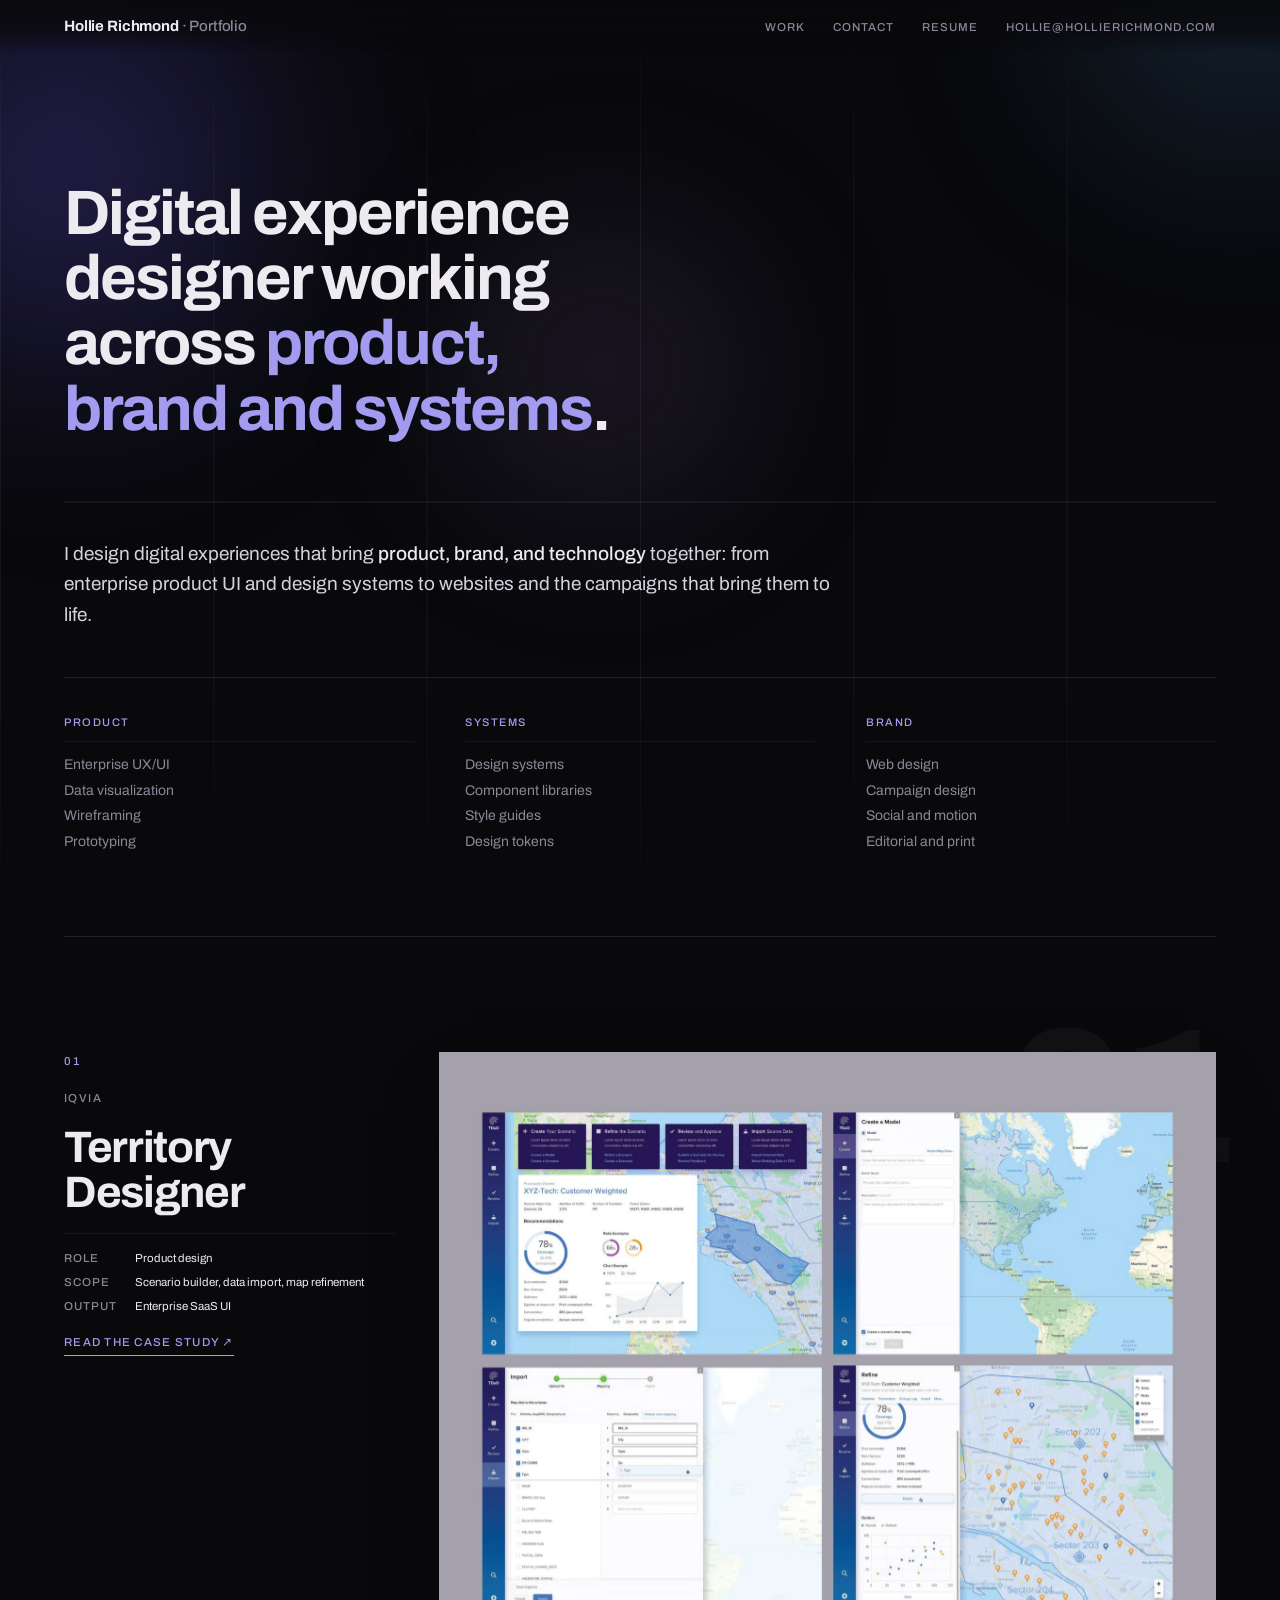
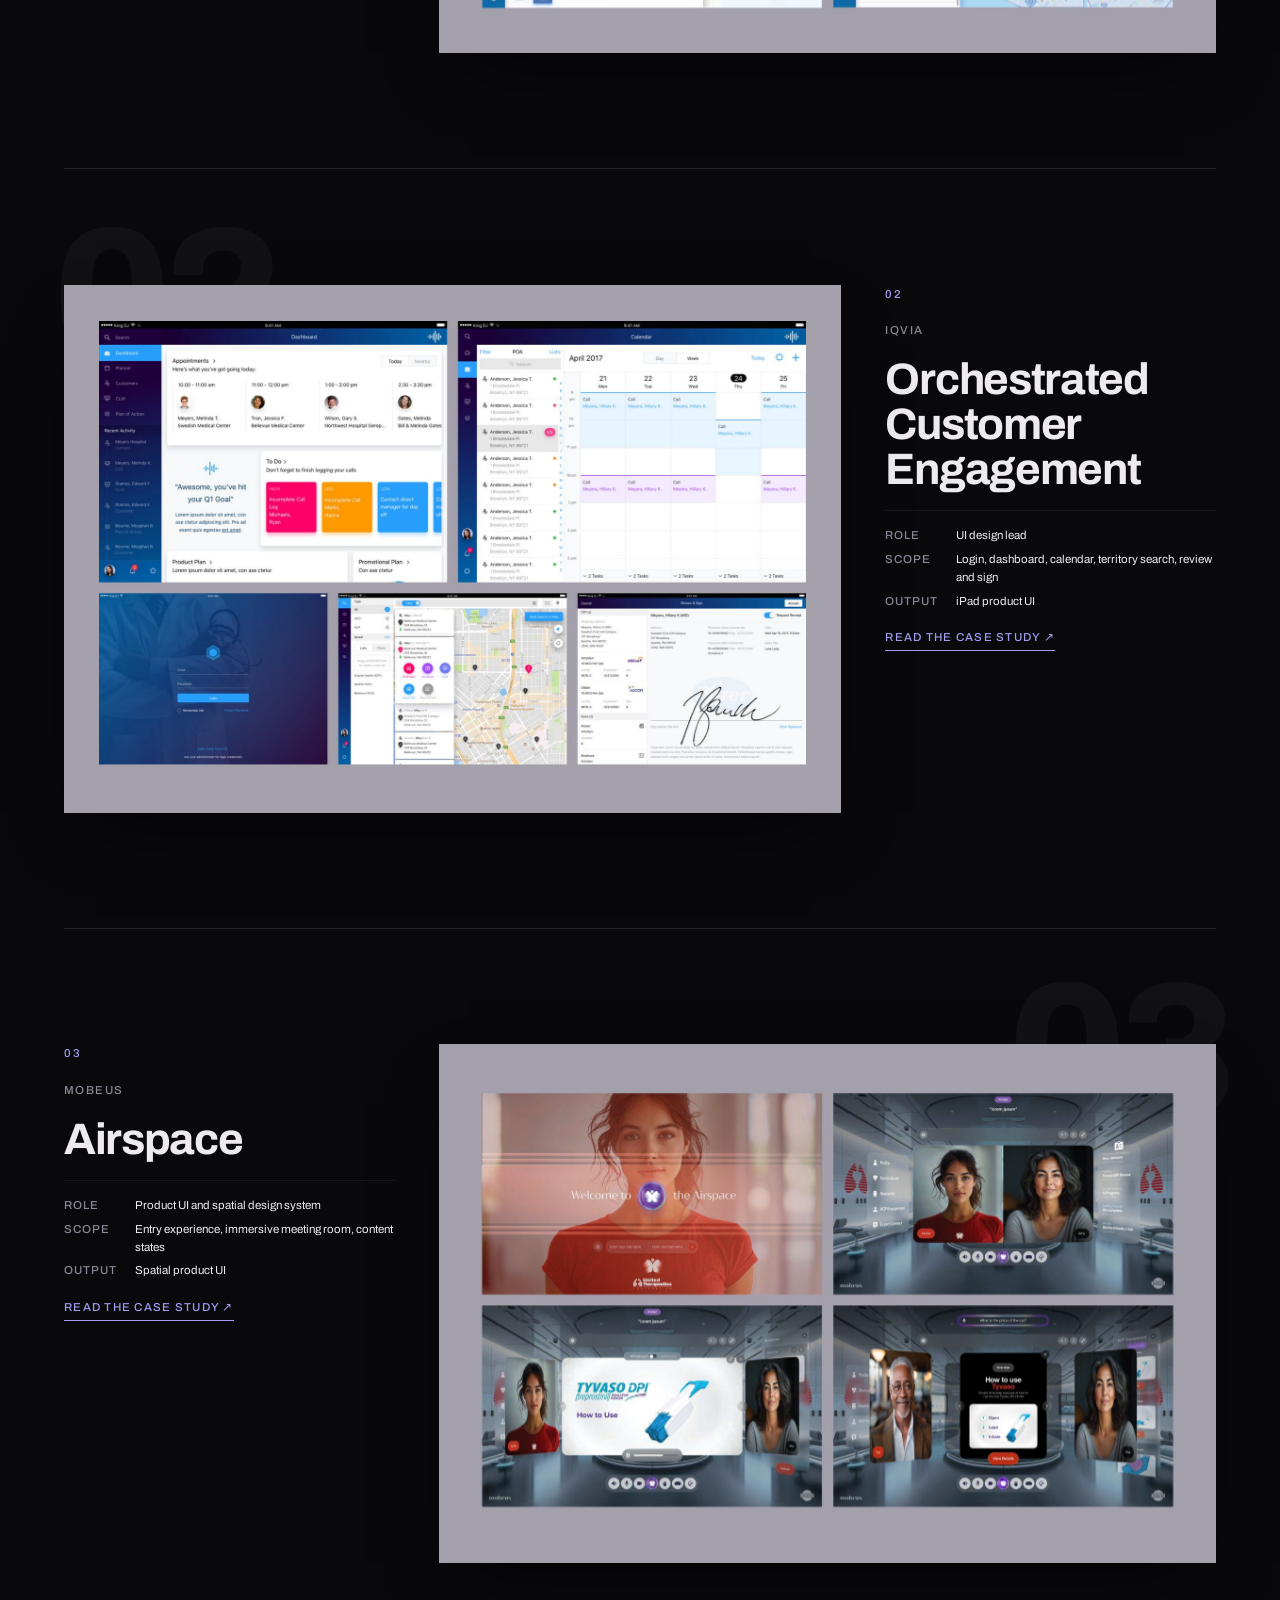
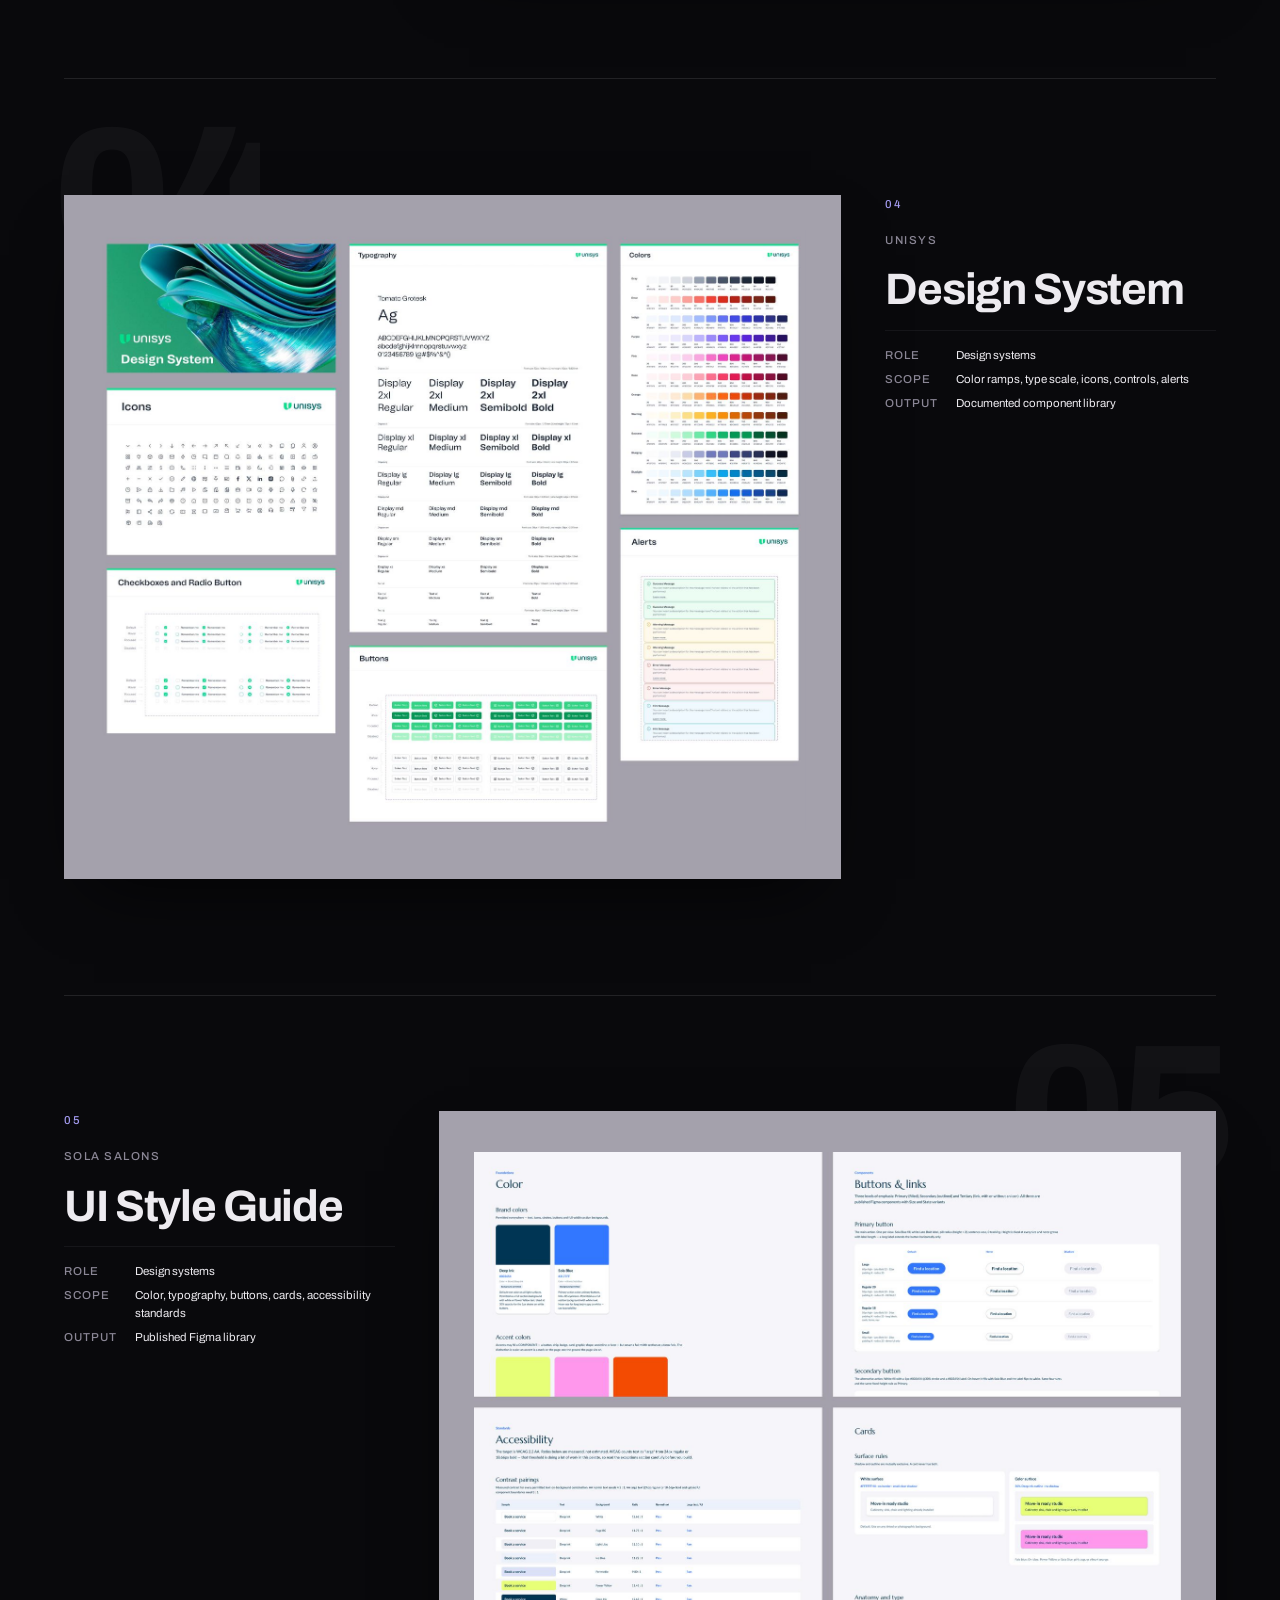
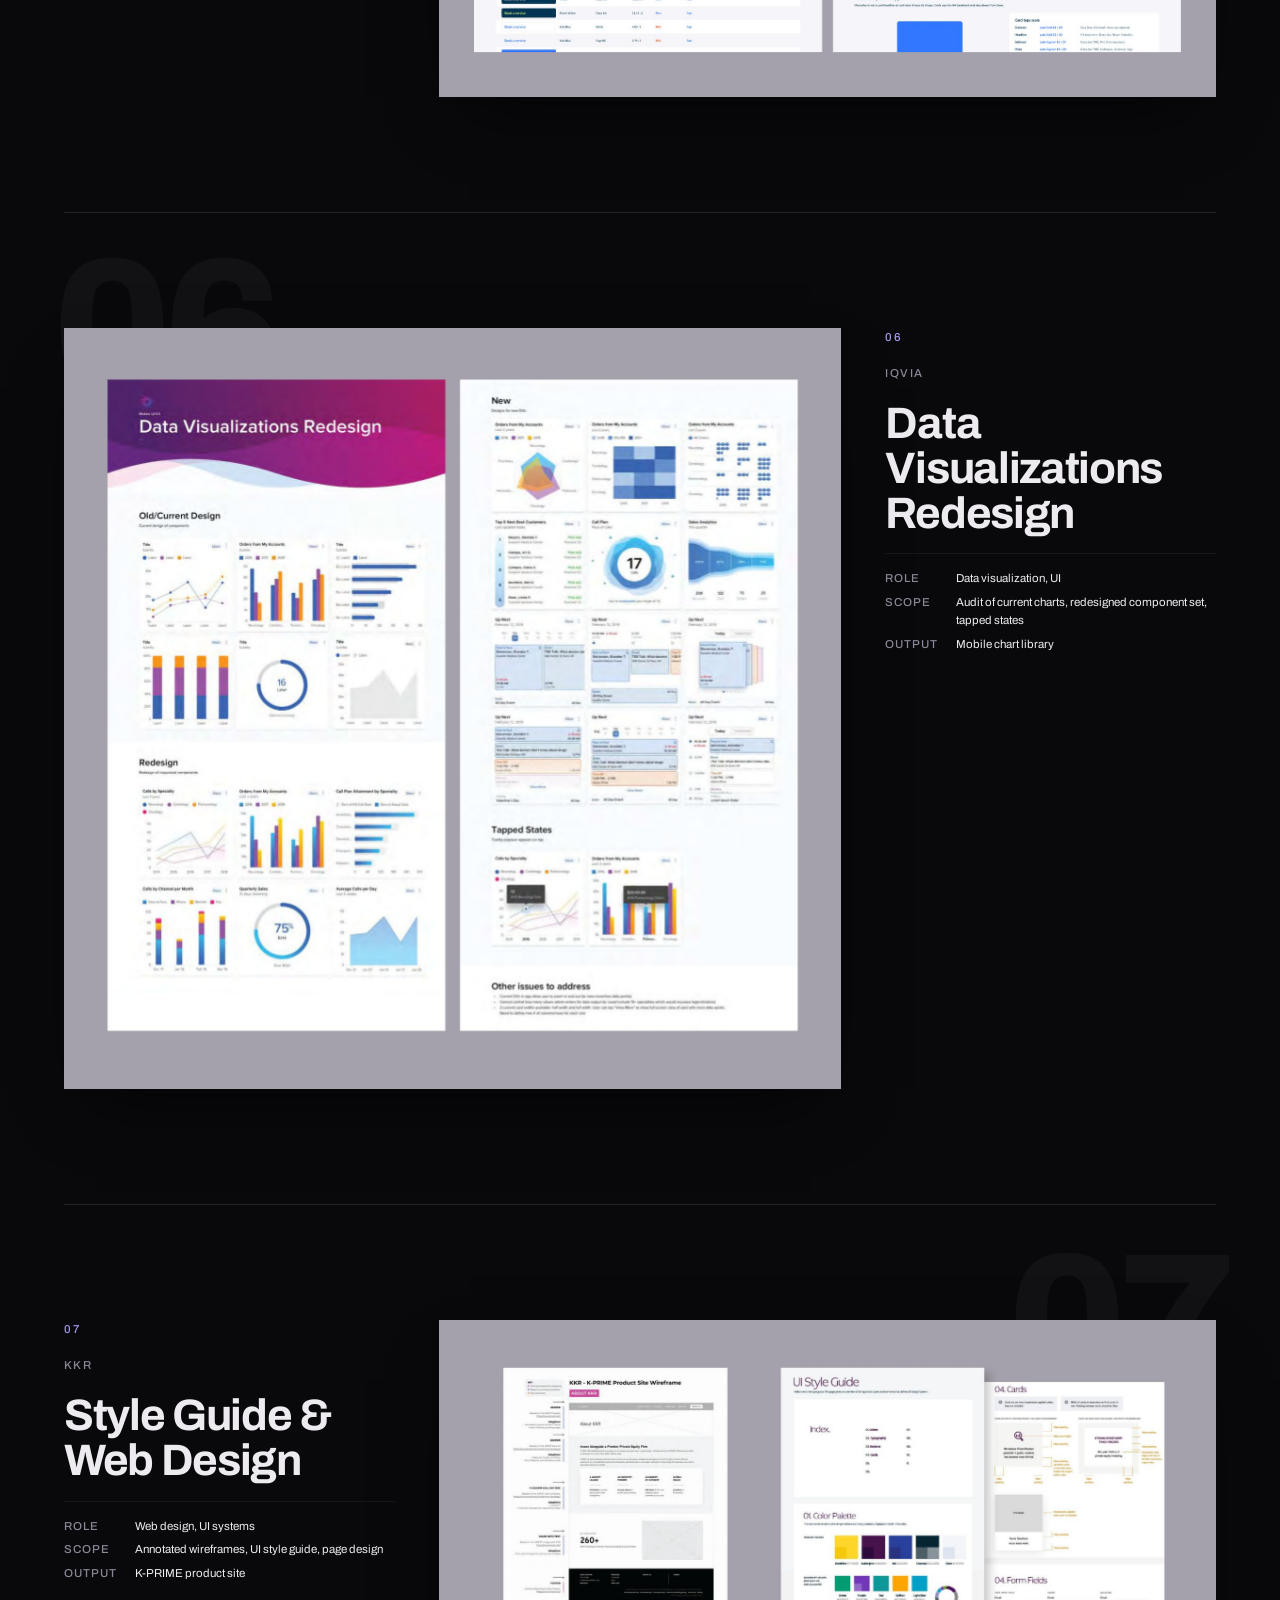
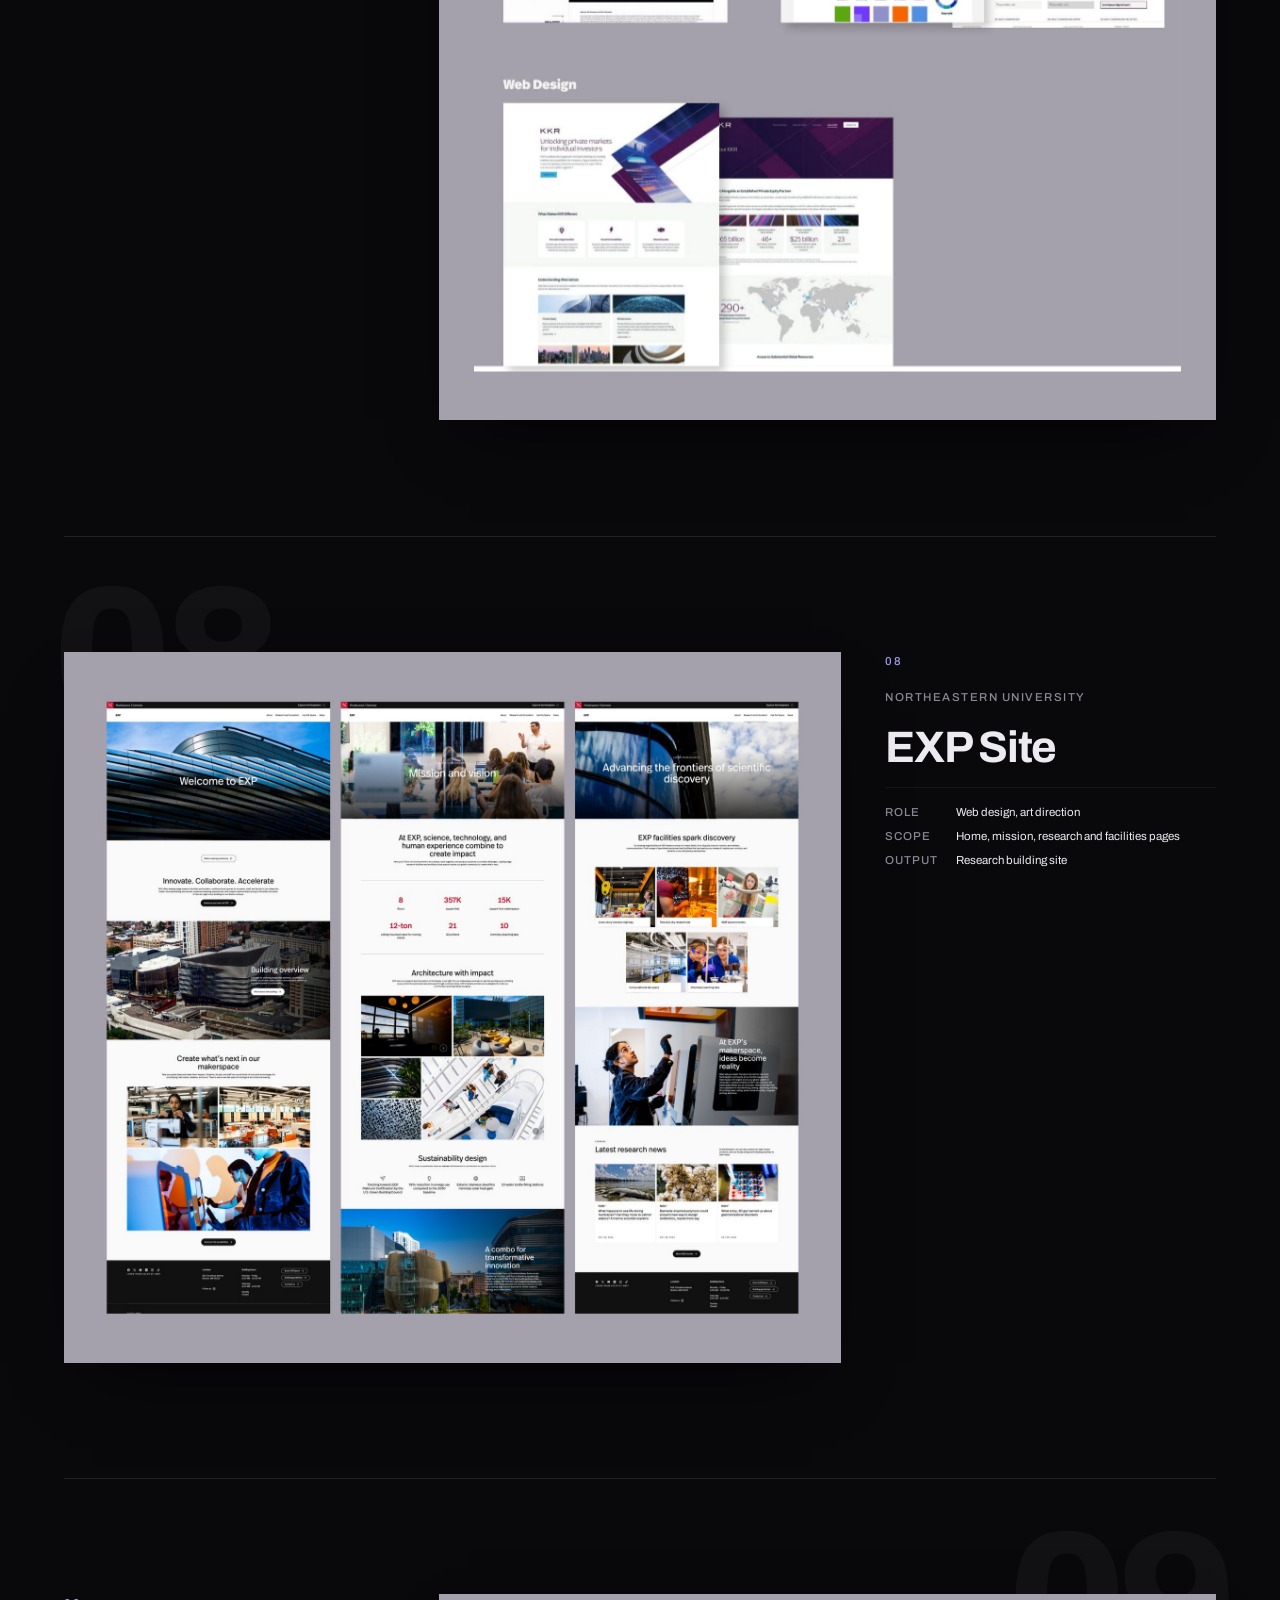
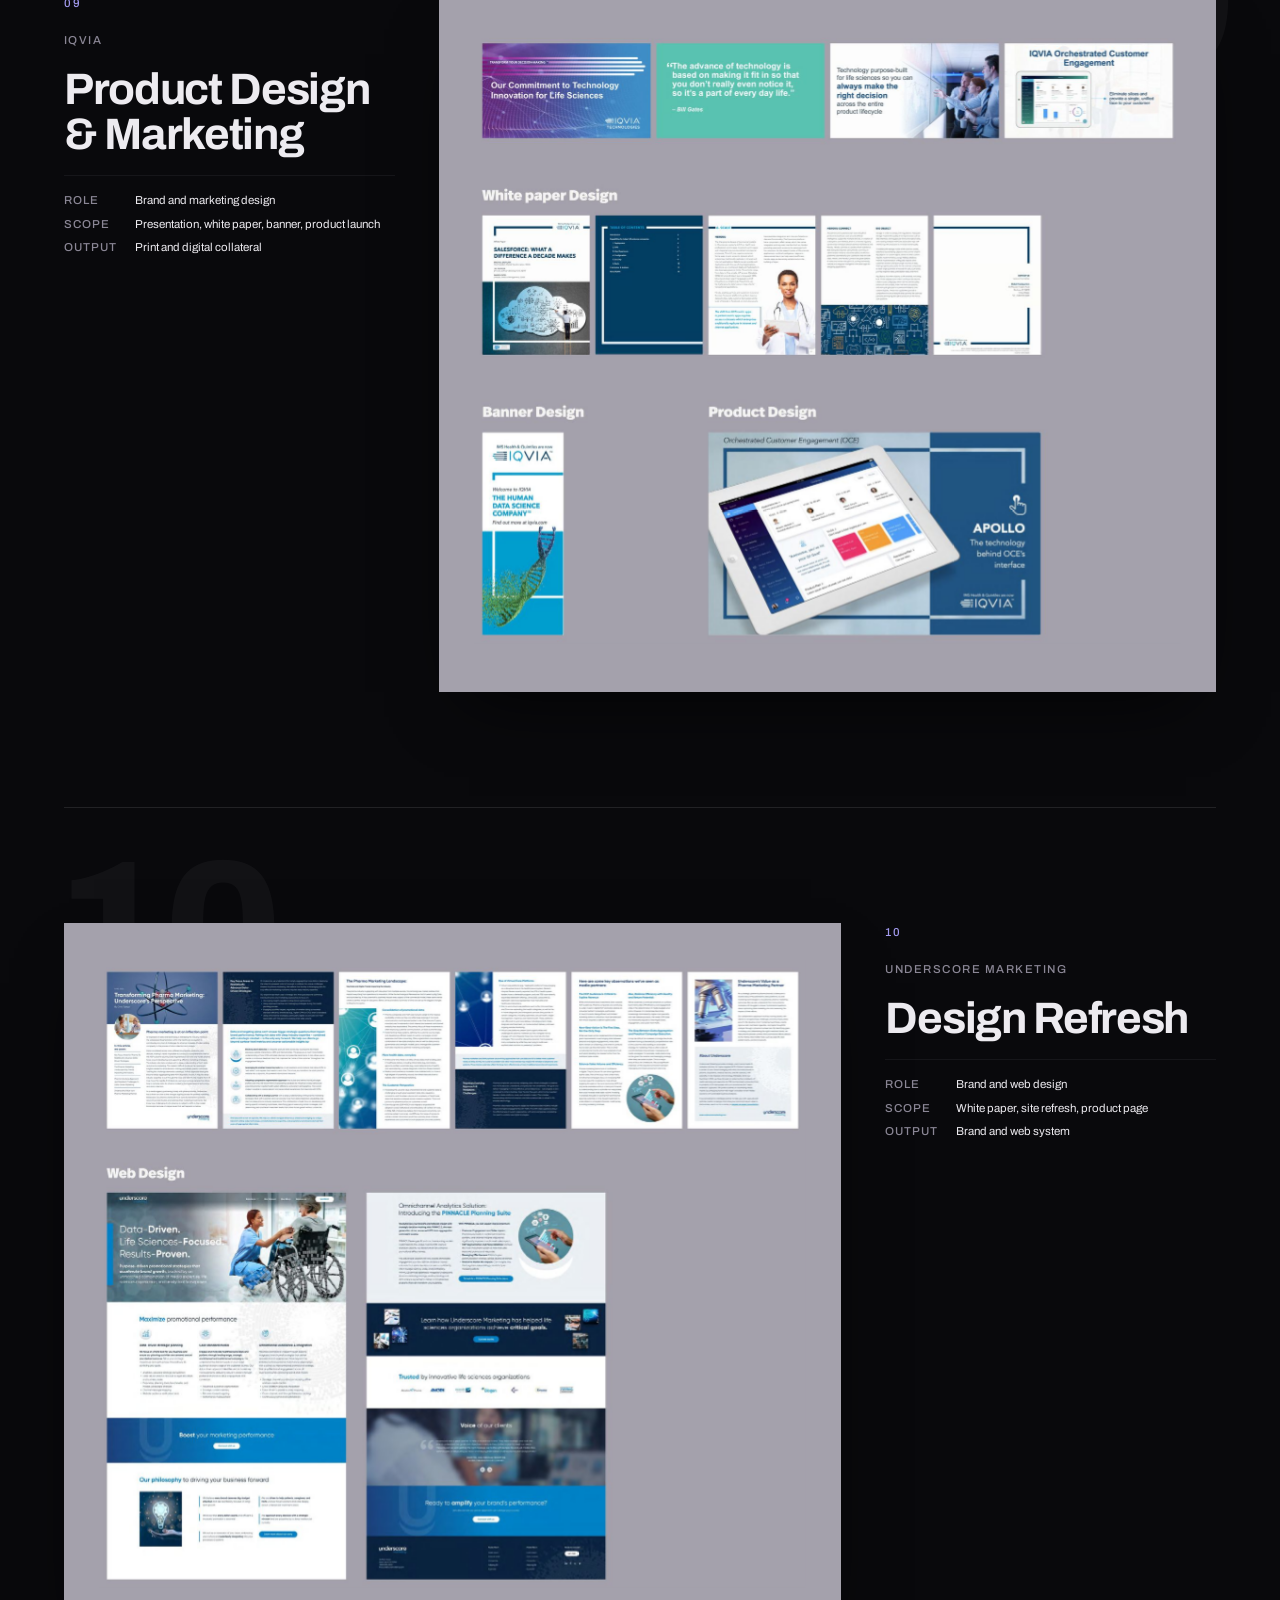
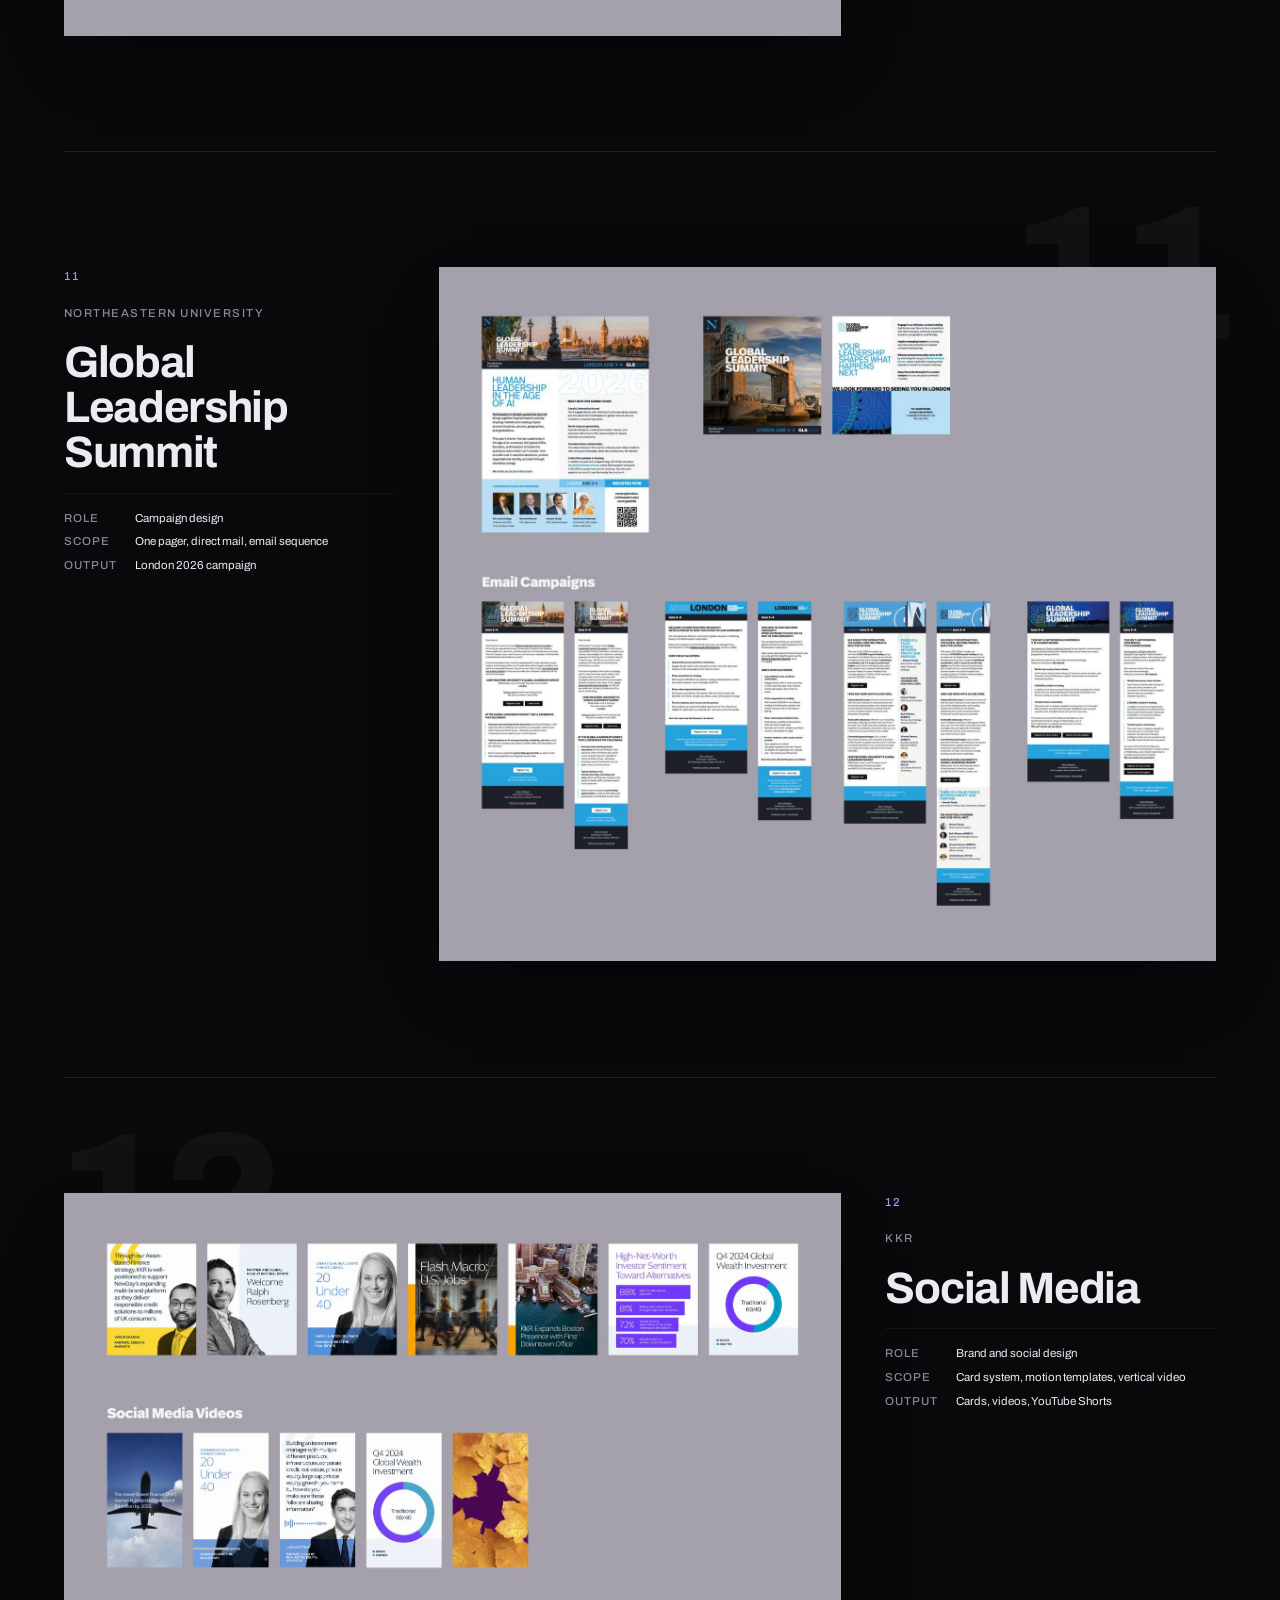
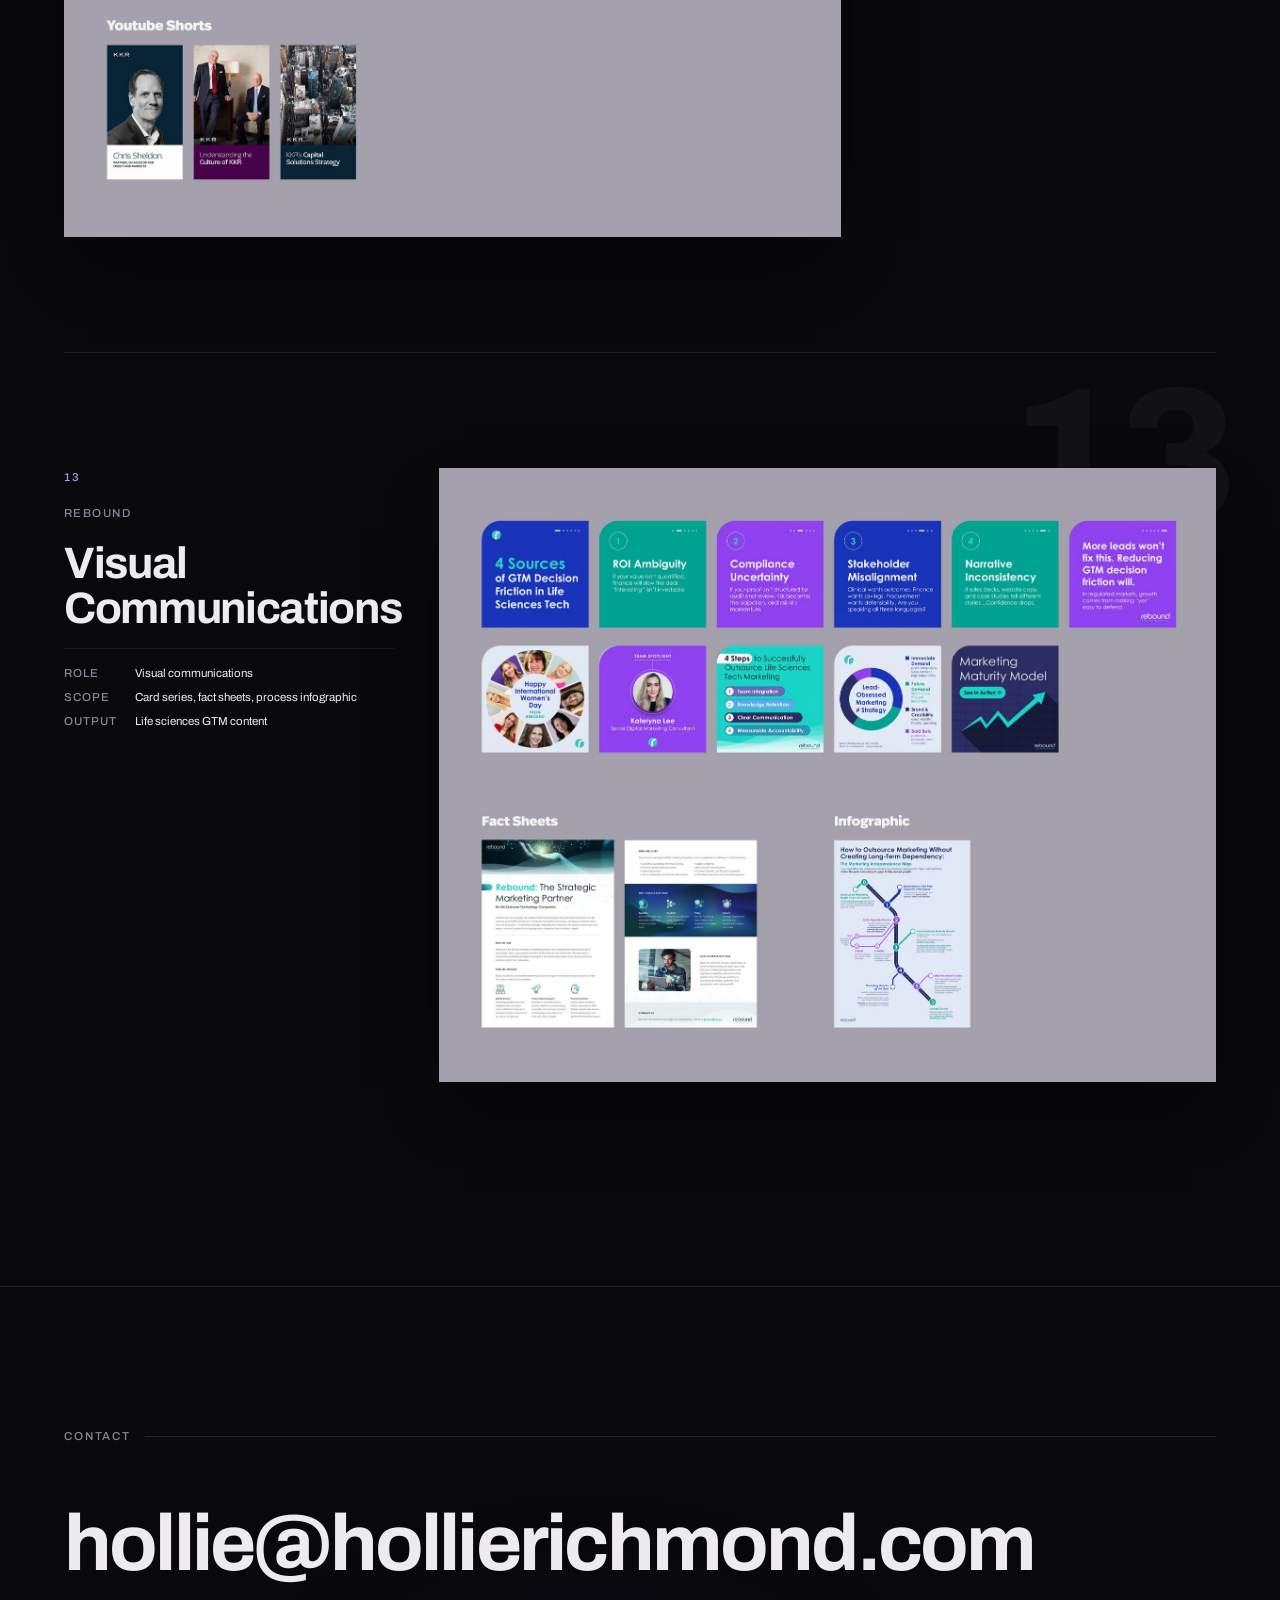
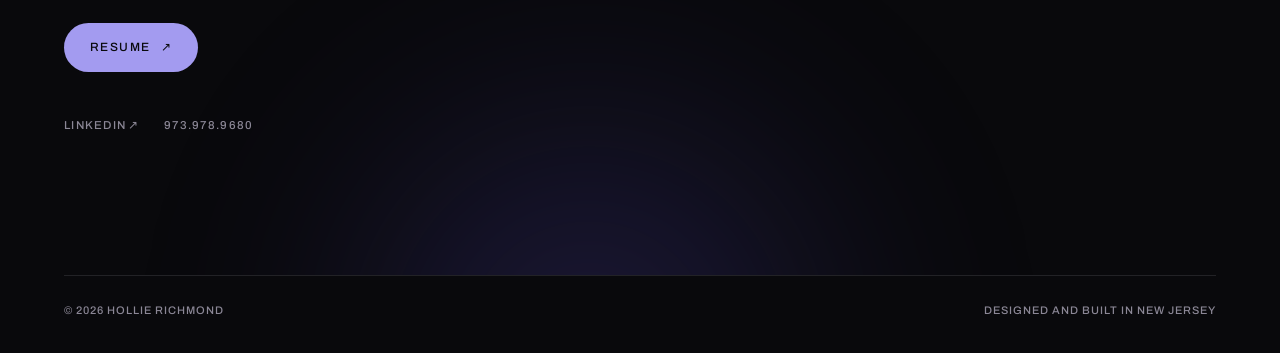
==== index.html @ d4981b5d "commit" ====
<!doctype html>
<html lang="en">
<head>
<meta charset="utf-8">
<meta name="viewport" content="width=device-width, initial-scale=1, viewport-fit=cover">
<meta name="description" content="Hollie Richmond — digital experience designer working across product, brand and systems. Selected work for IQVIA, KKR, Unisys, Mobeus, Northeastern University, Underscore Marketing and Rebound.">
<meta name="theme-color" content="#09090C">
<link rel="canonical" href="https://hollierichmond.com/">
<meta property="og:type" content="website">
<meta property="og:title" content="Hollie Richmond">
<meta property="og:description" content="Digital experience designer working across product, brand and systems.">
<meta property="og:url" content="https://hollierichmond.com/">
<meta property="og:image" content="https://hollierichmond.com/img/w01.jpg">
<meta name="twitter:card" content="summary_large_image">
<link rel="icon" href="favicon.svg" type="image/svg+xml">
<style>
  :root{padding-top:env(safe-area-inset-top,0px);padding-bottom:env(safe-area-inset-bottom,0px)}
  body{margin:0}
  img{max-width:100%}
  [hidden]{display:none!important}
</style>
<title>Hollie Richmond</title>
<link rel="preconnect" href="https://fonts.googleapis.com">
<link rel="preconnect" href="https://fonts.gstatic.com" crossorigin>
<link rel="stylesheet" href="https://fonts.googleapis.com/css2?family=Archivo:wght@300;400;500;600;700;800&display=swap">
<style>
  :root{
    color-scheme: dark;
    --ink:#09090C;
    --ink-raised:#131219;
    --mat:#A4A1AC;
    --paper:#EDEBF0;
    --muted:#8B8796;
    --line:rgba(237,235,240,.11);
    --line-soft:rgba(237,235,240,.06);
    --accent:#A39BF0;
    /* one typeface throughout — Archivo. The three roles differ only by
       weight, size and letter-spacing. --label was formerly a mono face. */
    --display:"Archivo","Helvetica Neue",Helvetica,Arial,sans-serif;
    --body:"Archivo","Helvetica Neue",Helvetica,Arial,sans-serif;
    --mono:"Archivo","Helvetica Neue",Helvetica,Arial,sans-serif;
    --gut:clamp(20px,5vw,72px);
    --rule:1px solid var(--line);
  }

  *{box-sizing:border-box}
  body{
    margin:0;
    background:var(--ink);
    color:var(--paper);
    font-family:var(--body);
    font-weight:400;
    font-size:16px;
    line-height:1.6;
    -webkit-font-smoothing:antialiased;
    overflow-x:hidden;
  }
  img{max-width:100%;display:block}
  a{color:inherit;text-decoration:none}
  ::selection{background:var(--accent);color:#0b0a10}
  :focus-visible{outline:2px solid var(--accent);outline-offset:3px;border-radius:2px}

  .wrap{width:100%;max-width:1440px;margin:0 auto;padding-inline:var(--gut)}

  /* ---------- top bar ---------- */
  .bar{
    position:fixed;top:0;left:0;right:0;z-index:50;
    padding-top:calc(14px + env(safe-area-inset-top,0px));
    padding-bottom:14px;
    background:linear-gradient(to bottom,rgba(9,9,12,.92),rgba(9,9,12,.72) 60%,rgba(9,9,12,0));
    backdrop-filter:blur(10px);
    -webkit-backdrop-filter:blur(10px);
  }
  .bar-in{display:flex;align-items:baseline;justify-content:space-between;gap:10px 16px;flex-wrap:wrap}
  .sig{font-family:var(--display);font-weight:700;font-size:15px;letter-spacing:-.01em;white-space:nowrap}
  .sig span{color:var(--muted);font-weight:500;display:none}
  @media (min-width:520px){.sig span{display:inline}}
  .bar nav{display:flex;flex-wrap:wrap;justify-content:flex-end;gap:8px clamp(13px,2.5vw,28px);font-family:var(--mono);font-size:11.5px;letter-spacing:.09em;text-transform:uppercase;color:var(--muted)}
  .bar nav a{transition:color .25s}
  .bar nav a:hover{color:var(--paper)}
  .bar nav .mail{display:none}
  @media (min-width:720px){.bar nav .mail{display:inline}}

  /* ---------- hero ---------- */
  .hero{
    position:relative;
    padding-block:clamp(130px,20vh,210px) clamp(56px,9vh,104px);
    overflow:hidden;
  }
  .field{position:absolute;inset:-20% -10%;z-index:0;pointer-events:none}
  .orb{position:absolute;border-radius:50%;filter:blur(90px);opacity:.5}
  .orb.a{width:46vw;height:46vw;left:-8vw;top:6vh;background:radial-gradient(circle,#4A3FA8 0%,rgba(74,63,168,0) 70%)}
  .orb.b{width:38vw;height:38vw;right:-6vw;top:-6vh;background:radial-gradient(circle,#2E5C8A 0%,rgba(46,92,138,0) 70%);opacity:.42}
  .orb.c{width:30vw;height:30vw;left:42vw;top:40vh;background:radial-gradient(circle,#7A5F9E 0%,rgba(122,95,158,0) 70%);opacity:.3}
  .grid-lines{
    position:absolute;inset:0;z-index:0;pointer-events:none;
    background-image:linear-gradient(to right,var(--line-soft) 1px,transparent 1px);
    background-size:calc(100% / 6) 100%;
    mask-image:linear-gradient(to bottom,transparent,#000 22%,#000 70%,transparent);
    -webkit-mask-image:linear-gradient(to bottom,transparent,#000 22%,#000 70%,transparent);
  }
  .hero-in{position:relative;z-index:1}
  h1{
    font-family:var(--display);font-weight:700;
    font-size:clamp(30px,4.9vw,66px);
    line-height:1.04;letter-spacing:-.032em;
    margin:0;max-width:17ch;text-wrap:balance;
  }
  h1 em{font-style:normal;color:var(--accent)}
  .hero-lede{
    display:grid;gap:clamp(18px,2.6vw,40px);
    grid-template-columns:1fr;
    margin-top:clamp(32px,5vw,60px);
    padding-top:clamp(24px,3vw,36px);
    border-top:var(--rule);
  }
  .hero-lede p{max-width:70ch}
  .hero-lede p{
    margin:0;color:#D6D2DC;
    font-size:clamp(15.5px,1.5vw,19px);line-height:1.6;
  }
  .hero-lede strong{color:var(--paper);font-weight:500}
  /* the contact line still uses .role */
  .role{
    font-family:var(--display);font-weight:600;
    font-size:clamp(19px,2.3vw,28px);line-height:1.28;letter-spacing:-.015em;margin:0;
  }

  /* ---------- section labels ---------- */
  .sec-label{
    font-family:var(--mono);font-size:11.5px;letter-spacing:.16em;text-transform:uppercase;
    color:var(--muted);margin:0 0 clamp(20px,3vw,32px);
    display:flex;align-items:center;gap:14px;
  }
  .sec-label::after{content:"";flex:1;height:1px;background:var(--line)}

  /* ---------- work ---------- */
  .work{padding-bottom:clamp(40px,7vw,90px)}
  .proj{
    position:relative;
    padding-block:clamp(52px,9vw,120px);
    border-top:var(--rule);
  }
  .proj-in{
    display:grid;gap:clamp(22px,3.5vw,54px);
    grid-template-columns:1fr;
    align-items:start;
  }
  @media (min-width:900px){
    .proj-in{grid-template-columns:minmax(210px,1fr) minmax(0,2.35fr)}
    .proj:nth-child(even) .proj-in{grid-template-columns:minmax(0,2.35fr) minmax(210px,1fr)}
    .proj:nth-child(even) .rail{order:2}
    .proj:nth-child(even) .plate-wrap{order:1}
    .rail{position:sticky;top:calc(96px + env(safe-area-inset-top,0px))}
  }
  .rail{display:flex;flex-direction:column;gap:18px}
  .rail-n{
    font-family:var(--mono);font-size:11.5px;letter-spacing:.14em;color:var(--accent);
  }
  .rail h2{
    font-family:var(--display);font-weight:700;
    font-size:clamp(25px,3.6vw,44px);line-height:1.02;letter-spacing:-.03em;
    margin:0;text-wrap:balance;
  }
  .client{
    font-family:var(--mono);font-size:11.5px;letter-spacing:.13em;text-transform:uppercase;
    color:var(--muted);margin:0;
  }
  .spec{
    margin:0;padding-top:16px;border-top:1px solid var(--line-soft);
    display:grid;grid-template-columns:auto 1fr;gap:6px 18px;
    font-family:var(--mono);font-size:11.5px;line-height:1.55;
  }
  .spec dt{color:var(--muted);letter-spacing:.08em;text-transform:uppercase}
  .spec dd{margin:0;color:var(--paper)}

  .cs-link{
    align-self:start;
    font-family:var(--mono);font-size:11.5px;font-weight:500;
    letter-spacing:.11em;text-transform:uppercase;color:var(--accent);
    padding-bottom:4px;
    background-image:linear-gradient(var(--accent),var(--accent));
    background-size:100% 1px;background-position:0 100%;background-repeat:no-repeat;
    transition:color .25s,background-size .35s cubic-bezier(.2,.7,.3,1);
  }
  .cs-link:hover{color:var(--paper);background-size:0 1px}

  .plate-wrap{position:relative}
  .ghost{
    position:absolute;z-index:0;pointer-events:none;
    font-family:var(--display);font-weight:800;
    font-size:clamp(88px,15vw,210px);line-height:.8;letter-spacing:-.05em;
    color:rgba(237,235,240,.045);
    top:-.28em;right:-.06em;
    user-select:none;
  }
  .proj:nth-child(even) .ghost{right:auto;left:-.06em}
  .plate{
    position:relative;z-index:1;overflow:hidden;display:block;width:100%;
    background:var(--mat);
    padding:5.5% 4.5%;
    border:0;cursor:zoom-in;
    box-shadow:0 30px 70px -30px rgba(0,0,0,.85);
    transition:box-shadow .5s cubic-bezier(.2,.7,.3,1);
  }
  .plate img{width:100%;height:auto;will-change:transform}
  .plate::after{
    content:"";position:absolute;inset:0;
    background:linear-gradient(to top,rgba(9,9,12,.34),rgba(9,9,12,0) 42%);
    opacity:0;transition:opacity .45s ease;pointer-events:none;
  }
  .plate:hover::after,.plate:focus-visible::after{opacity:1}
  .plate:hover{box-shadow:0 40px 90px -30px rgba(0,0,0,.95)}
  .expand{
    position:absolute;z-index:2;right:14px;bottom:14px;
    display:inline-flex;align-items:center;gap:8px;
    padding:8px 13px;
    font-family:var(--mono);font-size:10.5px;letter-spacing:.13em;text-transform:uppercase;
    color:var(--paper);background:rgba(9,9,12,.72);
    backdrop-filter:blur(6px);-webkit-backdrop-filter:blur(6px);
    opacity:0;transform:translateY(6px);
    transition:opacity .4s ease,transform .4s cubic-bezier(.2,.7,.3,1);
    pointer-events:none;
  }
  .plate:hover .expand,.plate:focus-visible .expand{opacity:1;transform:none}
  @media (hover:none){.expand{opacity:1;transform:none}}

  /* ---------- expanded view ---------- */
  .viewer{
    position:fixed;inset:0;z-index:100;
    display:none;
    background:rgba(6,6,9,.97);
    backdrop-filter:blur(14px);-webkit-backdrop-filter:blur(14px);
  }
  .viewer[data-open]{display:grid;grid-template-rows:auto 1fr}
  .viewer-bar{
    display:flex;align-items:baseline;justify-content:space-between;gap:14px;flex-wrap:wrap;
    padding:calc(16px + env(safe-area-inset-top,0px)) var(--gut) 14px;
    border-bottom:var(--rule);
  }
  .viewer-meta{display:flex;align-items:baseline;gap:14px;flex-wrap:wrap;min-width:0}
  .viewer-n{font-family:var(--mono);font-size:11.5px;letter-spacing:.14em;color:var(--accent)}
  .viewer-title{
    font-family:var(--display);font-weight:700;font-size:clamp(15px,2.2vw,22px);
    letter-spacing:-.02em;margin:0;
  }
  .viewer-client{font-family:var(--mono);font-size:11px;letter-spacing:.13em;text-transform:uppercase;color:var(--muted)}
  .viewer-tools{display:flex;align-items:center;gap:6px}
  .vbtn{
    appearance:none;border:1px solid var(--line);background:transparent;color:var(--muted);
    font-family:var(--mono);font-size:11px;letter-spacing:.1em;text-transform:uppercase;
    padding:7px 12px;cursor:pointer;line-height:1;
    transition:color .25s,border-color .25s;
  }
  .vbtn:hover:not(:disabled){color:var(--paper);border-color:var(--paper)}
  .vbtn:disabled{opacity:.3;cursor:default}
  .vbtn.close{color:var(--paper)}
  .viewer-stage{
    overflow:auto;
    padding:clamp(14px,2.5vw,32px) var(--gut) calc(clamp(14px,2.5vw,32px) + env(safe-area-inset-bottom,0px));
    display:grid;place-items:start center;
    -webkit-overflow-scrolling:touch;
  }
  .viewer-stage img{
    background:var(--mat);
    max-width:100%;height:auto;
    cursor:zoom-in;
    box-shadow:0 30px 80px -30px rgba(0,0,0,.9);
  }
  .viewer-stage.zoom{place-items:start}
  .viewer-stage.zoom img{max-width:none;width:2600px;cursor:zoom-out}
  .viewer-hint{
    font-family:var(--mono);font-size:10.5px;letter-spacing:.11em;text-transform:uppercase;
    color:var(--muted);
  }
  @media (max-width:620px){.viewer-hint{display:none}}
  body.locked{overflow:hidden}

  /* ---------- capability columns (in the hero) ---------- */
  .caps{display:grid;gap:26px;grid-template-columns:repeat(auto-fit,minmax(150px,1fr))}
  .hero-caps{
    margin-top:clamp(28px,4vw,48px);
    padding-top:clamp(24px,3vw,36px);
    border-top:var(--rule);
  }
  @media (min-width:640px){.hero-caps{grid-template-columns:repeat(3,1fr);gap:clamp(24px,4vw,56px)}}
  .cap h3{
    font-family:var(--mono);font-size:11px;letter-spacing:.14em;text-transform:uppercase;
    color:var(--accent);margin:0 0 10px;padding-bottom:9px;border-bottom:1px solid var(--line-soft);
  }
  .cap ul{list-style:none;margin:0;padding:0;font-size:14px;color:var(--muted);line-height:1.85}

  /* ---------- contact ---------- */
  .contact{padding-block:clamp(64px,11vw,140px);border-top:var(--rule);position:relative;overflow:hidden}
  .contact .orb.d{width:52vw;height:52vw;left:20vw;bottom:-32vw;background:radial-gradient(circle,#5347B5 0%,rgba(83,71,181,0) 70%);opacity:.34;position:absolute;border-radius:50%;filter:blur(100px);pointer-events:none}
  .contact-in{position:relative;z-index:1}
  .contact .mail-link{
    display:inline-block;
    font-family:var(--display);font-weight:700;
    font-size:clamp(25px,6.2vw,80px);line-height:1;letter-spacing:-.035em;
    margin:clamp(16px,2.5vw,26px) 0 0;
    word-break:break-word;
    background-image:linear-gradient(var(--accent),var(--accent));
    background-size:0 2px;background-position:0 100%;background-repeat:no-repeat;
    transition:background-size .45s cubic-bezier(.2,.7,.3,1),color .3s;
  }
  .contact .mail-link:hover{background-size:100% 2px;color:var(--accent)}
  .resume-row{margin:clamp(26px,3.5vw,40px) 0 0}
  .btn{
    display:inline-flex;align-items:center;gap:10px;
    font-family:var(--mono);font-size:12px;font-weight:500;
    letter-spacing:.12em;text-transform:uppercase;
    color:var(--ink);background:var(--accent);
    padding:15px 26px;border-radius:999px;
    transition:background .25s,transform .25s cubic-bezier(.2,.7,.3,1);
  }
  .btn:hover{background:var(--paper);transform:translateY(-2px)}
  .elsewhere{
    display:flex;flex-wrap:wrap;gap:12px 26px;margin-top:clamp(26px,4vw,44px);
    font-family:var(--mono);font-size:11.5px;letter-spacing:.11em;text-transform:uppercase;color:var(--muted);
  }
  .elsewhere a{transition:color .25s}
  .elsewhere a:hover{color:var(--accent)}
  .elsewhere a[target]::after{content:" ↗";letter-spacing:0}

  footer{
    padding-block:26px 34px;border-top:var(--rule);
    font-family:var(--mono);font-size:11px;letter-spacing:.09em;text-transform:uppercase;color:var(--muted);
    display:flex;flex-wrap:wrap;gap:8px 22px;justify-content:space-between;
  }

  /* Archivo is lighter than the mono face these labels used to be set in —
     medium weight keeps them reading as labels at small sizes. */
  .bar nav, .sec-label, .rail-n, .client, .spec dt, .cap h3,
  .expand, .viewer-n, .viewer-client, .vbtn, .viewer-hint,
  .elsewhere, footer{font-weight:500}

  /* ---------- motion ---------- */
  /* transform only — text stays legible even if the observer never fires */
  .js [data-rise]{transform:translate3d(0,18px,0);transition:transform 1s cubic-bezier(.16,.84,.34,1)}
  .js [data-rise].in{transform:none}
  @media (prefers-reduced-motion:reduce){
    *{animation:none!important;transition-duration:.01ms!important}
    [data-rise]{transform:none!important;opacity:1!important}
    .rail{position:static}
  }
</style>
</head>
<body>
<script>document.documentElement.classList.add('js');</script>

<header class="bar">
  <div class="wrap bar-in">
    <a class="sig" href="#top">Hollie Richmond <span>· Portfolio</span></a>
    <nav>
      <a href="#work">Work</a>
      <a href="#contact">Contact</a>
      <a href="resume.pdf" target="_blank" rel="noopener">Resume</a>
      <a class="mail" href="mailto:hollie@hollierichmond.com">hollie@hollierichmond.com</a>
    </nav>
  </div>
</header>

<main id="top">

  <section class="hero">
    <div class="field" aria-hidden="true">
      <div class="orb a" data-px="-0.14"></div>
      <div class="orb b" data-px="0.18"></div>
      <div class="orb c" data-px="-0.26"></div>
    </div>
    <div class="grid-lines" aria-hidden="true"></div>
    <div class="wrap hero-in">
      <h1 data-px="-0.06">Digital experience designer working across <em>product, brand and systems</em>.</h1>
      <div class="hero-lede" data-px="0.04">
        <p>I design digital experiences that bring <strong>product, brand, and technology</strong> together: from enterprise product UI and design systems to websites and the campaigns that bring them to life.</p>
      </div>
    <div class="caps hero-caps" data-rise>
      <div class="cap">
        <h3>Product</h3>
        <ul>
          <li>Enterprise UX/UI</li>
          <li>Data visualization</li>
          <li>Wireframing</li>
          <li>Prototyping</li>
        </ul>
      </div>
      <div class="cap">
        <h3>Systems</h3>
        <ul>
          <li>Design systems</li>
          <li>Component libraries</li>
          <li>Style guides</li>
          <li>Design tokens</li>
        </ul>
      </div>
      <div class="cap">
        <h3>Brand</h3>
        <ul>
          <li>Web design</li>
          <li>Campaign design</li>
          <li>Social and motion</li>
          <li>Editorial and print</li>
        </ul>
      </div>
    </div>
    </div>
  </section>

  <section class="work wrap" id="work" aria-label="Selected work">

    <article class="proj" id="p1">
      <div class="proj-in">
        <div class="rail" data-rise>
          <span class="rail-n">01</span>
          <p class="client">IQVIA</p>
          <h2>Territory Designer</h2>
          <dl class="spec">
            <dt>Role</dt><dd>Product design</dd>
            <dt>Scope</dt><dd>Scenario builder, data import, map refinement</dd>
            <dt>Output</dt><dd>Enterprise SaaS UI</dd>
          </dl>
          <a class="cs-link" href="td.html">Read the case study <span aria-hidden="true">↗</span></a>
        </div>
        <div class="plate-wrap">
          <span class="ghost" aria-hidden="true" data-px="0.3">01</span>
          <button class="plate" type="button" data-view="01" aria-label="Expand this project's work"><img src="img/w01.jpg" alt="Territory Designer interface screens for IQVIA: a scenario dashboard over a mapped sales territory, a model creation panel, a data import mapping step, and a refinement view with coverage metrics and plotted accounts." width="1500" height="1094" loading="eager" fetchpriority="high" decoding="async" data-px="0.05"><span class="expand" aria-hidden="true">Expand &nbsp;↗</span></button>
        </div>
      </div>
    </article>
    <article class="proj" id="p2">
      <div class="proj-in">
        <div class="rail" data-rise>
          <span class="rail-n">02</span>
          <p class="client">IQVIA</p>
          <h2>Orchestrated Customer Engagement</h2>
          <dl class="spec">
            <dt>Role</dt><dd>UI design lead</dd>
            <dt>Scope</dt><dd>Login, dashboard, calendar, territory search, review and sign</dd>
            <dt>Output</dt><dd>iPad product UI</dd>
          </dl>
          <a class="cs-link" href="oce.html">Read the case study <span aria-hidden="true">↗</span></a>
        </div>
        <div class="plate-wrap">
          <span class="ghost" aria-hidden="true" data-px="0.3">02</span>
          <button class="plate" type="button" data-view="12" aria-label="Expand this project's work"><img src="img/w12.jpg" alt="Five OCE iPad screens: a dashboard of appointments, to-dos and plans; a week calendar of scheduled calls; a branded login; a territory search pairing an HCP list with a map; and a review-and-sign screen capturing a physician signature." width="1500" height="940" loading="eager" decoding="async" data-px="0.05"><span class="expand" aria-hidden="true">Expand &nbsp;↗</span></button>
        </div>
      </div>
    </article>
    <article class="proj" id="p3">
      <div class="proj-in">
        <div class="rail" data-rise>
          <span class="rail-n">03</span>
          <p class="client">Mobeus</p>
          <h2>Airspace</h2>
          <dl class="spec">
            <dt>Role</dt><dd>Product UI and spatial design system</dd>
            <dt>Scope</dt><dd>Entry experience, immersive meeting room, content states</dd>
            <dt>Output</dt><dd>Spatial product UI</dd>
          </dl>
          <a class="cs-link" href="airspace.html">Read the case study <span aria-hidden="true">↗</span></a>
        </div>
        <div class="plate-wrap">
          <span class="ghost" aria-hidden="true" data-px="0.3">03</span>
          <button class="plate" type="button" data-view="07" aria-label="Expand this project's work"><img src="img/w07.jpg" alt="Mobeus Airspace screens: a welcome entry state over live video, an immersive virtual room with participants and an HCP engagement panel, and product training content shared inside the room." width="1500" height="920" loading="lazy" decoding="async" data-px="0.05"><span class="expand" aria-hidden="true">Expand &nbsp;↗</span></button>
        </div>
      </div>
    </article>
    <article class="proj" id="p4">
      <div class="proj-in">
        <div class="rail" data-rise>
          <span class="rail-n">04</span>
          <p class="client">Unisys</p>
          <h2>Design System</h2>
          <dl class="spec">
            <dt>Role</dt><dd>Design systems</dd>
            <dt>Scope</dt><dd>Color ramps, type scale, icons, controls, alerts</dd>
            <dt>Output</dt><dd>Documented component library</dd>
          </dl>
        </div>
        <div class="plate-wrap">
          <span class="ghost" aria-hidden="true" data-px="0.3">04</span>
          <button class="plate" type="button" data-view="04" aria-label="Expand this project's work"><img src="img/w04.jpg" alt="Unisys design system pages: cover, icon grid, checkbox and radio states, a Tomato Grotesk type scale, button states, twelve-step color ramps, and alert message patterns." width="1500" height="1272" loading="lazy" decoding="async" data-px="0.05"><span class="expand" aria-hidden="true">Expand &nbsp;↗</span></button>
        </div>
      </div>
    </article>
    <article class="proj" id="p5">
      <div class="proj-in">
        <div class="rail" data-rise>
          <span class="rail-n">05</span>
          <p class="client">Sola Salons</p>
          <h2>UI Style Guide</h2>
          <dl class="spec">
            <dt>Role</dt><dd>Design systems</dd>
            <dt>Scope</dt><dd>Color, typography, buttons, cards, accessibility standards</dd>
            <dt>Output</dt><dd>Published Figma library</dd>
          </dl>
        </div>
        <div class="plate-wrap">
          <span class="ghost" aria-hidden="true" data-px="0.3">05</span>
          <button class="plate" type="button" data-view="13" aria-label="Expand this project's work"><img src="img/w13.jpg" alt="Four pages of the Sola UI Style Guide: brand and accent colors with usage rules, the primary button matrix across four sizes and three states, a contrast table giving measured ratios and pass or fail for every text-on-background pairing, and card surface rules with the card type scale." width="1500" height="1062" loading="lazy" decoding="async" data-px="0.05"><span class="expand" aria-hidden="true">Expand &nbsp;↗</span></button>
        </div>
      </div>
    </article>
    <article class="proj" id="p6">
      <div class="proj-in">
        <div class="rail" data-rise>
          <span class="rail-n">06</span>
          <p class="client">IQVIA</p>
          <h2>Data Visualizations Redesign</h2>
          <dl class="spec">
            <dt>Role</dt><dd>Data visualization, UI</dd>
            <dt>Scope</dt><dd>Audit of current charts, redesigned component set, tapped states</dd>
            <dt>Output</dt><dd>Mobile chart library</dd>
          </dl>
        </div>
        <div class="plate-wrap">
          <span class="ghost" aria-hidden="true" data-px="0.3">06</span>
          <button class="plate" type="button" data-view="02" aria-label="Expand this project's work"><img src="img/w02.jpg" alt="Before-and-after chart component sheets: the existing IQVIA chart set beside a redesigned library of line, bar, donut, funnel and calendar components with tooltip states." width="1500" height="1433" loading="lazy" decoding="async" data-px="0.05"><span class="expand" aria-hidden="true">Expand &nbsp;↗</span></button>
        </div>
      </div>
    </article>
    <article class="proj" id="p7">
      <div class="proj-in">
        <div class="rail" data-rise>
          <span class="rail-n">07</span>
          <p class="client">KKR</p>
          <h2>Style Guide &amp; Web Design</h2>
          <dl class="spec">
            <dt>Role</dt><dd>Web design, UI systems</dd>
            <dt>Scope</dt><dd>Annotated wireframes, UI style guide, page design</dd>
            <dt>Output</dt><dd>K-PRIME product site</dd>
          </dl>
        </div>
        <div class="plate-wrap">
          <span class="ghost" aria-hidden="true" data-px="0.3">07</span>
          <button class="plate" type="button" data-view="05" aria-label="Expand this project's work"><img src="img/w05.jpg" alt="KKR K-PRIME work: an annotated wireframe of the About page, a UI style guide covering color palette, cards and form fields with redlines, and the finished web pages." width="1500" height="1305" loading="lazy" decoding="async" data-px="0.05"><span class="expand" aria-hidden="true">Expand &nbsp;↗</span></button>
        </div>
      </div>
    </article>
    <article class="proj" id="p8">
      <div class="proj-in">
        <div class="rail" data-rise>
          <span class="rail-n">08</span>
          <p class="client">Northeastern University</p>
          <h2>EXP Site</h2>
          <dl class="spec">
            <dt>Role</dt><dd>Web design, art direction</dd>
            <dt>Scope</dt><dd>Home, mission, research and facilities pages</dd>
            <dt>Output</dt><dd>Research building site</dd>
          </dl>
        </div>
        <div class="plate-wrap">
          <span class="ghost" aria-hidden="true" data-px="0.3">08</span>
          <button class="plate" type="button" data-view="09" aria-label="Expand this project's work"><img src="img/w09.jpg" alt="Three full page designs for Northeastern's EXP research building: a welcome page, a mission page with building statistics, and a research page with facility galleries and news." width="1500" height="1328" loading="lazy" decoding="async" data-px="0.05"><span class="expand" aria-hidden="true">Expand &nbsp;↗</span></button>
        </div>
      </div>
    </article>
    <article class="proj" id="p9">
      <div class="proj-in">
        <div class="rail" data-rise>
          <span class="rail-n">09</span>
          <p class="client">IQVIA</p>
          <h2>Product Design &amp; Marketing</h2>
          <dl class="spec">
            <dt>Role</dt><dd>Brand and marketing design</dd>
            <dt>Scope</dt><dd>Presentation, white paper, banner, product launch</dd>
            <dt>Output</dt><dd>Print and digital collateral</dd>
          </dl>
        </div>
        <div class="plate-wrap">
          <span class="ghost" aria-hidden="true" data-px="0.3">09</span>
          <button class="plate" type="button" data-view="03" aria-label="Expand this project's work"><img src="img/w03.jpg" alt="IQVIA marketing collateral: presentation slides on technology for life sciences, a multi-page Salesforce white paper, a vertical trade banner, and an Apollo product launch graphic." width="1500" height="1299" loading="lazy" decoding="async" data-px="0.05"><span class="expand" aria-hidden="true">Expand &nbsp;↗</span></button>
        </div>
      </div>
    </article>
    <article class="proj" id="p10">
      <div class="proj-in">
        <div class="rail" data-rise>
          <span class="rail-n">10</span>
          <p class="client">Underscore Marketing</p>
          <h2>Design Refresh</h2>
          <dl class="spec">
            <dt>Role</dt><dd>Brand and web design</dd>
            <dt>Scope</dt><dd>White paper, site refresh, product page</dd>
            <dt>Output</dt><dd>Brand and web system</dd>
          </dl>
        </div>
        <div class="plate-wrap">
          <span class="ghost" aria-hidden="true" data-px="0.3">10</span>
          <button class="plate" type="button" data-view="10" aria-label="Expand this project's work"><img src="img/w10.jpg" alt="Underscore Marketing refresh: a pharma marketing white paper spread across six pages, and two web page designs including the PINNACLE Planning Suite product page." width="1500" height="1331" loading="lazy" decoding="async" data-px="0.05"><span class="expand" aria-hidden="true">Expand &nbsp;↗</span></button>
        </div>
      </div>
    </article>
    <article class="proj" id="p11">
      <div class="proj-in">
        <div class="rail" data-rise>
          <span class="rail-n">11</span>
          <p class="client">Northeastern University</p>
          <h2>Global Leadership Summit</h2>
          <dl class="spec">
            <dt>Role</dt><dd>Campaign design</dd>
            <dt>Scope</dt><dd>One pager, direct mail, email sequence</dd>
            <dt>Output</dt><dd>London 2026 campaign</dd>
          </dl>
        </div>
        <div class="plate-wrap">
          <span class="ghost" aria-hidden="true" data-px="0.3">11</span>
          <button class="plate" type="button" data-view="08" aria-label="Expand this project's work"><img src="img/w08.jpg" alt="Global Leadership Summit campaign: a London 2026 one pager with speaker lineup, a two-sided postcard, and a run of eight email designs in the same system." width="1500" height="1292" loading="lazy" decoding="async" data-px="0.05"><span class="expand" aria-hidden="true">Expand &nbsp;↗</span></button>
        </div>
      </div>
    </article>
    <article class="proj" id="p12">
      <div class="proj-in">
        <div class="rail" data-rise>
          <span class="rail-n">12</span>
          <p class="client">KKR</p>
          <h2>Social Media</h2>
          <dl class="spec">
            <dt>Role</dt><dd>Brand and social design</dd>
            <dt>Scope</dt><dd>Card system, motion templates, vertical video</dd>
            <dt>Output</dt><dd>Cards, videos, YouTube Shorts</dd>
          </dl>
        </div>
        <div class="plate-wrap">
          <span class="ghost" aria-hidden="true" data-px="0.3">12</span>
          <button class="plate" type="button" data-view="06" aria-label="Expand this project's work"><img src="img/w06.jpg" alt="KKR social media system: announcement and quote cards, statistic cards on investor sentiment, vertical video frames, and YouTube Shorts covers featuring partners." width="1500" height="1185" loading="lazy" decoding="async" data-px="0.05"><span class="expand" aria-hidden="true">Expand &nbsp;↗</span></button>
        </div>
      </div>
    </article>
    <article class="proj" id="p13">
      <div class="proj-in">
        <div class="rail" data-rise>
          <span class="rail-n">13</span>
          <p class="client">Rebound</p>
          <h2>Visual Communications</h2>
          <dl class="spec">
            <dt>Role</dt><dd>Visual communications</dd>
            <dt>Scope</dt><dd>Card series, fact sheets, process infographic</dd>
            <dt>Output</dt><dd>Life sciences GTM content</dd>
          </dl>
        </div>
        <div class="plate-wrap">
          <span class="ghost" aria-hidden="true" data-px="0.3">13</span>
          <button class="plate" type="button" data-view="11" aria-label="Expand this project's work"><img src="img/w11.jpg" alt="Rebound visual communications: a numbered social card series on GTM decision friction, team spotlight and holiday cards, two fact sheets, and a marketing independence map infographic." width="1500" height="1121" loading="lazy" decoding="async" data-px="0.05"><span class="expand" aria-hidden="true">Expand &nbsp;↗</span></button>
        </div>
      </div>
    </article>

  </section>

  <section class="contact" id="contact">
    <div class="orb d" aria-hidden="true" data-px="-0.12"></div>
    <div class="wrap contact-in">
      <p class="sec-label">Contact</p>
      <div data-rise>
        <a class="mail-link" href="mailto:hollie@hollierichmond.com">hollie@hollierichmond.com</a>
        <p class="resume-row">
          <a class="btn" href="resume.pdf" target="_blank" rel="noopener">Resume <span aria-hidden="true">↗</span></a>
        </p>
        <div class="elsewhere">
          <a href="https://www.linkedin.com/in/holliejrichmond" target="_blank" rel="noopener">LinkedIn</a>
          <a href="tel:+19739789680">973.978.9680</a>
        </div>
      </div>
    </div>
  </section>

  <div class="wrap">
    <footer>
      <span>© 2026 Hollie Richmond</span>
      <span>Designed and built in New Jersey</span>
    </footer>
  </div>

</main>

<div class="viewer" id="viewer" role="dialog" aria-modal="true" aria-labelledby="viewer-title" hidden>
  <div class="viewer-bar">
    <div class="viewer-meta">
      <span class="viewer-n" id="viewer-n">01</span>
      <span class="viewer-client" id="viewer-client">IQVIA</span>
      <h2 class="viewer-title" id="viewer-title">Territory Designer</h2>
    </div>
    <div class="viewer-tools">
      <span class="viewer-hint">Click image to zoom · ← → to browse · Esc to close</span>
      <button class="vbtn" type="button" id="v-prev" aria-label="Previous project">←</button>
      <button class="vbtn" type="button" id="v-next" aria-label="Next project">→</button>
      <button class="vbtn close" type="button" id="v-close" aria-label="Close expanded view">Close ✕</button>
    </div>
  </div>
  <div class="viewer-stage" id="viewer-stage">
    <img id="viewer-img" src="" alt="">
  </div>
</div>

<script>
(function(){
  var reduce = window.matchMedia && window.matchMedia('(prefers-reduced-motion: reduce)').matches;

  /* reveal on enter — elements rest visible if observer is unavailable */
  var rise = Array.prototype.slice.call(document.querySelectorAll('[data-rise]'));
  if (!('IntersectionObserver' in window) || reduce) {
    rise.forEach(function(el){ el.classList.add('in'); });
  } else {
    var io = new IntersectionObserver(function(entries){
      entries.forEach(function(e){
        if (e.isIntersecting) { e.target.classList.add('in'); io.unobserve(e.target); }
      });
    }, { rootMargin: '0px 0px -8% 0px', threshold: 0.08 });
    rise.forEach(function(el){ io.observe(el); });
    /* anything already on screen at load shows immediately */
    requestAnimationFrame(function(){
      rise.forEach(function(el){
        var r = el.getBoundingClientRect();
        if (r.top < window.innerHeight) el.classList.add('in');
      });
    });
  }

  if (reduce) return;

  var layers = Array.prototype.slice.call(document.querySelectorAll('[data-px]')).map(function(el){
    return { el: el, speed: parseFloat(el.getAttribute('data-px')) || 0 };
  });

  var ticking = false;
  function frame(){
    ticking = false;
    var vh = window.innerHeight;
    for (var i = 0; i < layers.length; i++) {
      var l = layers[i];
      var r = l.el.getBoundingClientRect();
      if (r.bottom < -vh * 0.6 || r.top > vh * 1.6) continue;
      var mid = r.top + r.height / 2;
      var p = (mid - vh / 2) / vh;          /* -1 above centre, +1 below */
      if (p > 1.4) p = 1.4; else if (p < -1.4) p = -1.4;
      l.el.style.transform = 'translate3d(0,' + (p * l.speed * 100).toFixed(2) + 'px,0)';
    }
  }
  function onScroll(){
    if (!ticking) { ticking = true; requestAnimationFrame(frame); }
  }
  window.addEventListener('scroll', onScroll, { passive: true });
  window.addEventListener('resize', onScroll);
  frame();

  /* smooth anchor scrolling with a little room under the fixed bar */
  document.addEventListener('click', function(ev){
    var a = ev.target.closest && ev.target.closest('a[href^="#"]');
    if (!a) return;
    var id = a.getAttribute('href');
    if (id === '#' ) return;
    var t = document.querySelector(id);
    if (!t) return;
    ev.preventDefault();
    var y = t.getBoundingClientRect().top + window.pageYOffset - 72;
    window.scrollTo({ top: y, behavior: 'smooth' });
  });
})();

/* ---------- expanded image viewer ---------- */
(function(){
  var plates = Array.prototype.slice.call(document.querySelectorAll('.plate[data-view]'));
  if (!plates.length) return;

  var items = plates.map(function(btn){
    var proj = btn.closest('.proj');
    return {
      btn: btn,
      n: proj.querySelector('.rail-n').textContent.trim(),
      img: btn.getAttribute('data-view'),
      title: proj.querySelector('.rail h2').textContent.trim(),
      client: proj.querySelector('.client').textContent.trim(),
      alt: btn.querySelector('img').getAttribute('alt') || ''
    };
  });

  var viewer  = document.getElementById('viewer');
  var stage   = document.getElementById('viewer-stage');
  var vImg    = document.getElementById('viewer-img');
  var vN      = document.getElementById('viewer-n');
  var vTitle  = document.getElementById('viewer-title');
  var vClient = document.getElementById('viewer-client');
  var bPrev   = document.getElementById('v-prev');
  var bNext   = document.getElementById('v-next');
  var bClose  = document.getElementById('v-close');

  var current = -1;
  var lastFocus = null;

  function show(i){
    if (i < 0 || i >= items.length) return;
    current = i;
    var it = items[i];
    vImg.src = 'img/full/w' + it.img + '.jpg';
    vImg.alt = it.alt;
    vN.textContent = it.n;
    vTitle.textContent = it.title;
    vClient.textContent = it.client;
    bPrev.disabled = (i === 0);
    bNext.disabled = (i === items.length - 1);
    stage.classList.remove('zoom');
    stage.scrollTop = 0;
    stage.scrollLeft = 0;
  }

  function open(i){
    lastFocus = document.activeElement;
    viewer.hidden = false;
    viewer.setAttribute('data-open', '');
    document.body.classList.add('locked');
    show(i);
    bClose.focus();
  }

  function close(){
    viewer.removeAttribute('data-open');
    viewer.hidden = true;
    document.body.classList.remove('locked');
    stage.classList.remove('zoom');
    vImg.removeAttribute('src');
    if (lastFocus && lastFocus.focus) lastFocus.focus();
    current = -1;
  }

  plates.forEach(function(btn, i){
    btn.addEventListener('click', function(){ open(i); });
  });

  bClose.addEventListener('click', close);
  bPrev.addEventListener('click', function(){ show(current - 1); });
  bNext.addEventListener('click', function(){ show(current + 1); });

  /* click the image to toggle full-resolution, click the backdrop to close */
  vImg.addEventListener('click', function(ev){
    ev.stopPropagation();
    stage.classList.toggle('zoom');
  });
  stage.addEventListener('click', function(ev){
    if (ev.target === stage) close();
  });

  document.addEventListener('keydown', function(ev){
    if (current < 0) return;
    if (ev.key === 'Escape') { ev.preventDefault(); close(); }
    else if (ev.key === 'ArrowRight') { ev.preventDefault(); show(current + 1); }
    else if (ev.key === 'ArrowLeft')  { ev.preventDefault(); show(current - 1); }
    else if (ev.key === 'Tab') {
      /* keep focus inside the dialog */
      var f = viewer.querySelectorAll('button:not(:disabled)');
      if (!f.length) return;
      var first = f[0], last = f[f.length - 1];
      if (ev.shiftKey && document.activeElement === first) { ev.preventDefault(); last.focus(); }
      else if (!ev.shiftKey && document.activeElement === last) { ev.preventDefault(); first.focus(); }
    }
  });
})();
</script>
</body>
</html>
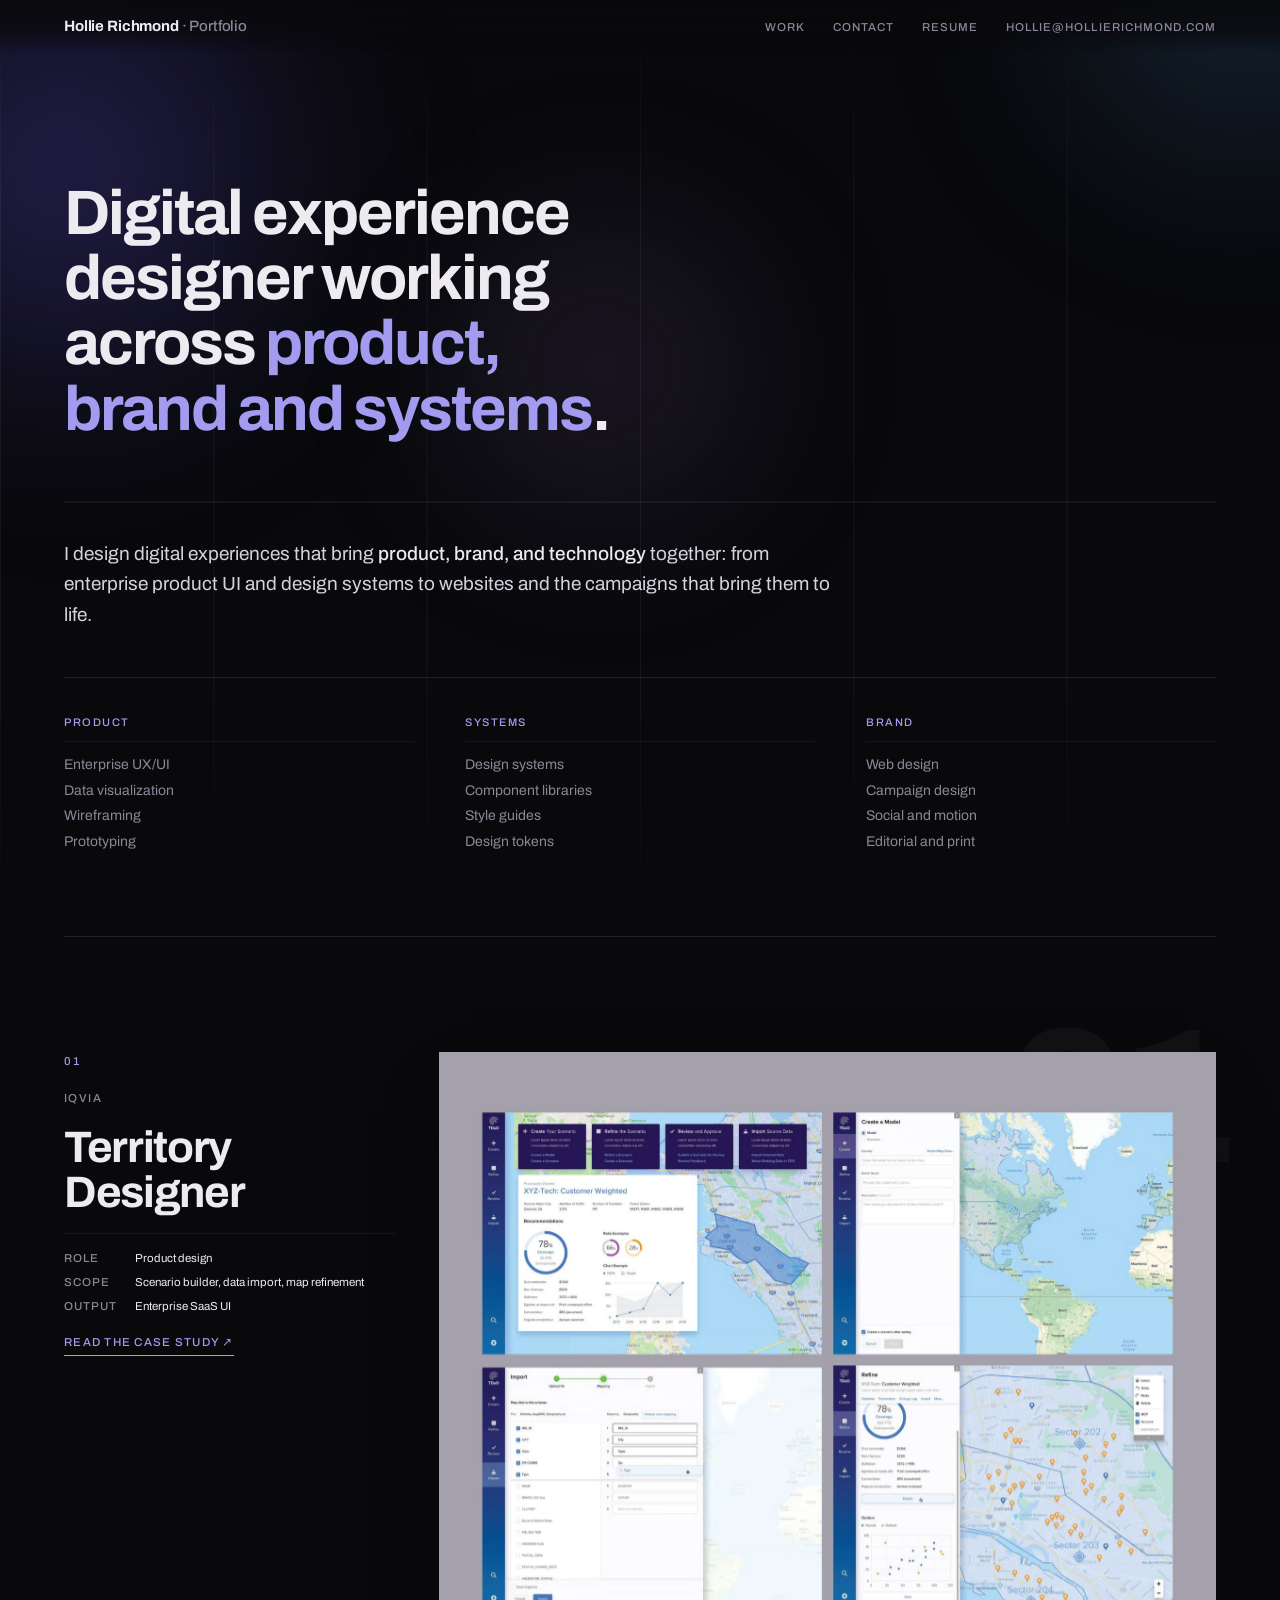
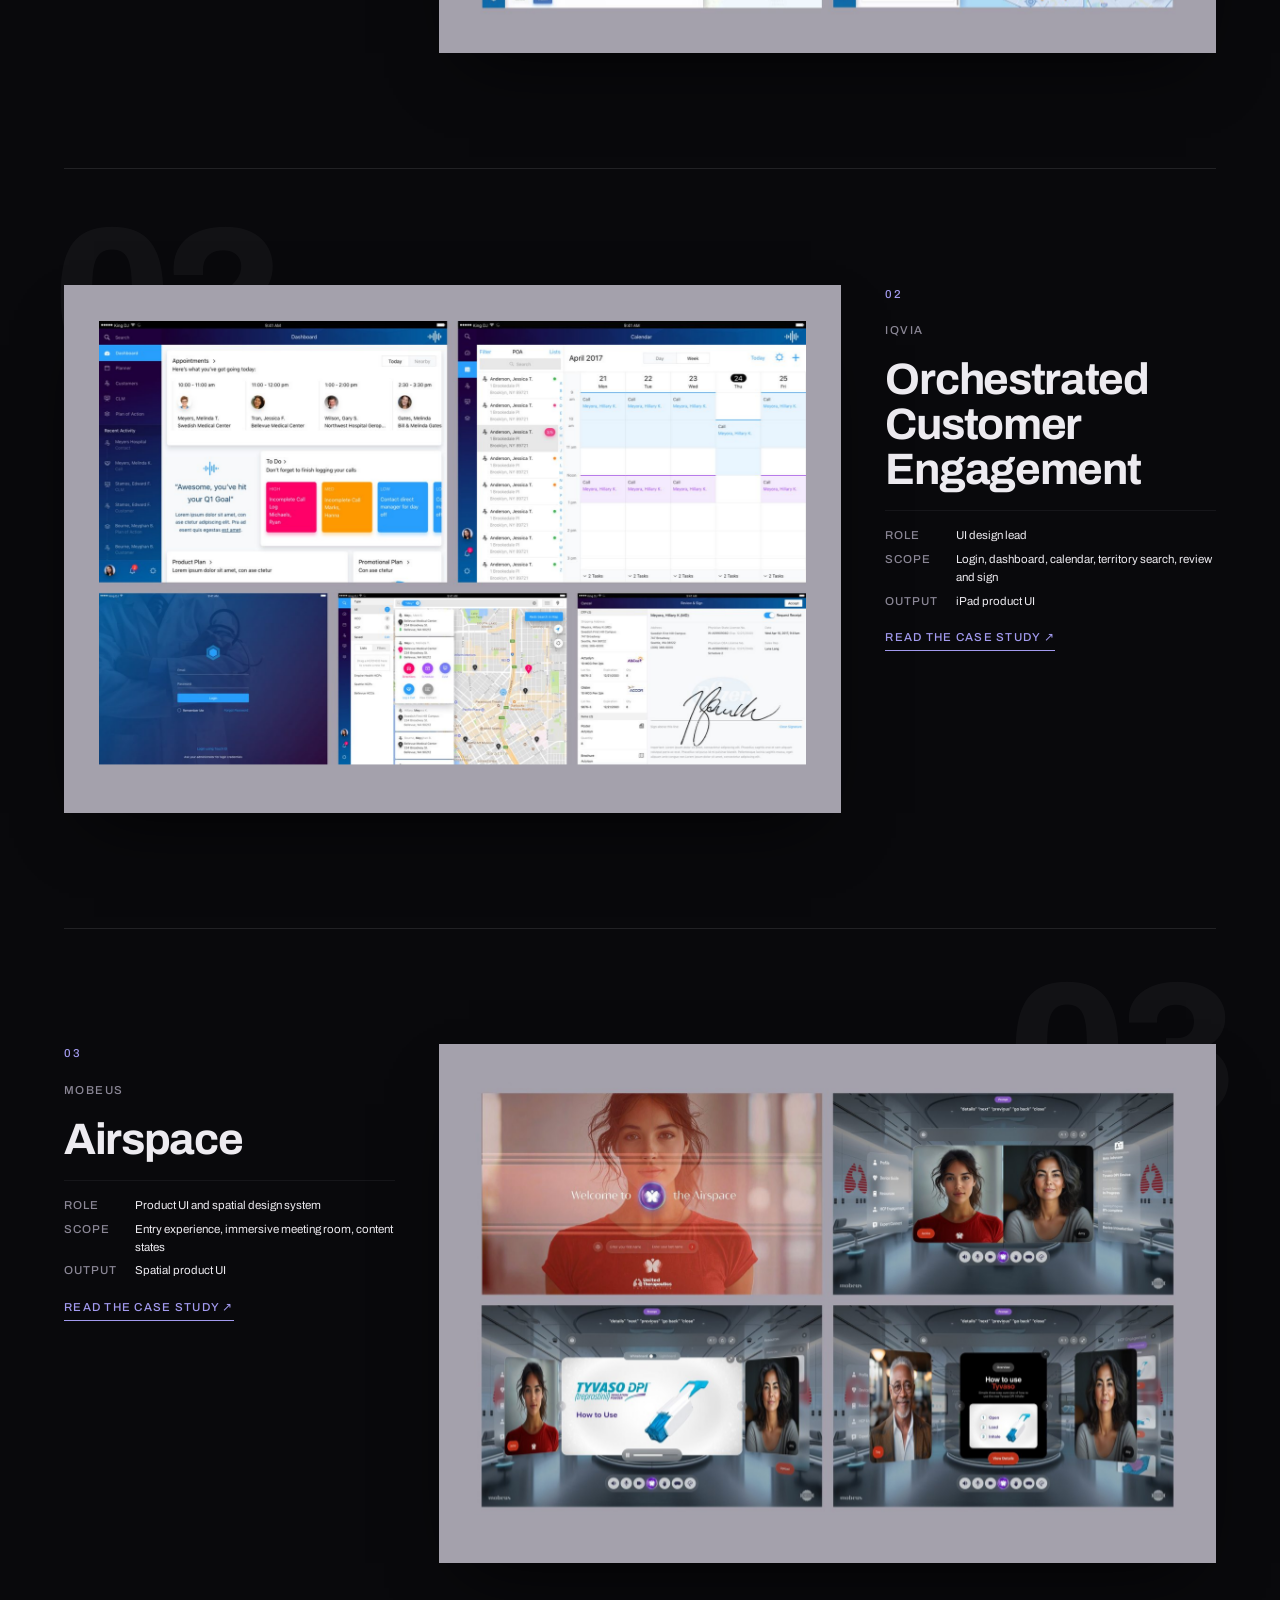
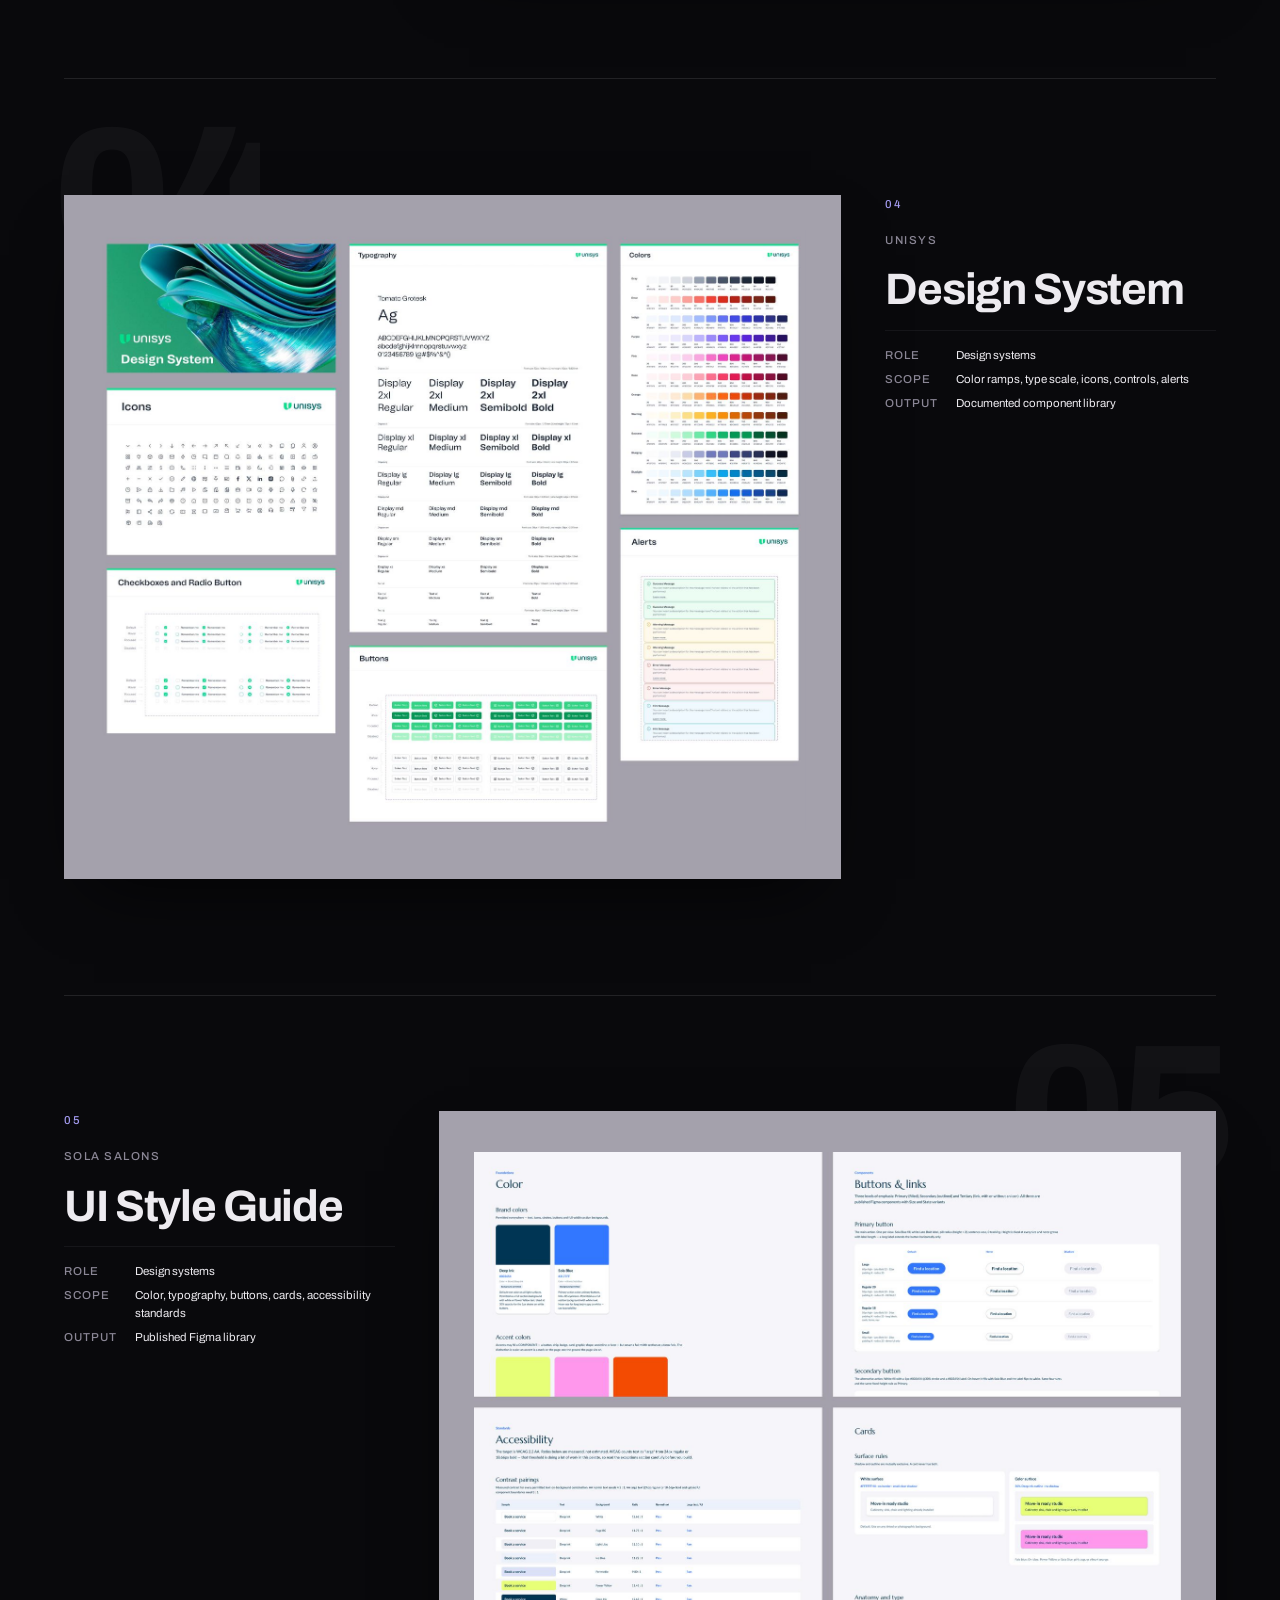
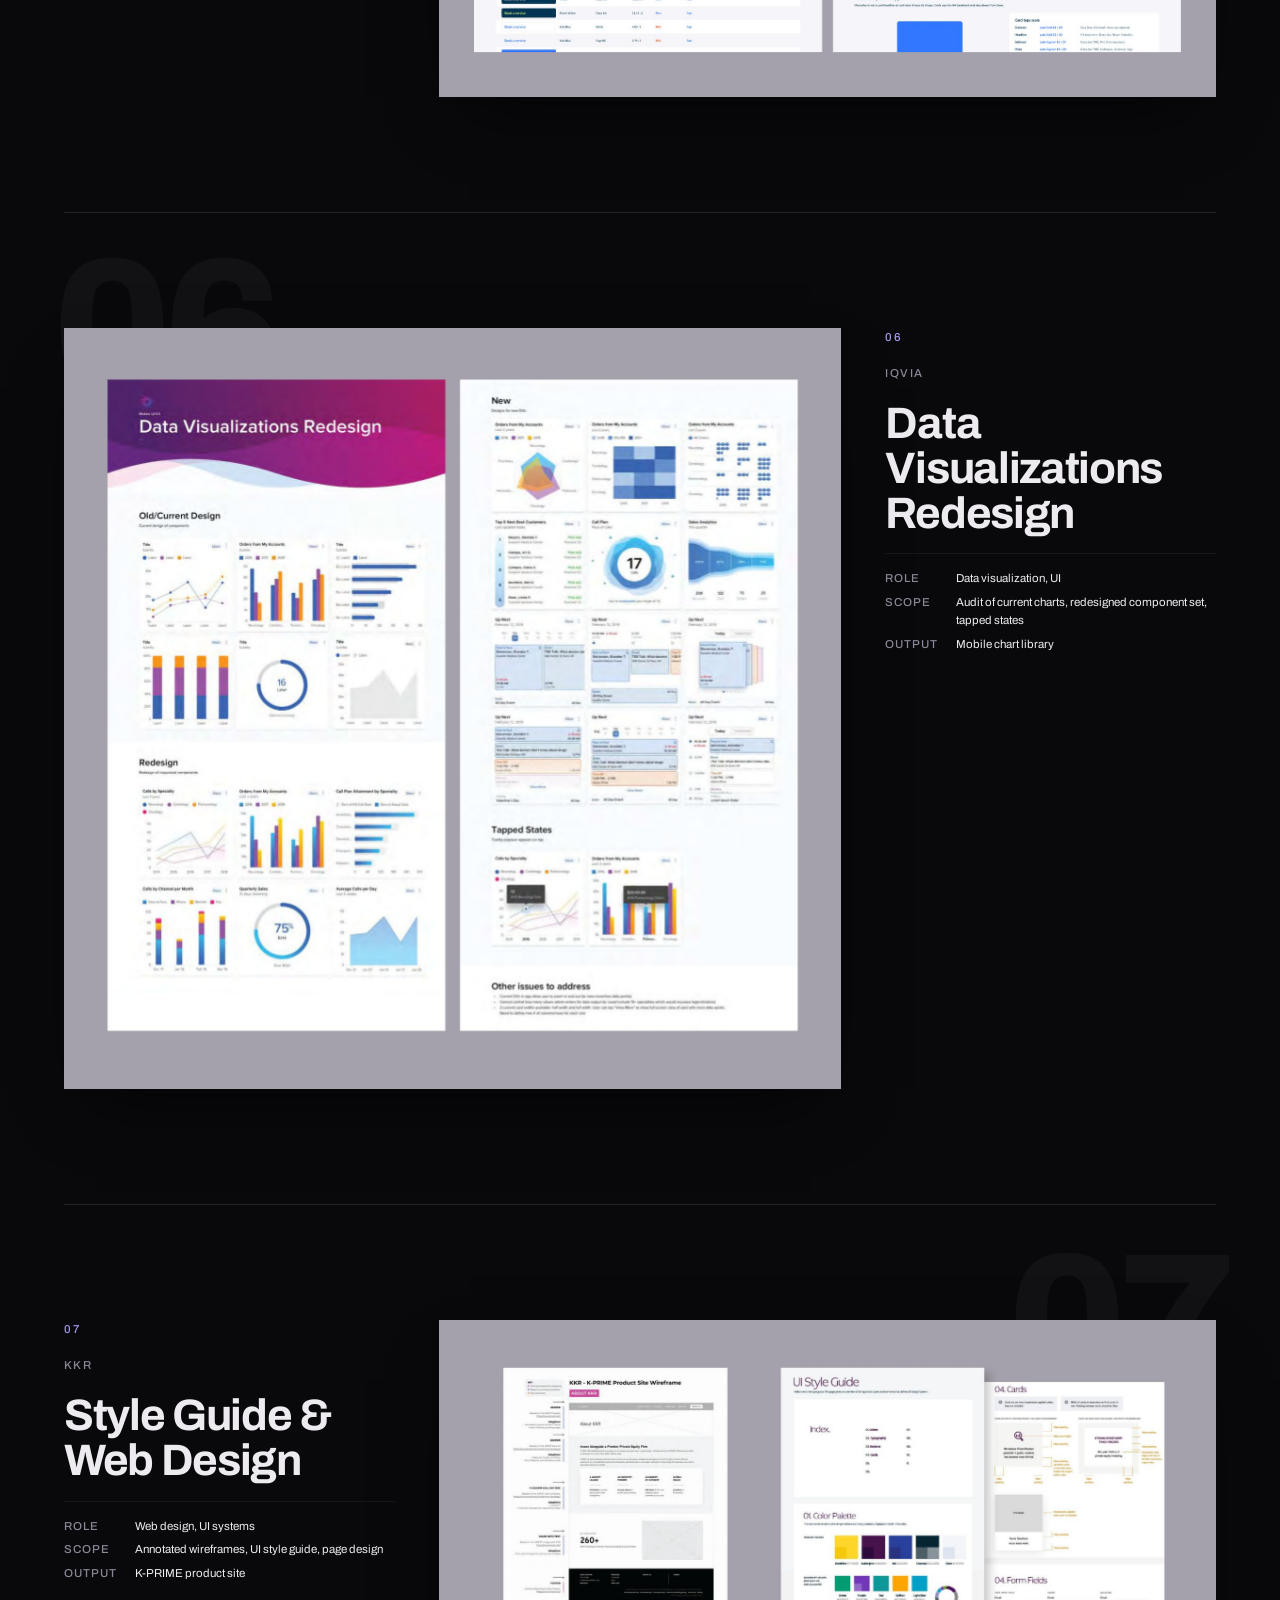
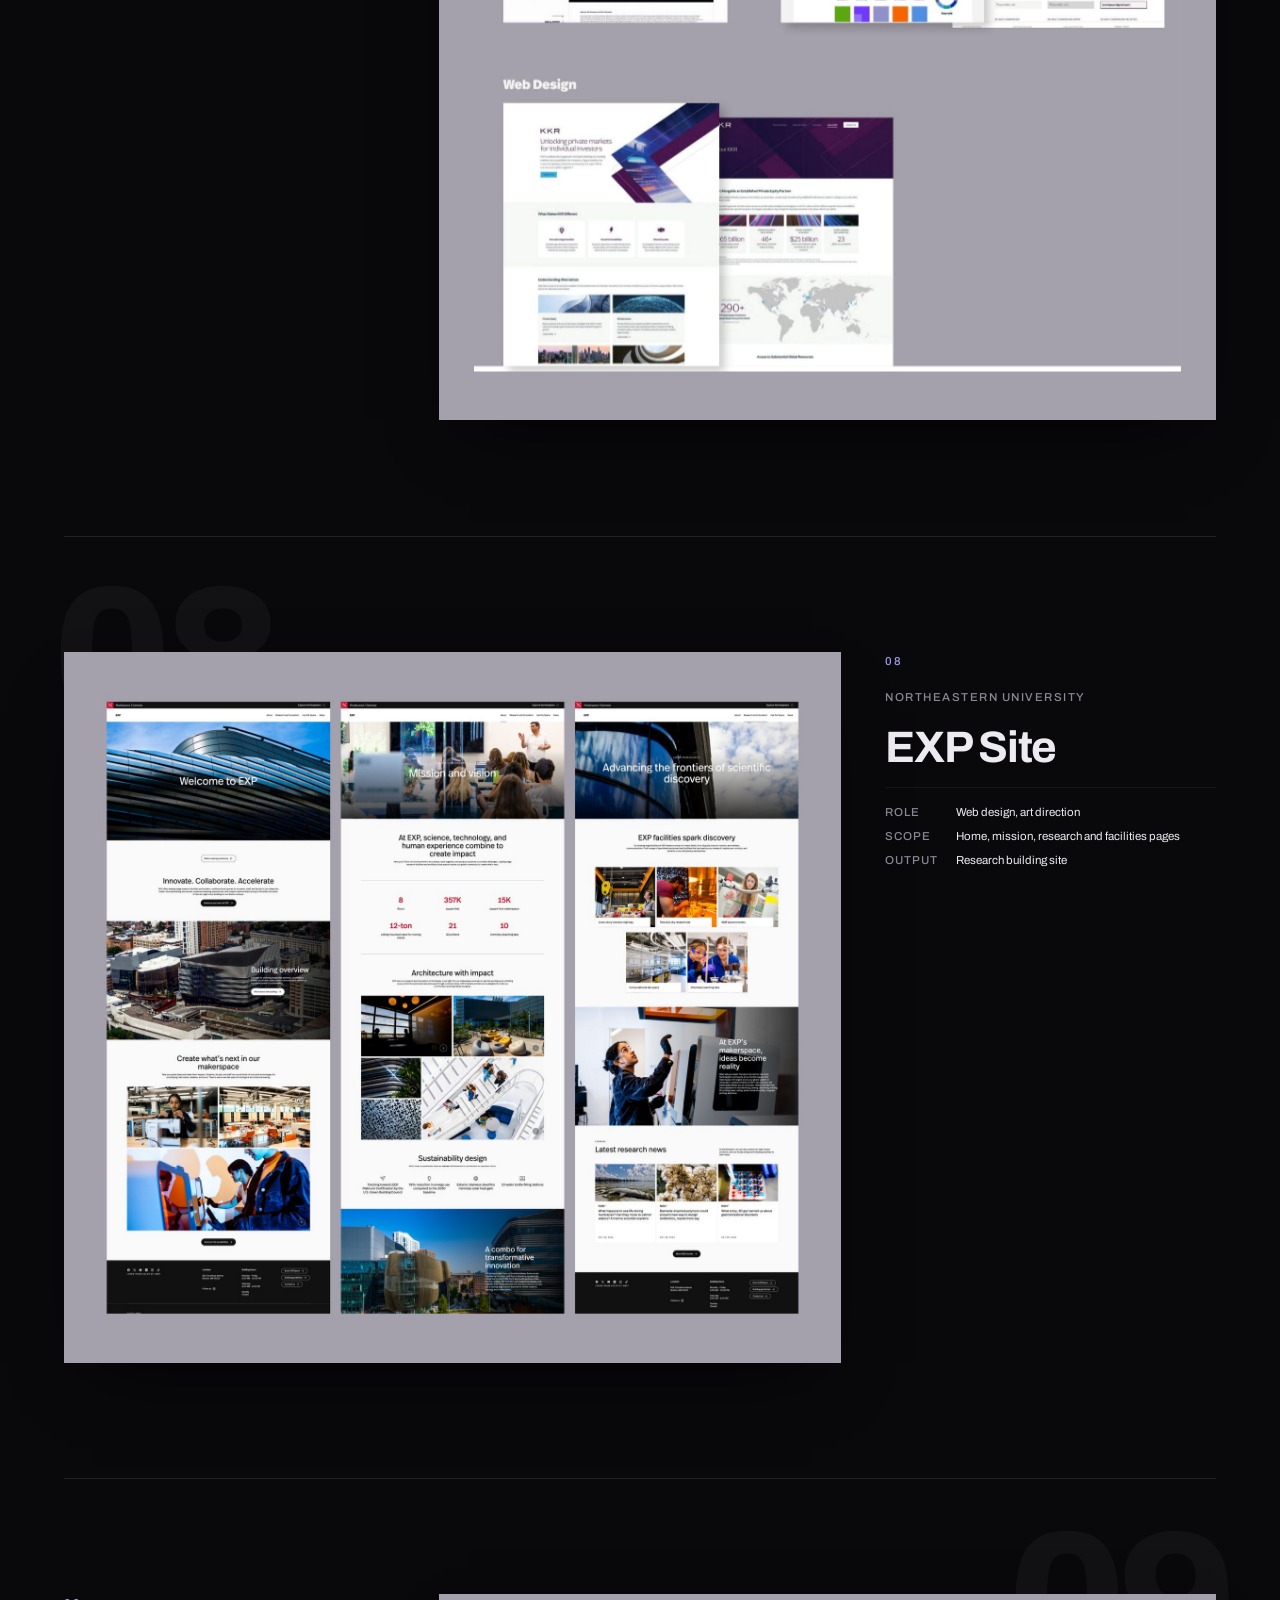
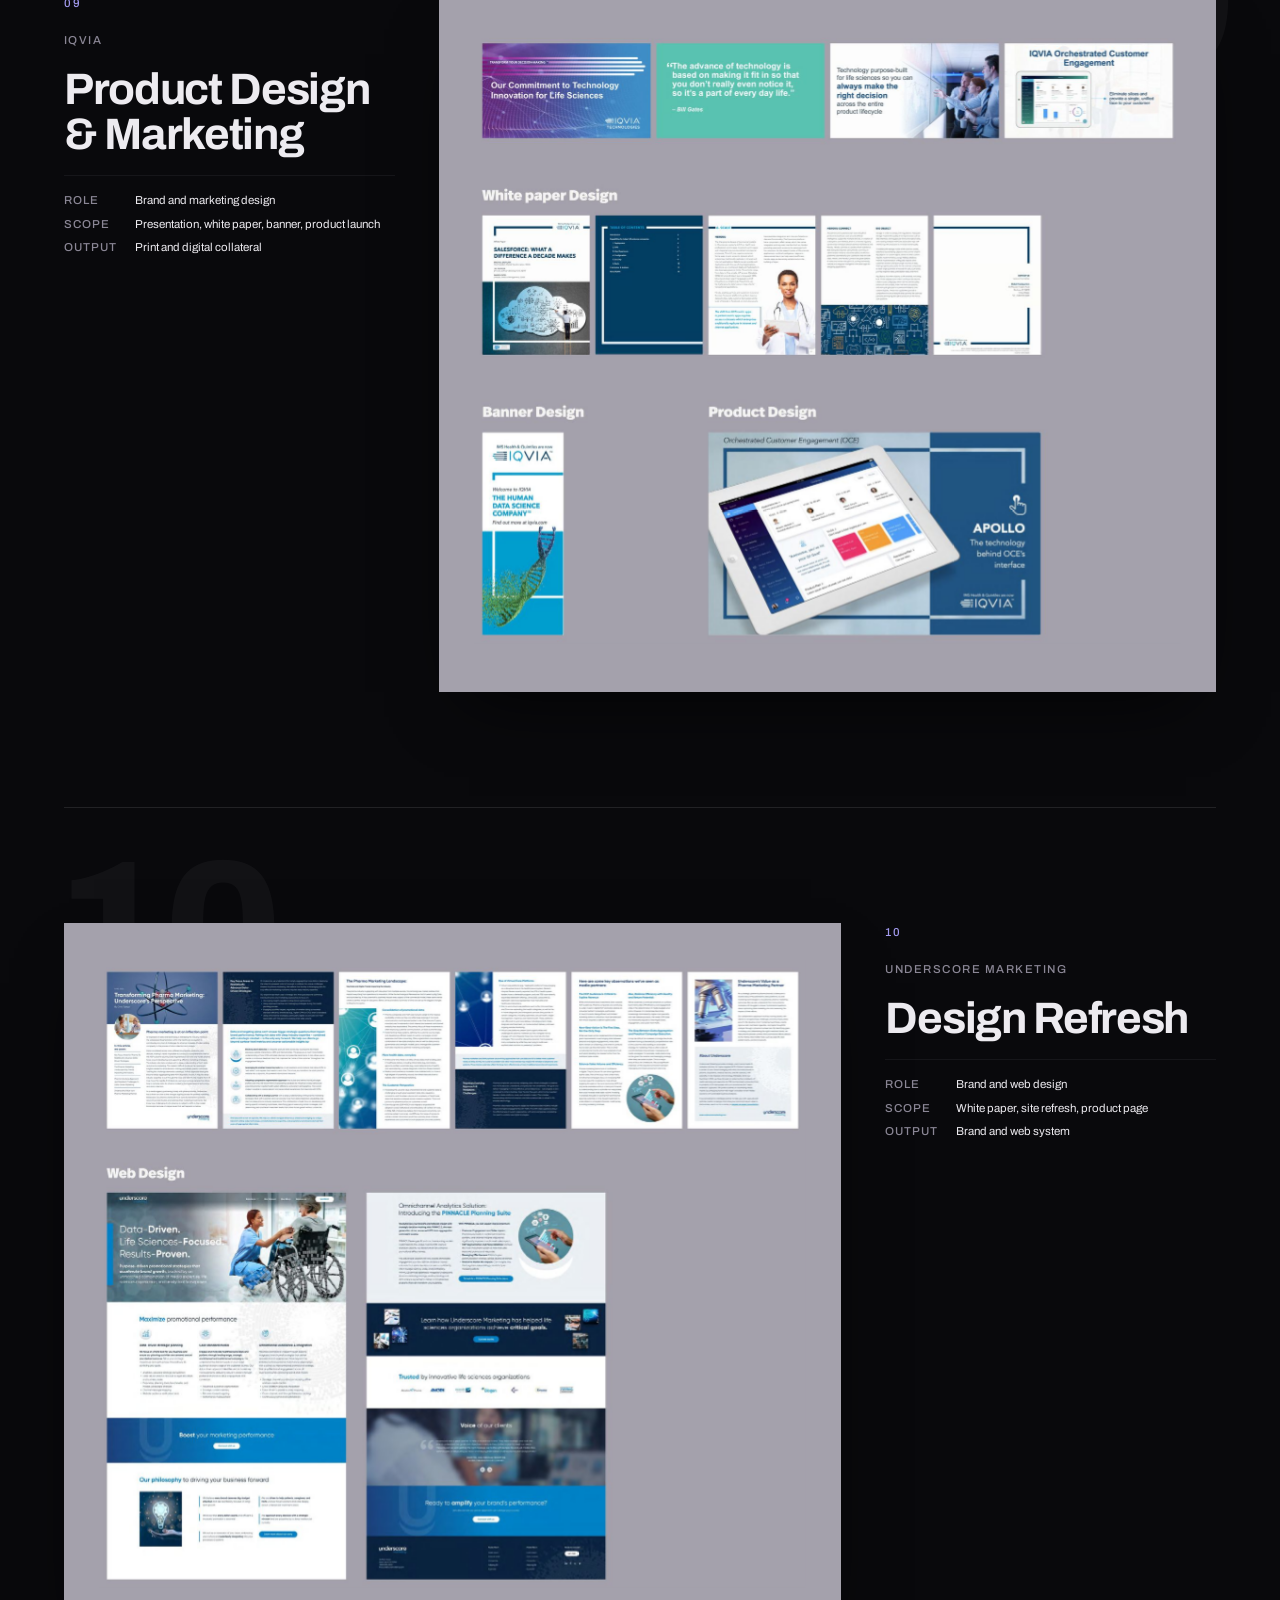
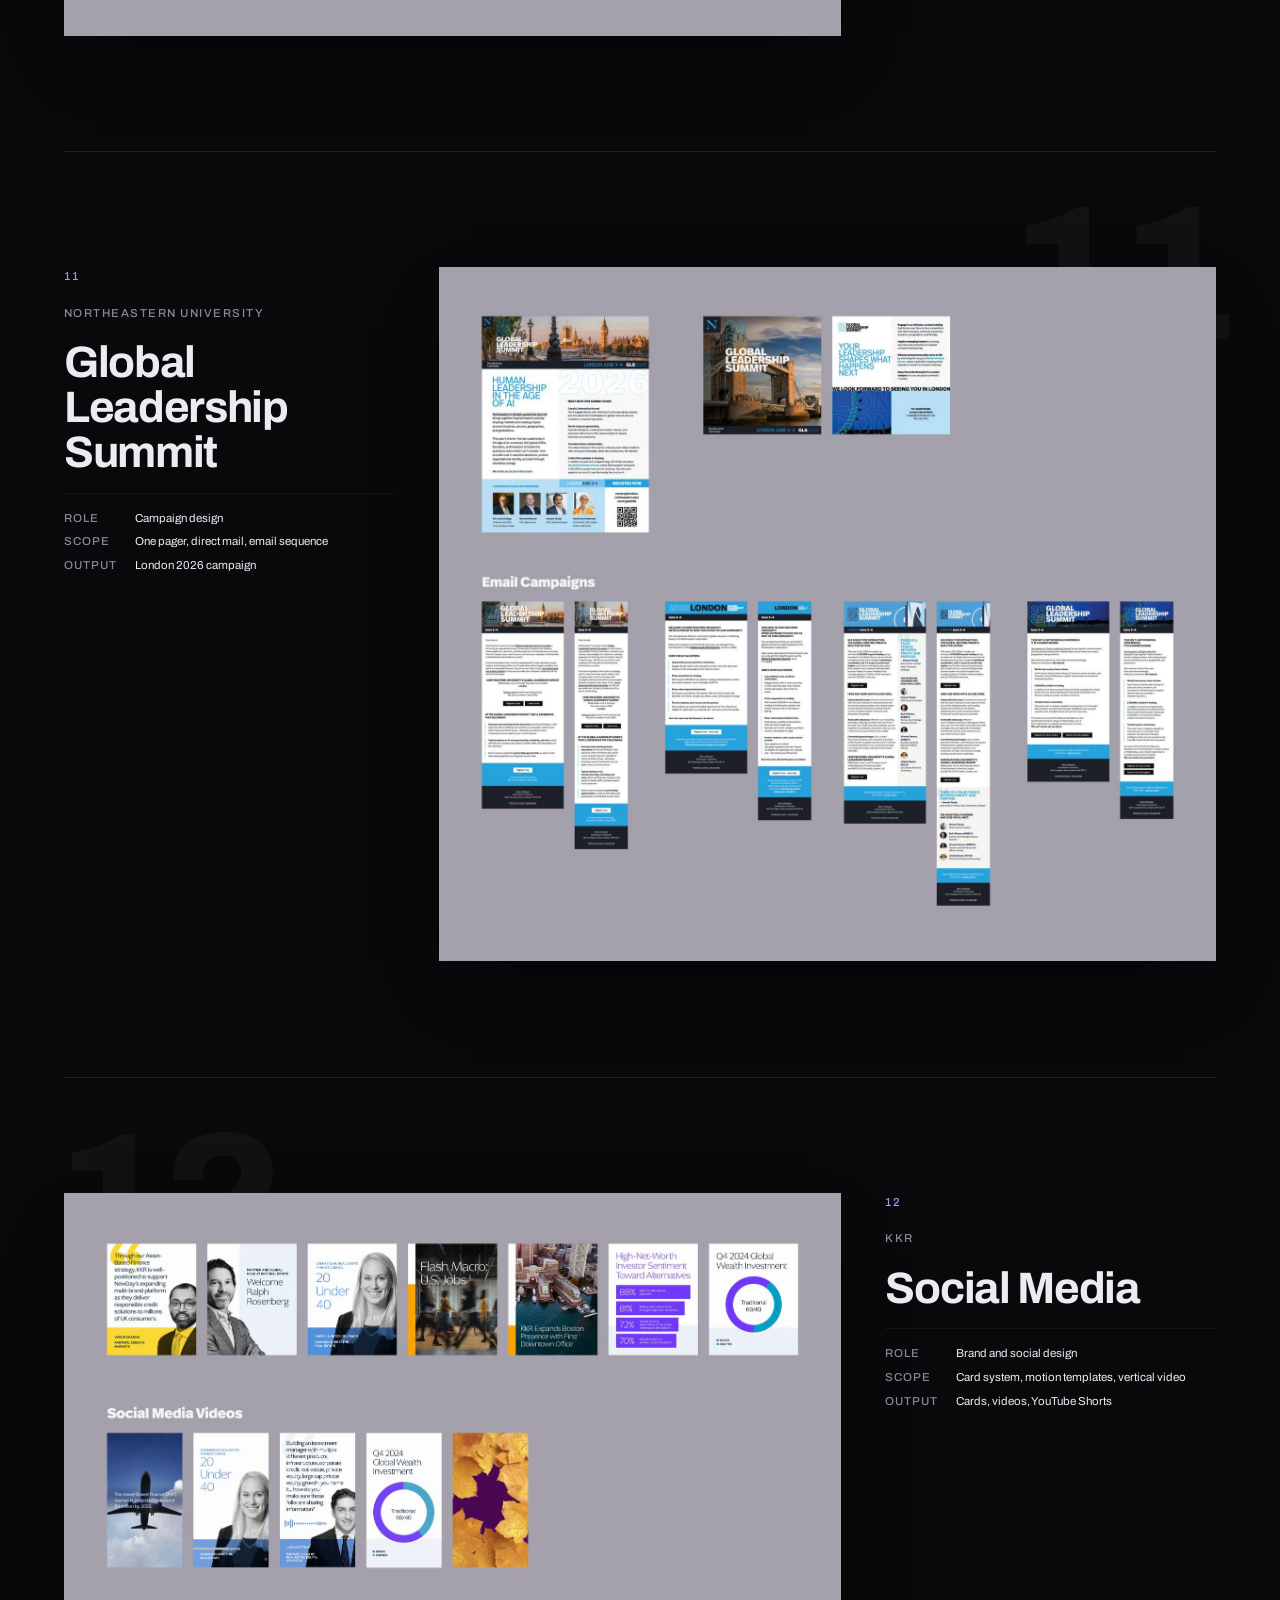
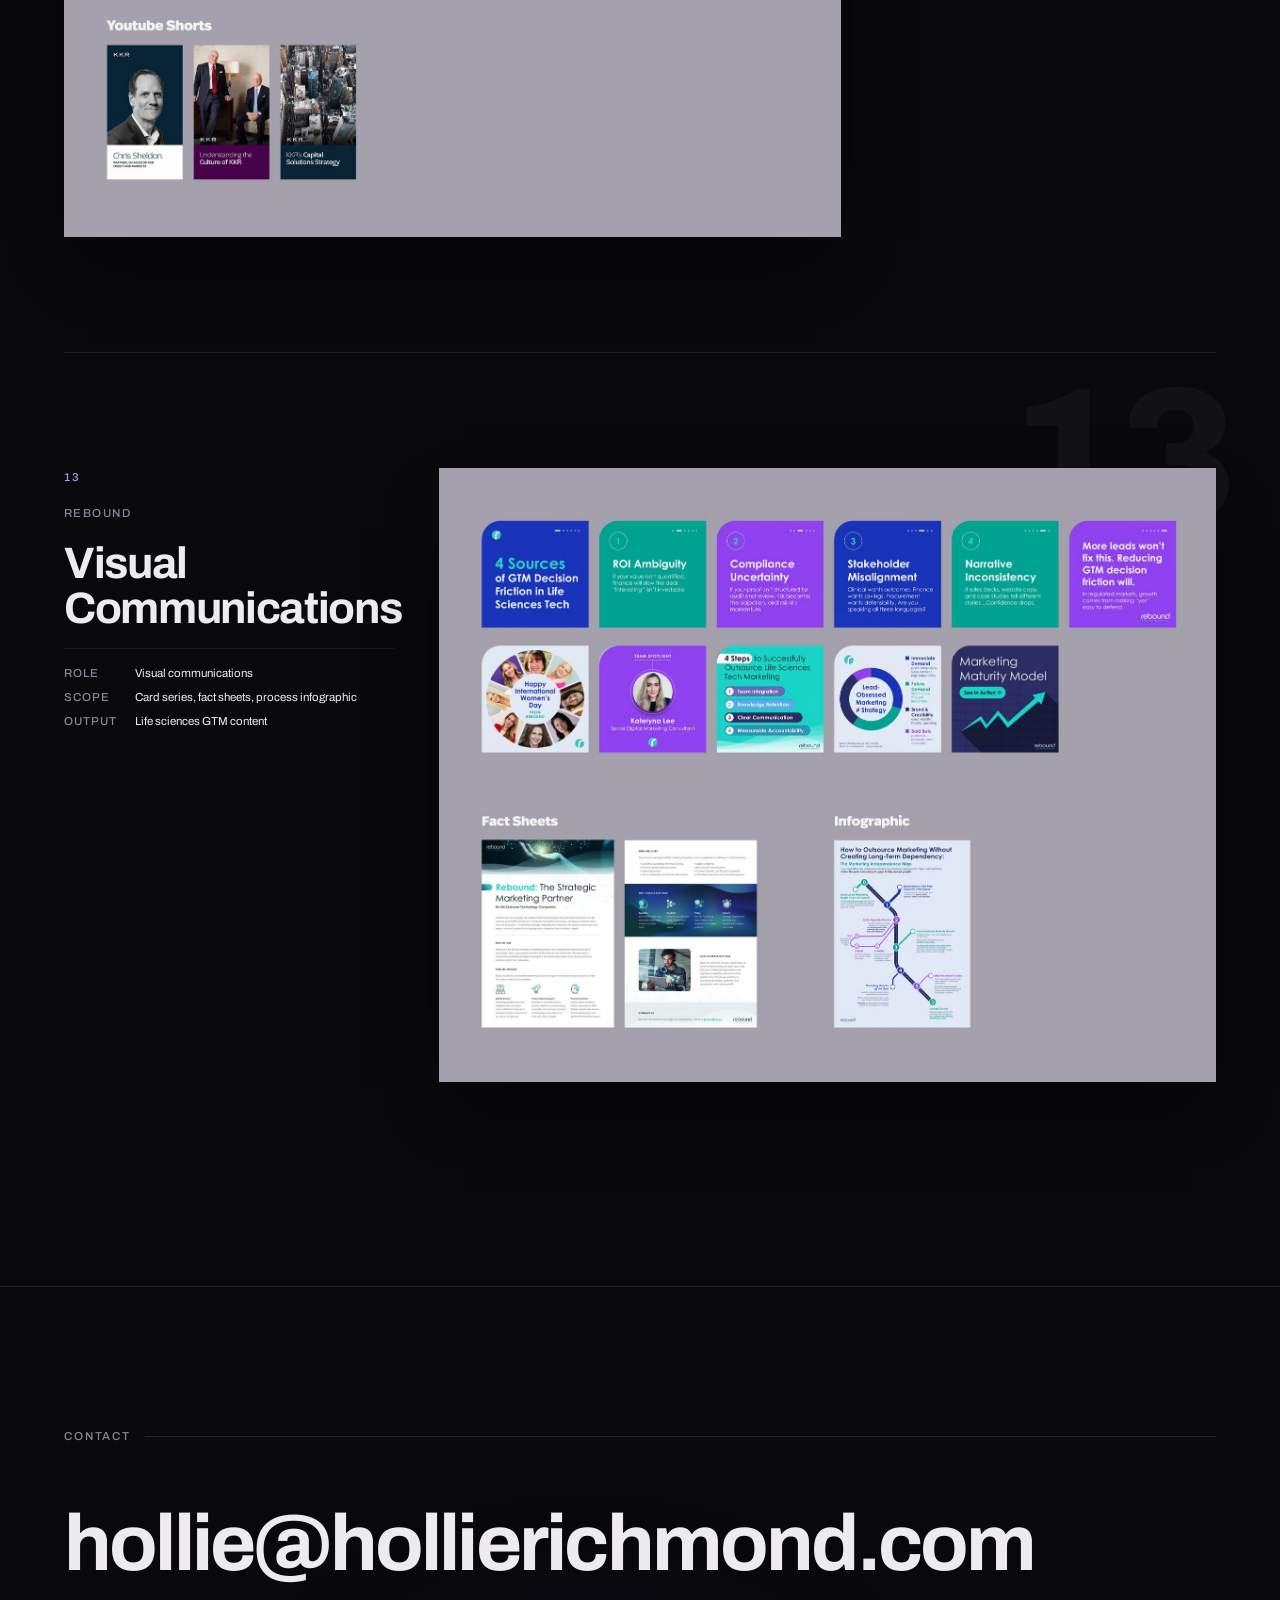
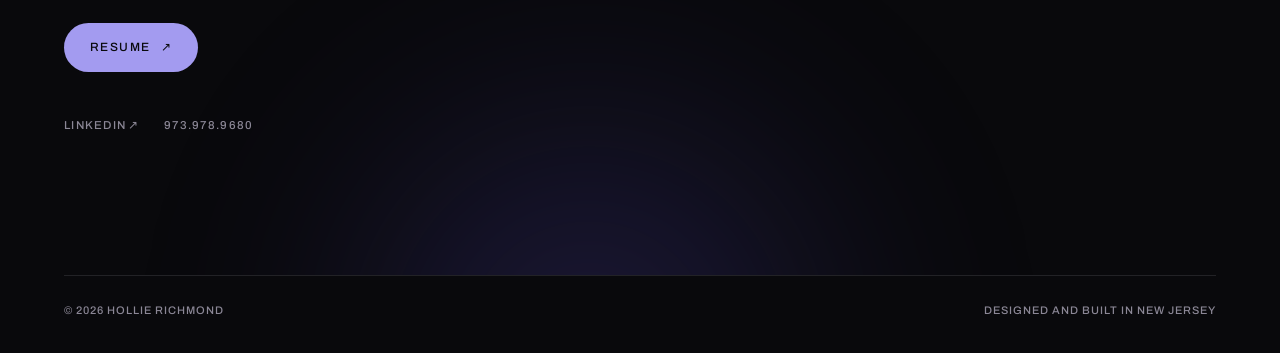
==== commit 41ae9bef: "commit" ====
--- a/index.html
+++ b/index.html
@@ -462,7 +462,7 @@
         </div>
         <div class="plate-wrap">
           <span class="ghost" aria-hidden="true" data-px="0.3">03</span>
-          <button class="plate" type="button" data-view="07" aria-label="Expand this project's work"><img src="img/w07.jpg" alt="Mobeus Airspace screens: a welcome entry state over live video, an immersive virtual room with participants and an HCP engagement panel, and product training content shared inside the room." width="1500" height="920" loading="lazy" decoding="async" data-px="0.05"><span class="expand" aria-hidden="true">Expand &nbsp;↗</span></button>
+          <button class="plate" type="button" data-view="07" aria-label="Expand this project's work"><img src="img/w07.jpg?v=2" alt="Mobeus Airspace screens: a welcome entry state over live video, an immersive virtual room with participants and an HCP engagement panel, and product training content shared inside the room." width="1500" height="920" loading="lazy" decoding="async" data-px="0.05"><span class="expand" aria-hidden="true">Expand &nbsp;↗</span></button>
         </div>
       </div>
     </article>
@@ -793,7 +793,7 @@
     if (i < 0 || i >= items.length) return;
     current = i;
     var it = items[i];
-    vImg.src = 'img/full/w' + it.img + '.jpg';
+    vImg.src = 'img/full/w' + it.img + '.jpg' + (it.img === '07' ? '?v=2' : '');
     vImg.alt = it.alt;
     vN.textContent = it.n;
     vTitle.textContent = it.title;
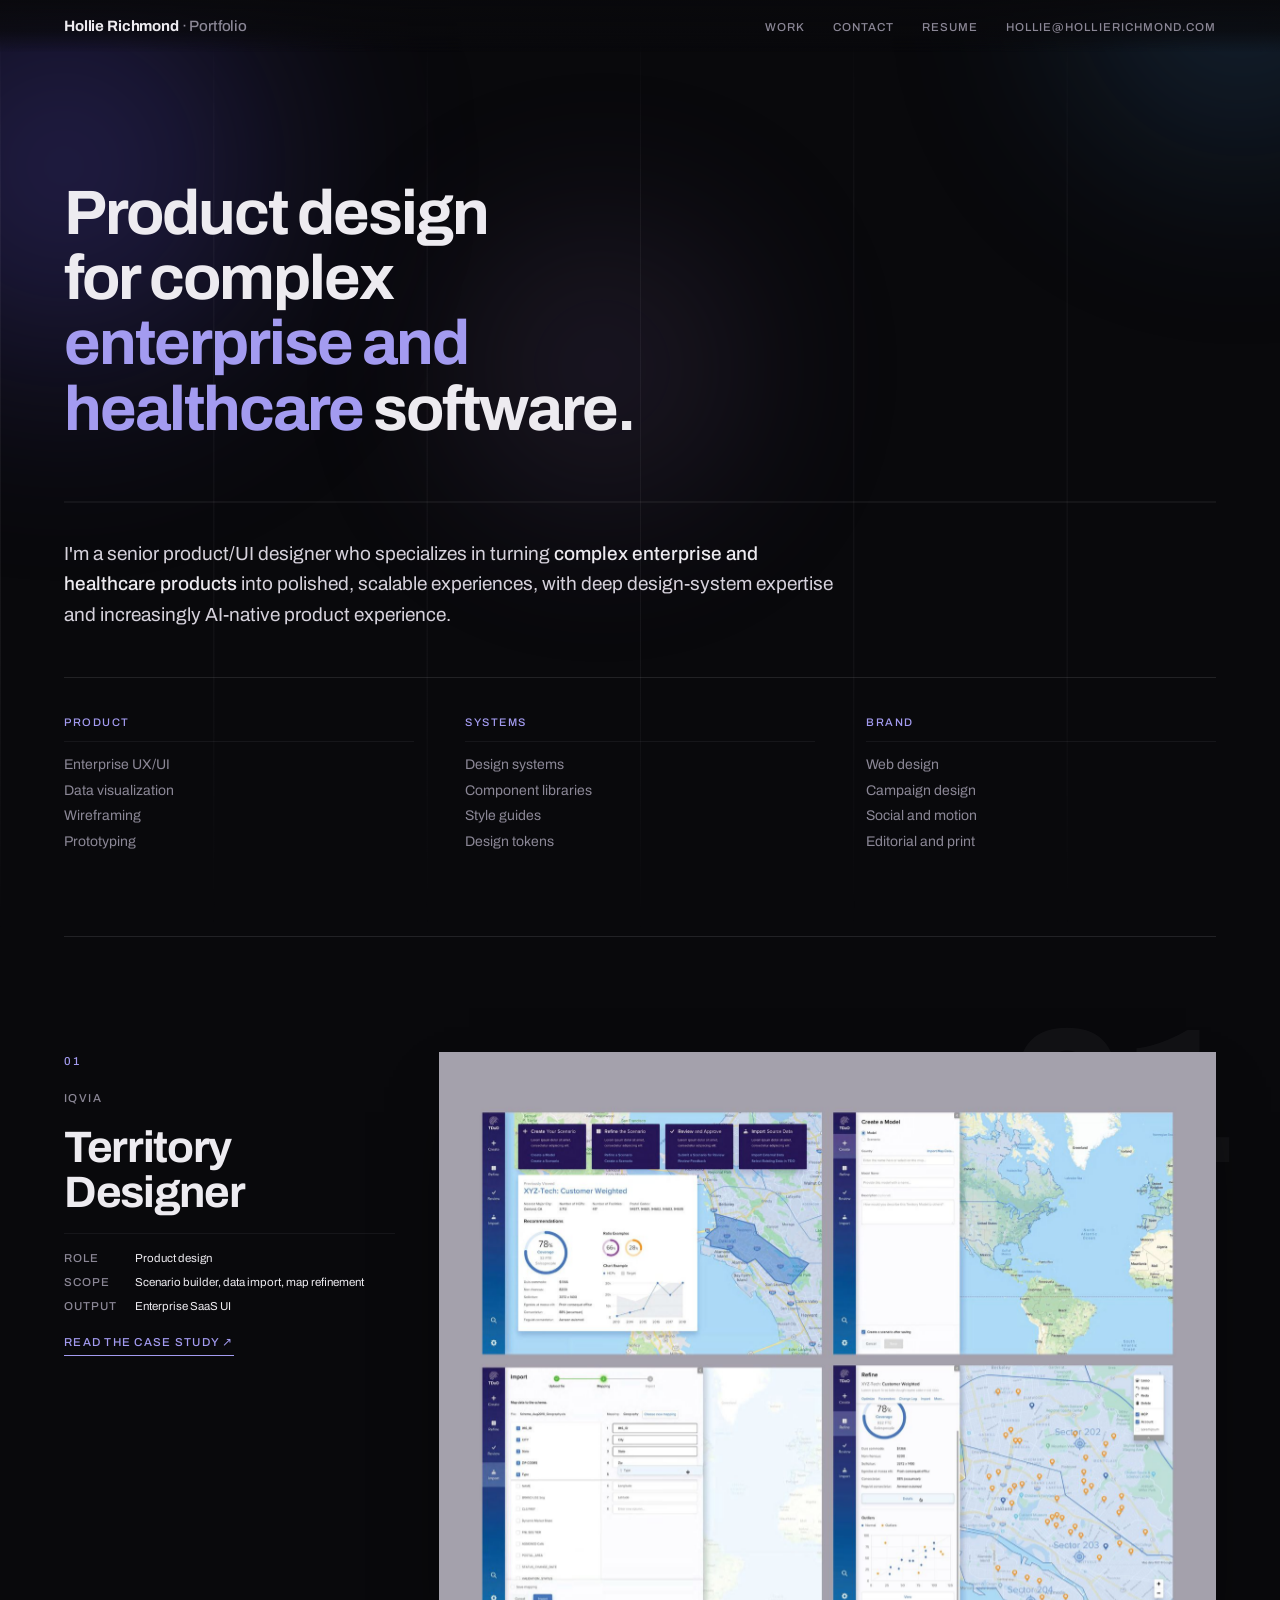
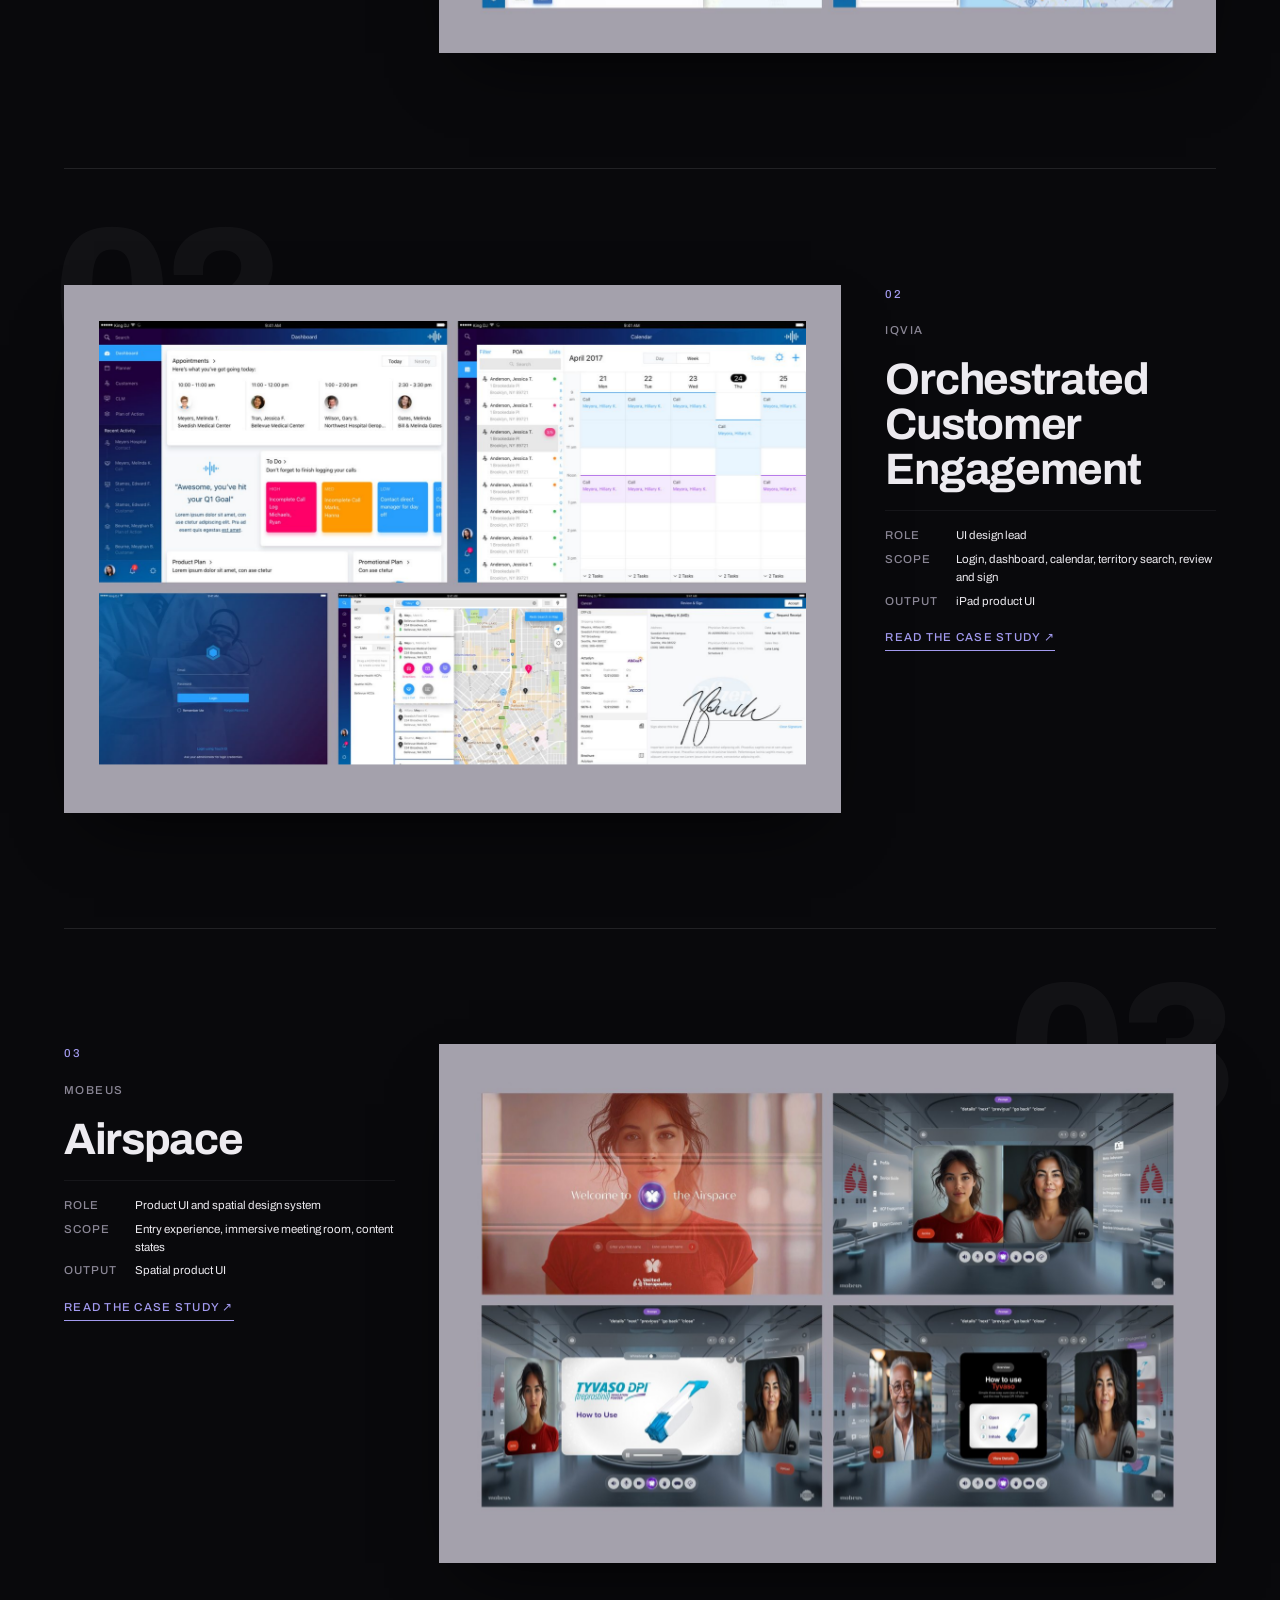
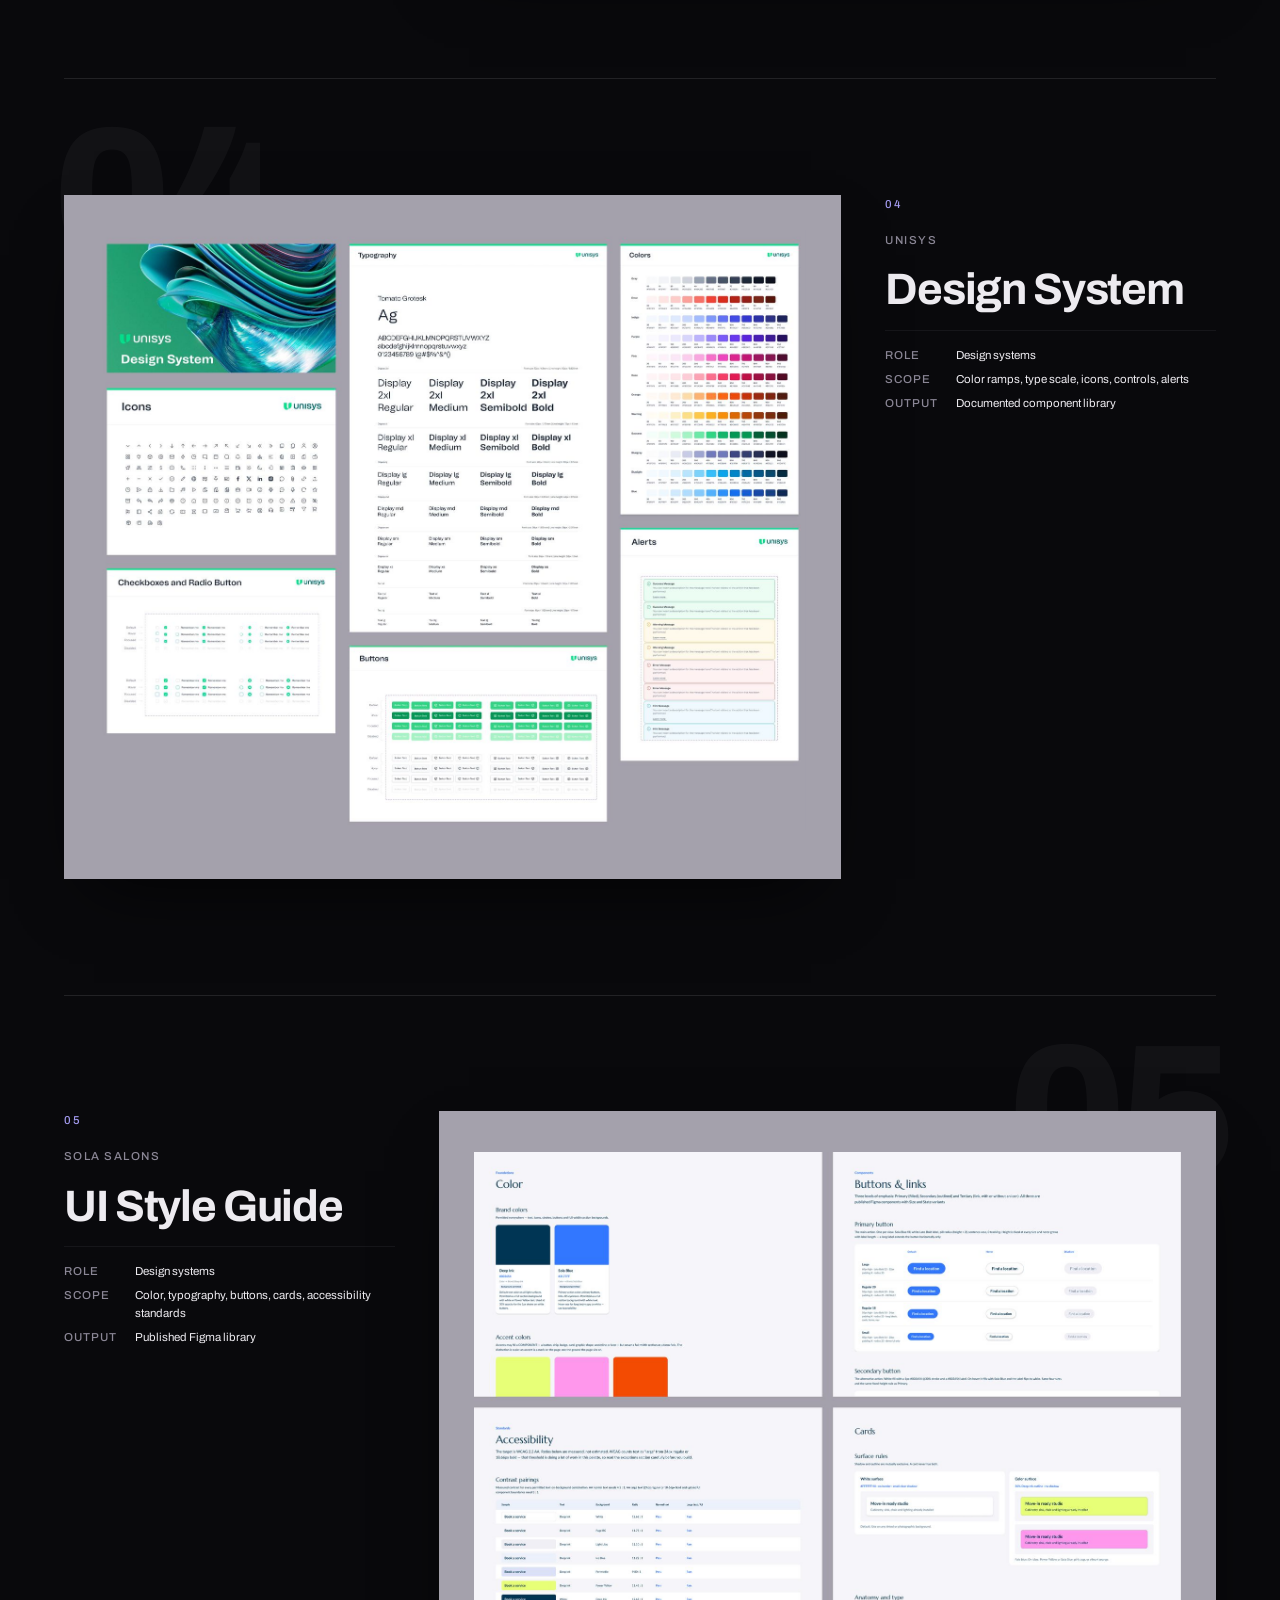
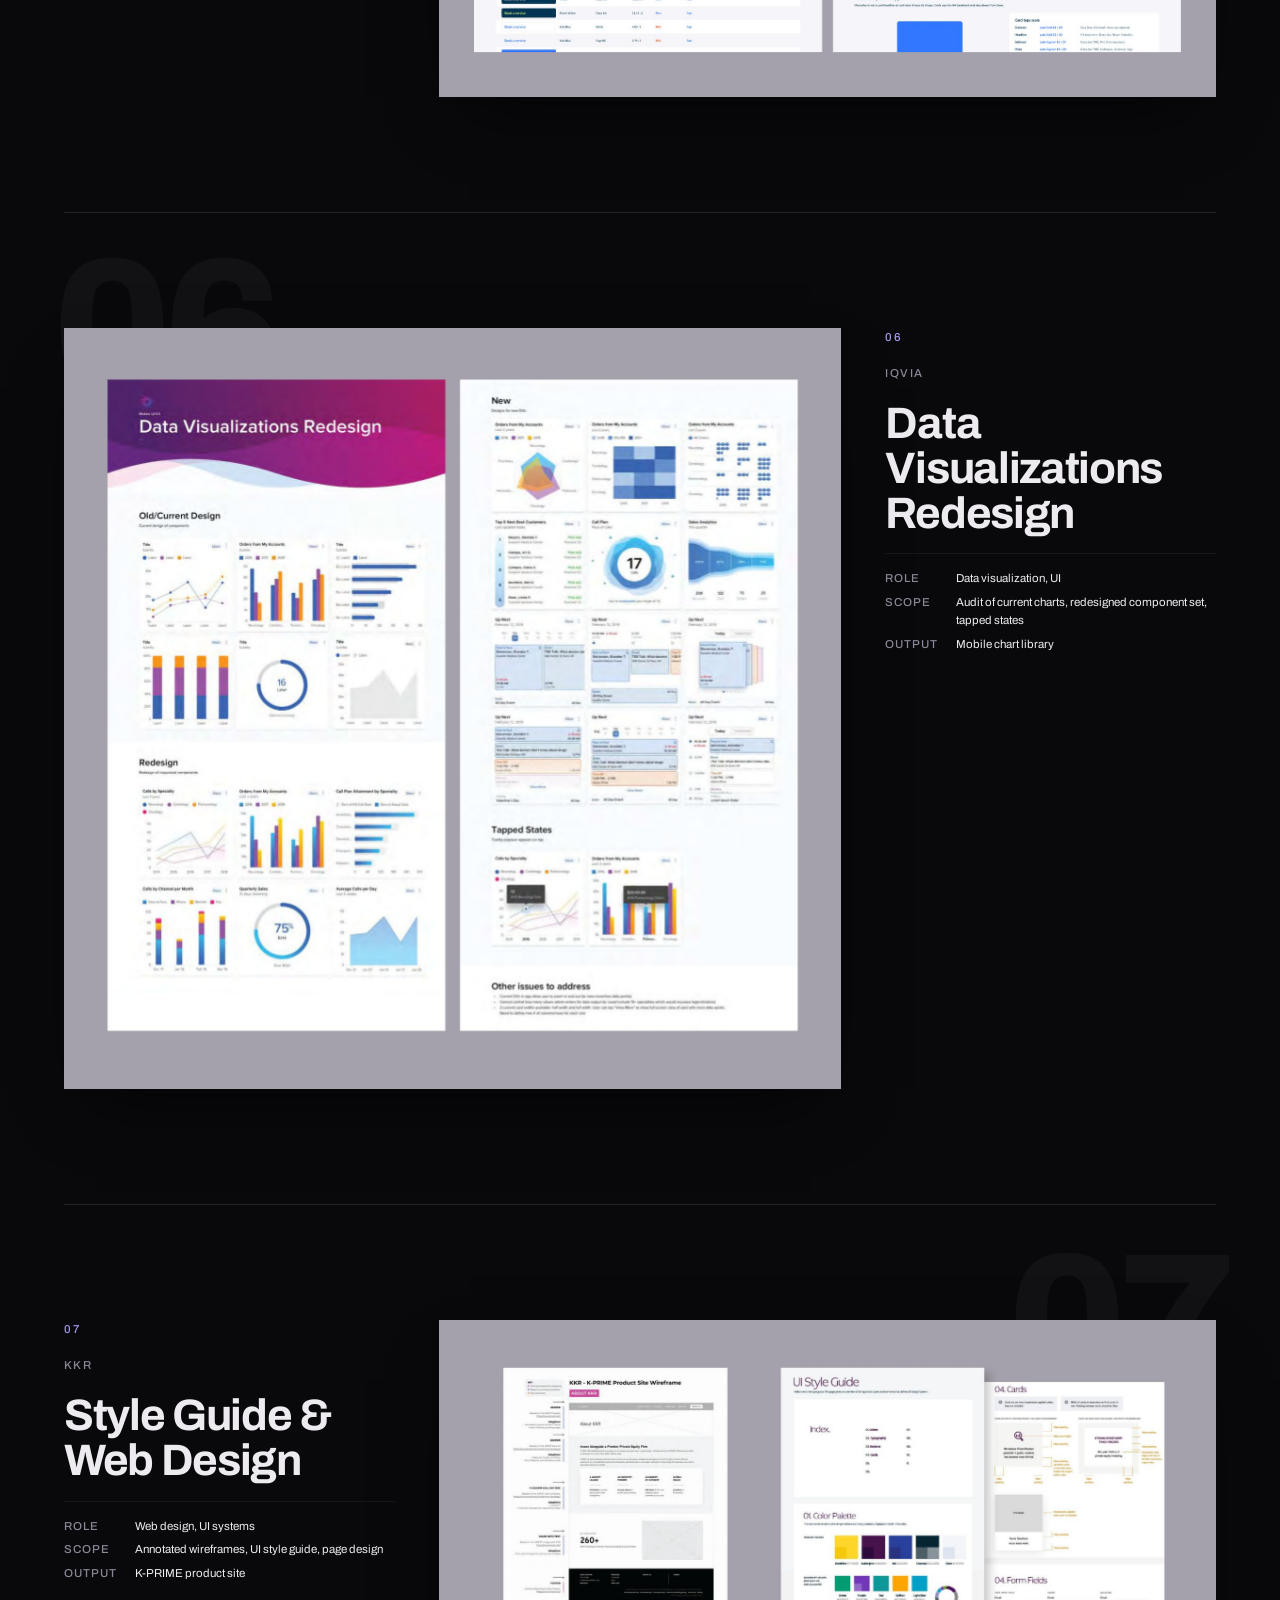
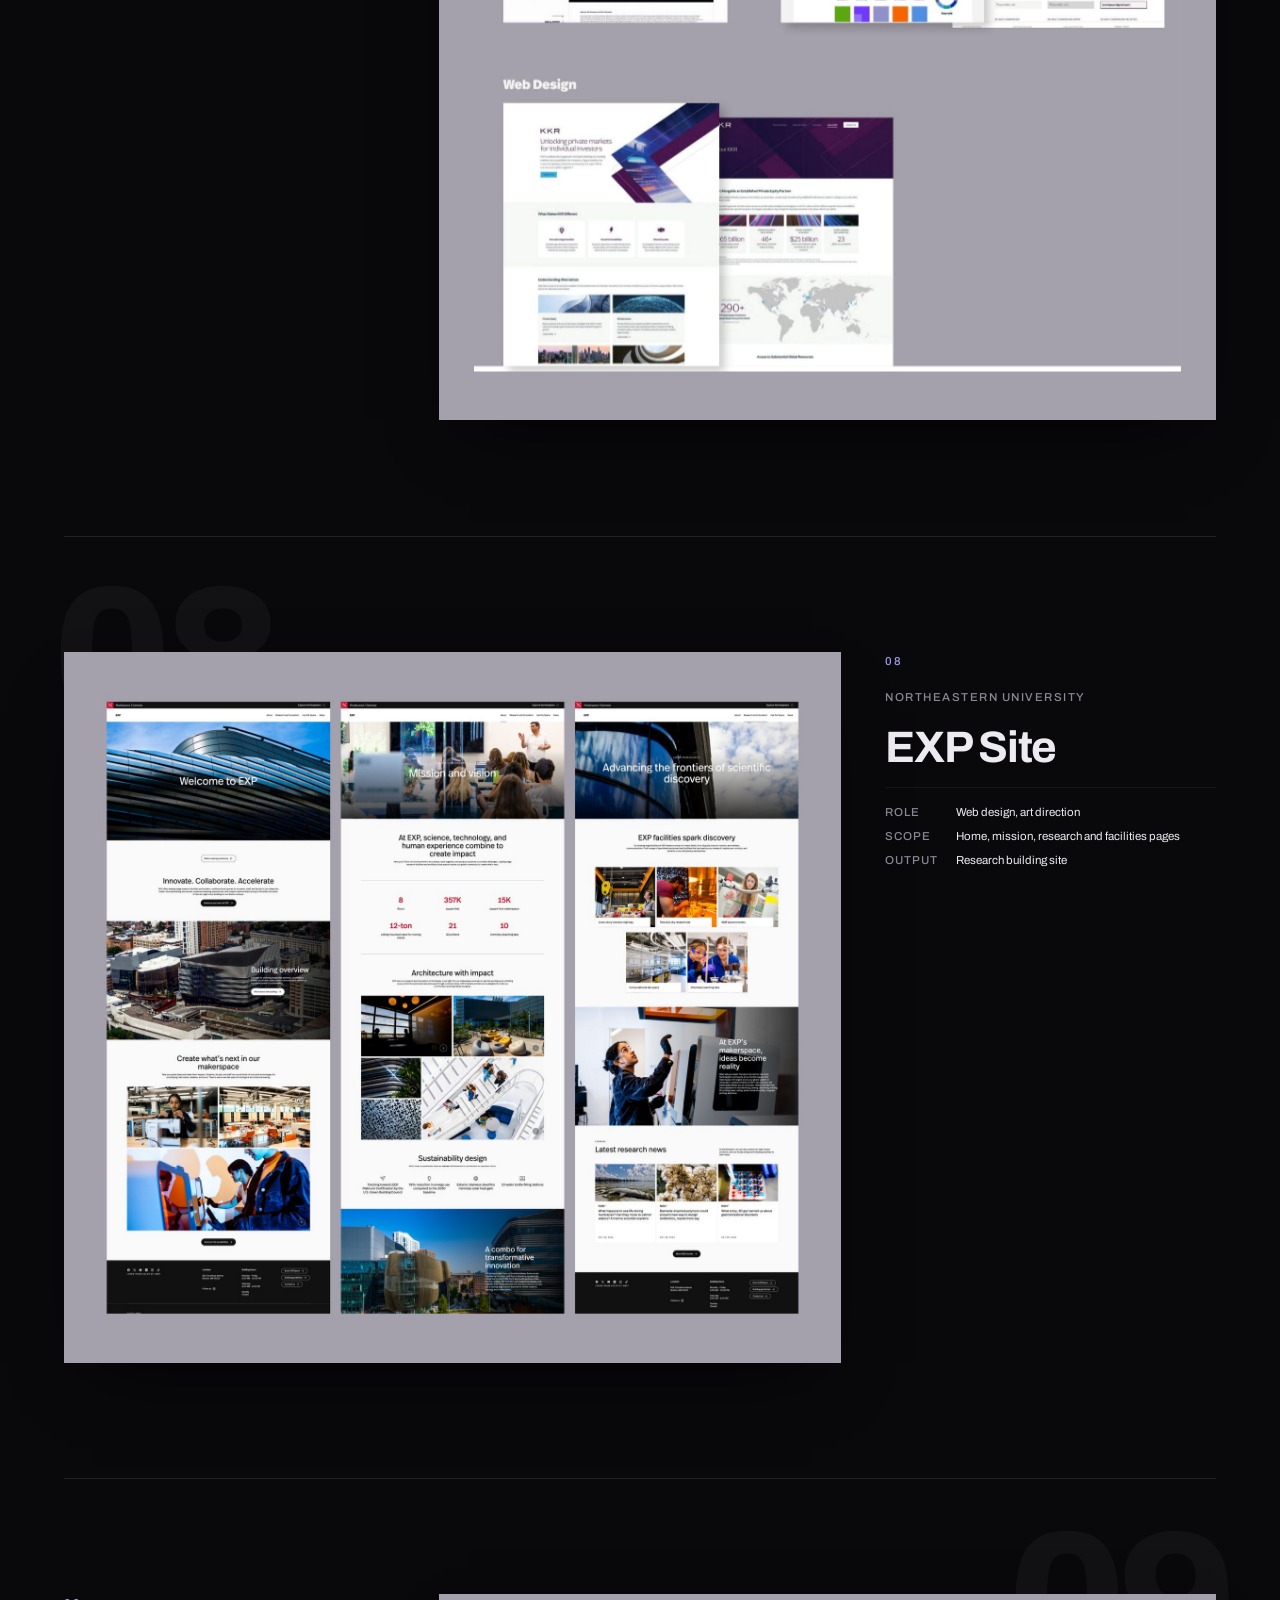
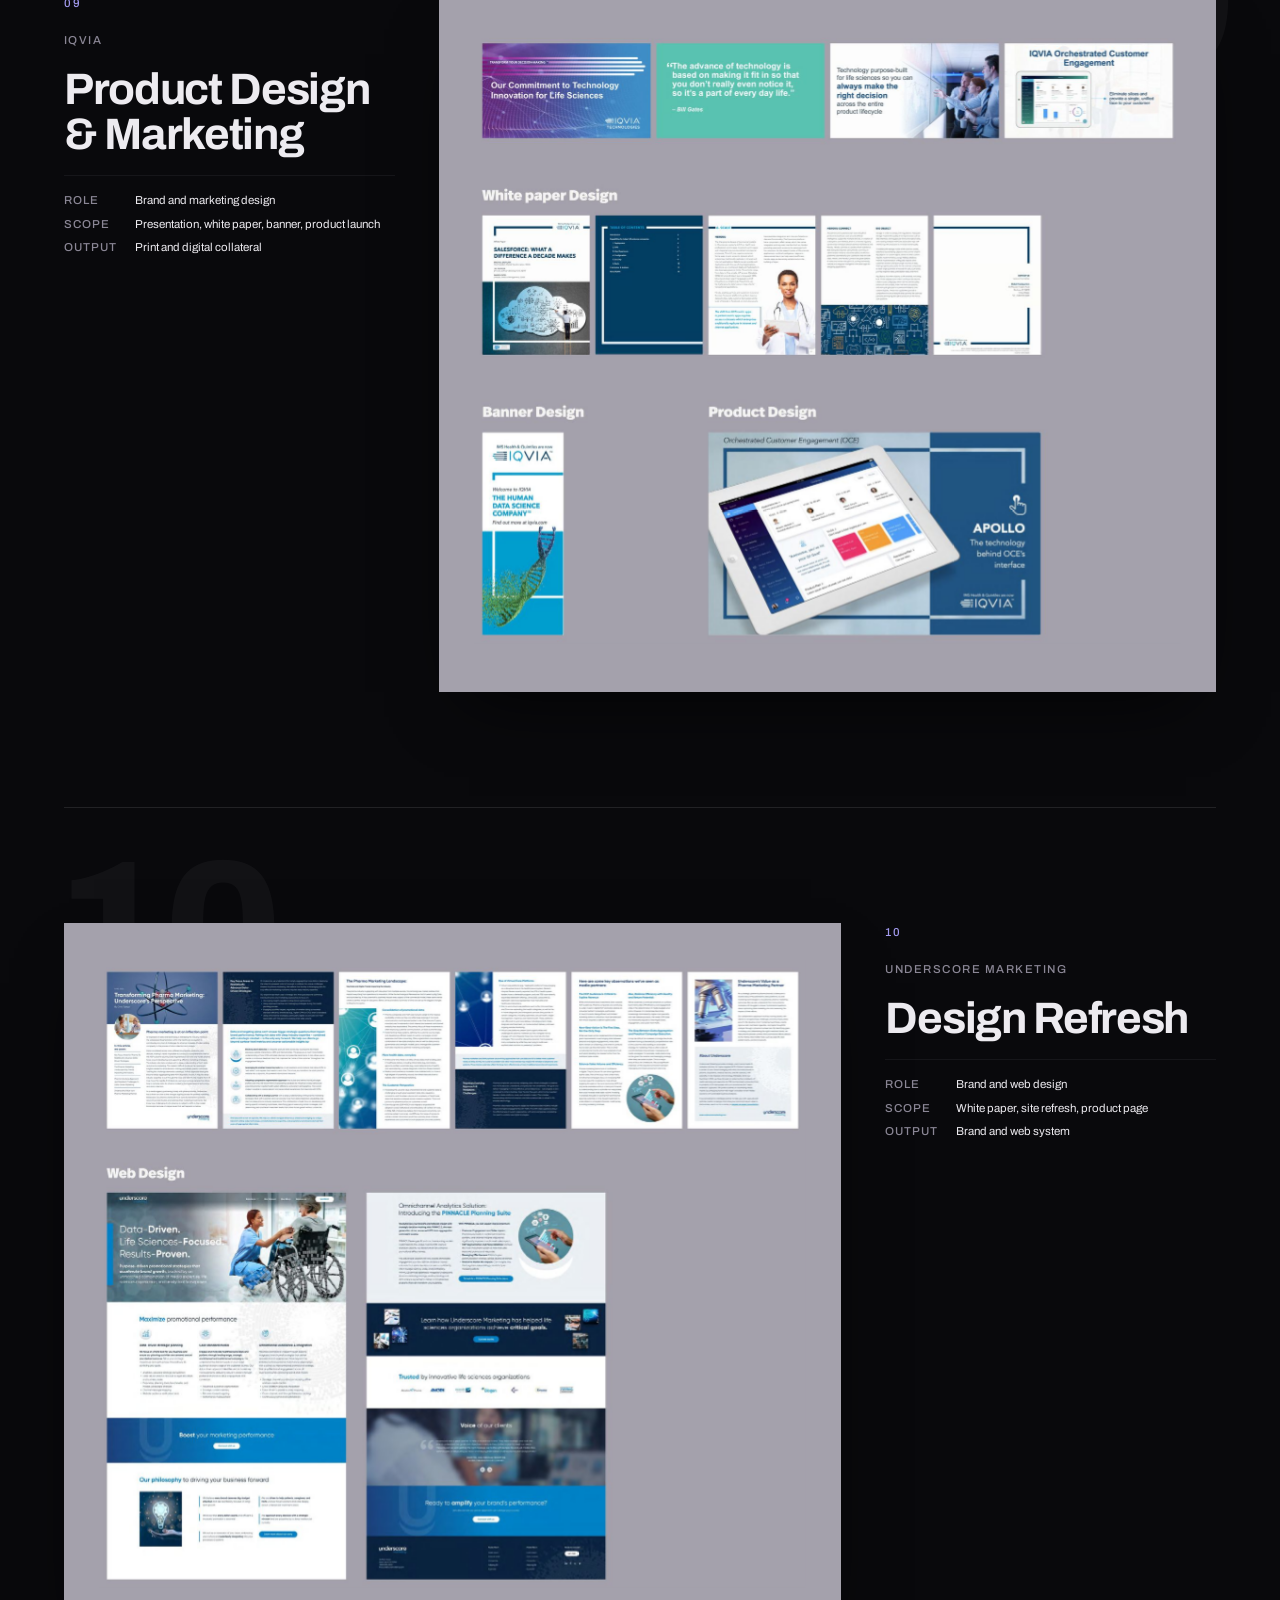
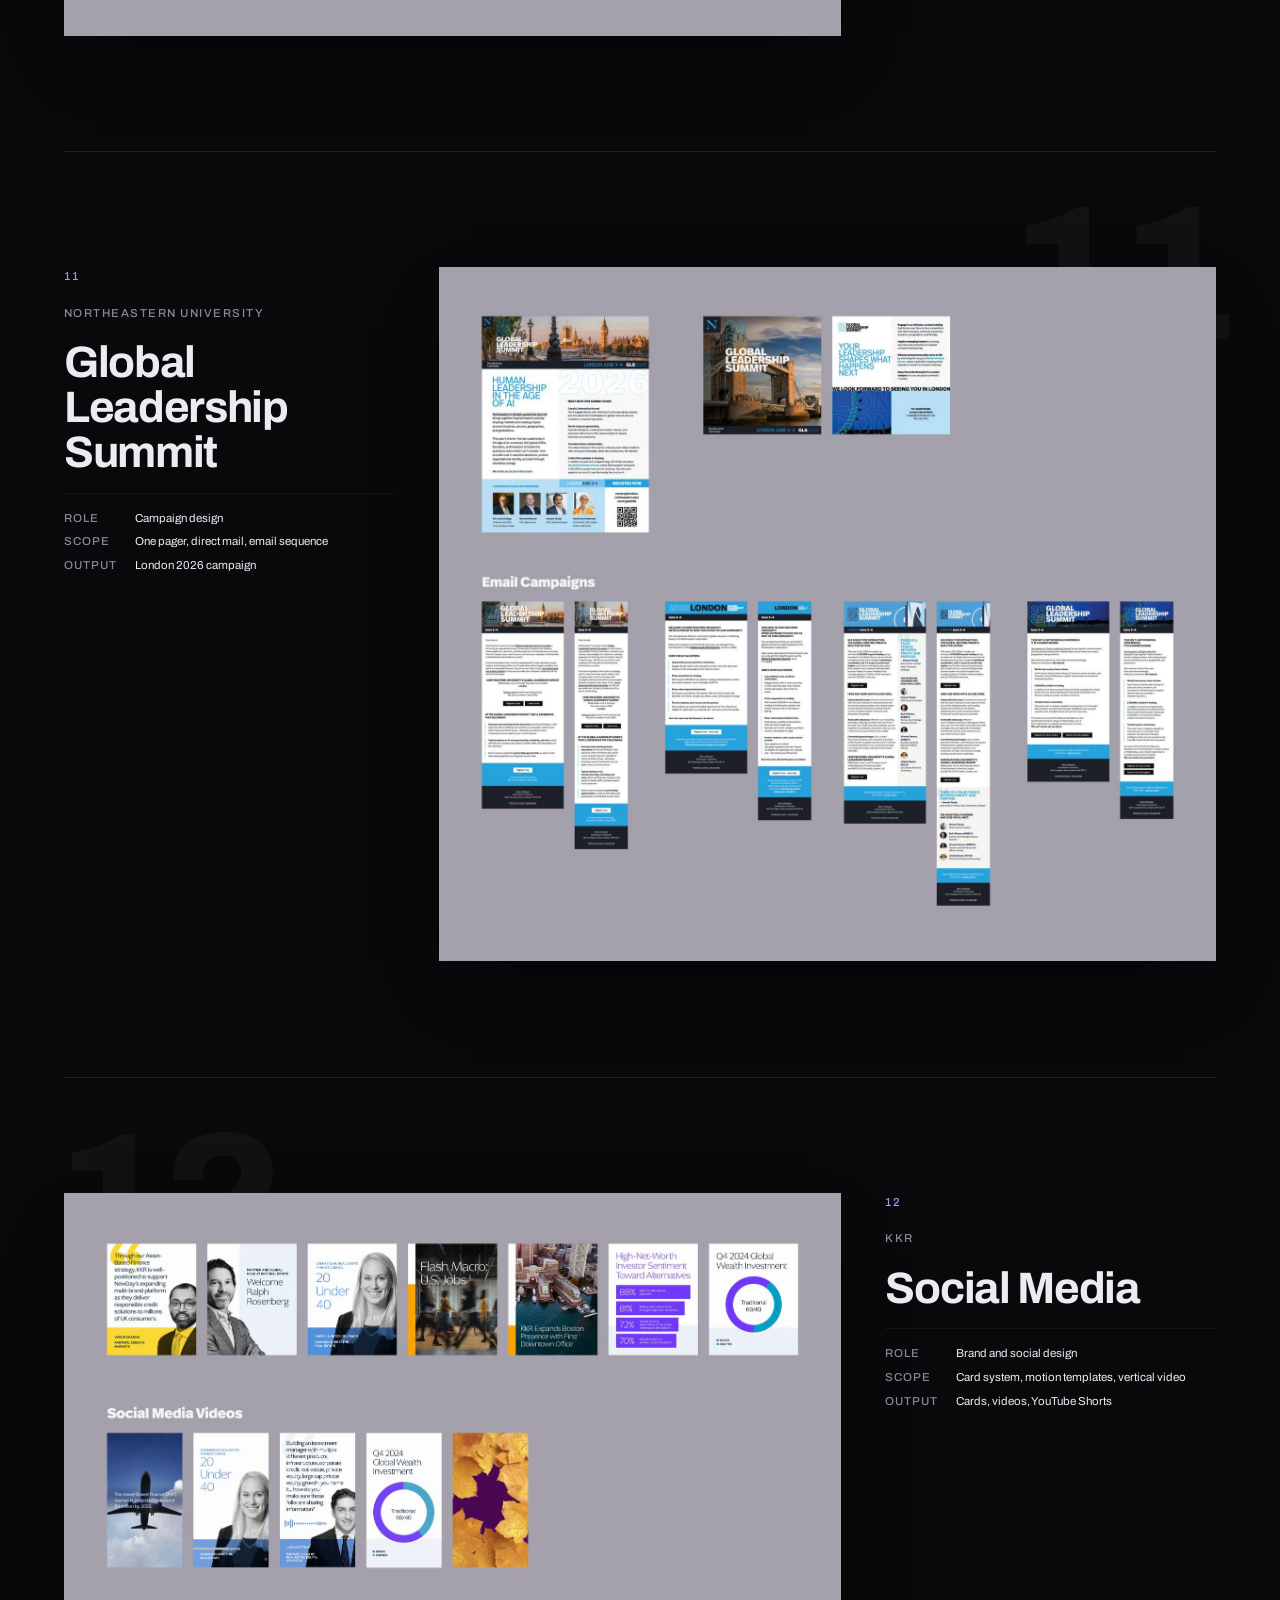
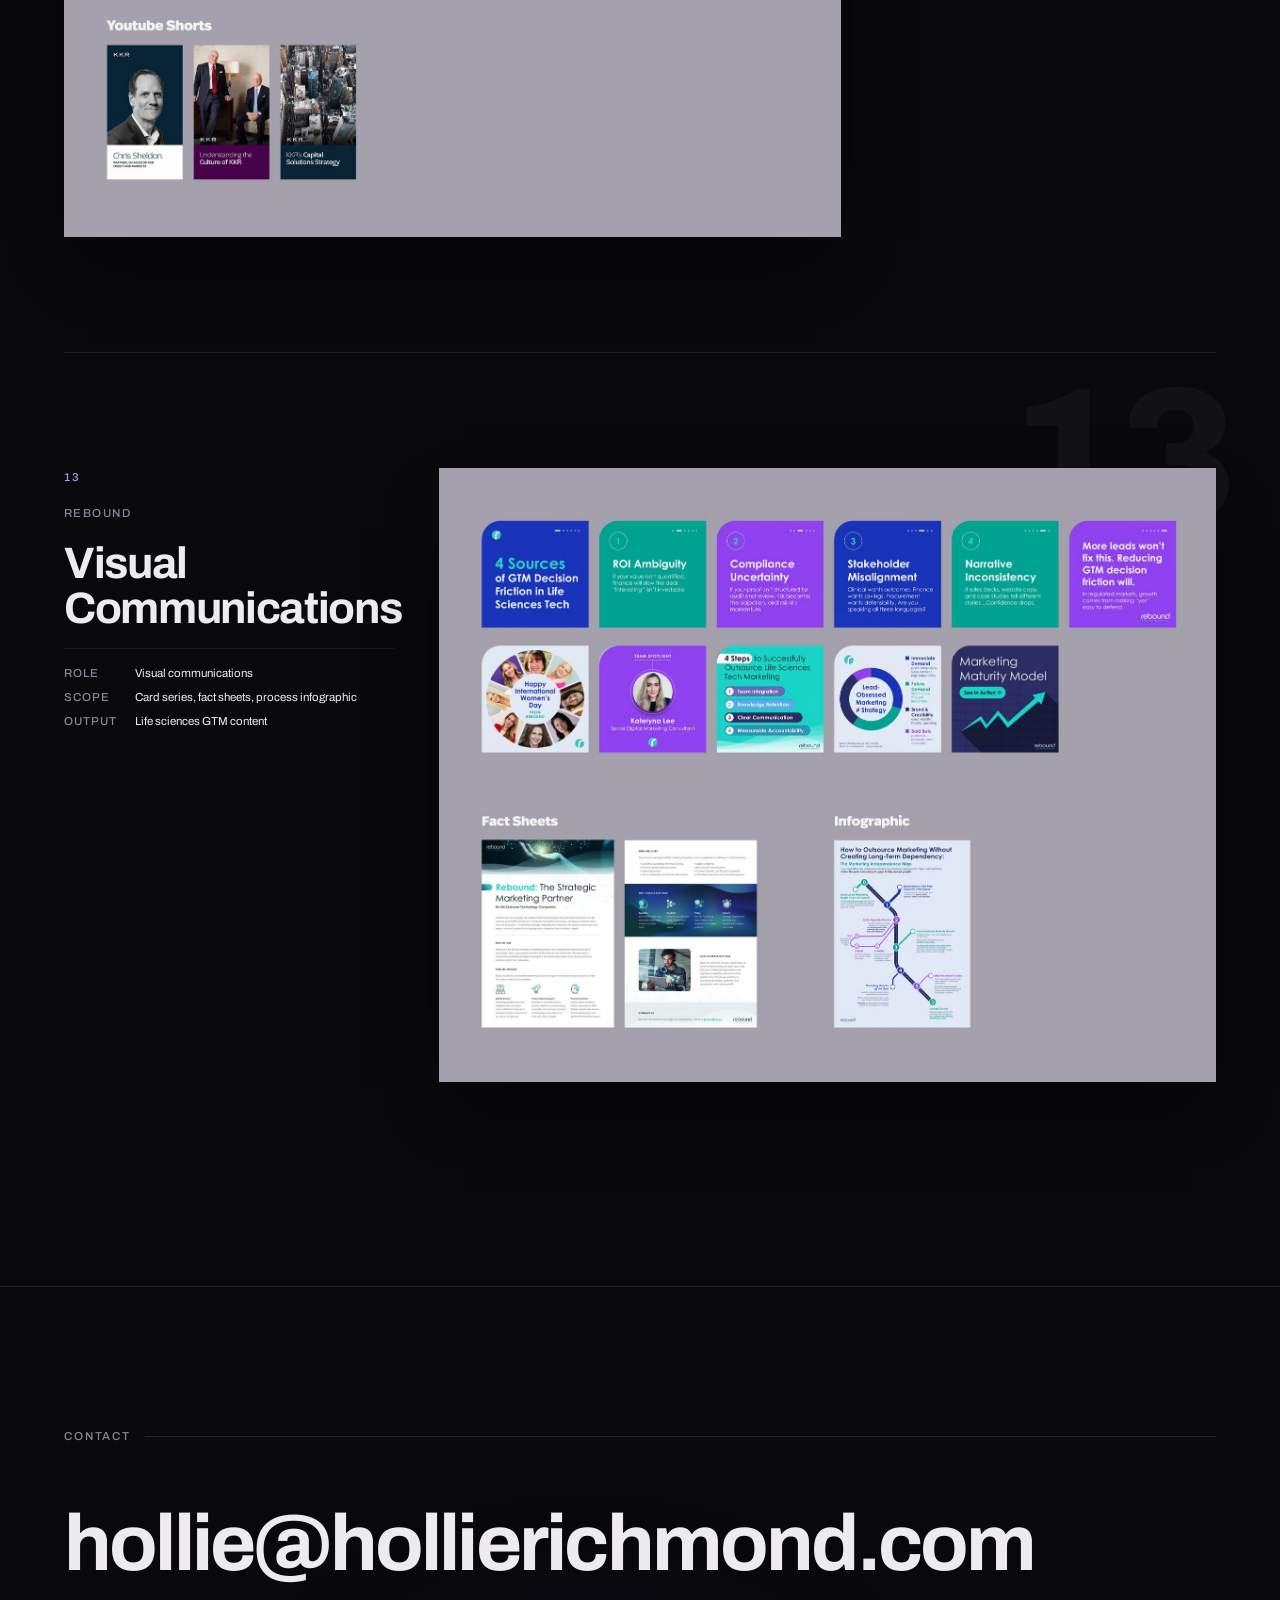
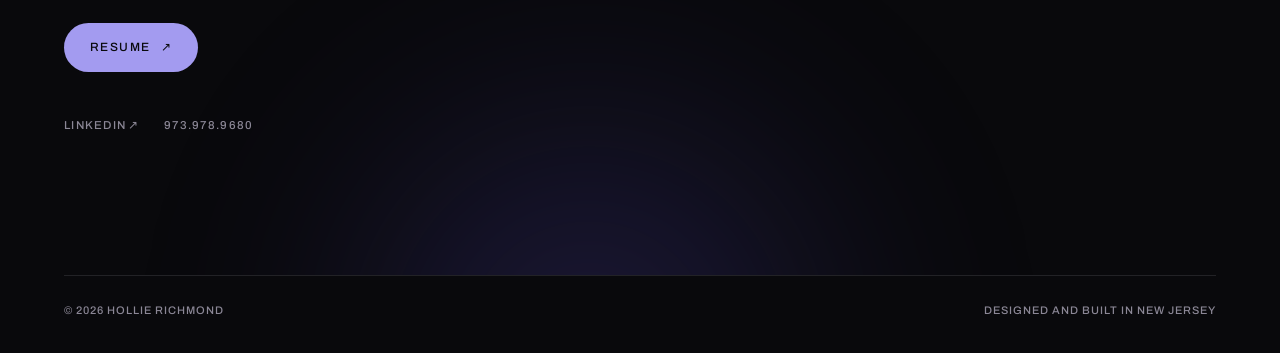
==== commit 1fcb1c48: "commit" ====
--- a/index.html
+++ b/index.html
@@ -3,12 +3,12 @@
 <head>
 <meta charset="utf-8">
 <meta name="viewport" content="width=device-width, initial-scale=1, viewport-fit=cover">
-<meta name="description" content="Hollie Richmond — digital experience designer working across product, brand and systems. Selected work for IQVIA, KKR, Unisys, Mobeus, Northeastern University, Underscore Marketing and Rebound.">
+<meta name="description" content="Hollie Richmond, senior product and UI designer for enterprise and healthcare. Selected work for IQVIA, KKR, Unisys, Mobeus, Northeastern University, Underscore Marketing and Rebound.">
 <meta name="theme-color" content="#09090C">
 <link rel="canonical" href="https://hollierichmond.com/">
 <meta property="og:type" content="website">
 <meta property="og:title" content="Hollie Richmond">
-<meta property="og:description" content="Digital experience designer working across product, brand and systems.">
+<meta property="og:description" content="Senior product and UI designer for enterprise and healthcare.">
 <meta property="og:url" content="https://hollierichmond.com/">
 <meta property="og:image" content="https://hollierichmond.com/img/w01.jpg">
 <meta name="twitter:card" content="summary_large_image">
@@ -371,9 +371,9 @@
     </div>
     <div class="grid-lines" aria-hidden="true"></div>
     <div class="wrap hero-in">
-      <h1 data-px="-0.06">Digital experience designer working across <em>product, brand and systems</em>.</h1>
+      <h1 data-px="-0.06">Product design for complex <em>enterprise and healthcare</em> software.</h1>
       <div class="hero-lede" data-px="0.04">
-        <p>I design digital experiences that bring <strong>product, brand, and technology</strong> together: from enterprise product UI and design systems to websites and the campaigns that bring them to life.</p>
+        <p>I'm a senior product/UI designer who specializes in turning <strong>complex enterprise and healthcare products</strong> into polished, scalable experiences, with deep design-system expertise and increasingly AI-native product experience.</p>
       </div>
     <div class="caps hero-caps" data-rise>
       <div class="cap">
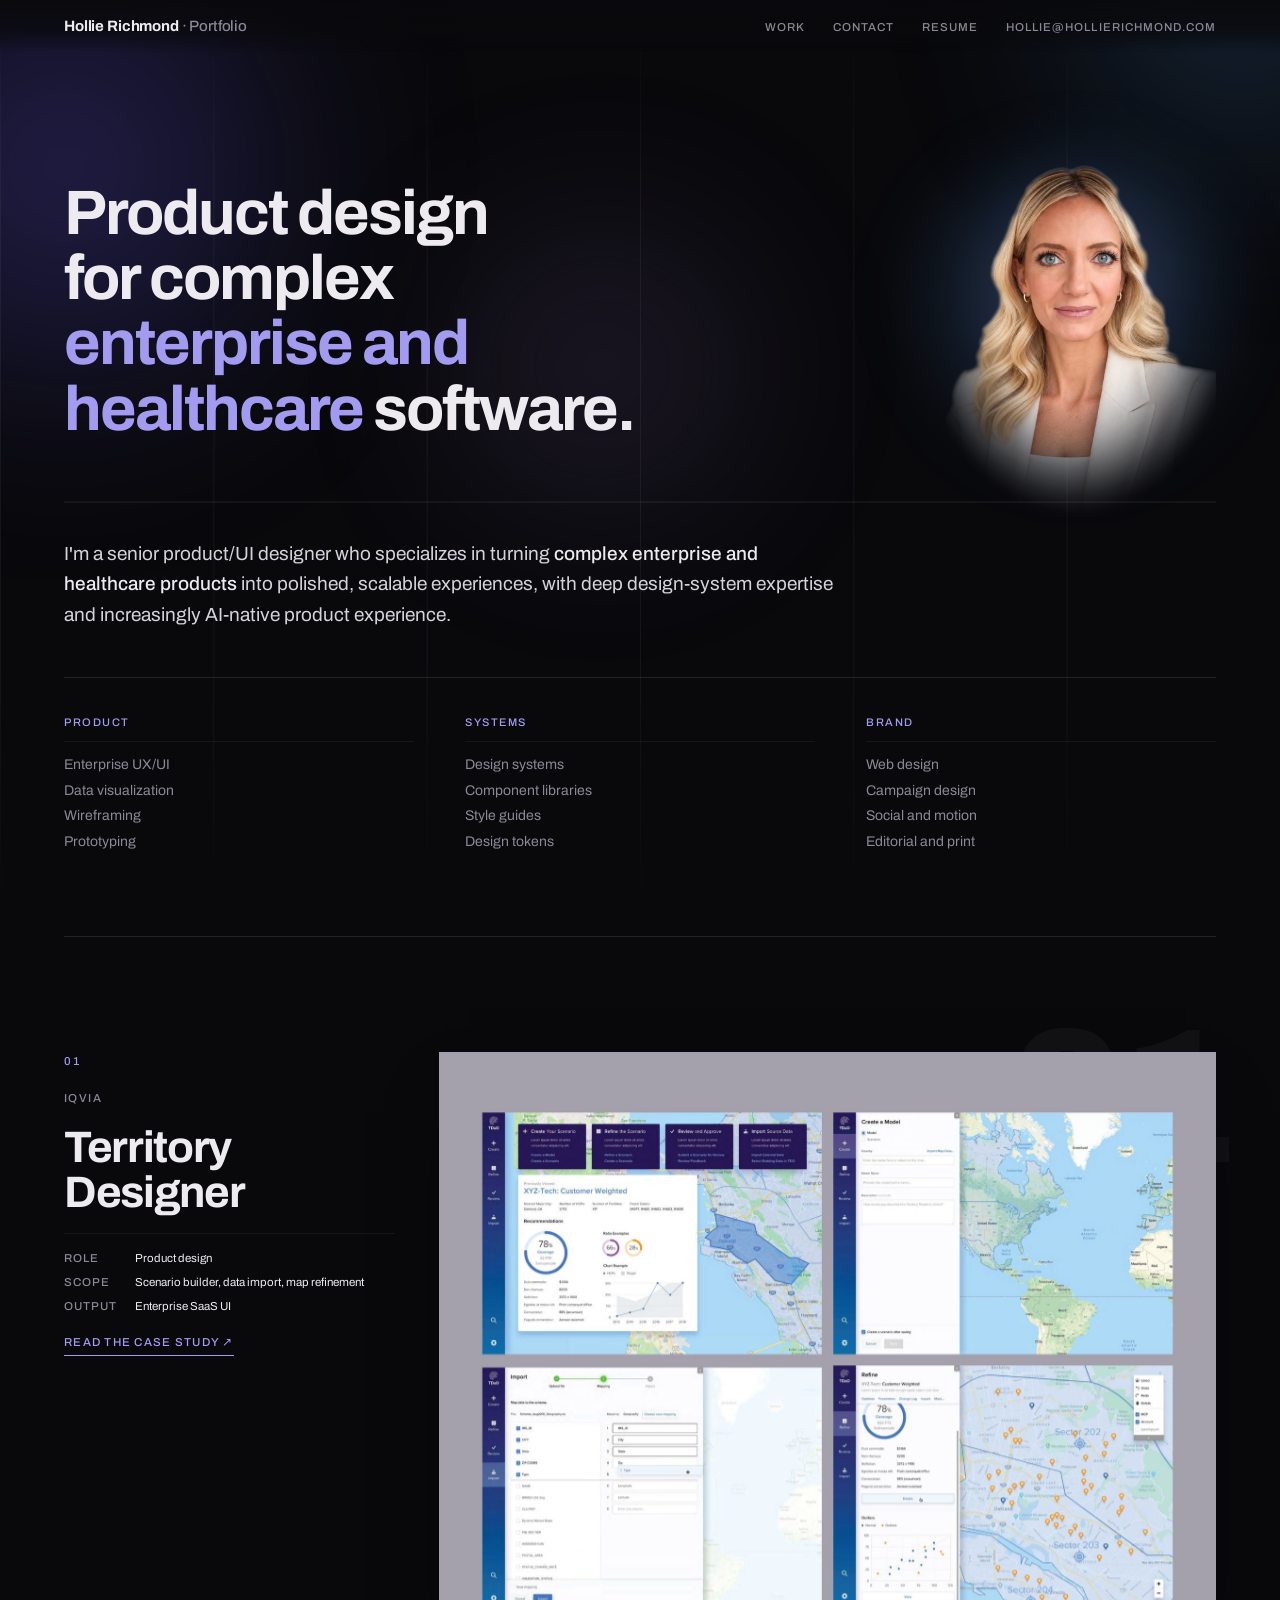
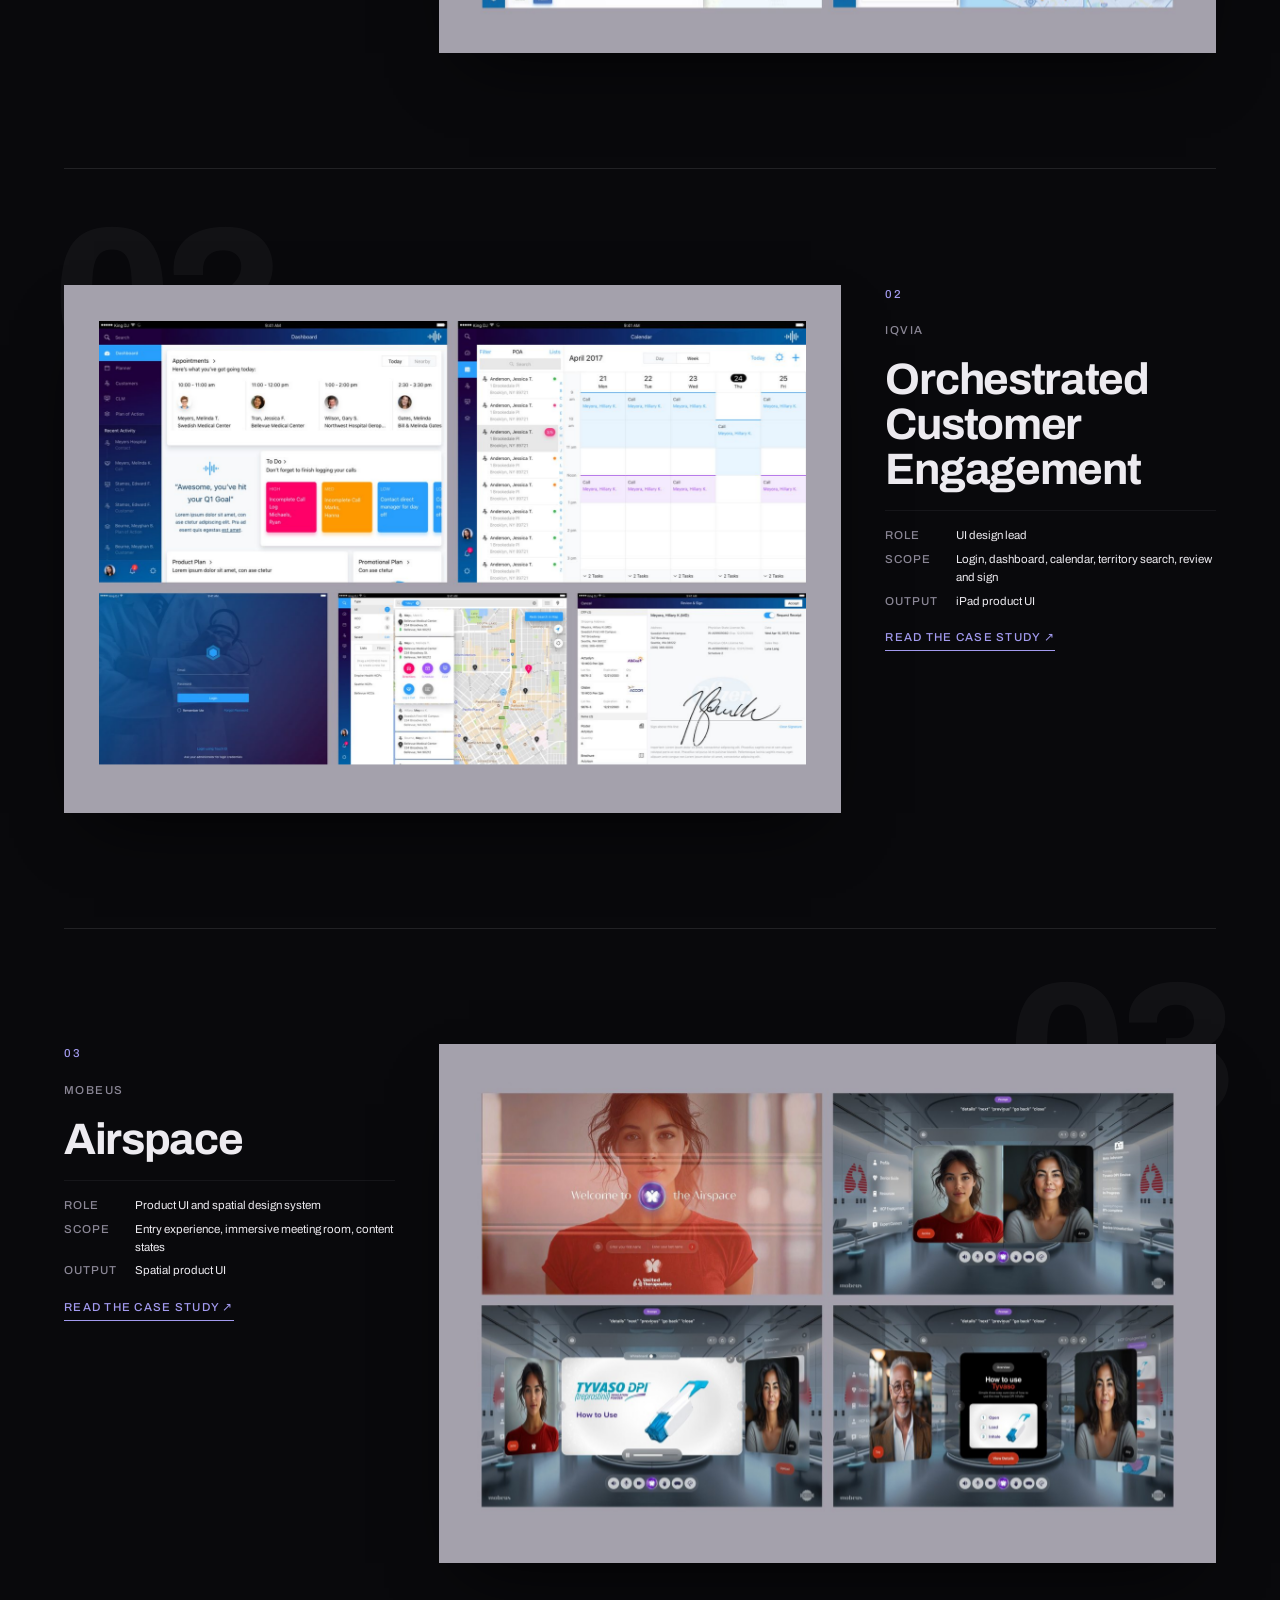
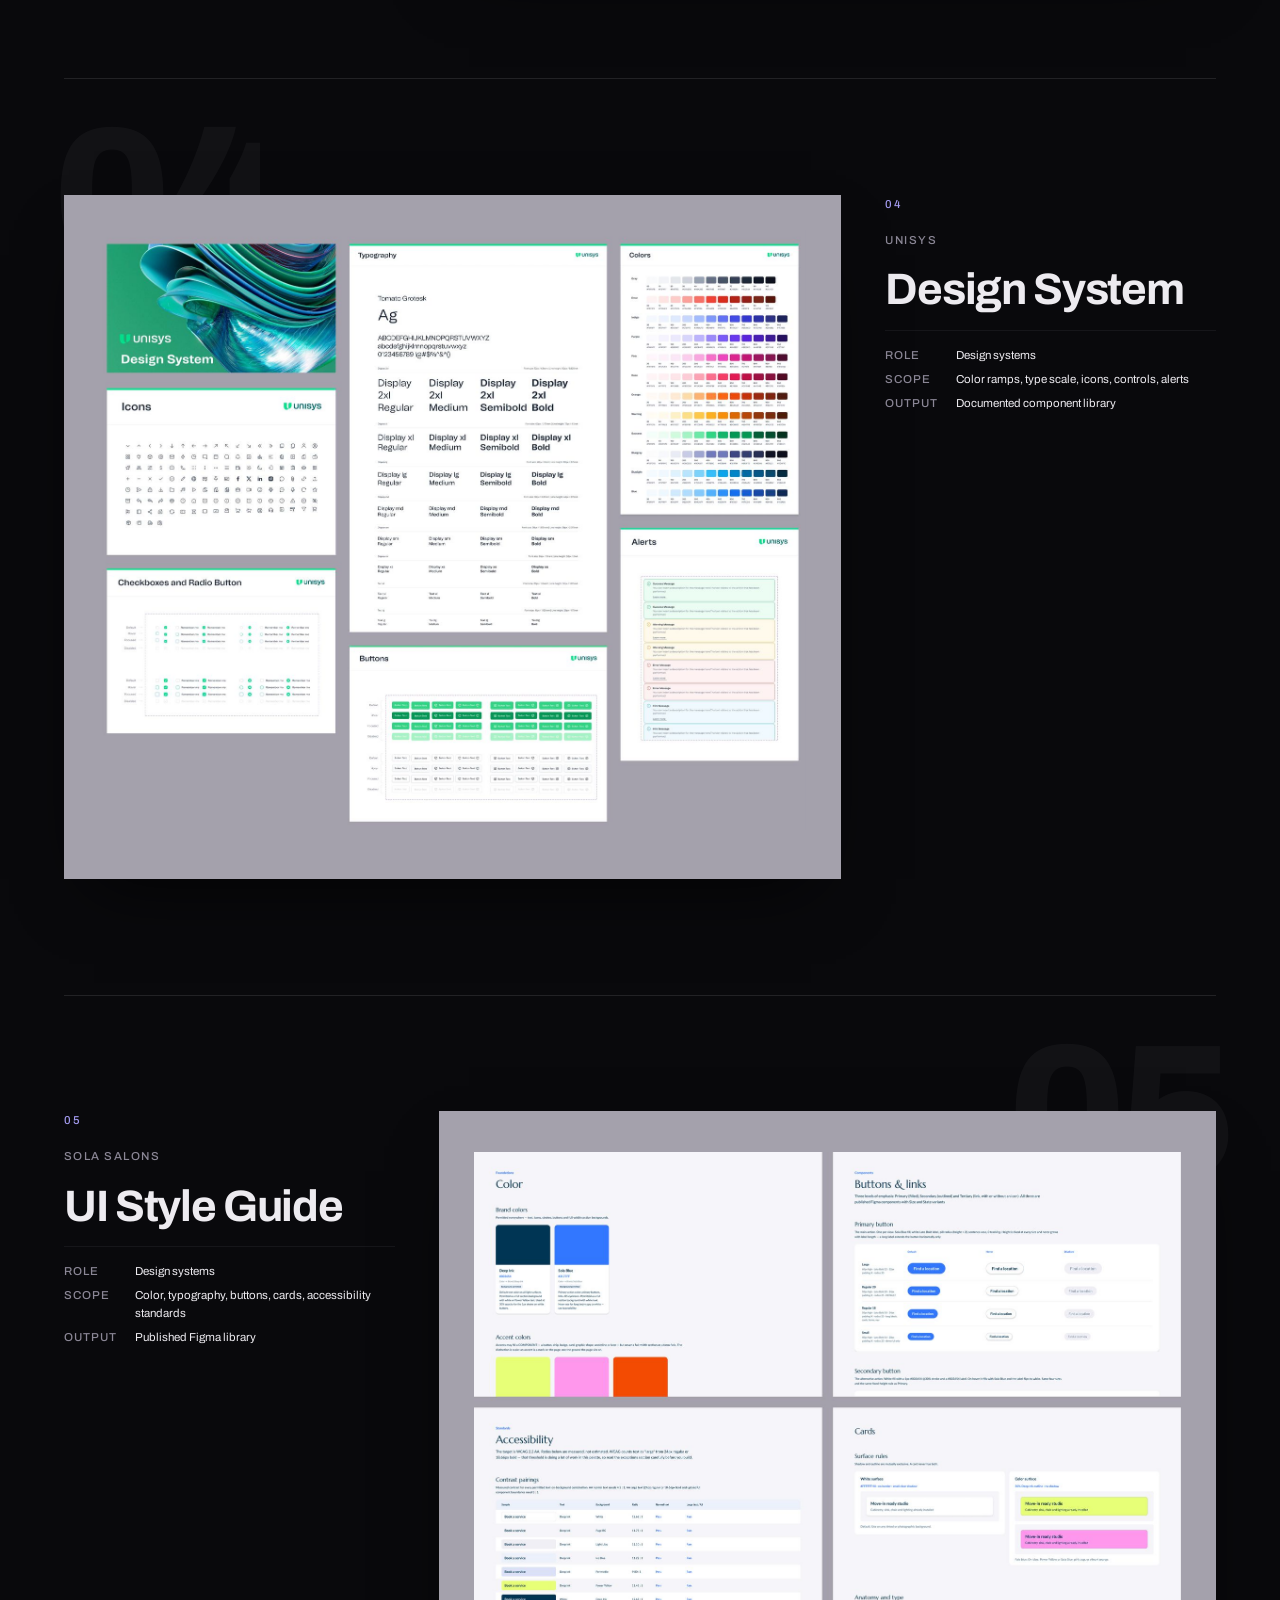
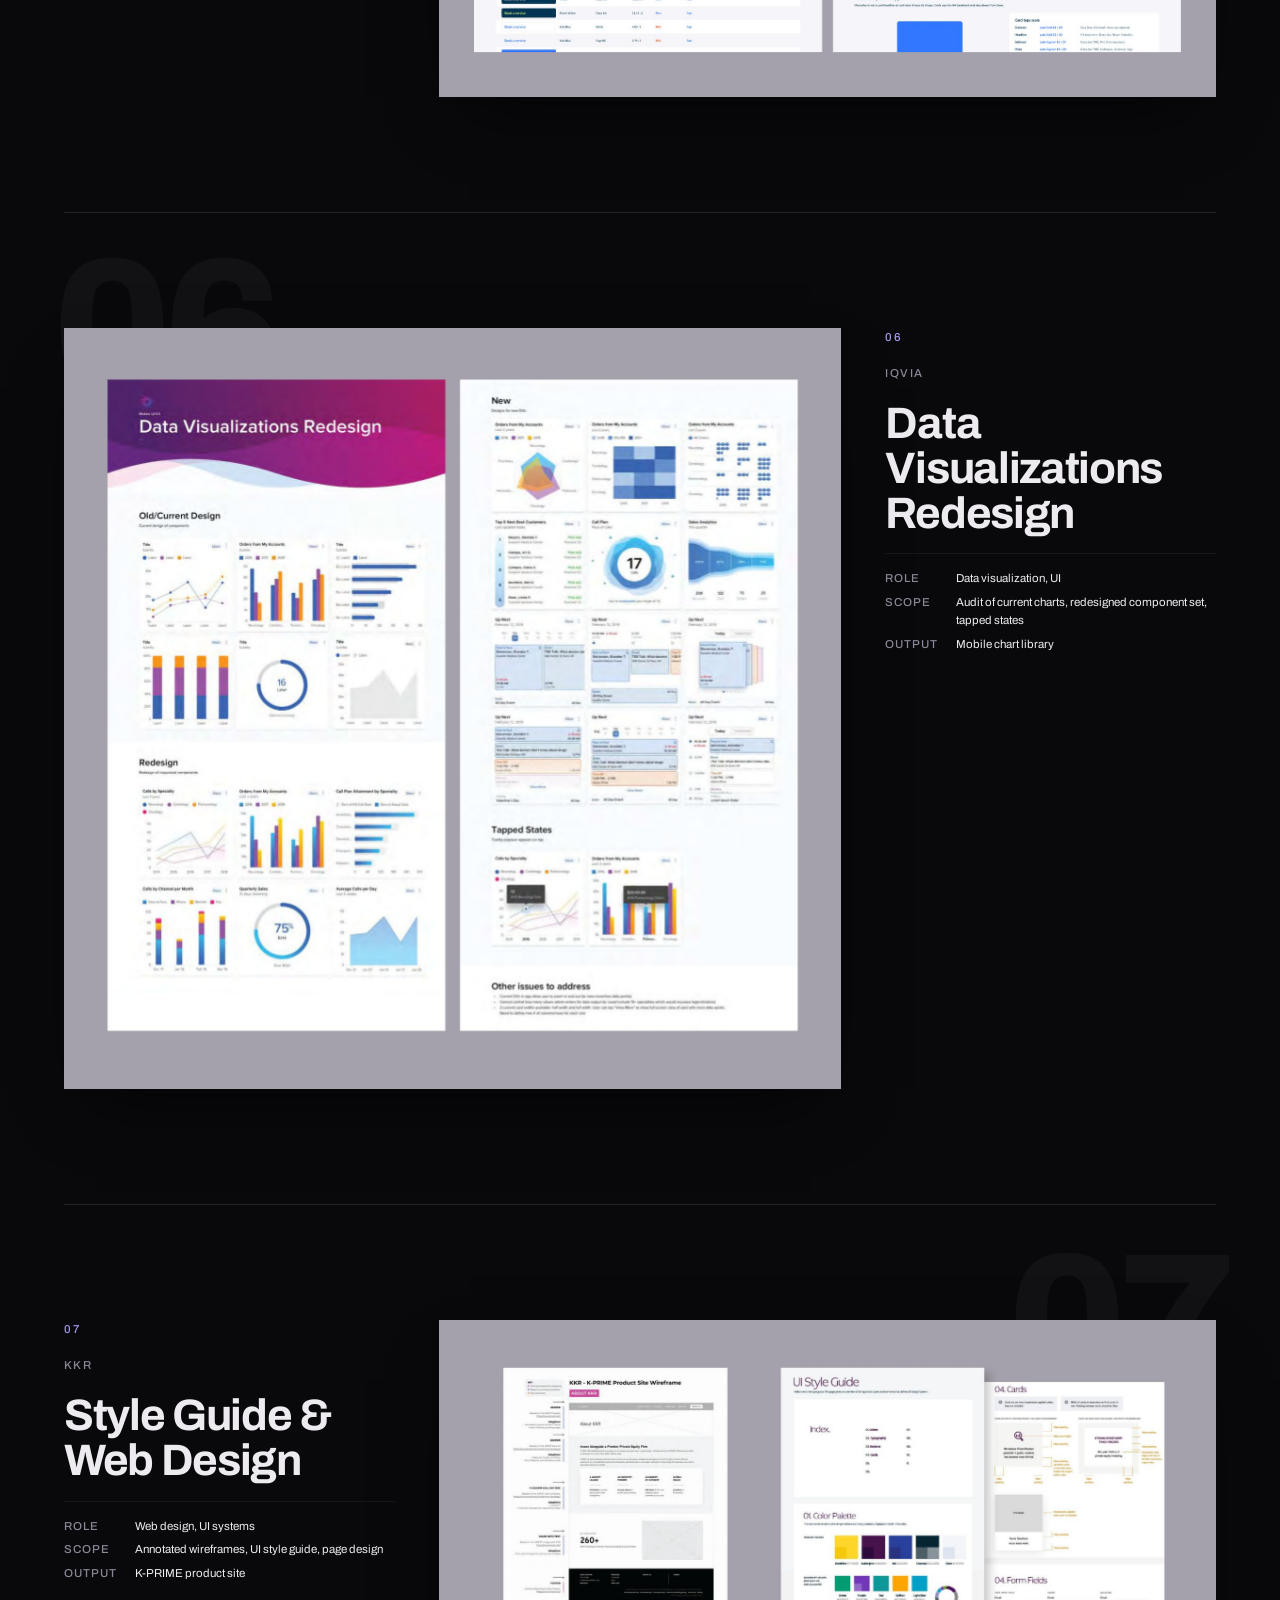
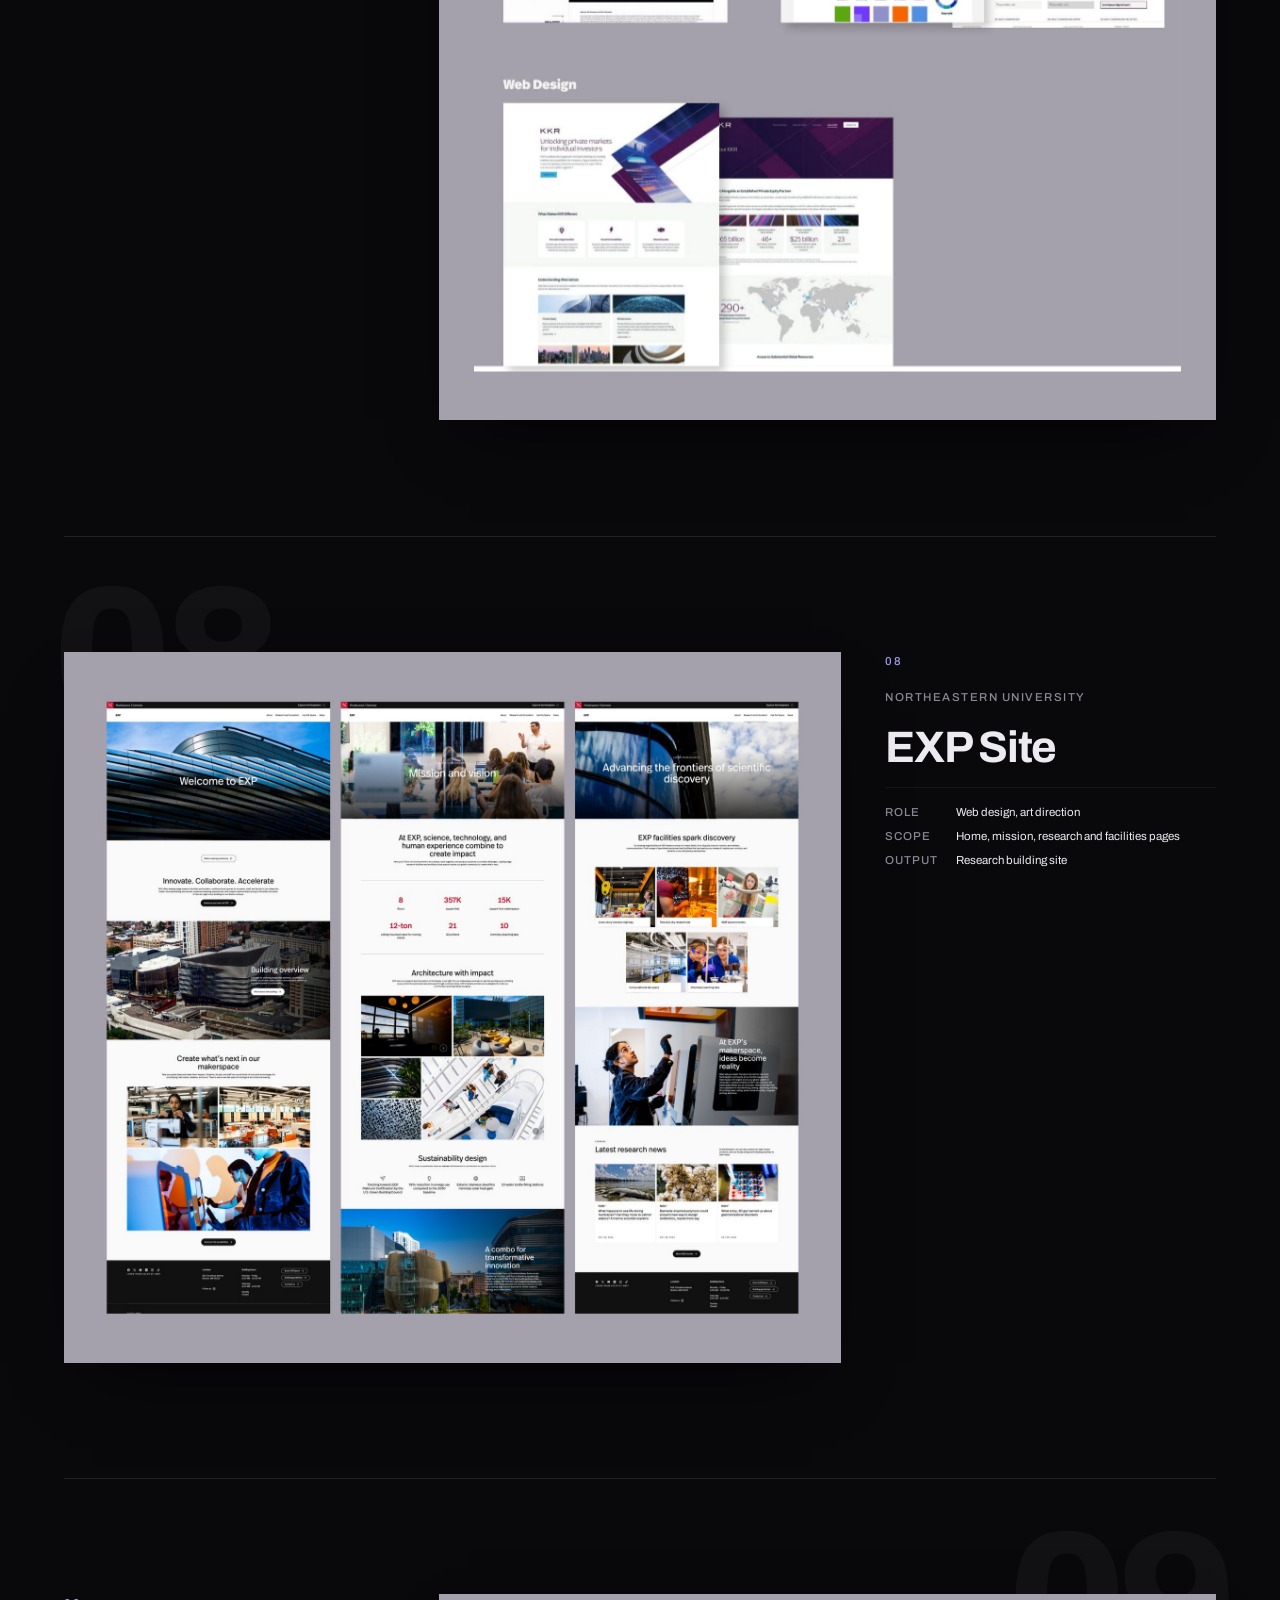
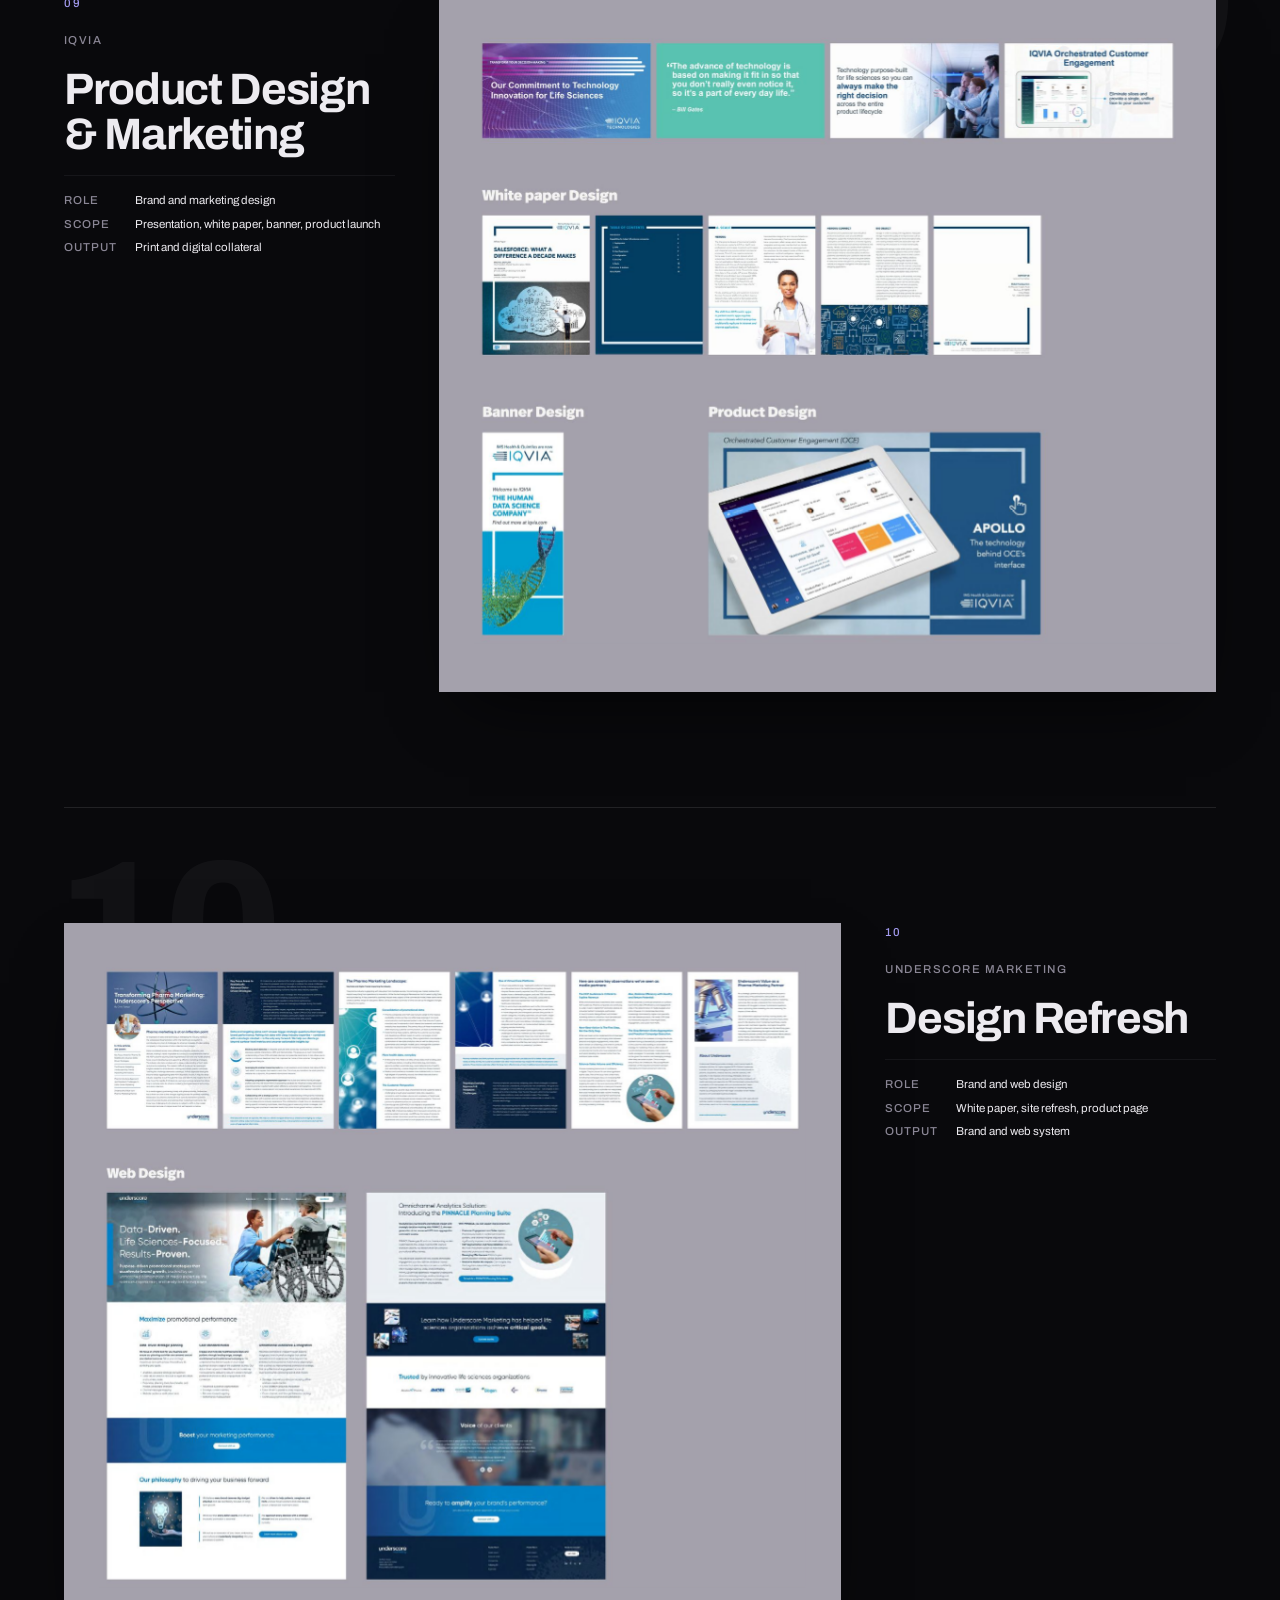
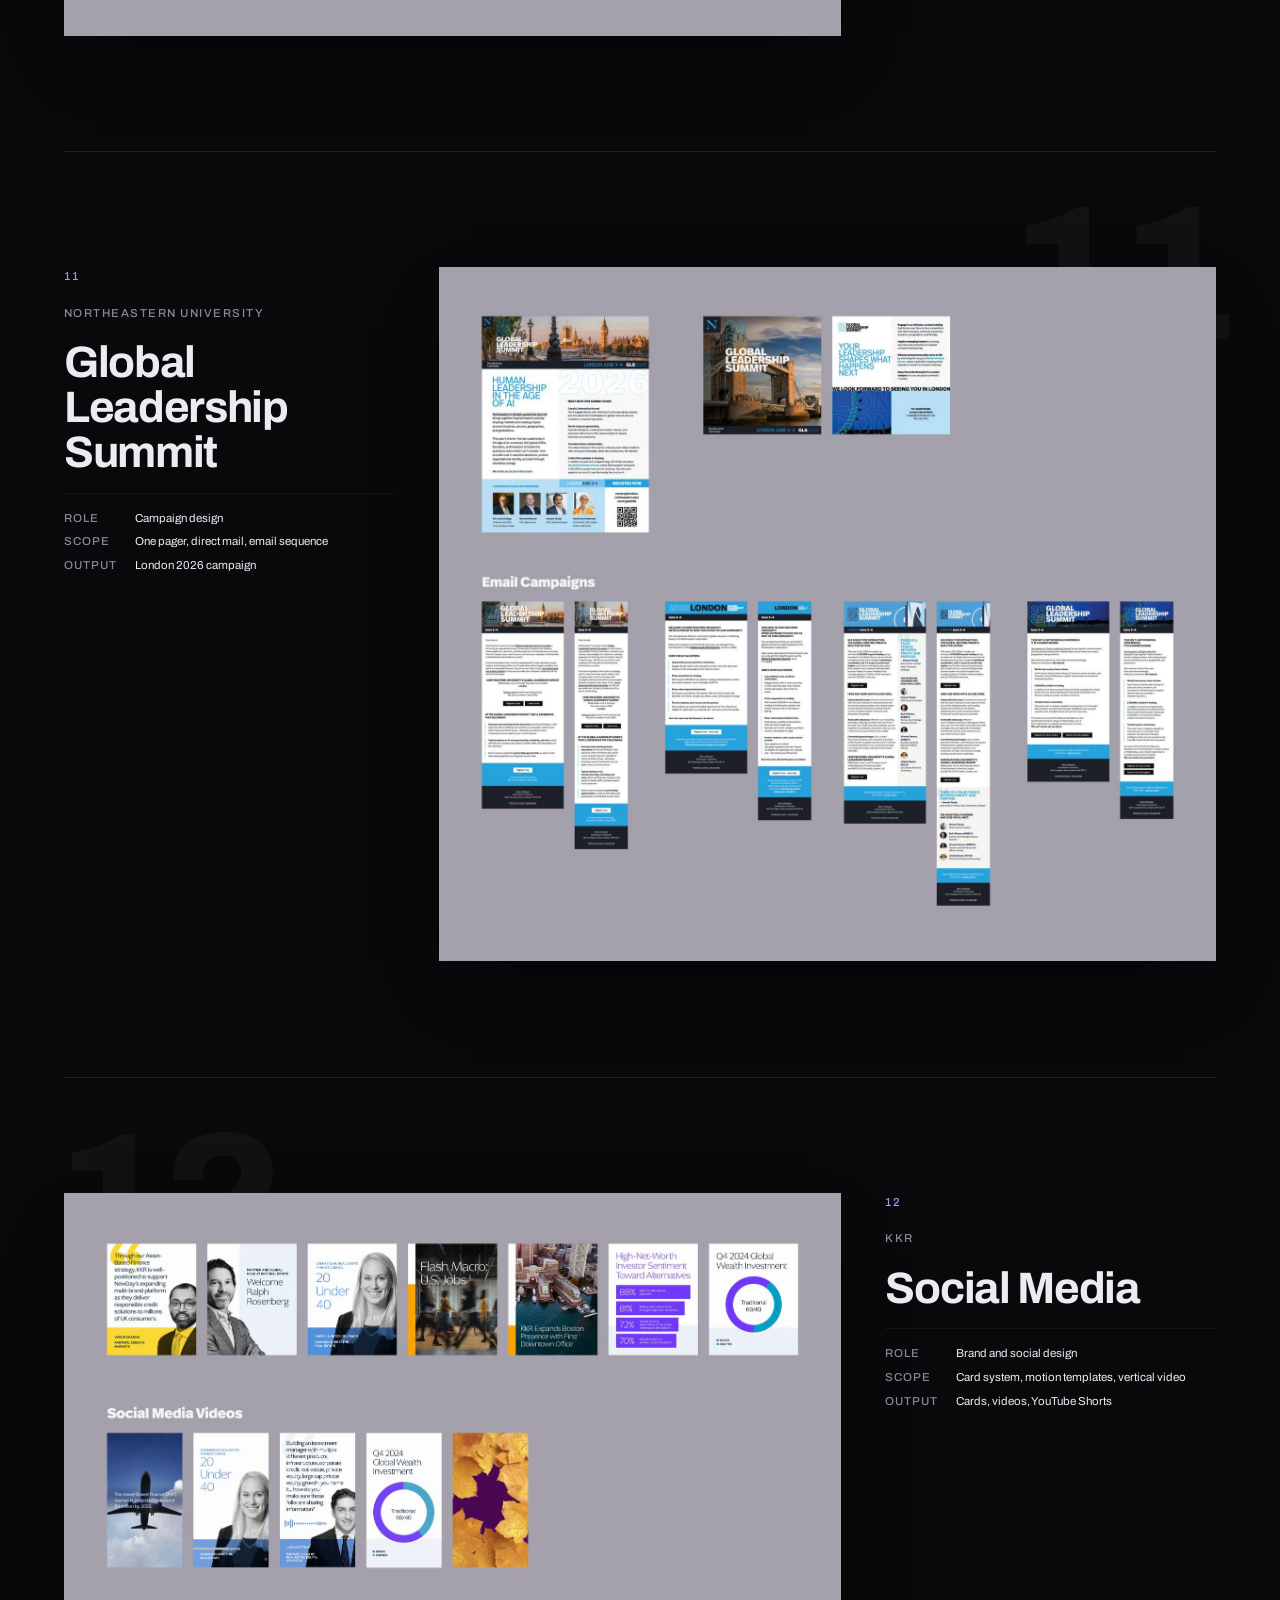
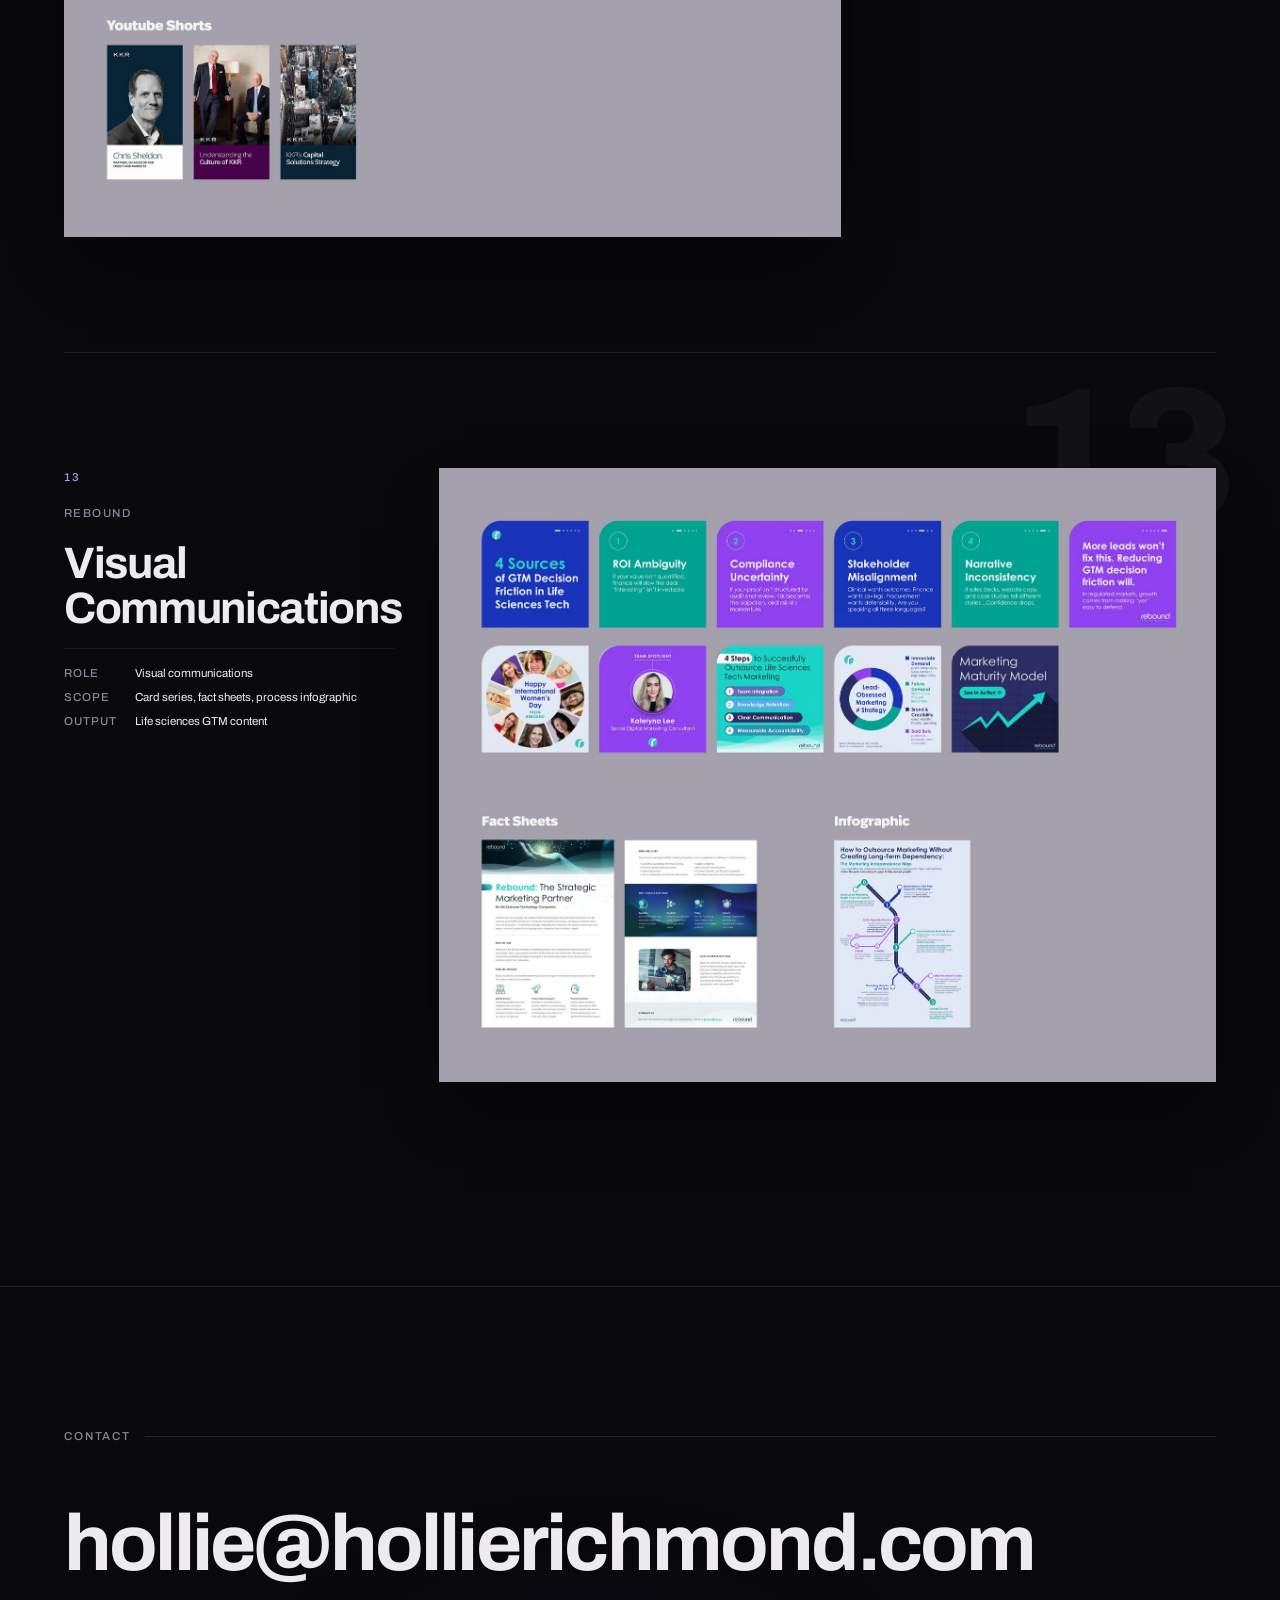
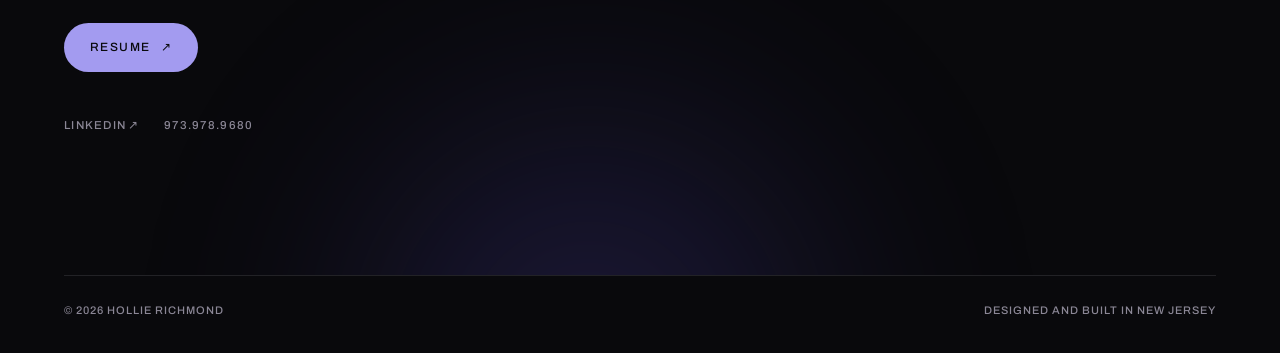
==== commit 5a4c4242: "commit" ====
--- a/index.html
+++ b/index.html
@@ -126,6 +126,26 @@
     font-size:clamp(19px,2.3vw,28px);line-height:1.28;letter-spacing:-.015em;margin:0;
   }
 
+
+  /* ---------- headshot: background removed, edges feathered in the image itself ---------- */
+  .holo{display:none}
+  @media (min-width:960px){
+    .holo{
+      display:block;position:absolute;z-index:0;right:var(--gut);top:clamp(-40px,-3vw,-10px);
+      width:clamp(240px,22vw,340px);aspect-ratio:3/4;pointer-events:none;
+      animation:holo-float 7s ease-in-out infinite;
+    }
+    .holo-glow{
+      position:absolute;inset:4% -12% 10%;border-radius:50%;
+      background:radial-gradient(ellipse at 50% 42%,rgba(163,155,240,.42) 0%,rgba(60,130,200,.2) 42%,rgba(9,9,12,0) 70%);
+      filter:blur(34px);
+    }
+    .holo-frame{position:absolute;inset:0}
+    .holo-frame img{width:100%;height:100%;object-fit:contain;display:block}
+  }
+  @keyframes holo-float{0%,100%{transform:translateY(0)}50%{transform:translateY(-8px)}}
+  @media (prefers-reduced-motion:reduce){.holo{animation:none}}
+
   /* ---------- section labels ---------- */
   .sec-label{
     font-family:var(--mono);font-size:11.5px;letter-spacing:.16em;text-transform:uppercase;
@@ -371,6 +391,10 @@
     </div>
     <div class="grid-lines" aria-hidden="true"></div>
     <div class="wrap hero-in">
+      <div class="holo" aria-hidden="true">
+        <div class="holo-glow"></div>
+        <div class="holo-frame"><img src="img/headshot.webp" alt="" width="900" height="1200" fetchpriority="high" decoding="async"></div>
+      </div>
       <h1 data-px="-0.06">Product design for complex <em>enterprise and healthcare</em> software.</h1>
       <div class="hero-lede" data-px="0.04">
         <p>I'm a senior product/UI designer who specializes in turning <strong>complex enterprise and healthcare products</strong> into polished, scalable experiences, with deep design-system expertise and increasingly AI-native product experience.</p>
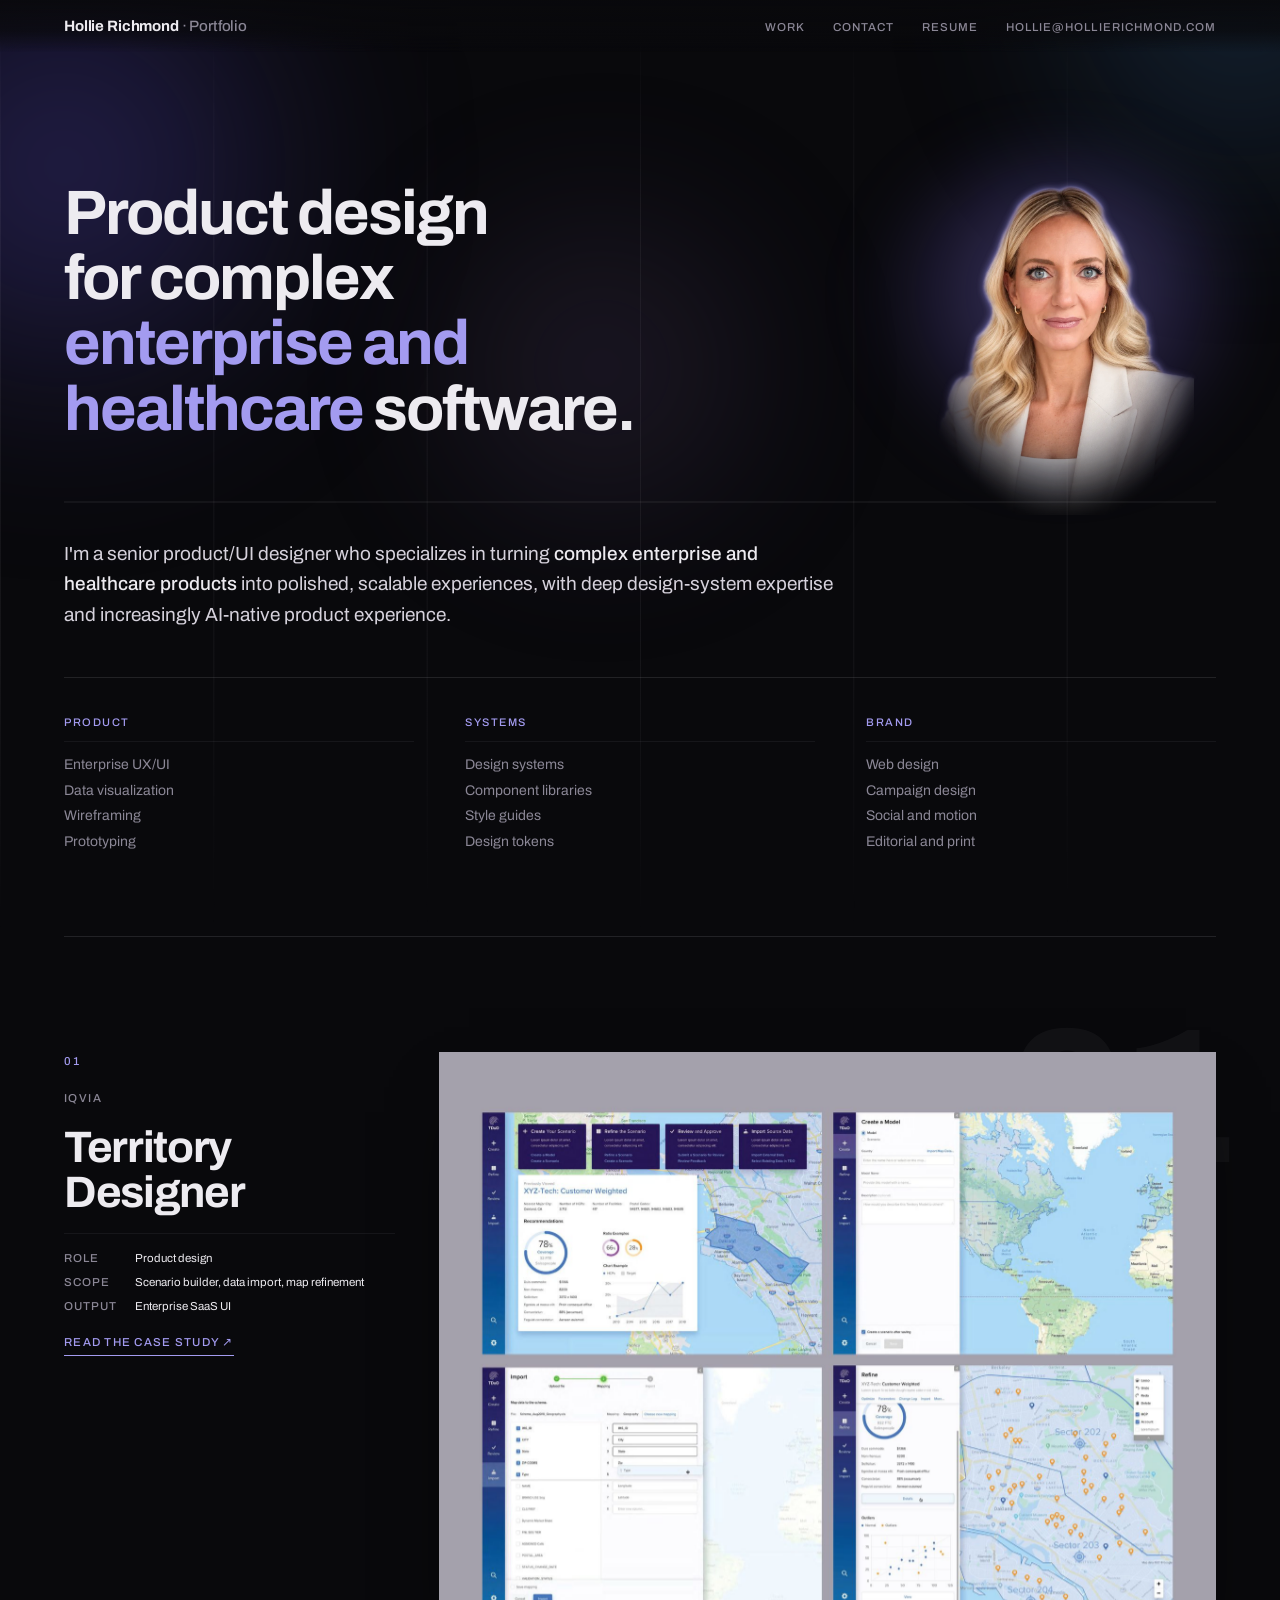
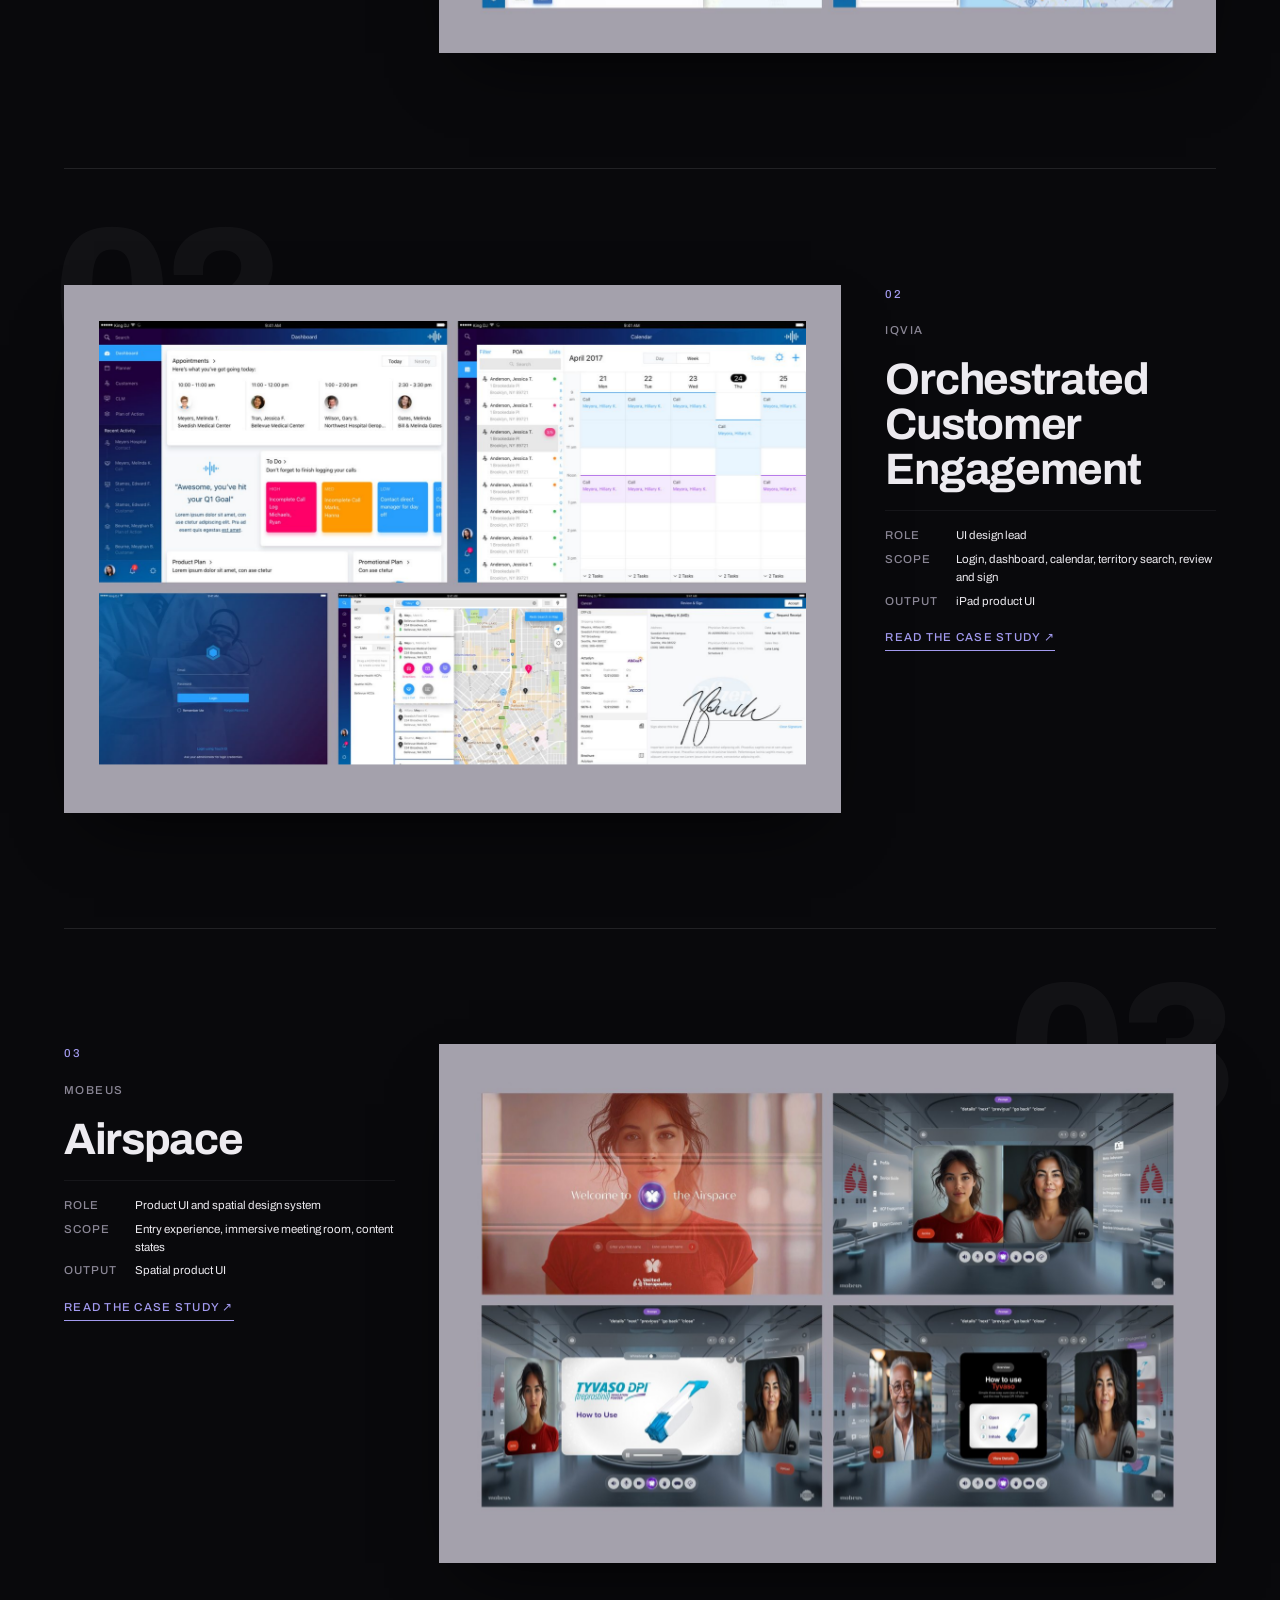
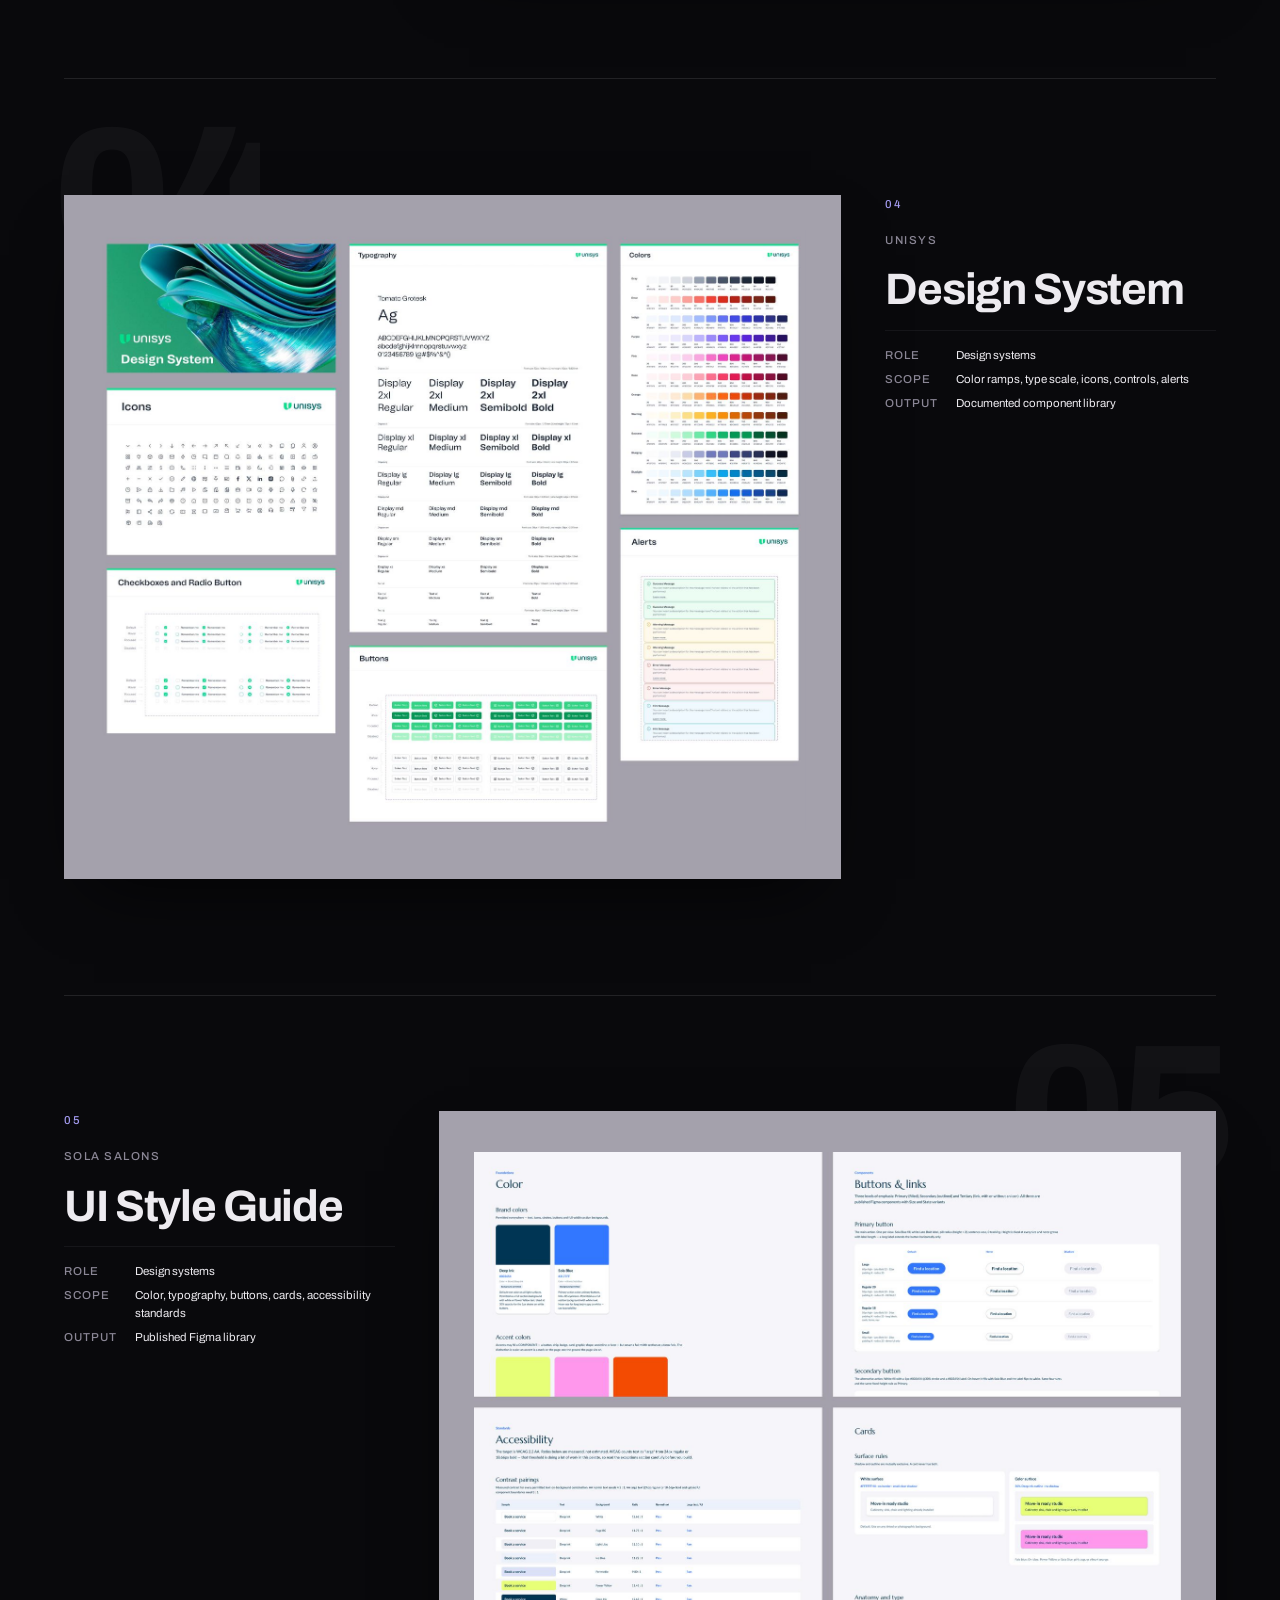
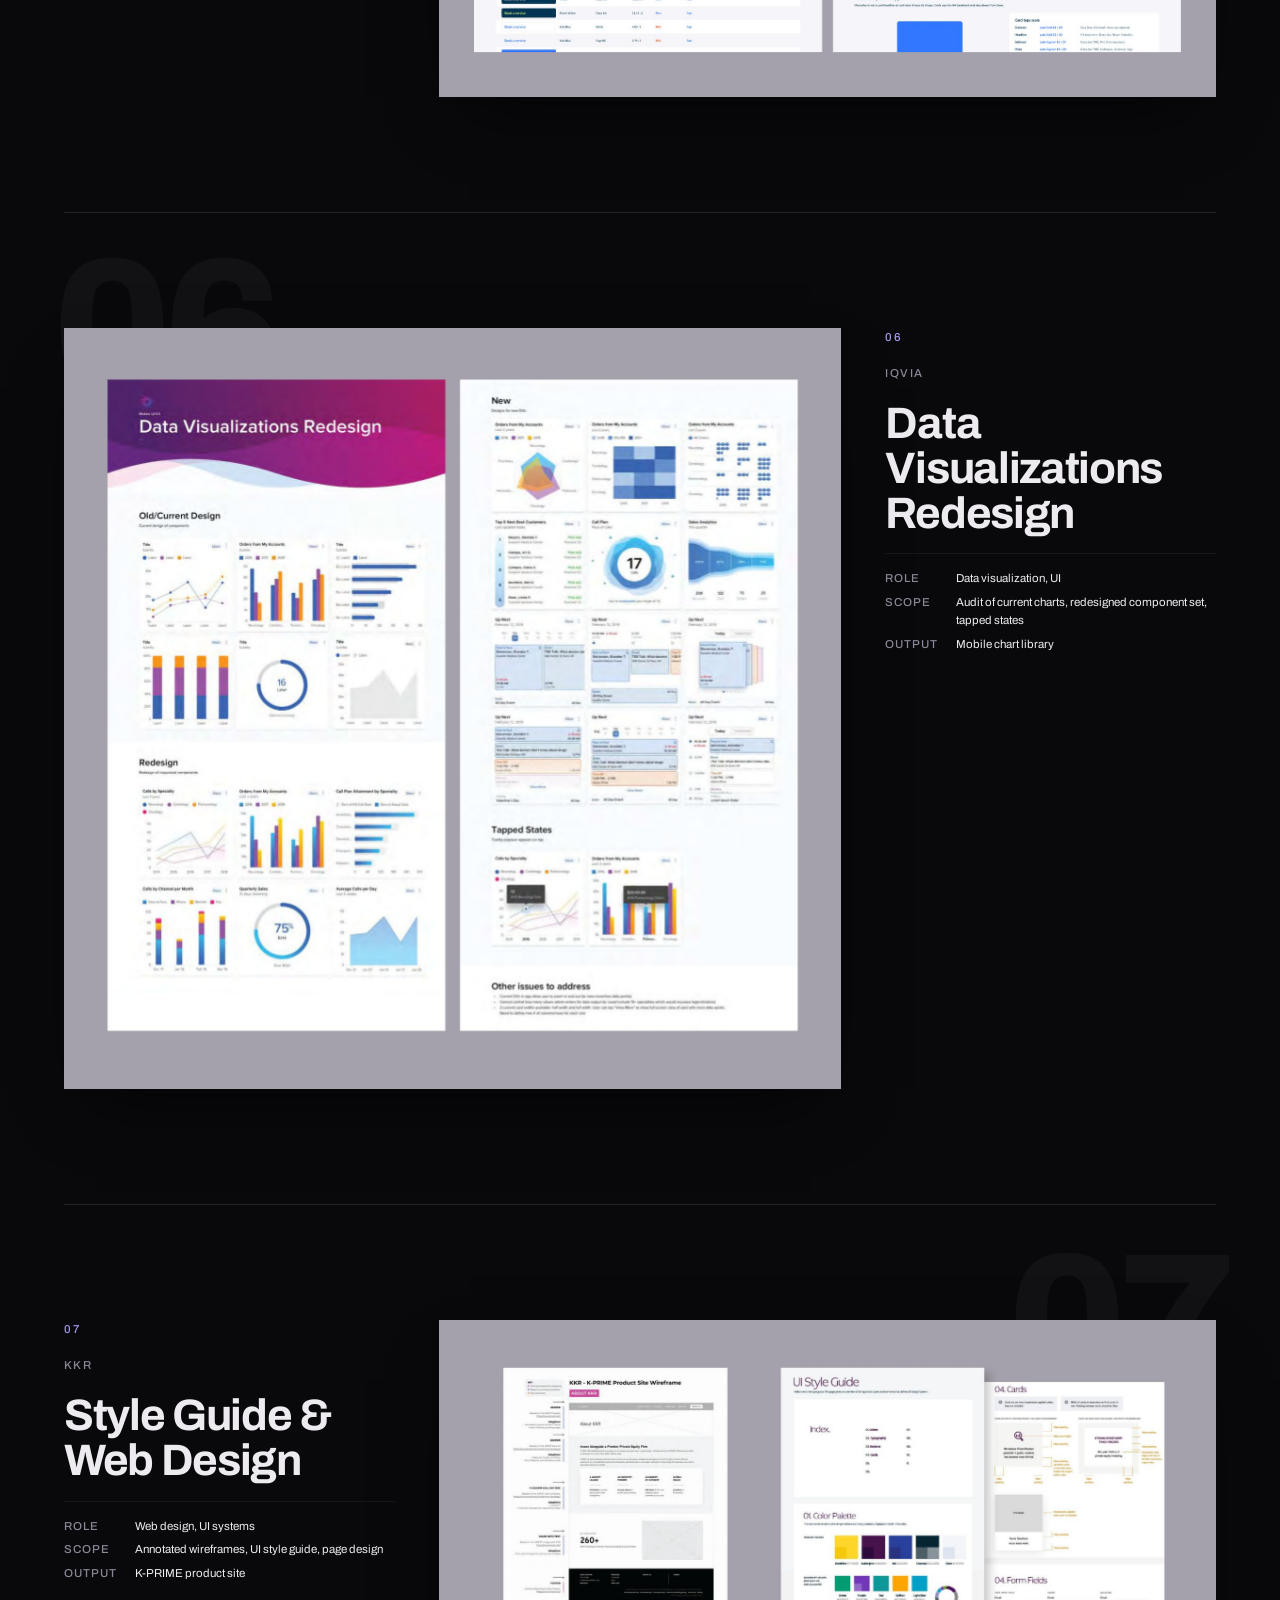
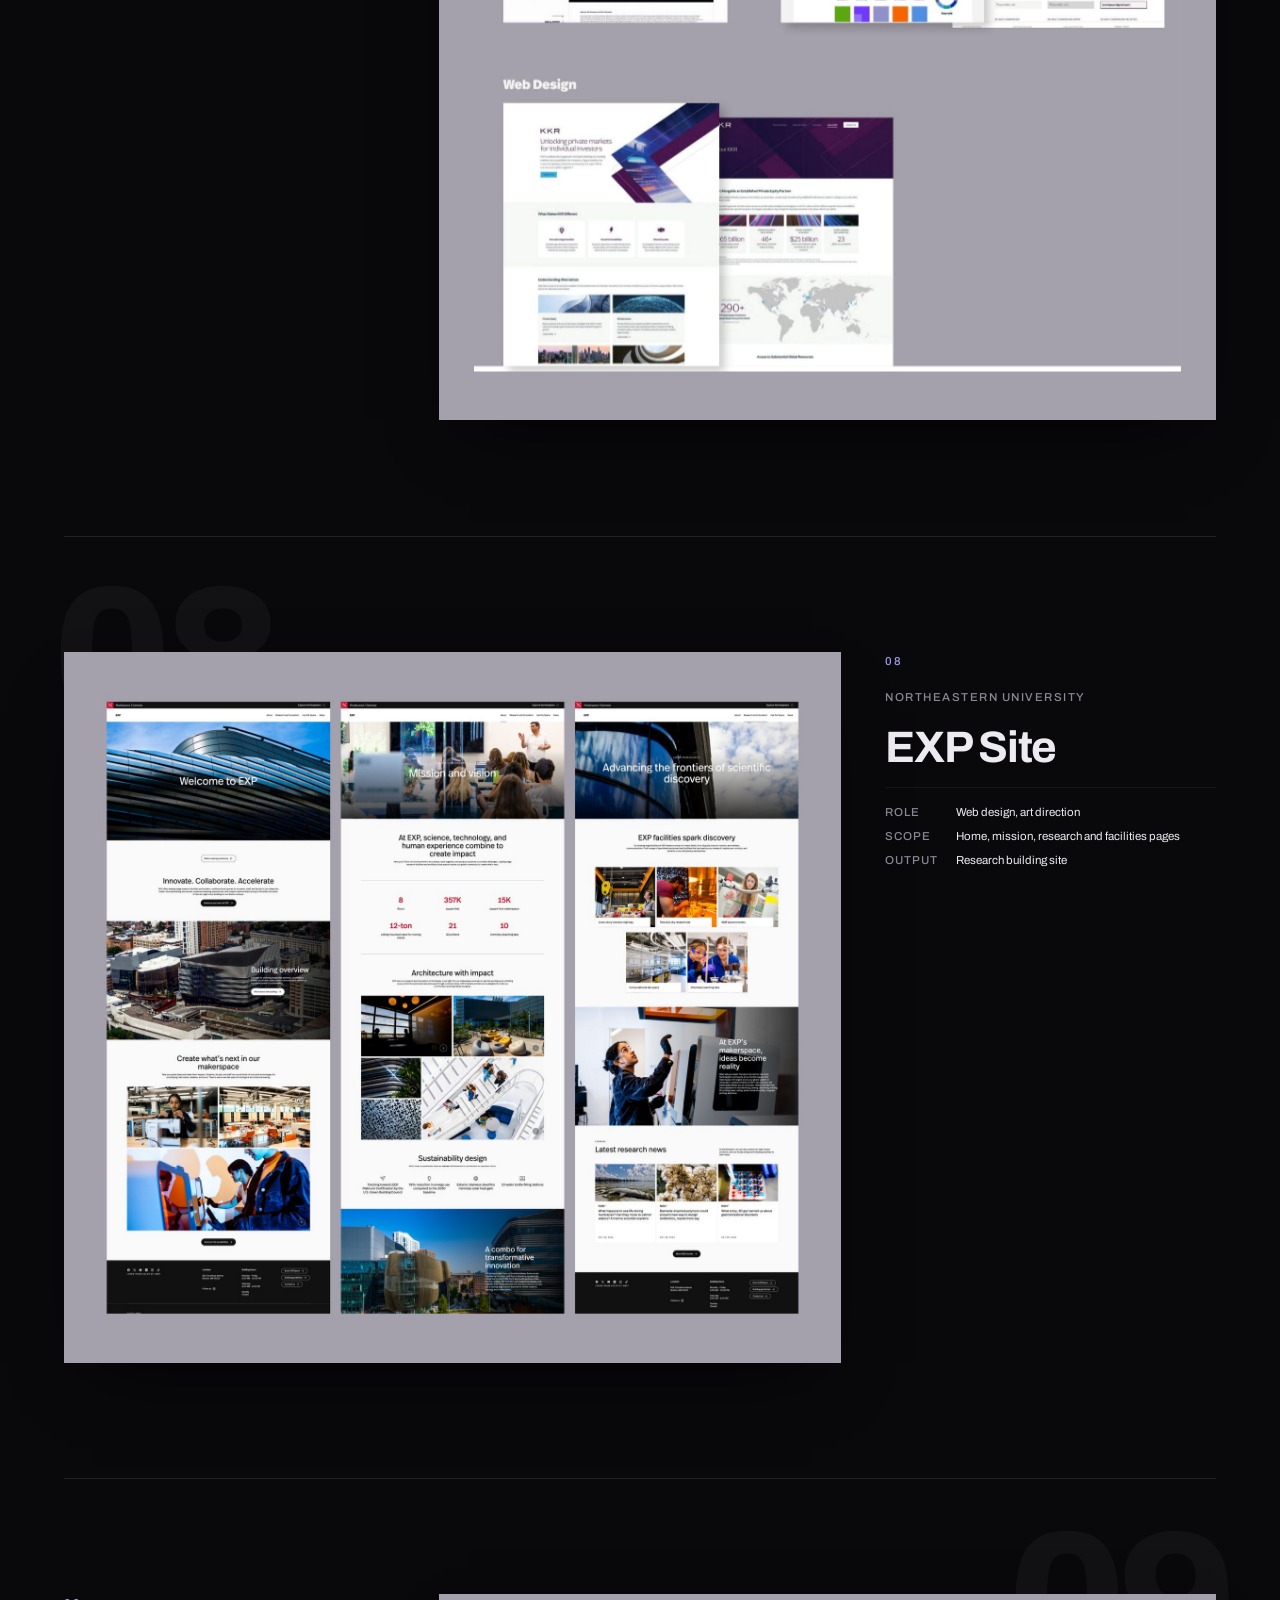
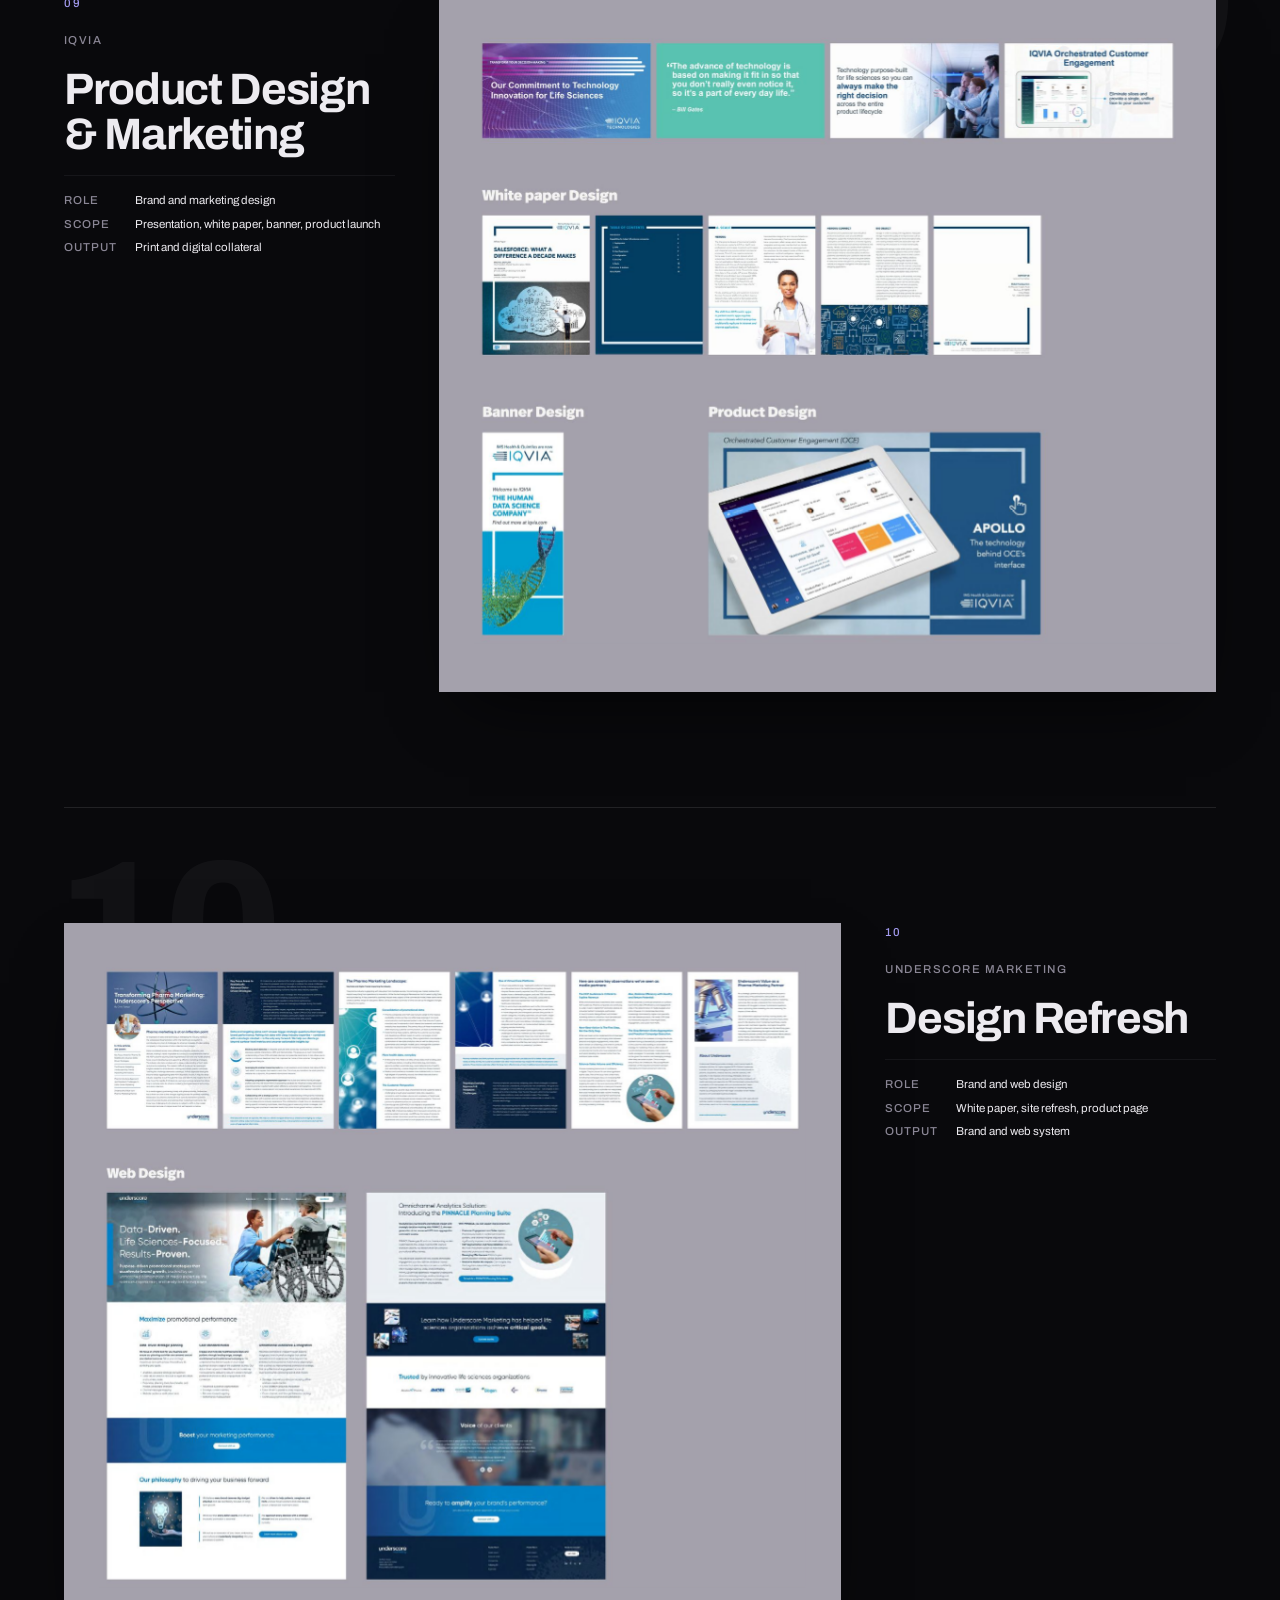
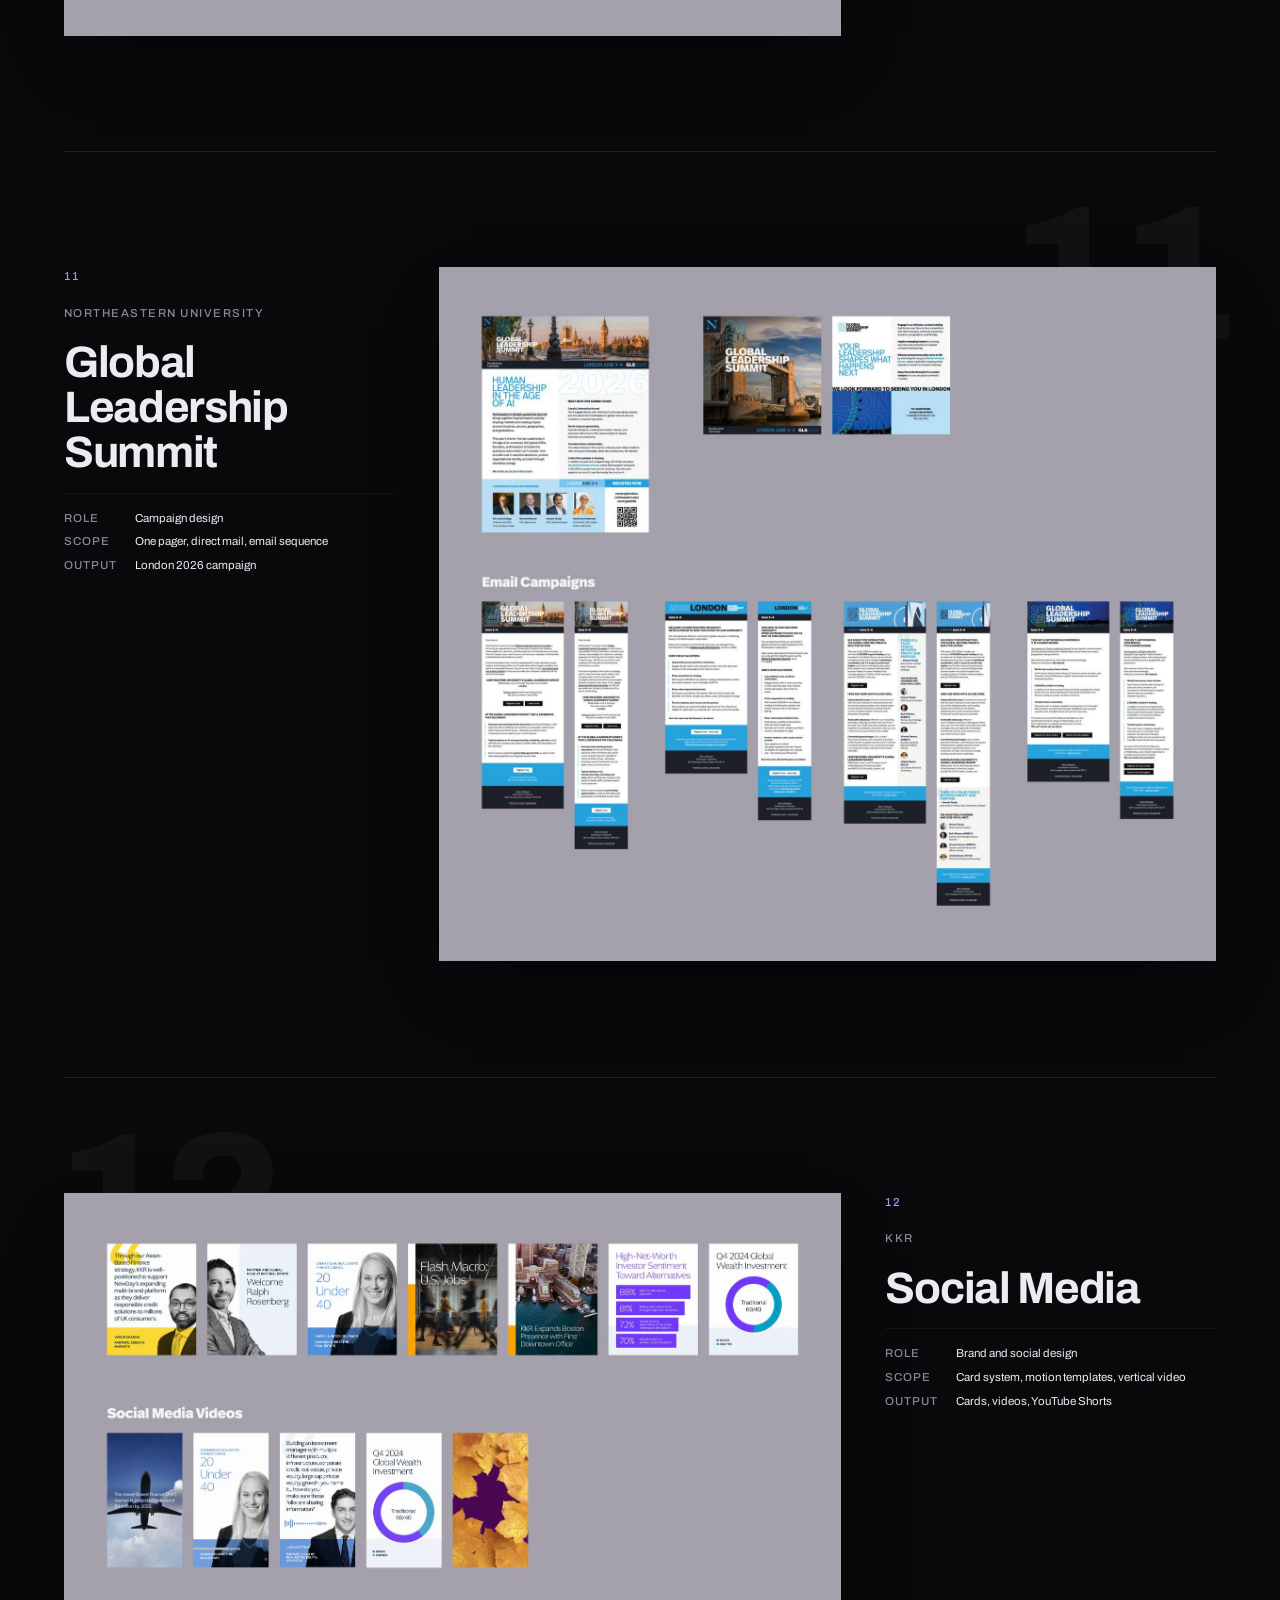
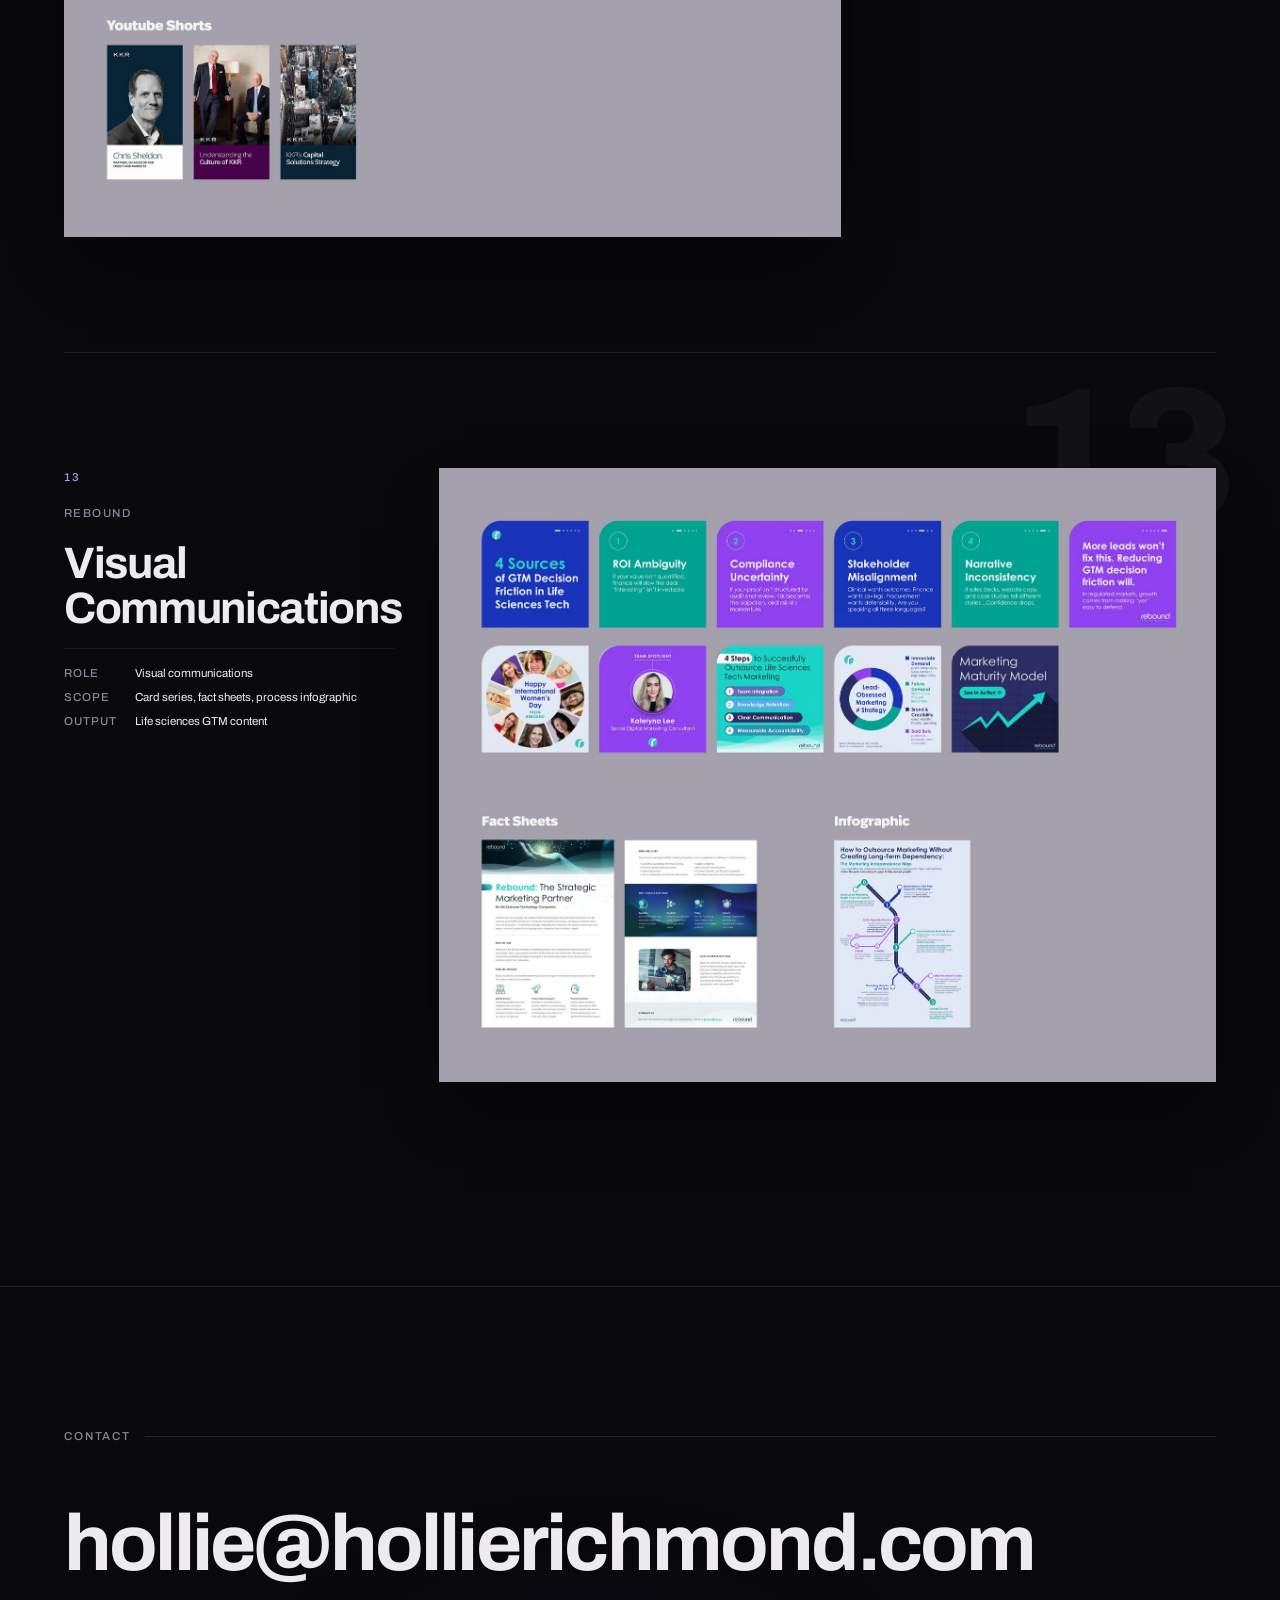
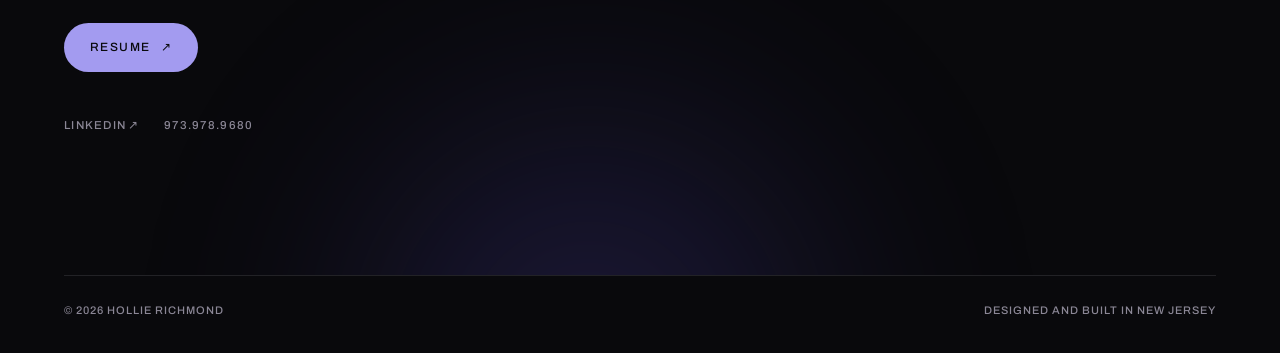
==== commit 45e3dc2b: "commit" ====
--- a/index.html
+++ b/index.html
@@ -132,12 +132,12 @@
   @media (min-width:960px){
     .holo{
       display:block;position:absolute;z-index:0;right:var(--gut);top:clamp(-40px,-3vw,-10px);
-      width:clamp(240px,22vw,340px);aspect-ratio:3/4;pointer-events:none;
+      width:clamp(260px,24vw,370px);aspect-ratio:900/1093;pointer-events:none;
       animation:holo-float 7s ease-in-out infinite;
     }
     .holo-glow{
       position:absolute;inset:4% -12% 10%;border-radius:50%;
-      background:radial-gradient(ellipse at 50% 42%,rgba(163,155,240,.42) 0%,rgba(60,130,200,.2) 42%,rgba(9,9,12,0) 70%);
+      background:radial-gradient(ellipse at 50% 42%,rgba(163,155,240,.38) 0%,rgba(110,90,210,.22) 42%,rgba(9,9,12,0) 70%);
       filter:blur(34px);
     }
     .holo-frame{position:absolute;inset:0}
@@ -393,7 +393,7 @@
     <div class="wrap hero-in">
       <div class="holo" aria-hidden="true">
         <div class="holo-glow"></div>
-        <div class="holo-frame"><img src="img/headshot.webp" alt="" width="900" height="1200" fetchpriority="high" decoding="async"></div>
+        <div class="holo-frame"><img src="img/headshot.webp?v=2" alt="" width="900" height="1093" fetchpriority="high" decoding="async"></div>
       </div>
       <h1 data-px="-0.06">Product design for complex <em>enterprise and healthcare</em> software.</h1>
       <div class="hero-lede" data-px="0.04">
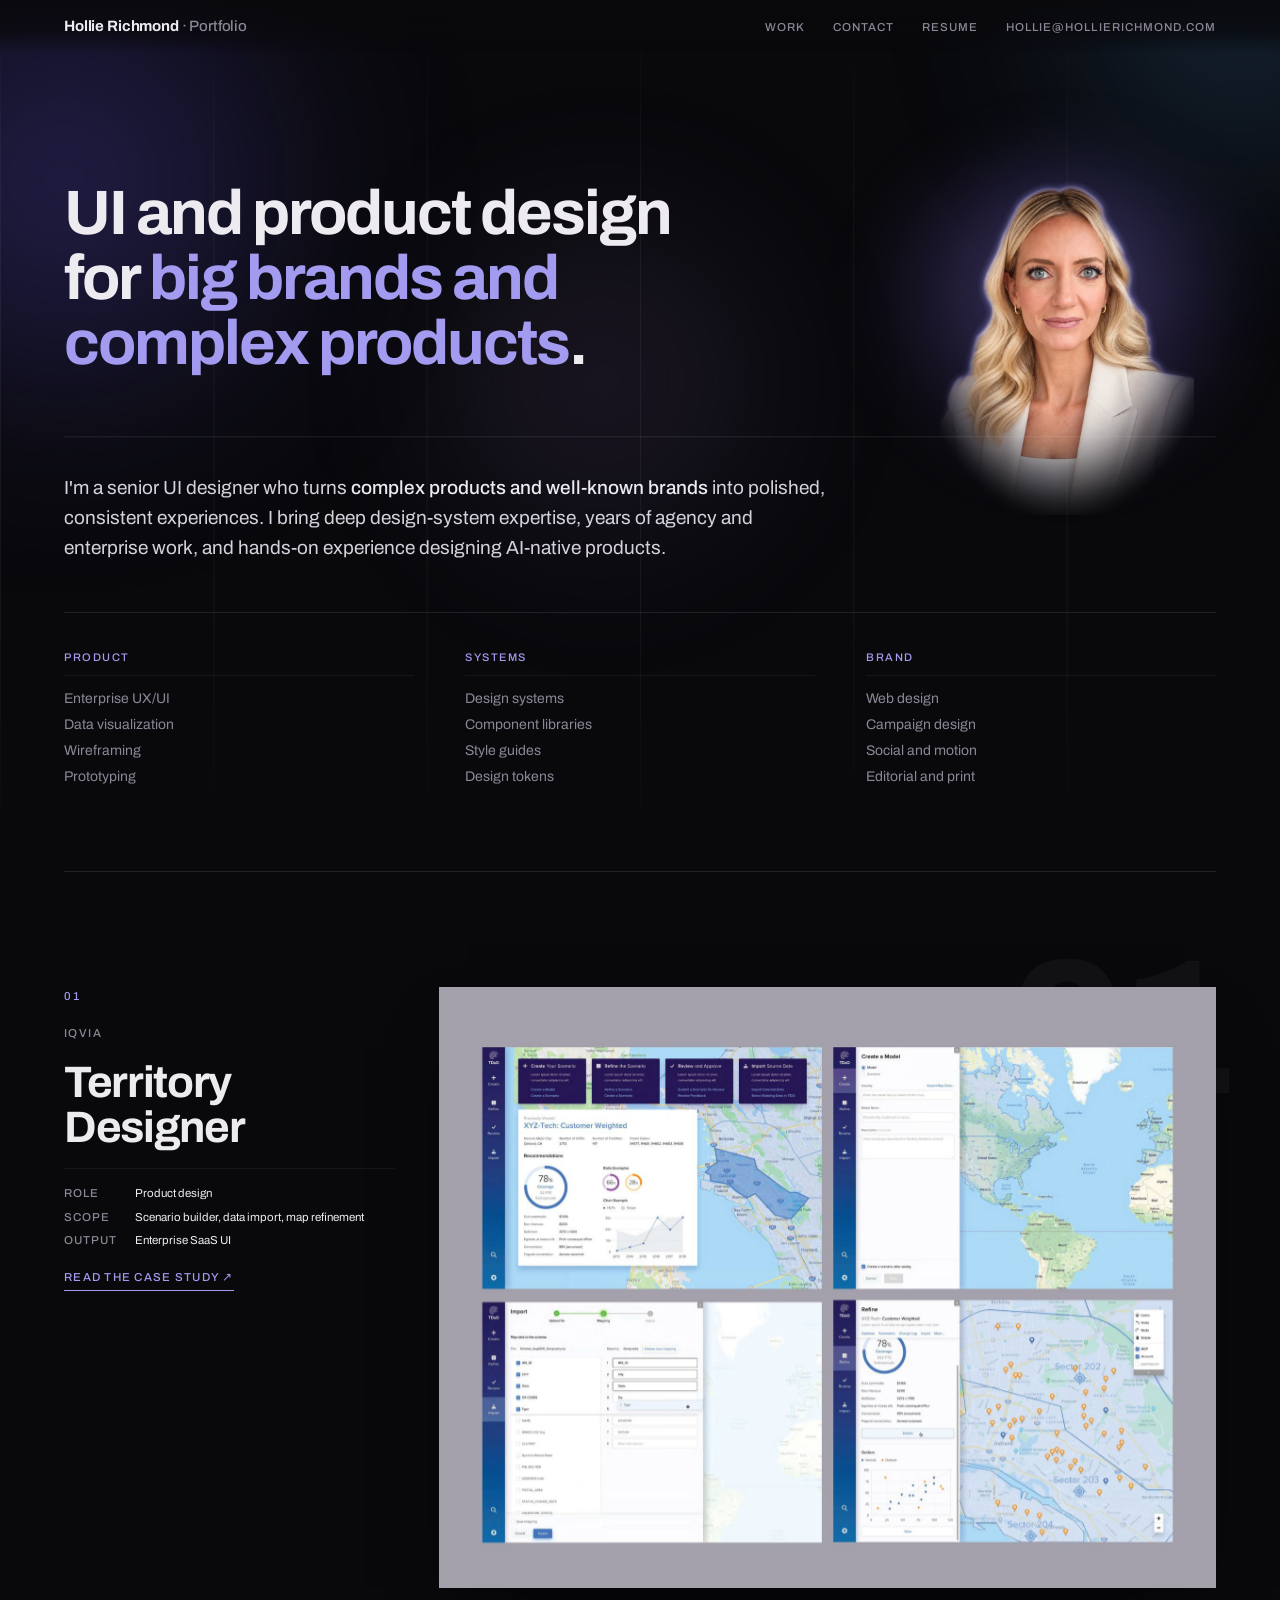
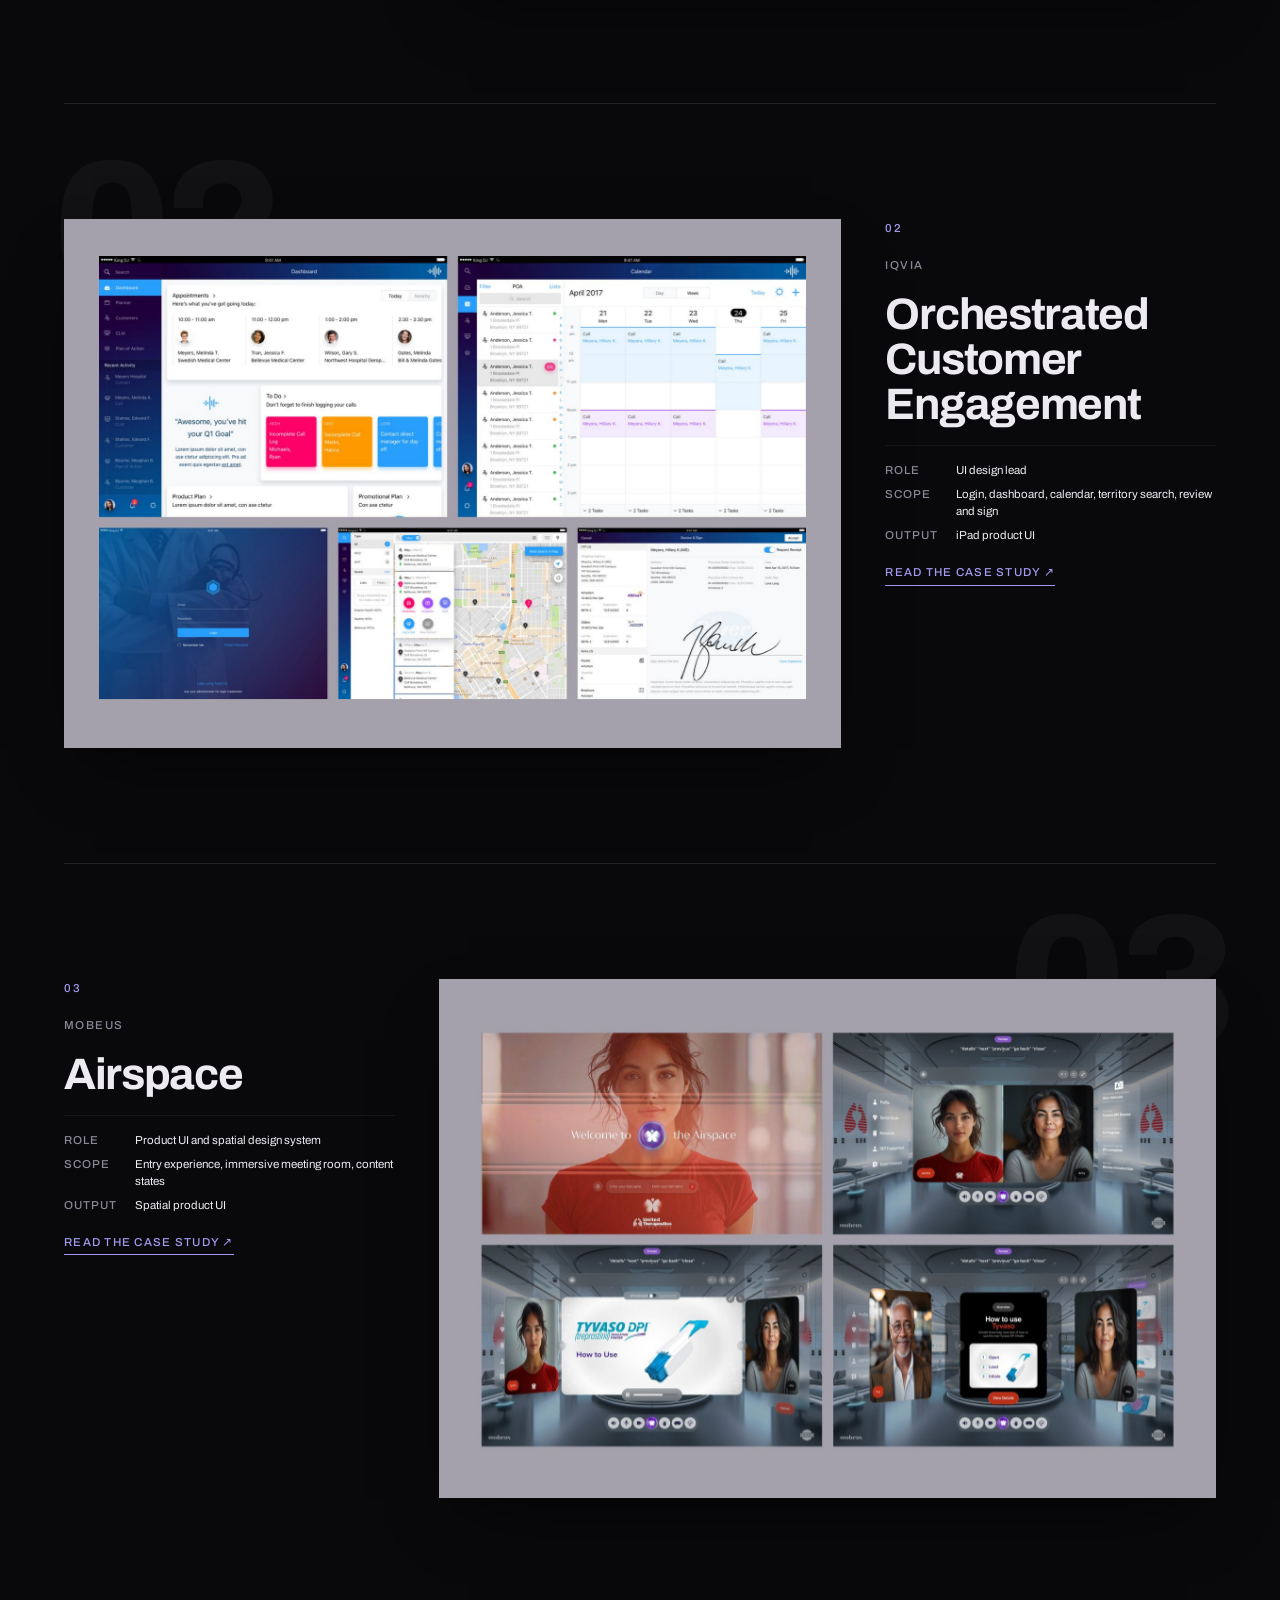
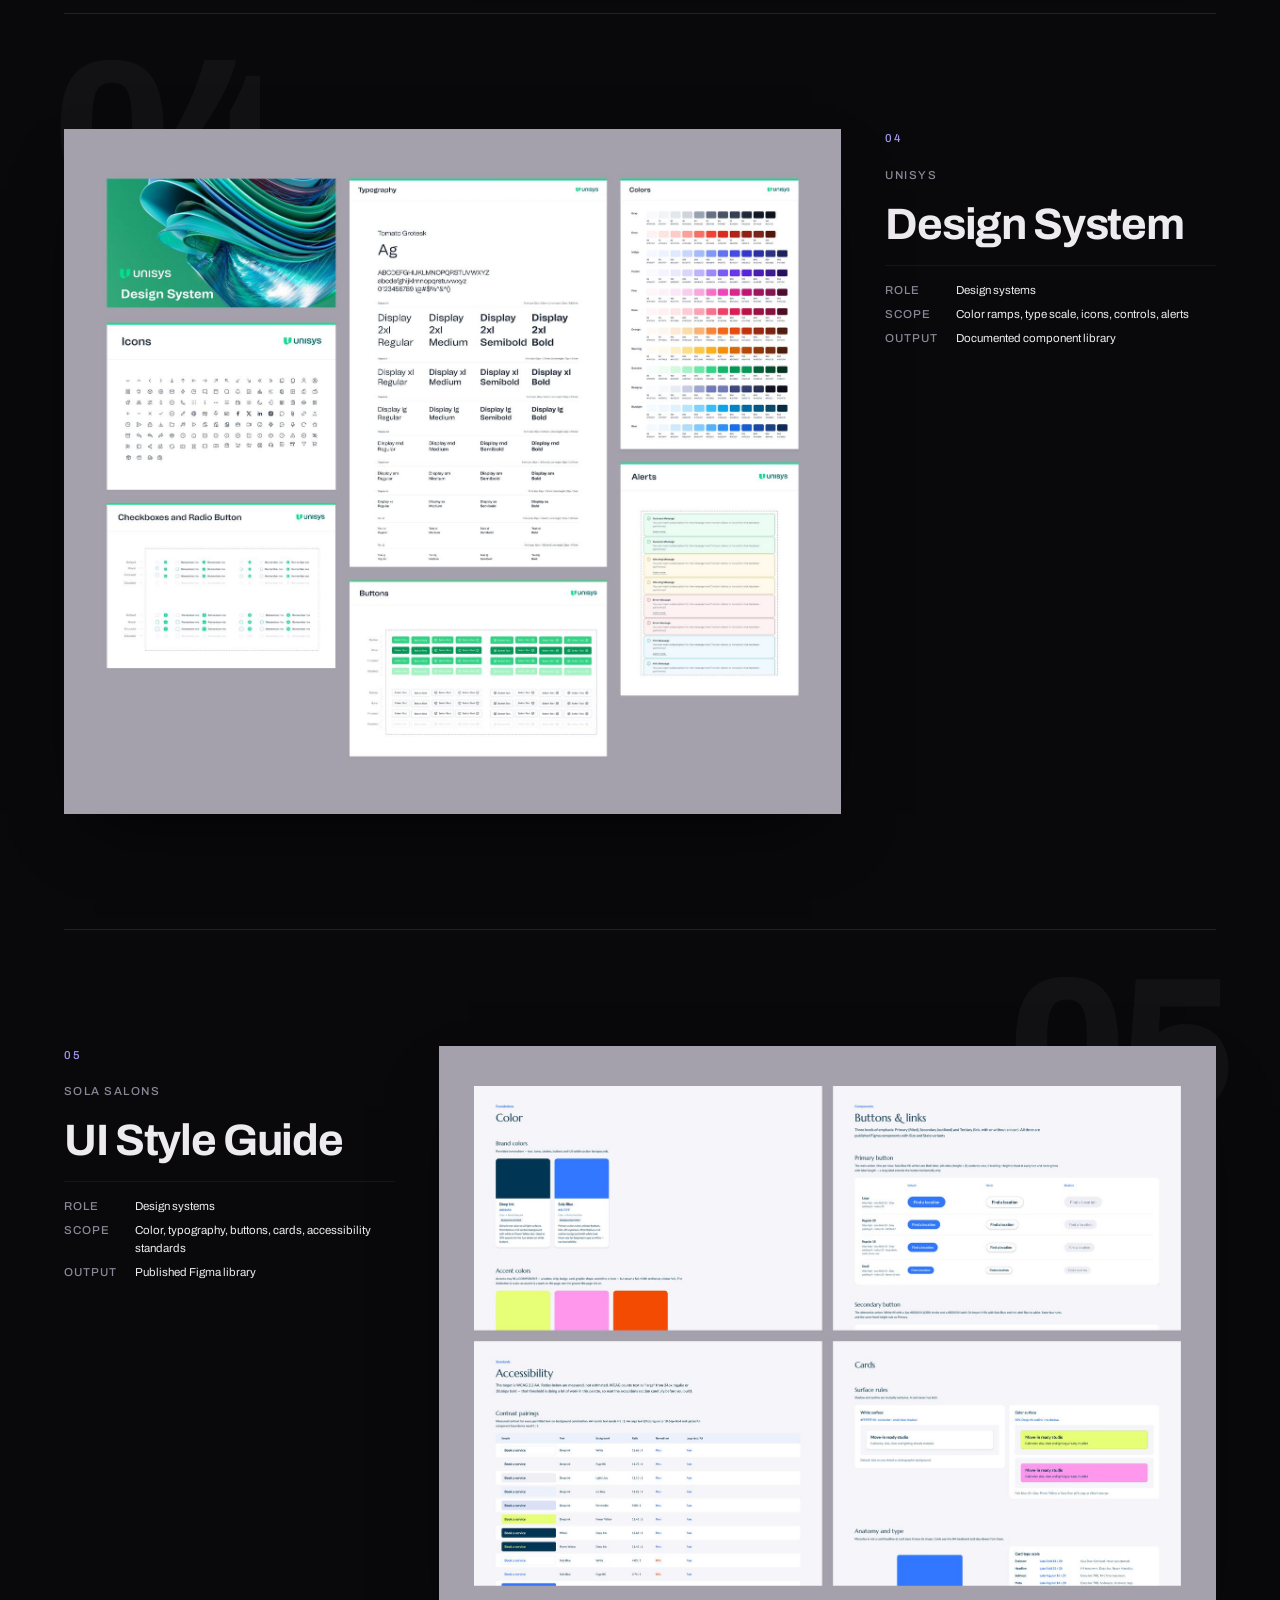
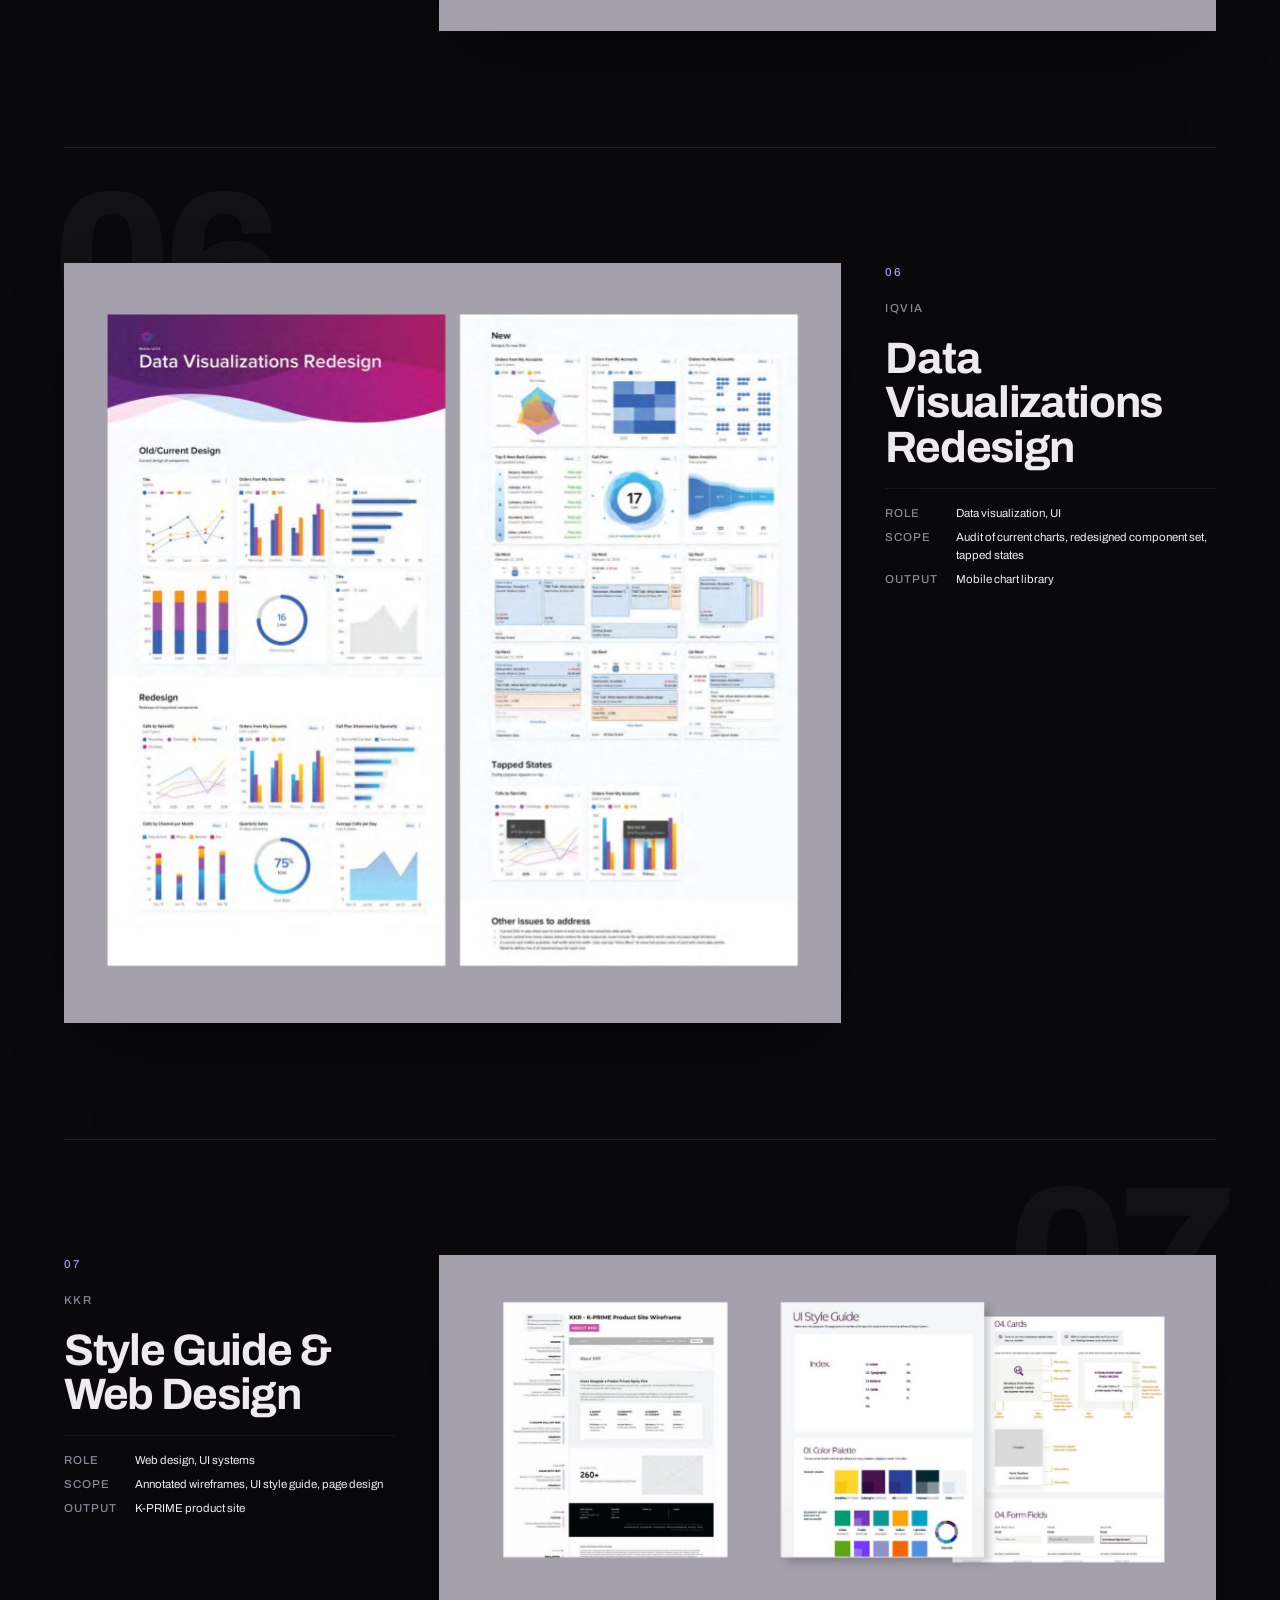
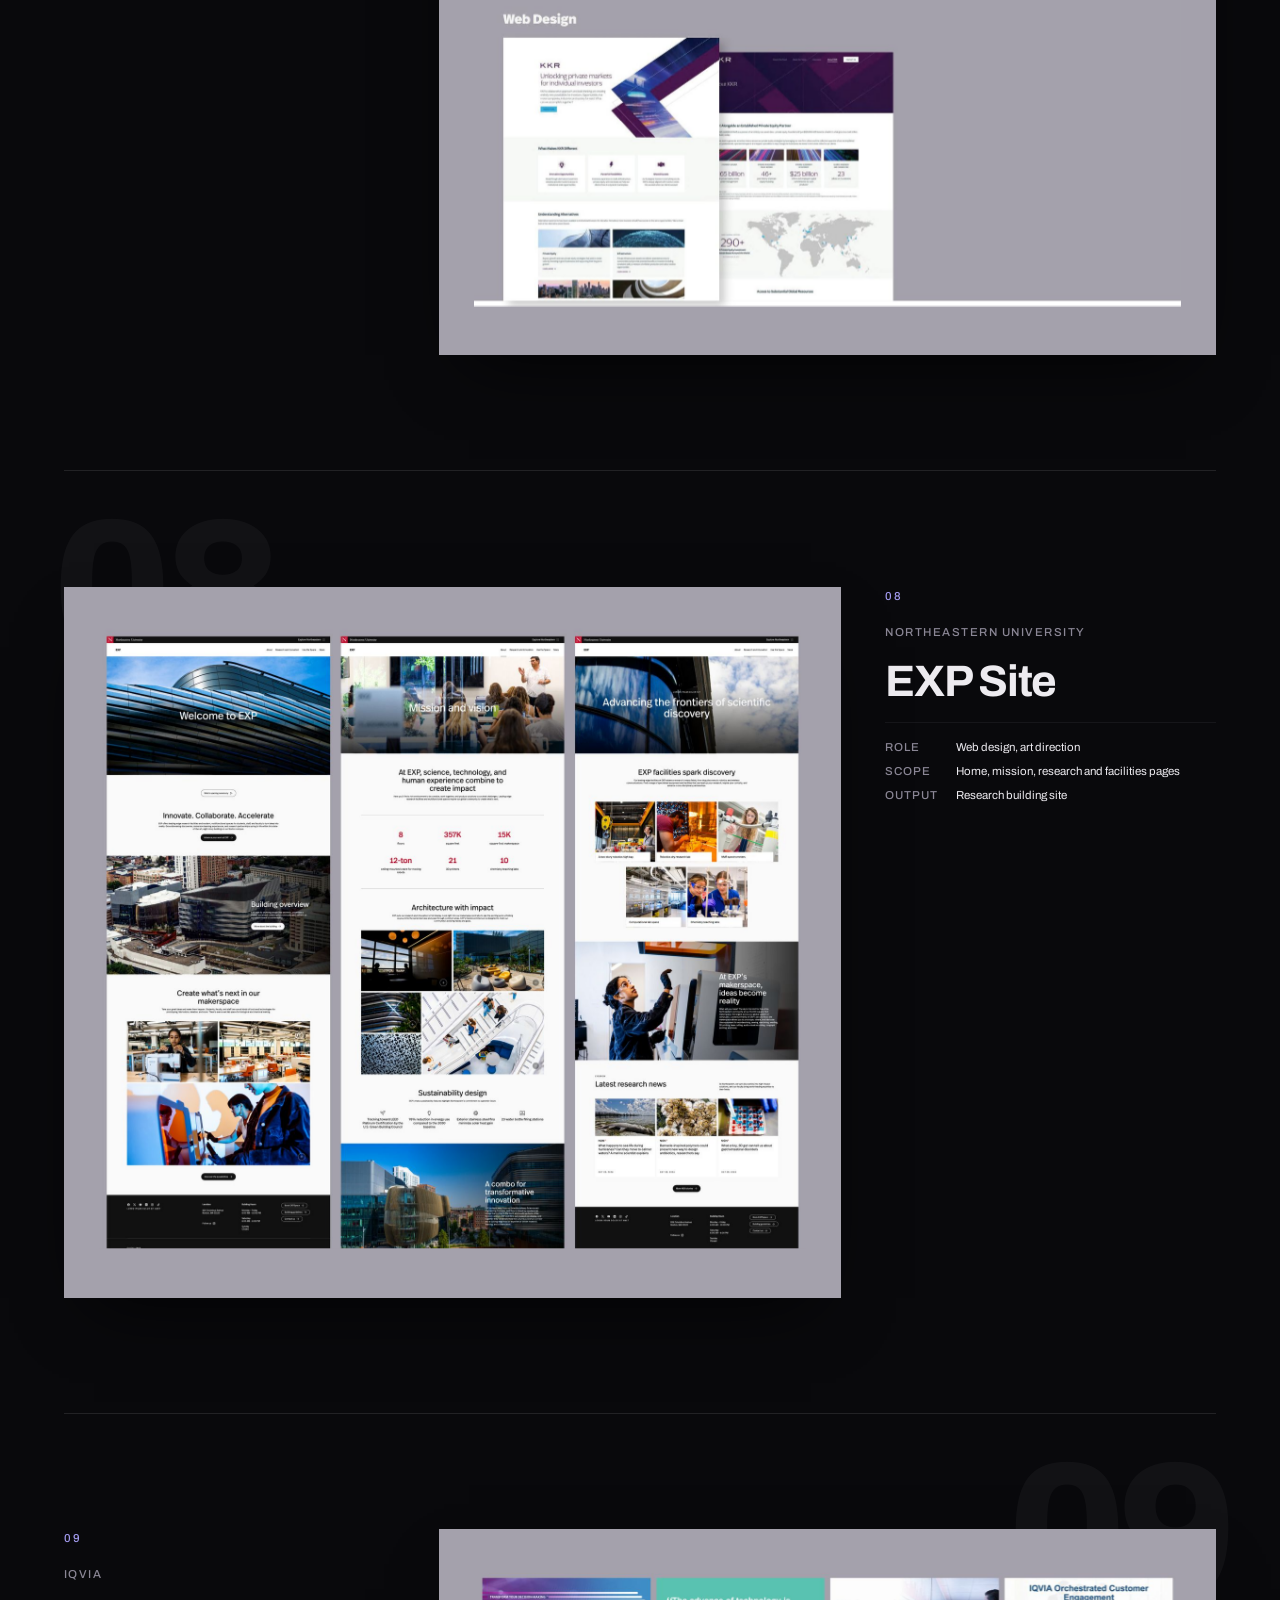
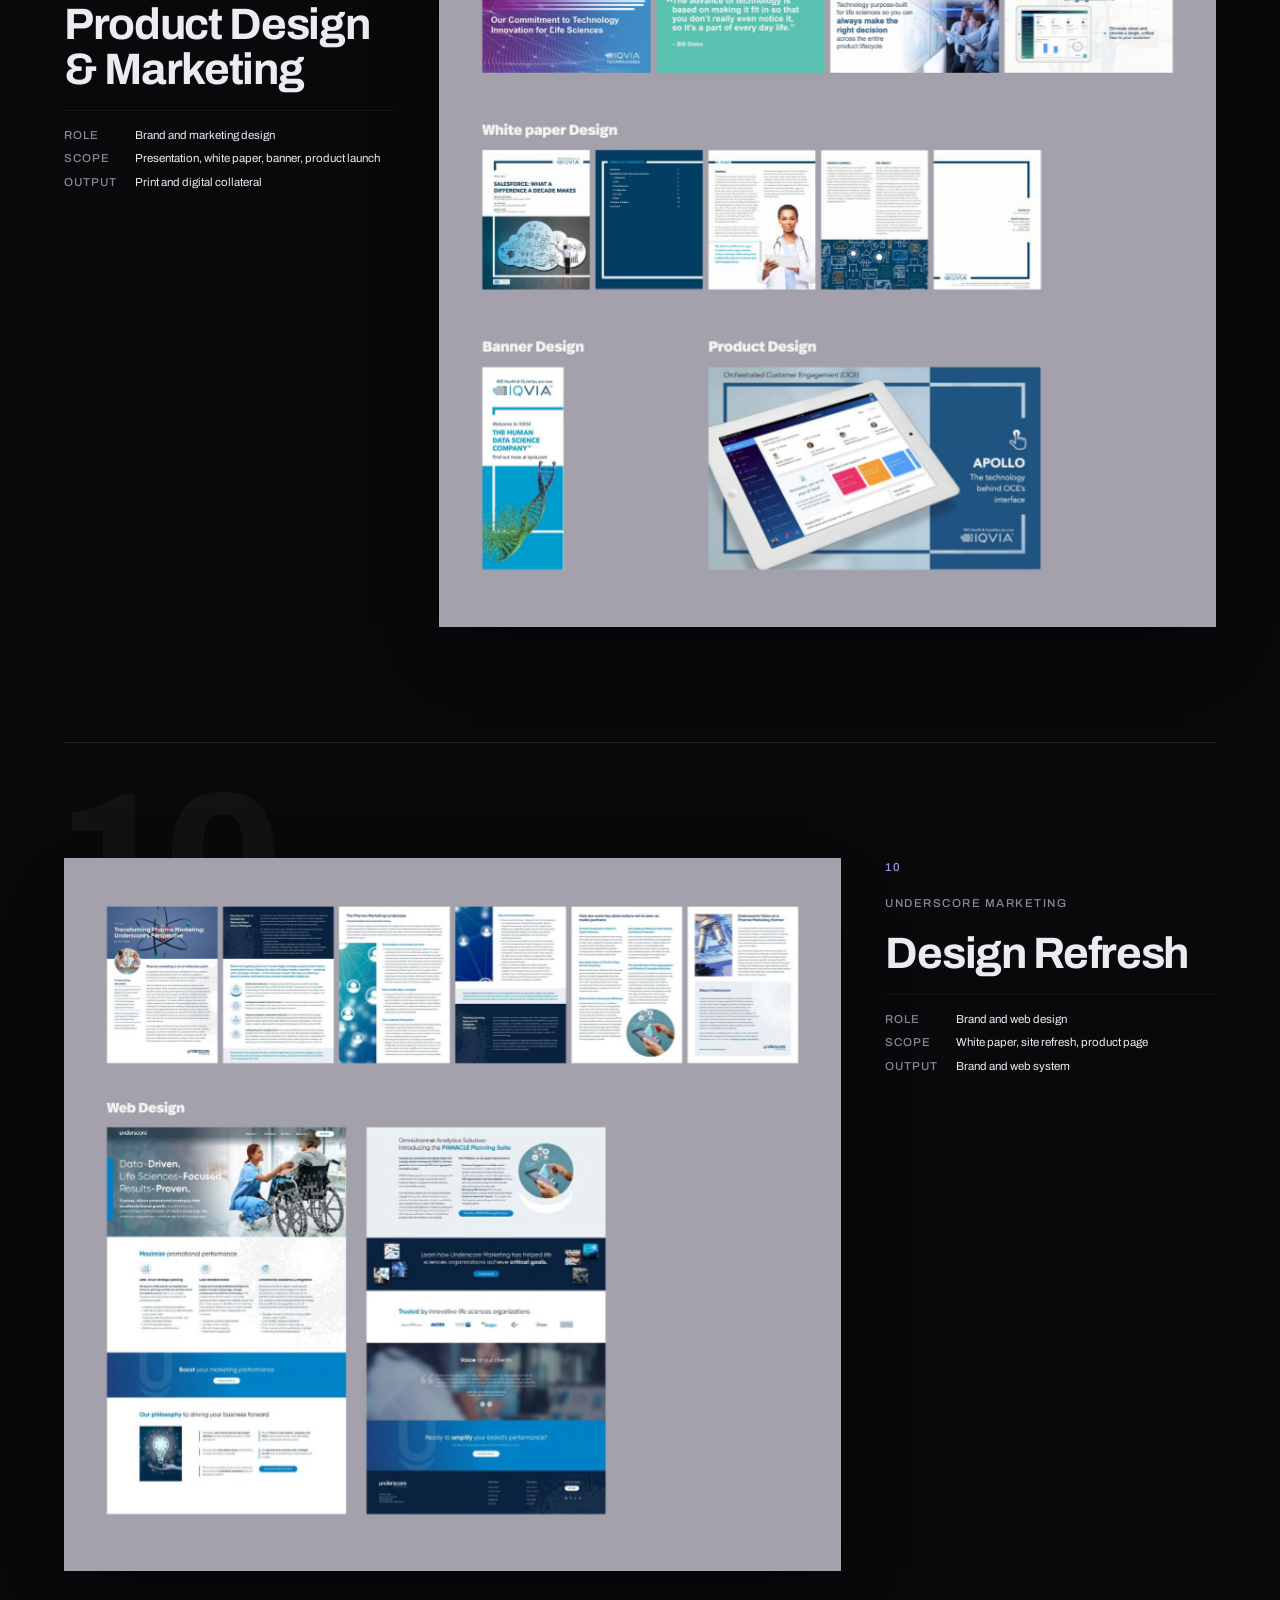
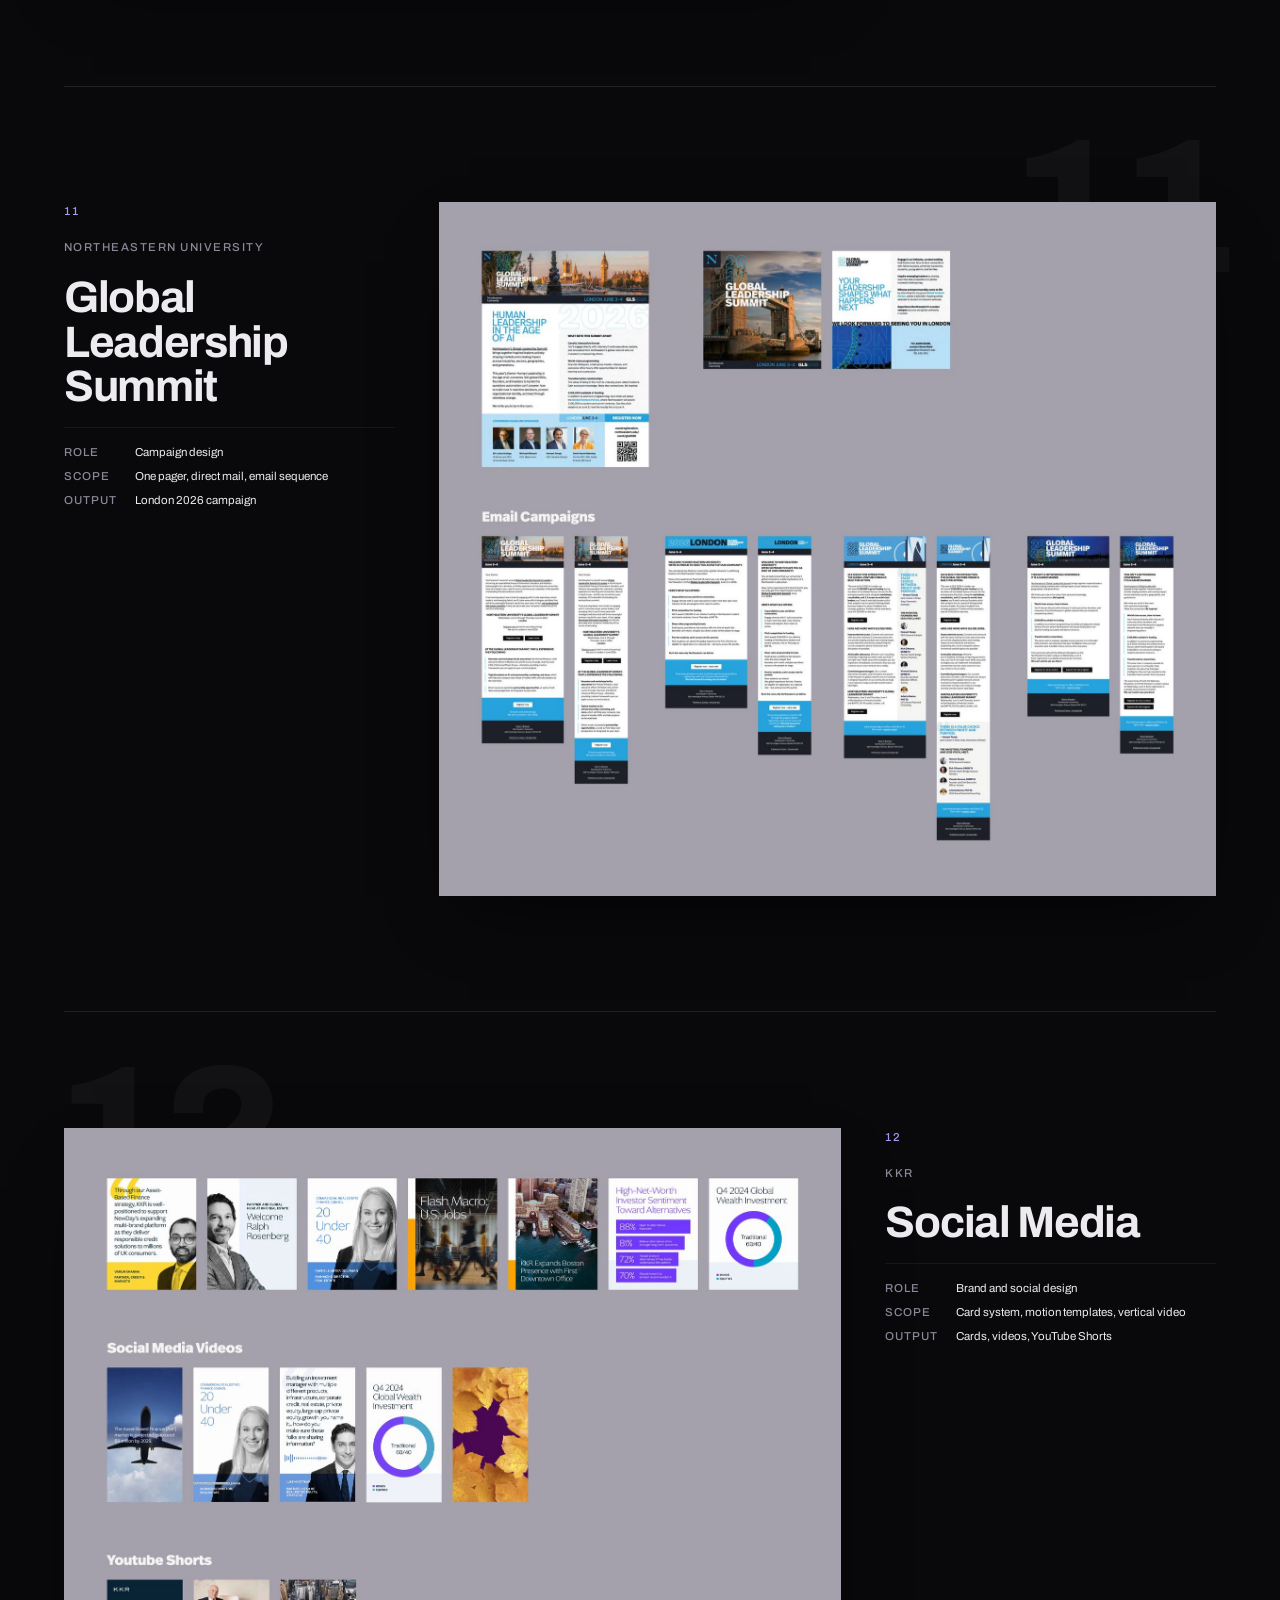
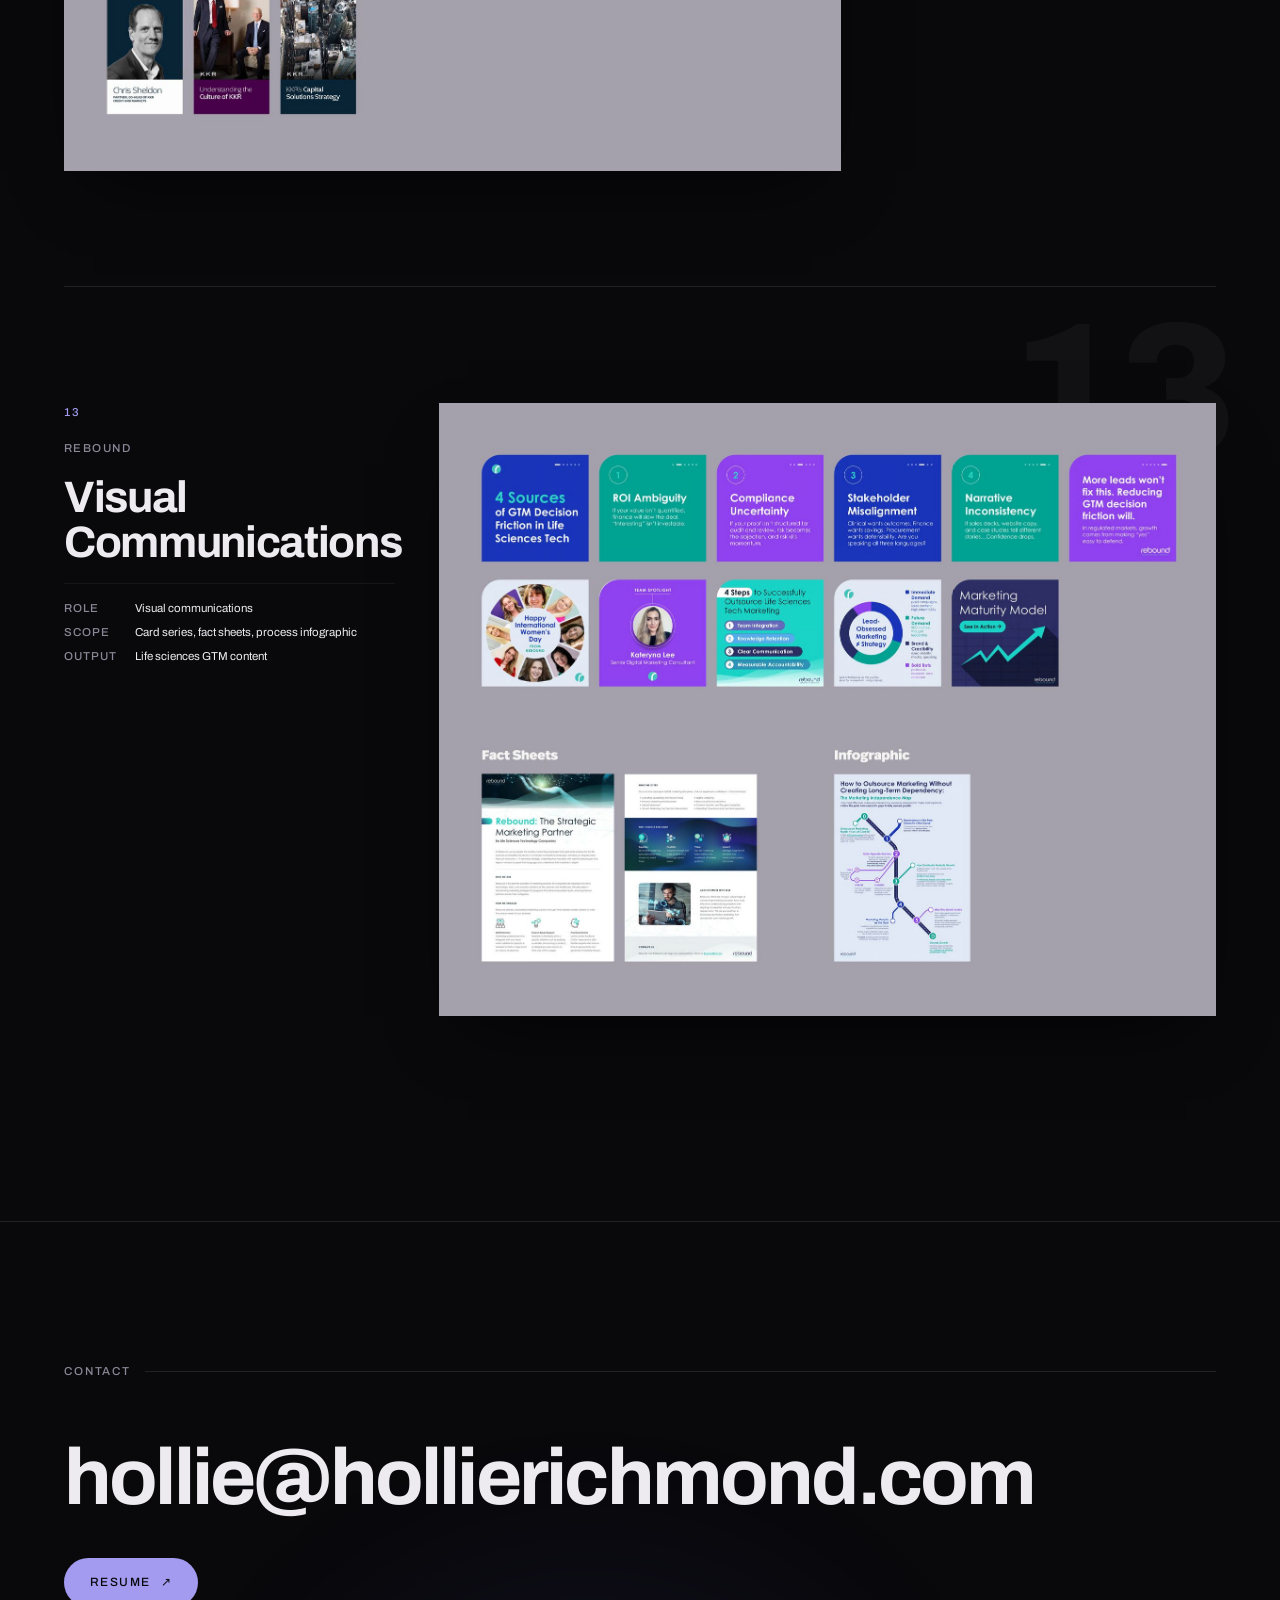
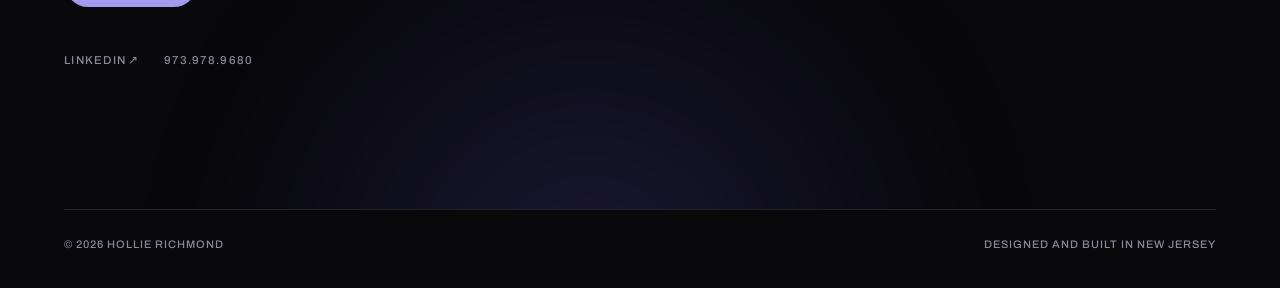
==== commit adaa287e: "Update index.html" ====
--- a/index.html
+++ b/index.html
@@ -3,12 +3,12 @@
 <head>
 <meta charset="utf-8">
 <meta name="viewport" content="width=device-width, initial-scale=1, viewport-fit=cover">
-<meta name="description" content="Hollie Richmond, senior product and UI designer for enterprise and healthcare. Selected work for IQVIA, KKR, Unisys, Mobeus, Northeastern University, Underscore Marketing and Rebound.">
+<meta name="description" content="Hollie Richmond, senior UI and product designer for big brands and complex products. Selected work for IQVIA, KKR, Unisys, Mobeus, Northeastern University, Underscore Marketing and Rebound.">
 <meta name="theme-color" content="#09090C">
 <link rel="canonical" href="https://hollierichmond.com/">
 <meta property="og:type" content="website">
 <meta property="og:title" content="Hollie Richmond">
-<meta property="og:description" content="Senior product and UI designer for enterprise and healthcare.">
+<meta property="og:description" content="Senior UI and product designer for big brands and complex products.">
 <meta property="og:url" content="https://hollierichmond.com/">
 <meta property="og:image" content="https://hollierichmond.com/img/w01.jpg">
 <meta name="twitter:card" content="summary_large_image">
@@ -395,9 +395,9 @@
         <div class="holo-glow"></div>
         <div class="holo-frame"><img src="img/headshot.webp?v=2" alt="" width="900" height="1093" fetchpriority="high" decoding="async"></div>
       </div>
-      <h1 data-px="-0.06">Product design for complex <em>enterprise and healthcare</em> software.</h1>
+      <h1 data-px="-0.06">UI and product design for <em>big brands and complex products</em>.</h1>
       <div class="hero-lede" data-px="0.04">
-        <p>I'm a senior product/UI designer who specializes in turning <strong>complex enterprise and healthcare products</strong> into polished, scalable experiences, with deep design-system expertise and increasingly AI-native product experience.</p>
+        <p>I'm a senior UI designer who turns <strong>complex products and well-known brands</strong> into polished, consistent experiences. I bring deep design-system expertise, years of agency and enterprise work, and hands-on experience designing AI-native products.</p>
       </div>
     <div class="caps hero-caps" data-rise>
       <div class="cap">
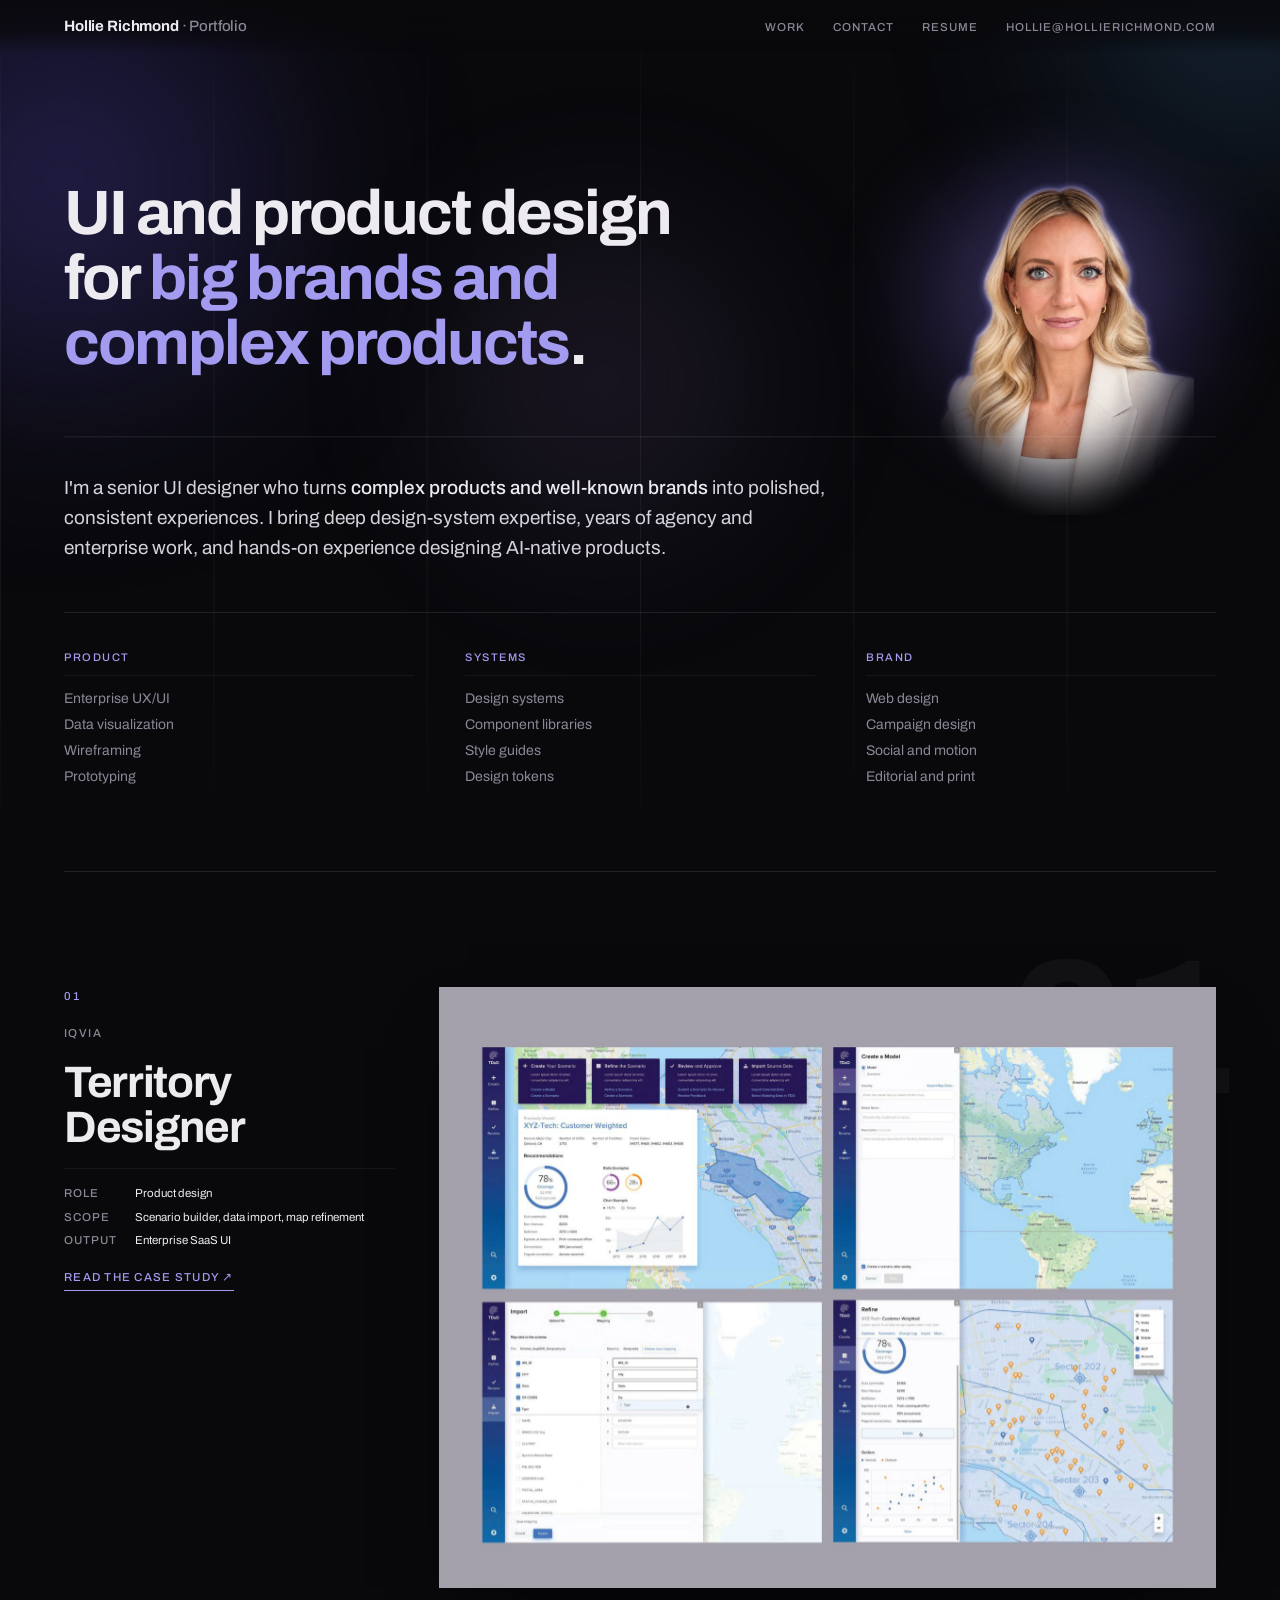
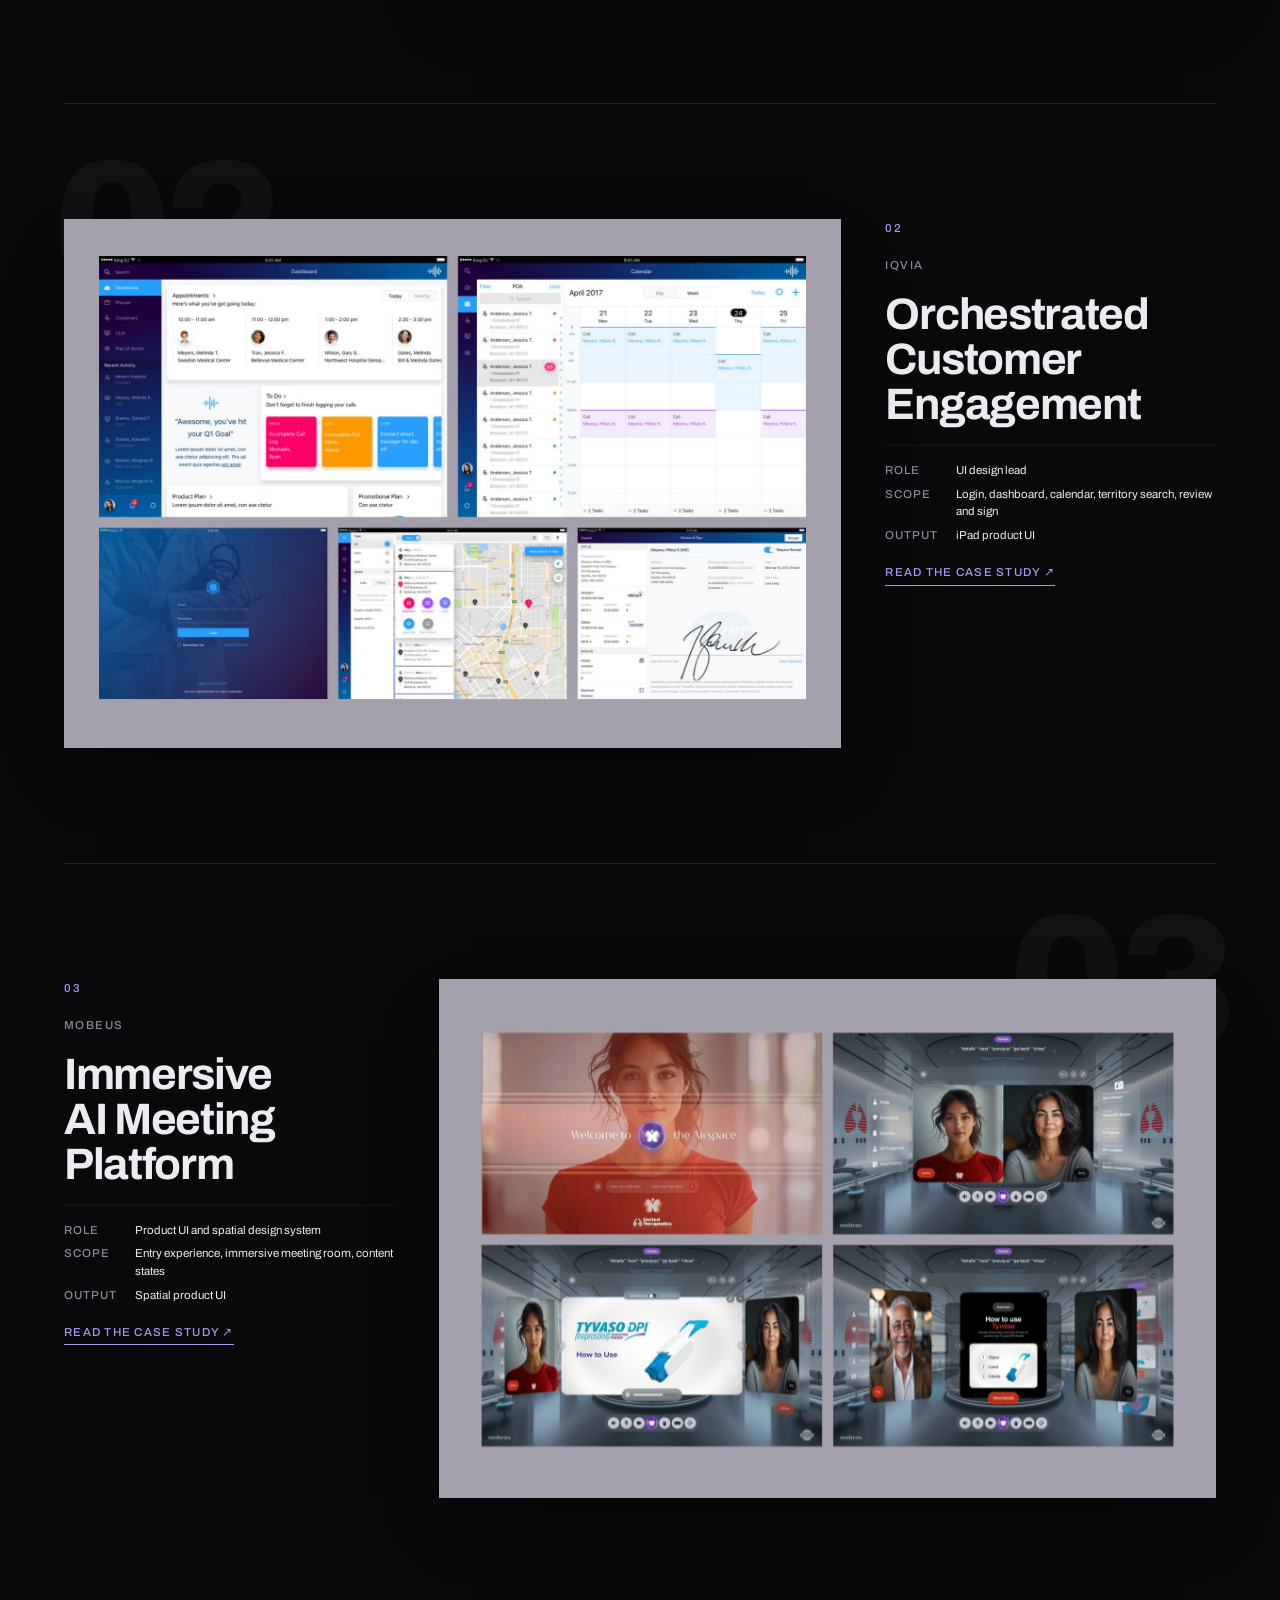
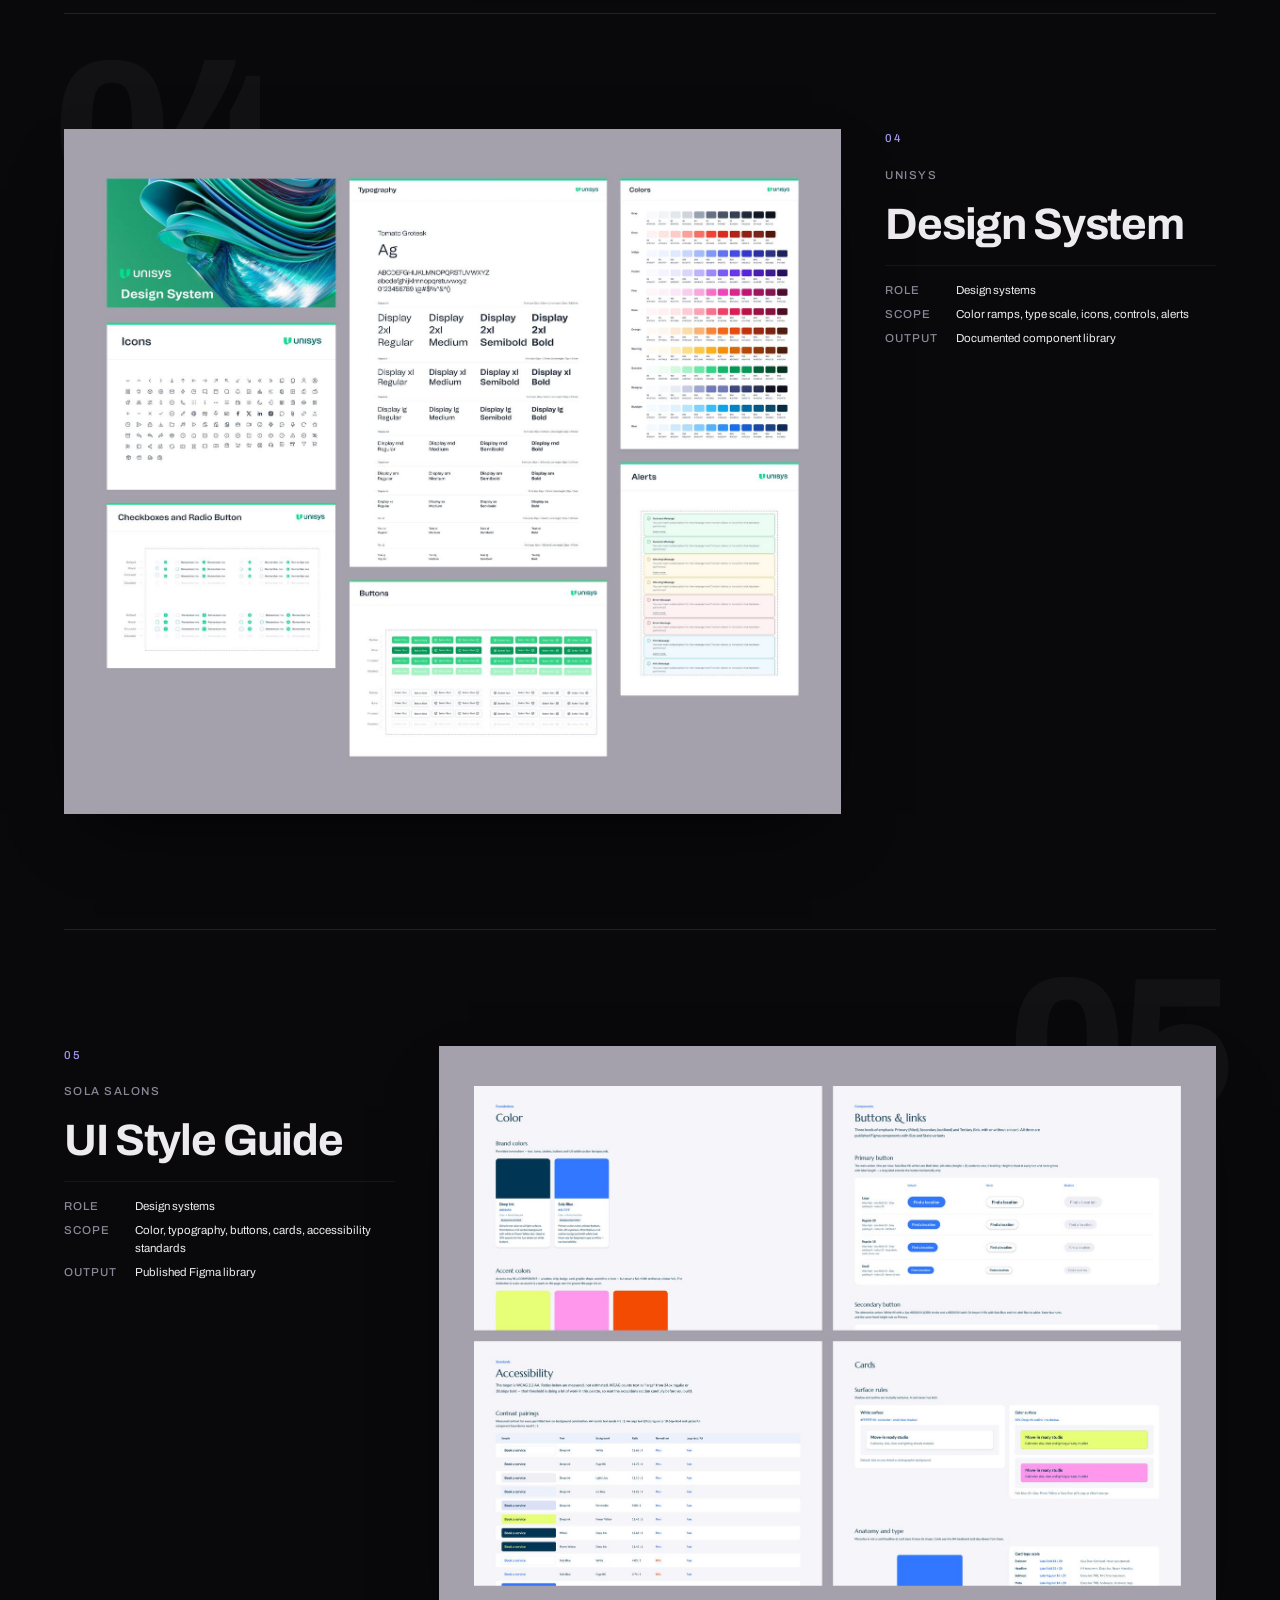
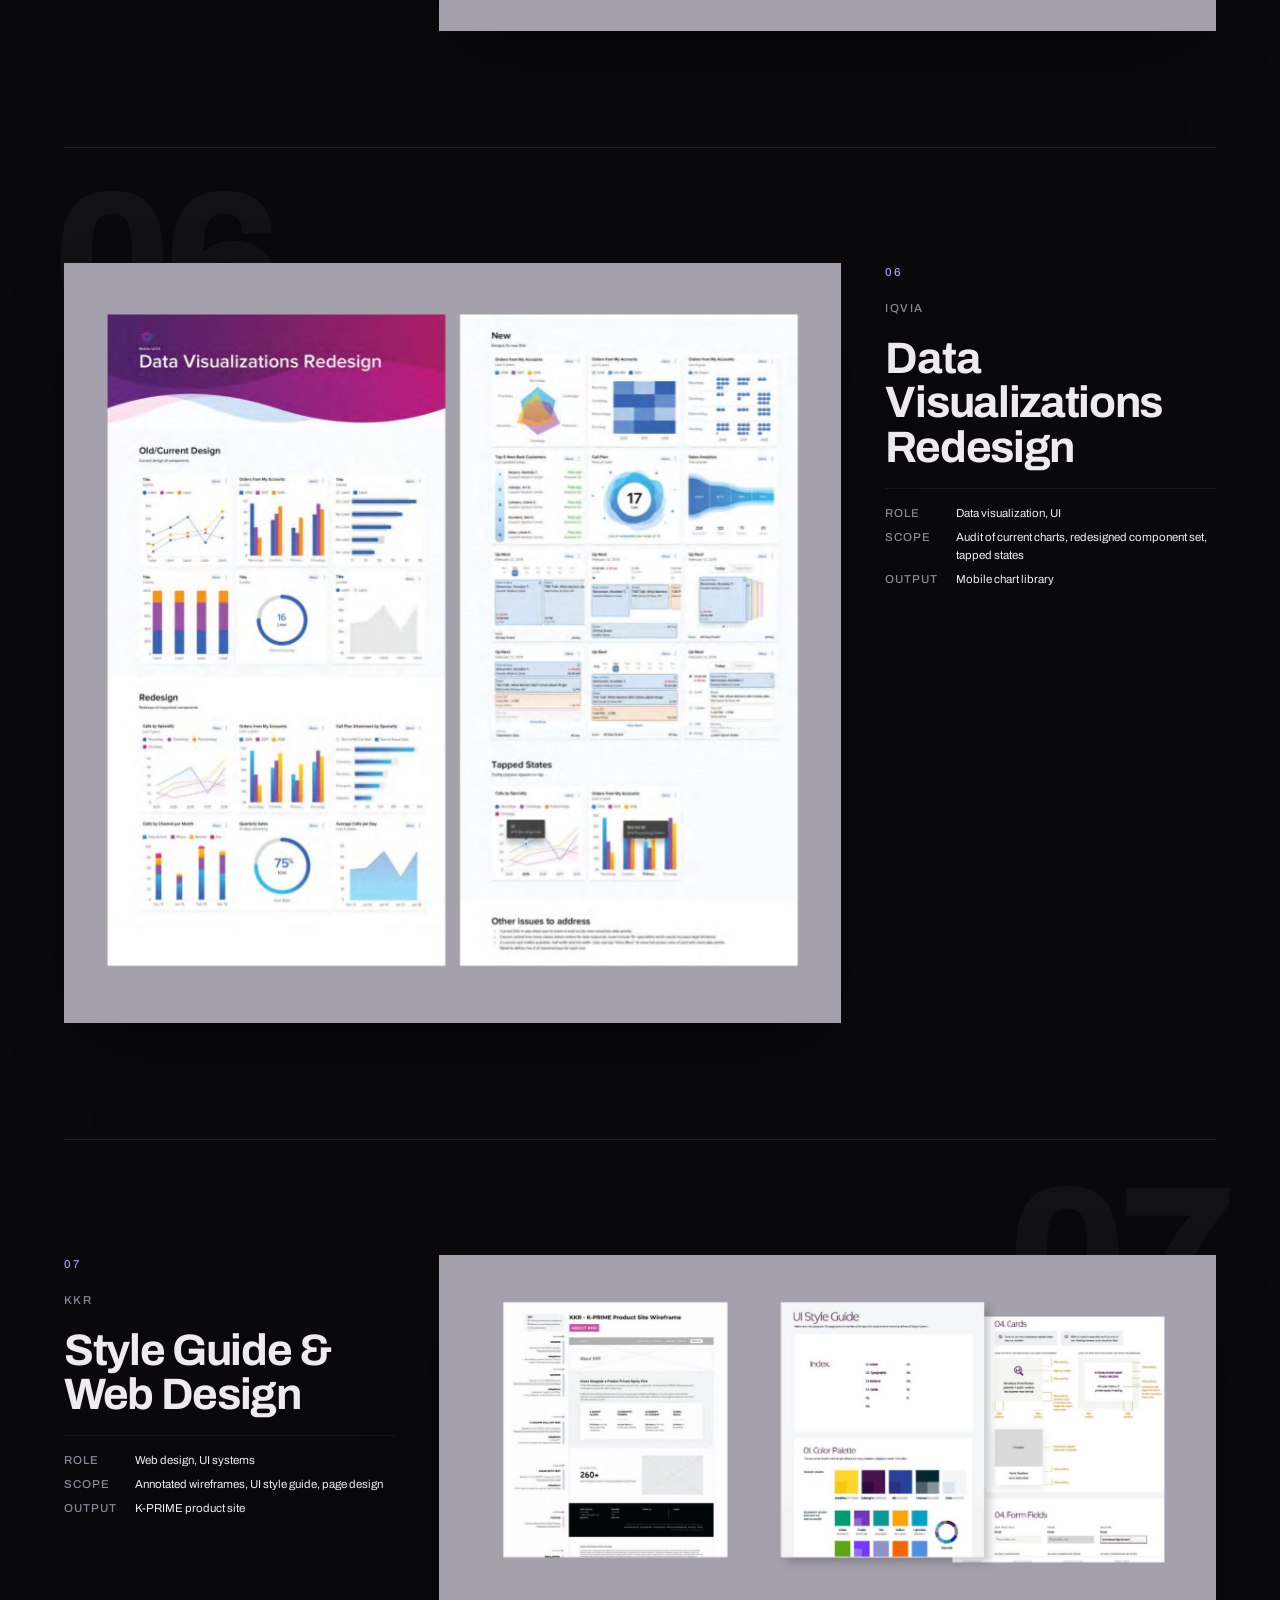
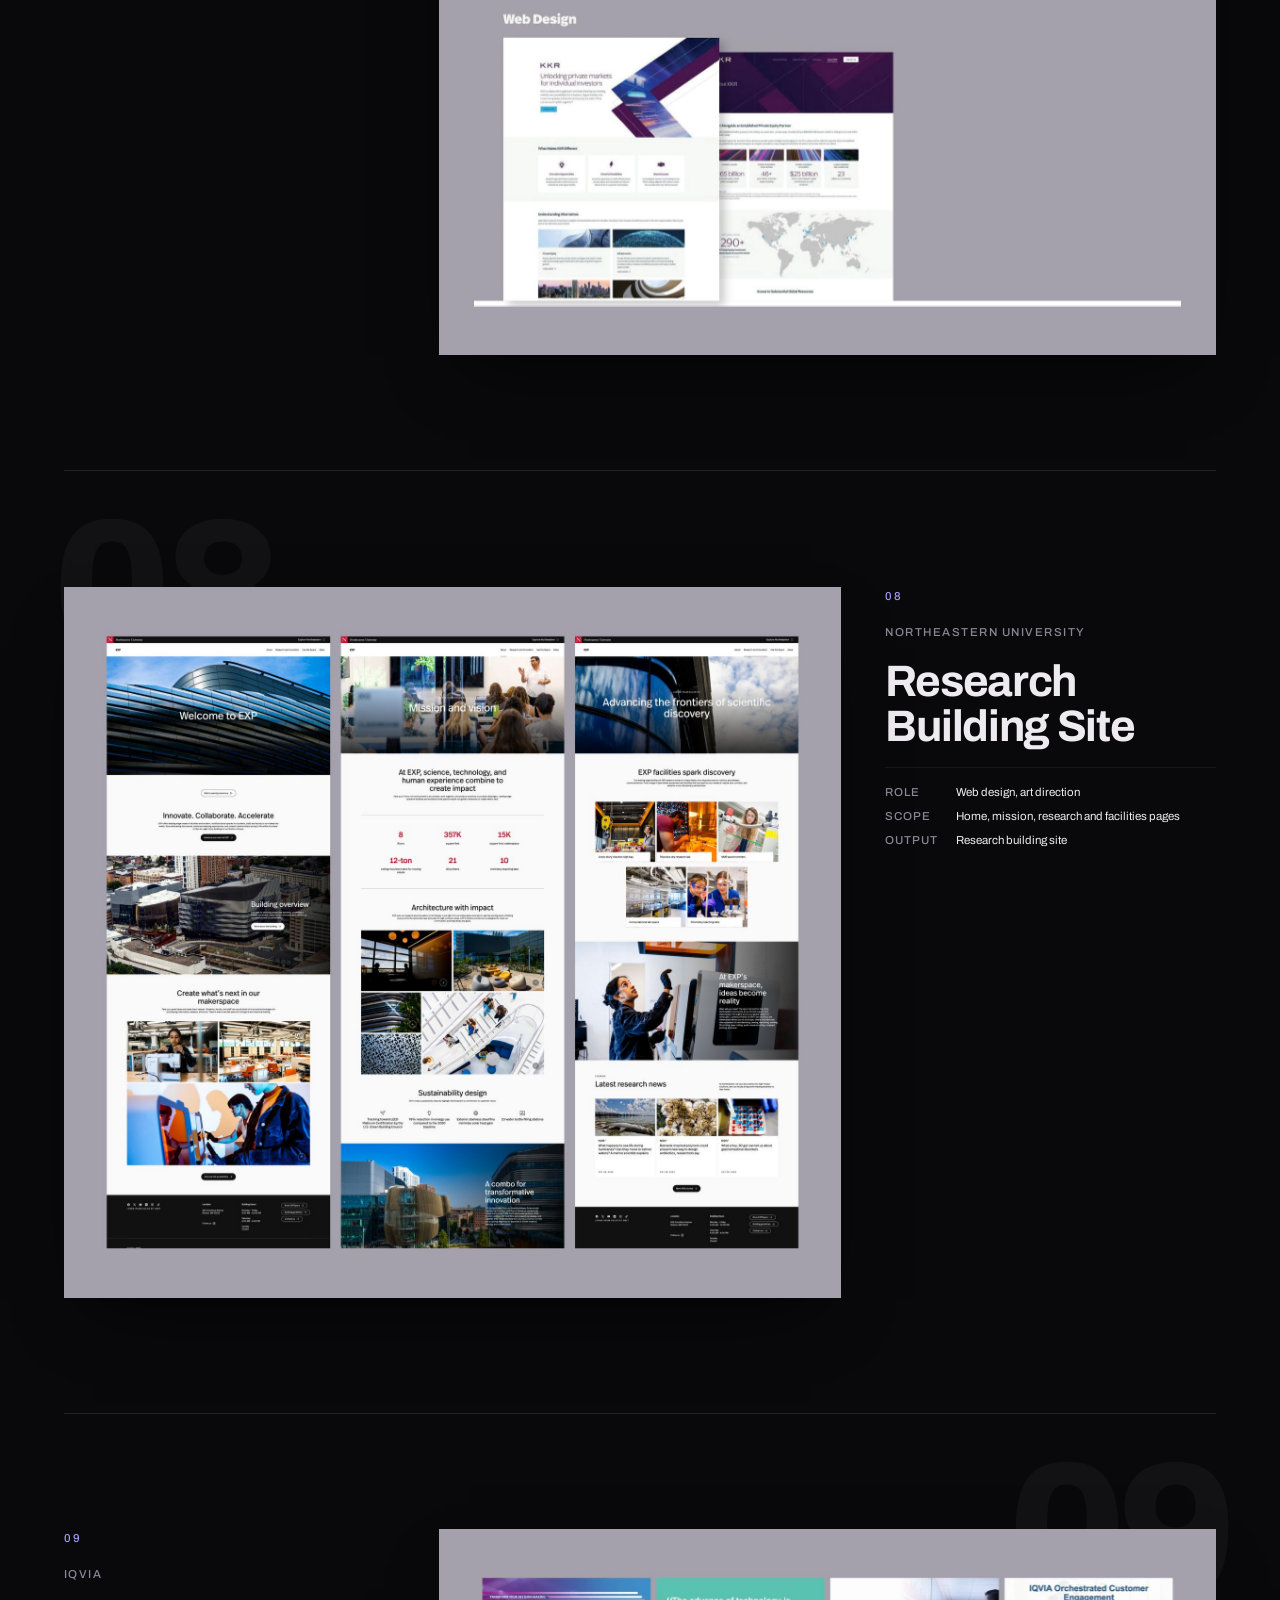
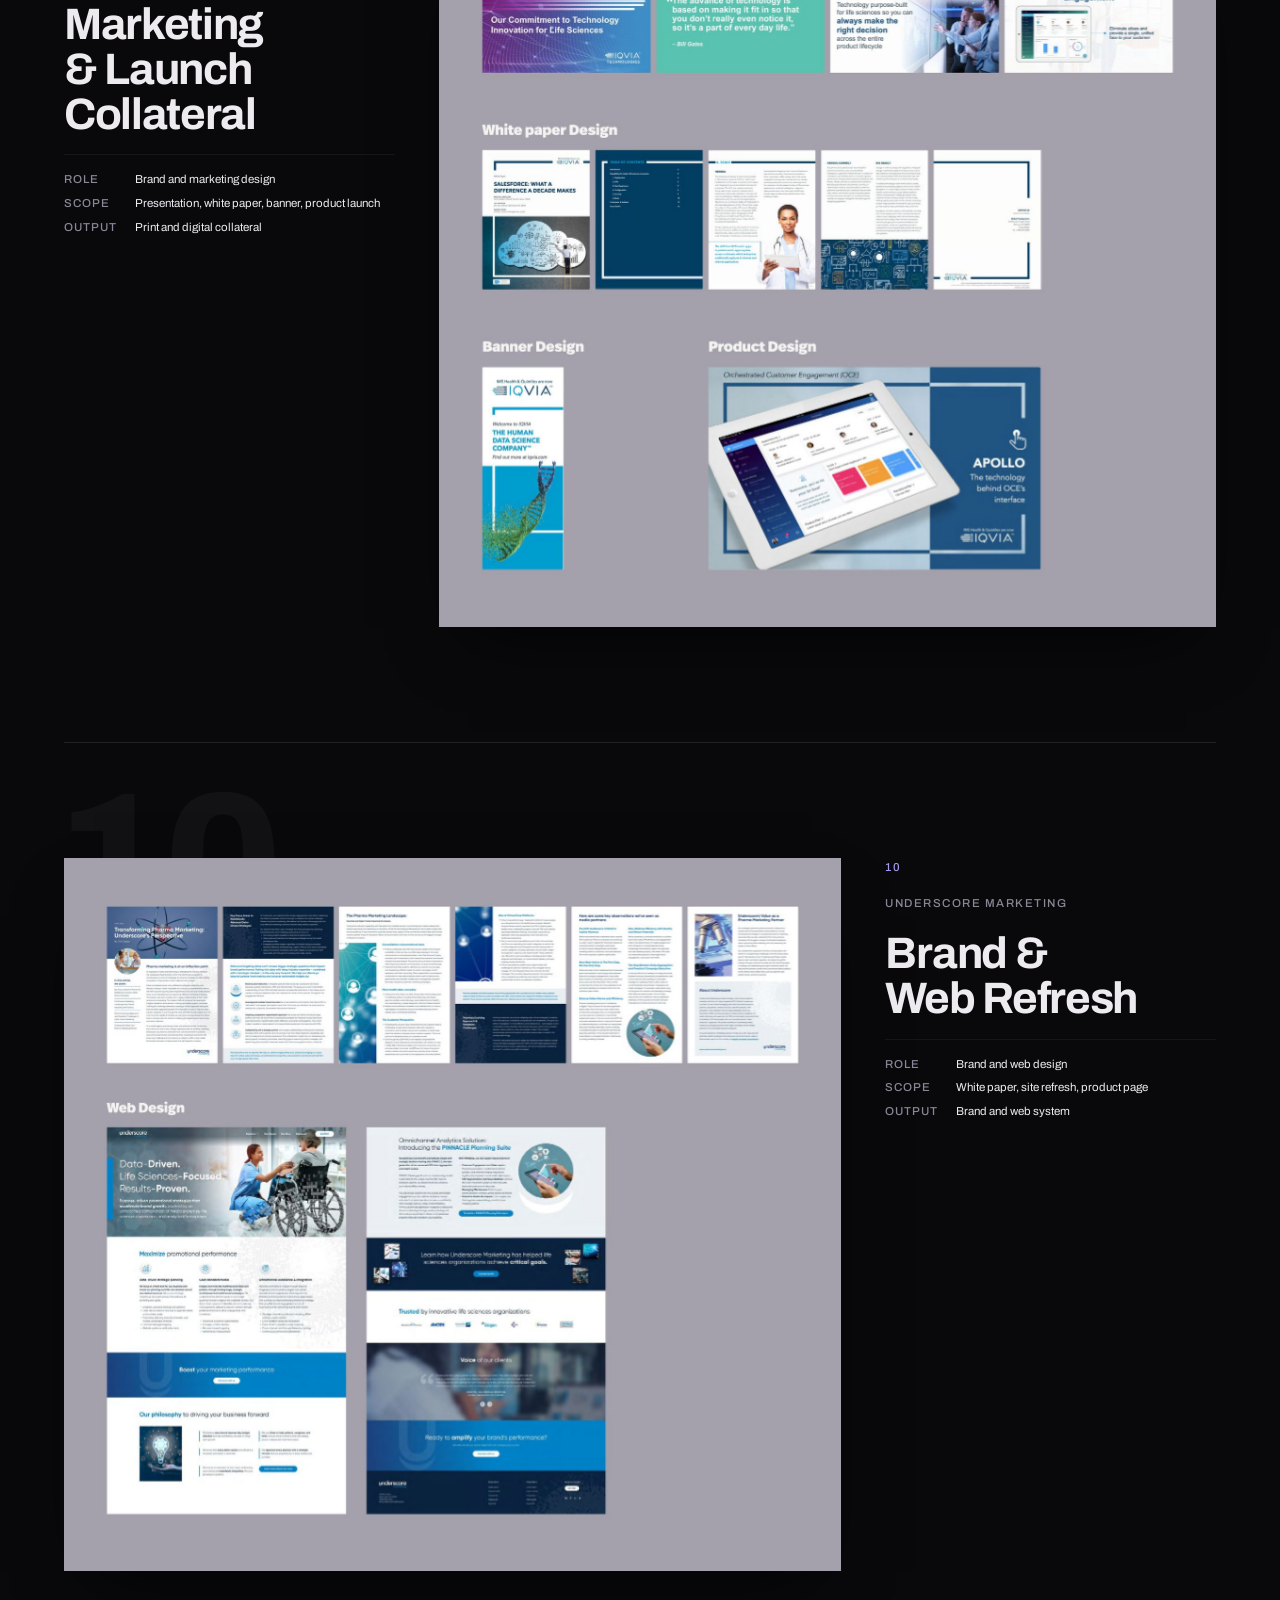
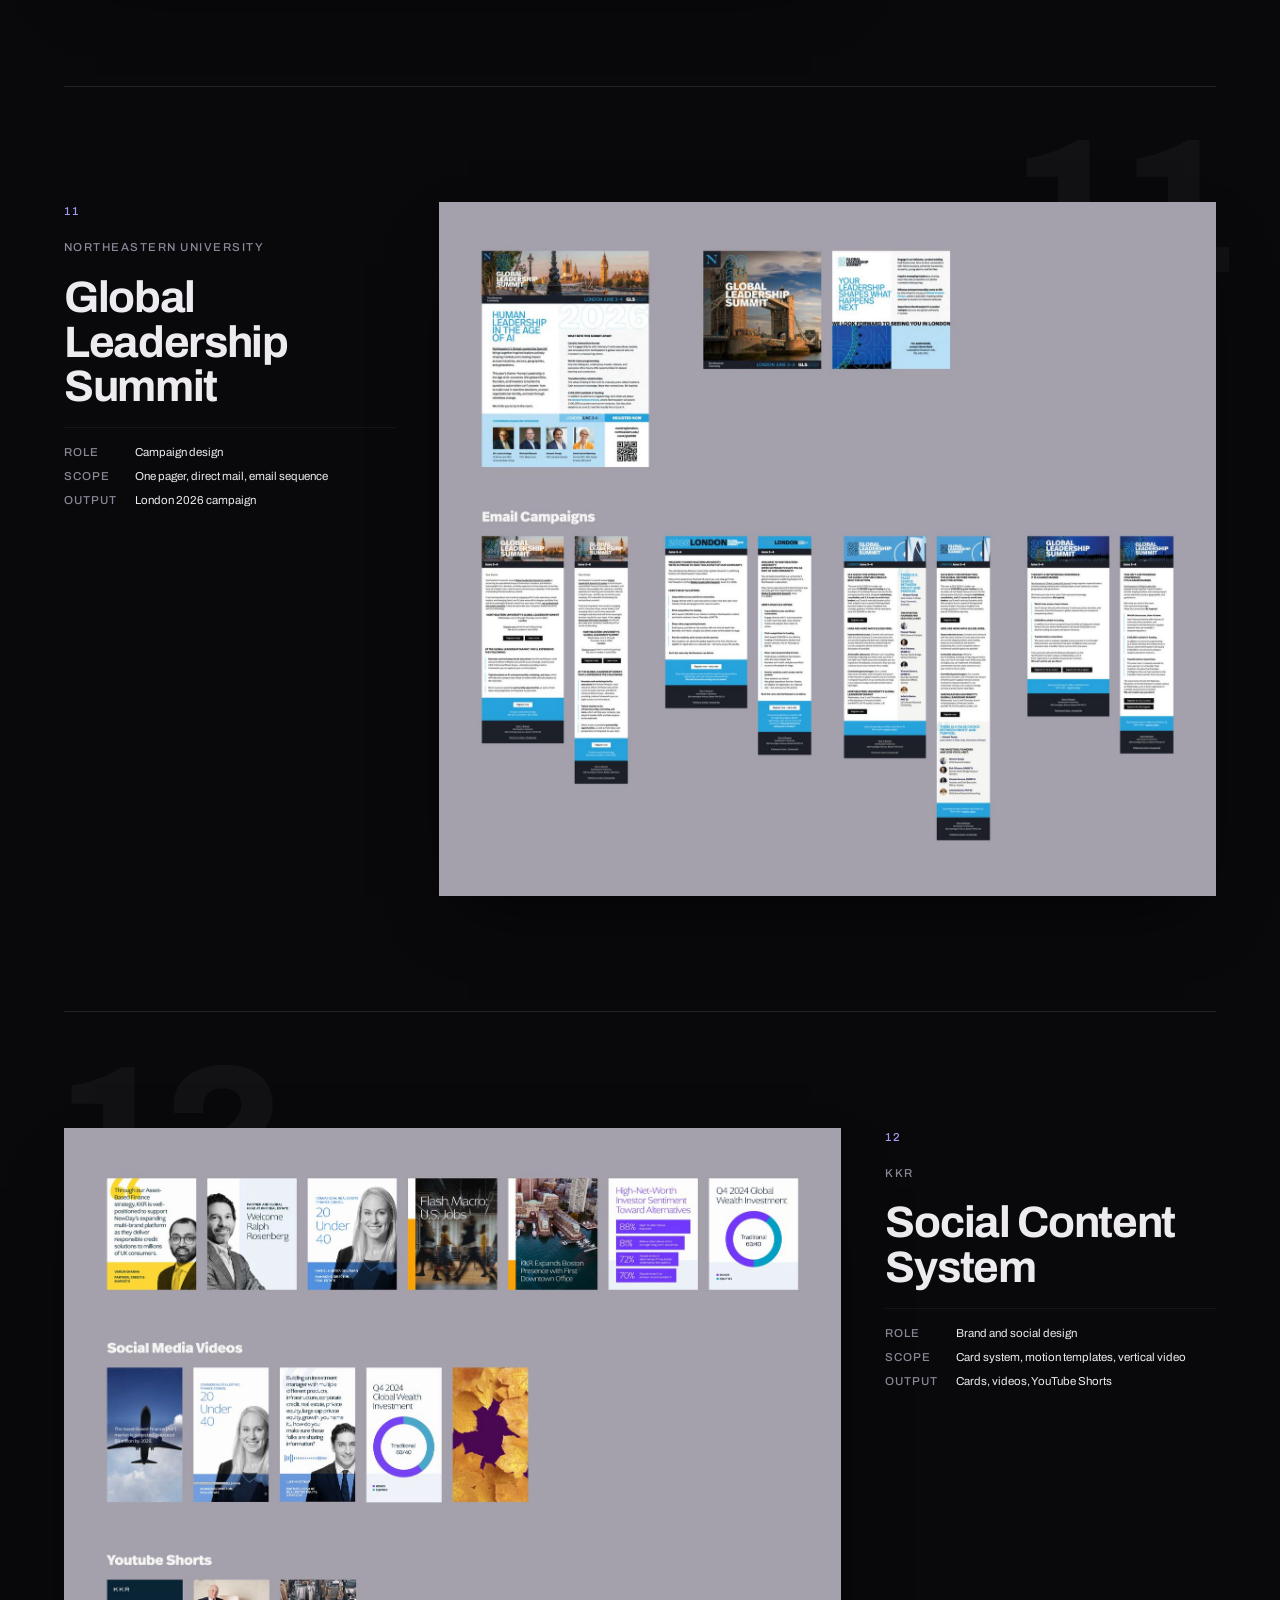
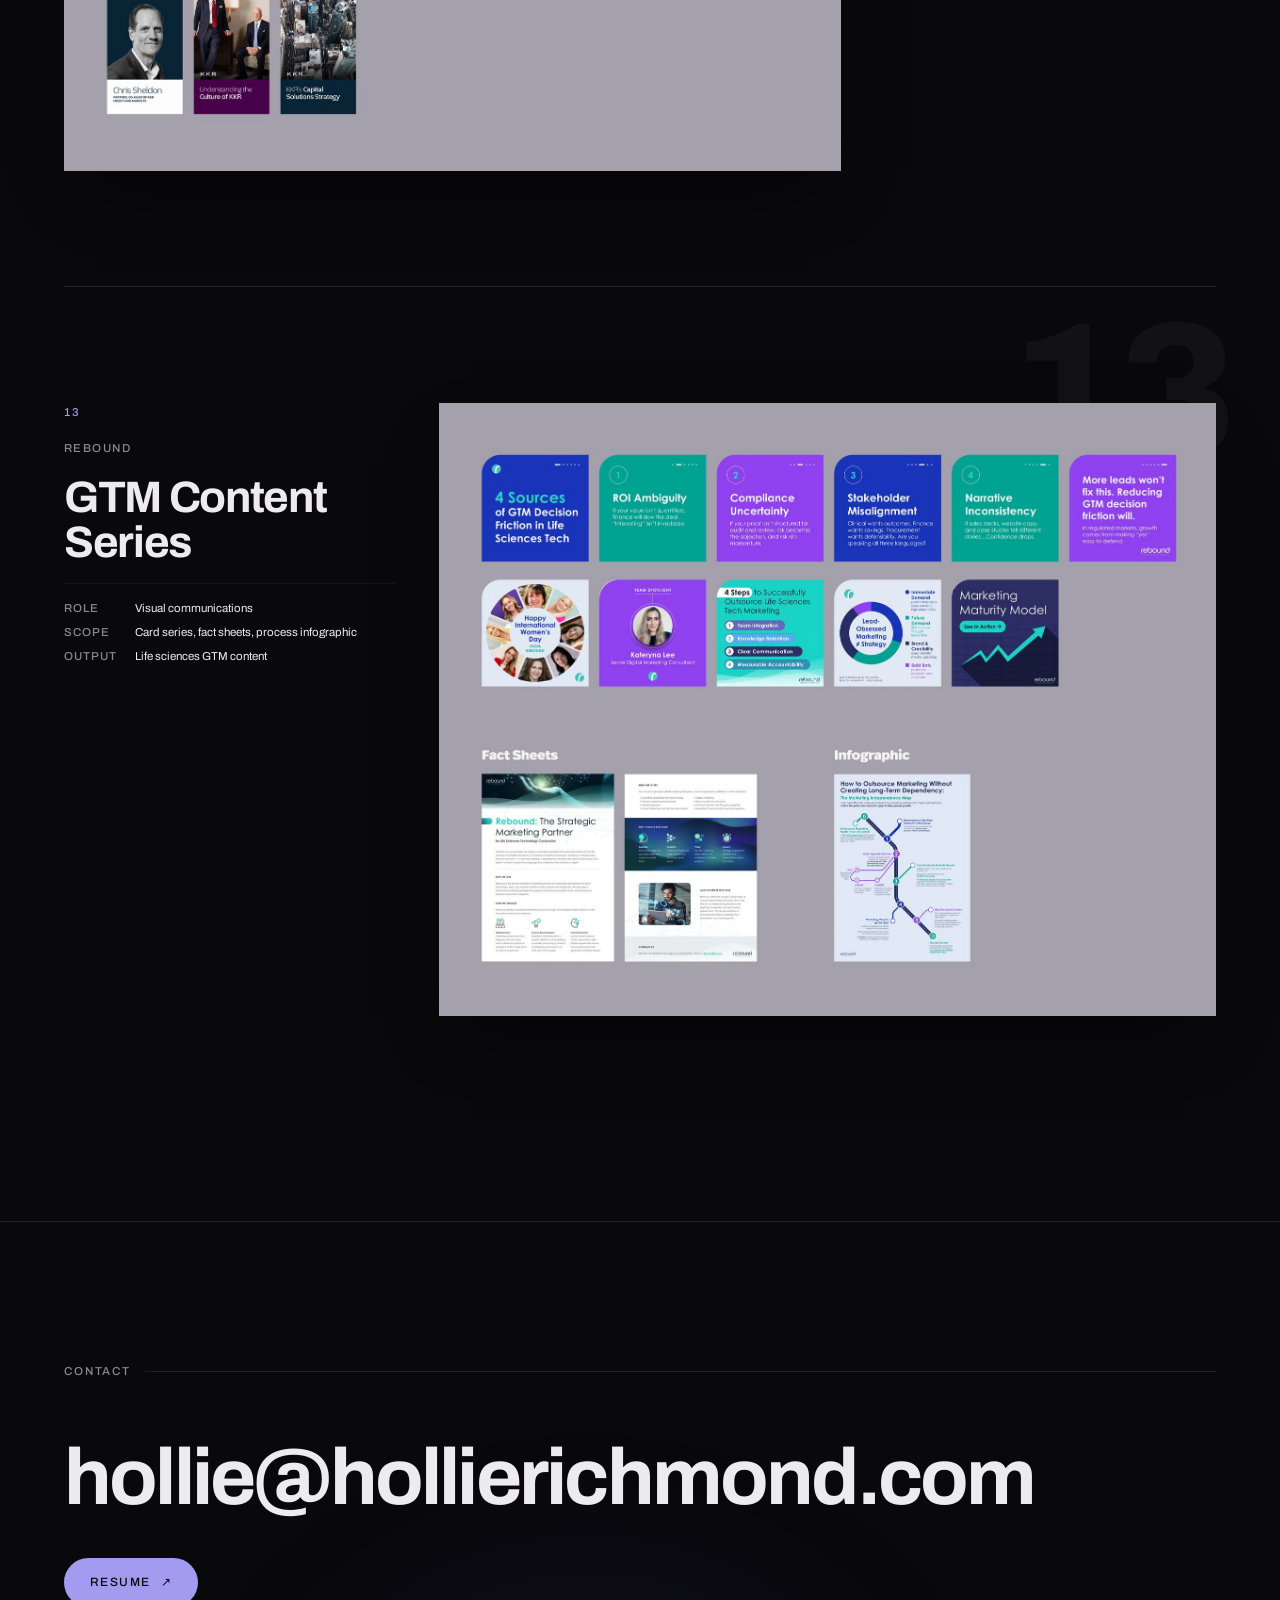
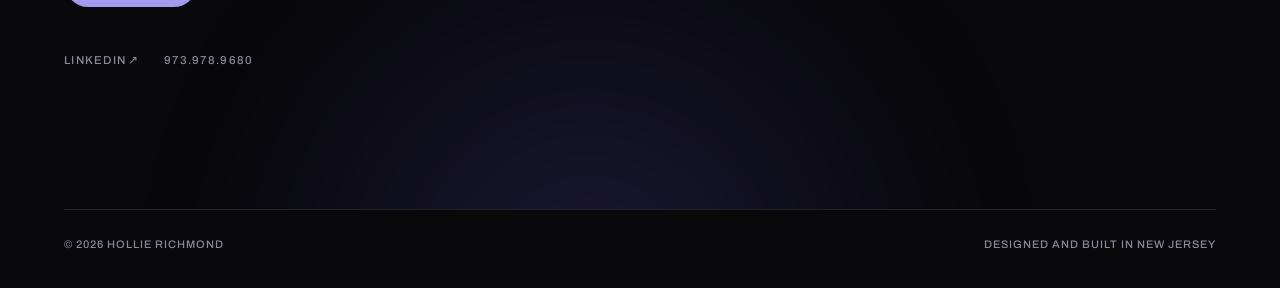
==== commit 449c0a3f: "Rewrite six project titles to name the work The client line above each title already establishes tha" ====
--- a/index.html
+++ b/index.html
@@ -476,7 +476,7 @@
         <div class="rail" data-rise>
           <span class="rail-n">03</span>
           <p class="client">Mobeus</p>
-          <h2>Airspace</h2>
+          <h2>Immersive AI Meeting Platform</h2>
           <dl class="spec">
             <dt>Role</dt><dd>Product UI and spatial design system</dd>
             <dt>Scope</dt><dd>Entry experience, immersive meeting room, content states</dd>
@@ -567,7 +567,7 @@
         <div class="rail" data-rise>
           <span class="rail-n">08</span>
           <p class="client">Northeastern University</p>
-          <h2>EXP Site</h2>
+          <h2>Research Building Site</h2>
           <dl class="spec">
             <dt>Role</dt><dd>Web design, art direction</dd>
             <dt>Scope</dt><dd>Home, mission, research and facilities pages</dd>
@@ -585,7 +585,7 @@
         <div class="rail" data-rise>
           <span class="rail-n">09</span>
           <p class="client">IQVIA</p>
-          <h2>Product Design &amp; Marketing</h2>
+          <h2>Marketing &amp; Launch Collateral</h2>
           <dl class="spec">
             <dt>Role</dt><dd>Brand and marketing design</dd>
             <dt>Scope</dt><dd>Presentation, white paper, banner, product launch</dd>
@@ -603,7 +603,7 @@
         <div class="rail" data-rise>
           <span class="rail-n">10</span>
           <p class="client">Underscore Marketing</p>
-          <h2>Design Refresh</h2>
+          <h2>Brand &amp; Web Refresh</h2>
           <dl class="spec">
             <dt>Role</dt><dd>Brand and web design</dd>
             <dt>Scope</dt><dd>White paper, site refresh, product page</dd>
@@ -639,7 +639,7 @@
         <div class="rail" data-rise>
           <span class="rail-n">12</span>
           <p class="client">KKR</p>
-          <h2>Social Media</h2>
+          <h2>Social Content System</h2>
           <dl class="spec">
             <dt>Role</dt><dd>Brand and social design</dd>
             <dt>Scope</dt><dd>Card system, motion templates, vertical video</dd>
@@ -657,7 +657,7 @@
         <div class="rail" data-rise>
           <span class="rail-n">13</span>
           <p class="client">Rebound</p>
-          <h2>Visual Communications</h2>
+          <h2>GTM Content Series</h2>
           <dl class="spec">
             <dt>Role</dt><dd>Visual communications</dd>
             <dt>Scope</dt><dd>Card series, fact sheets, process infographic</dd>
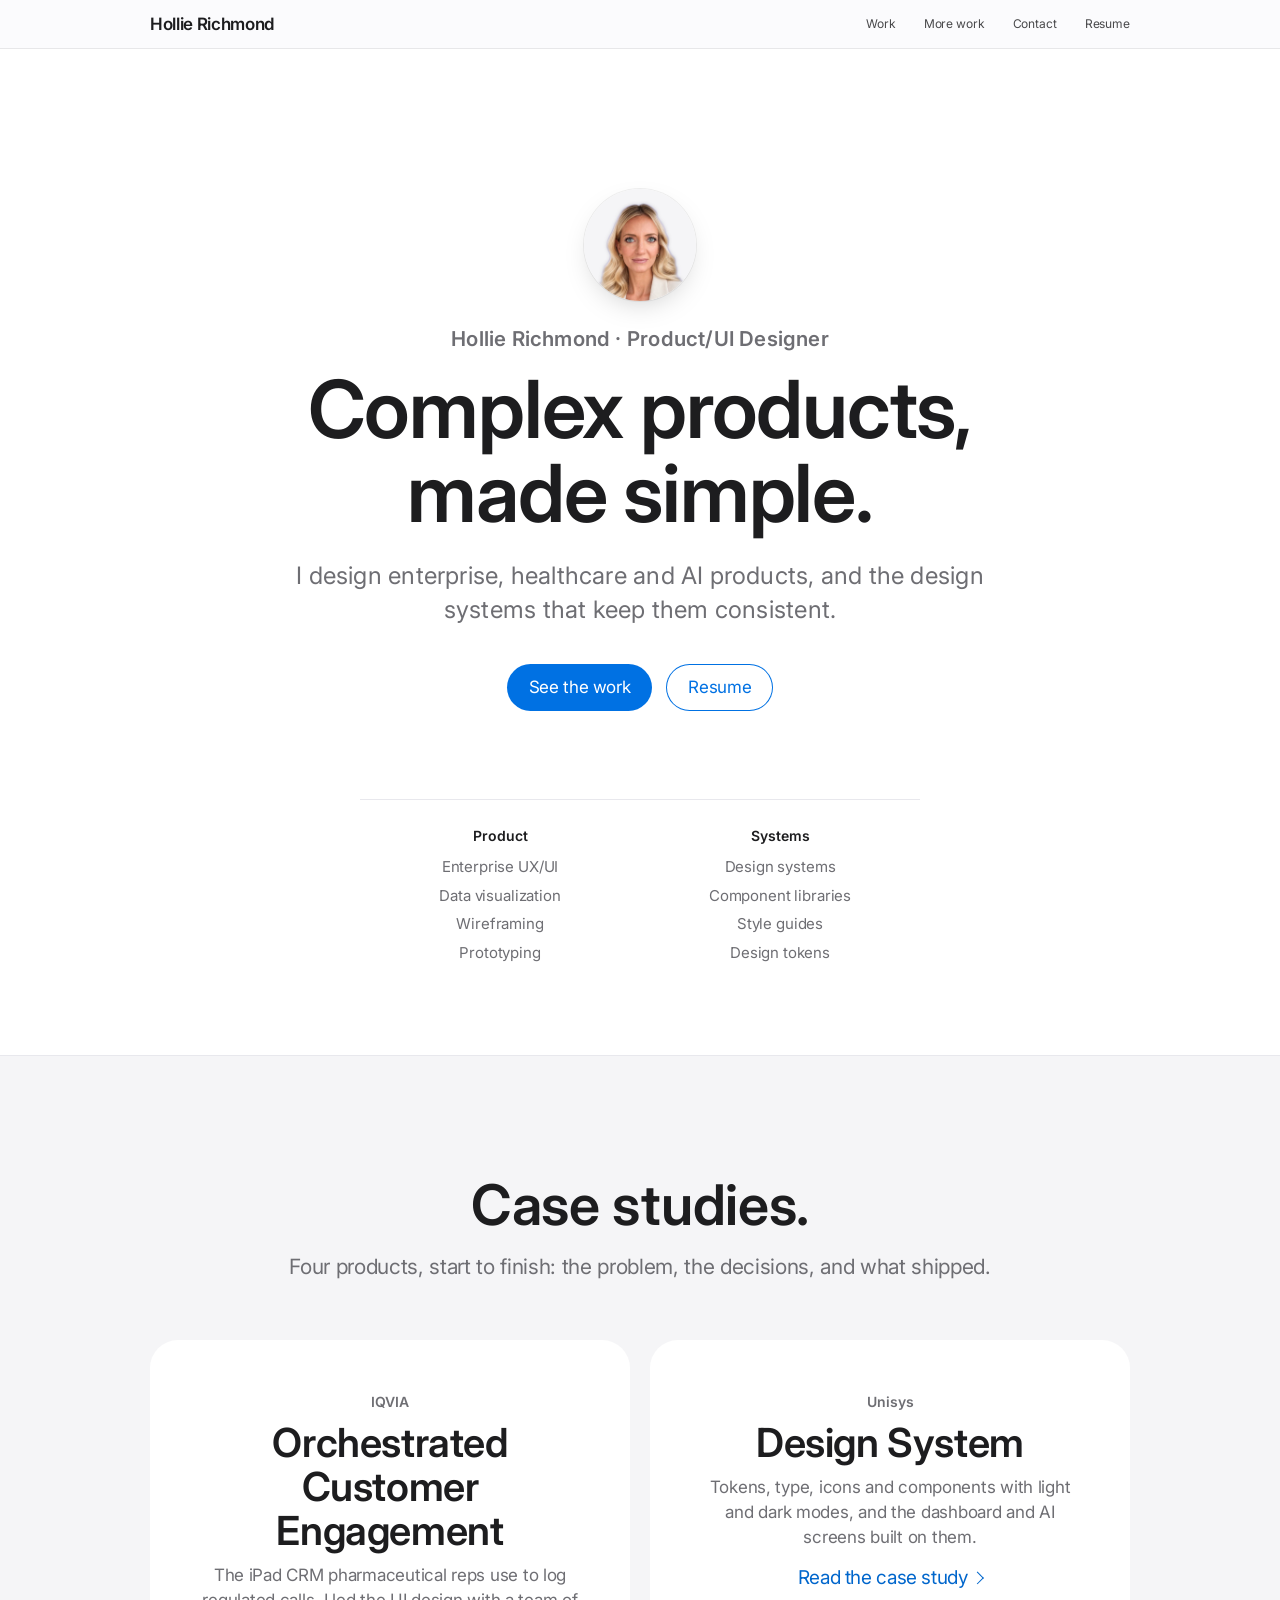
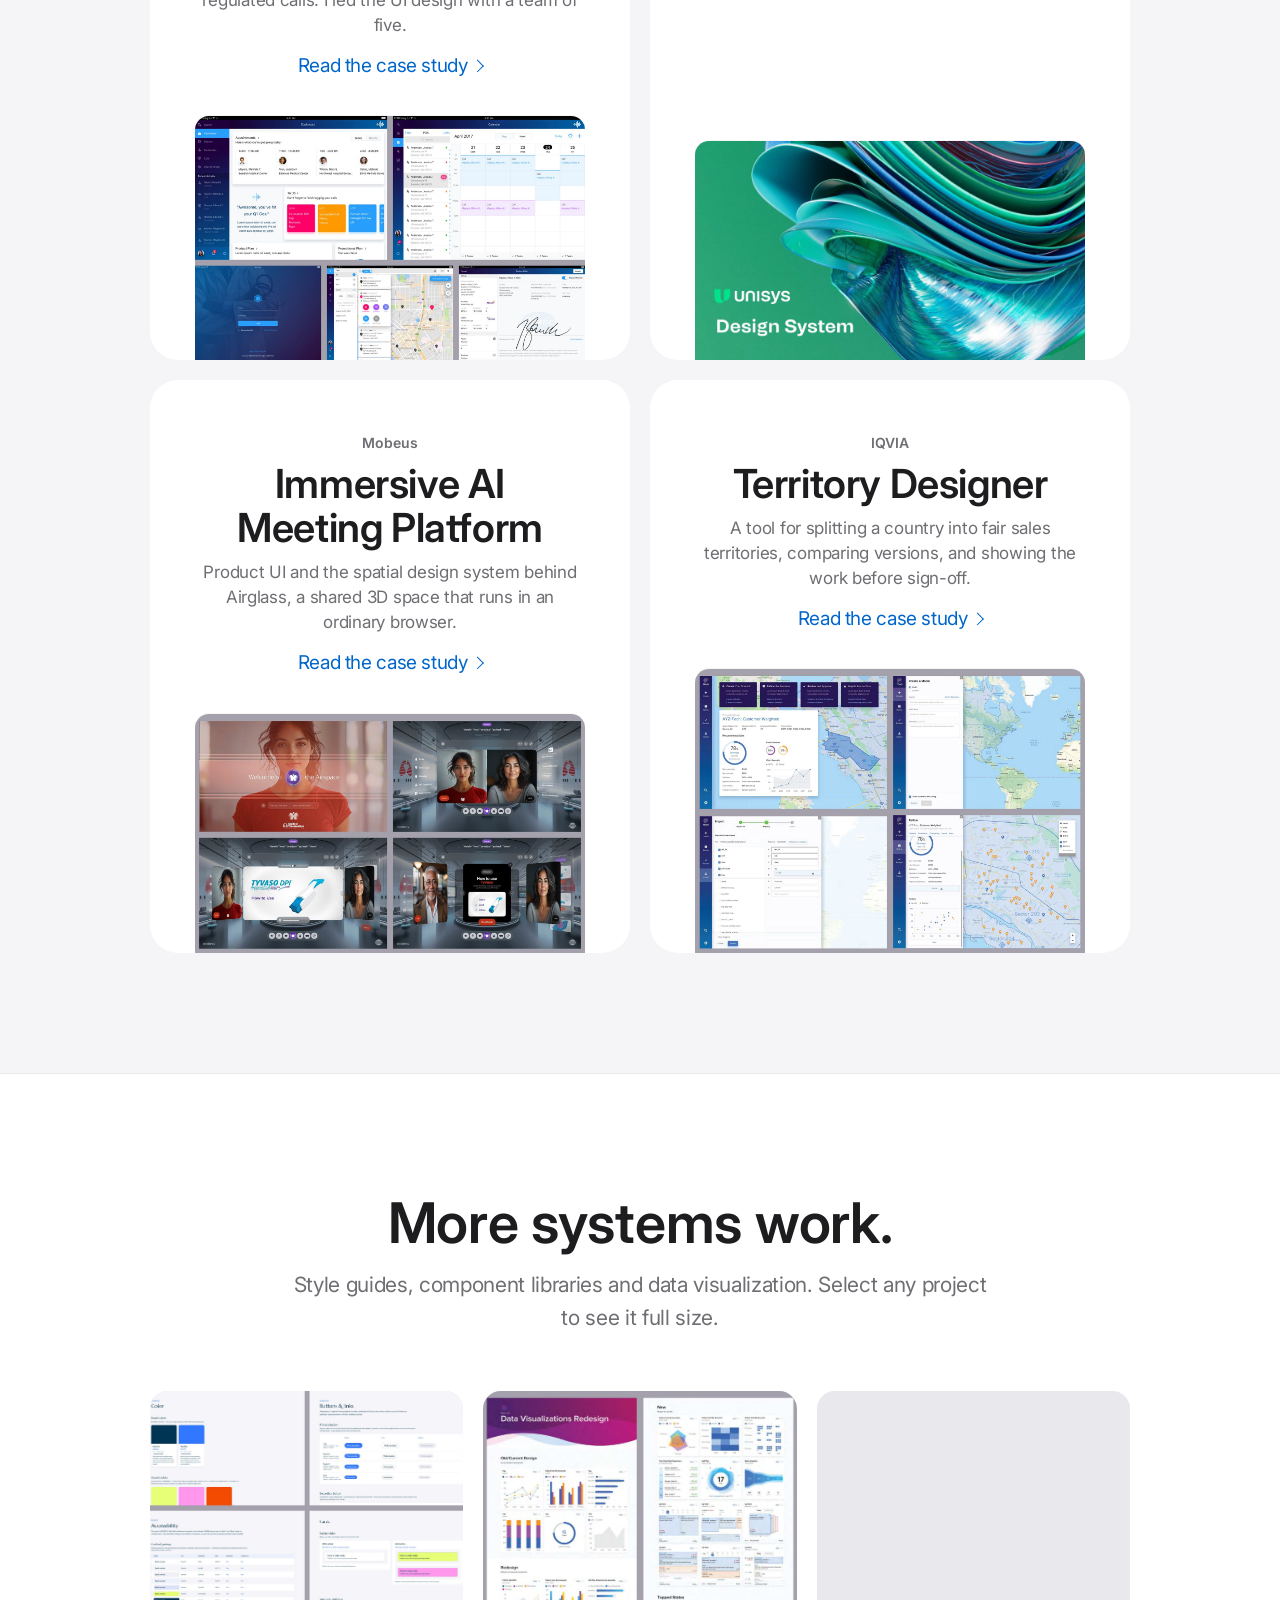
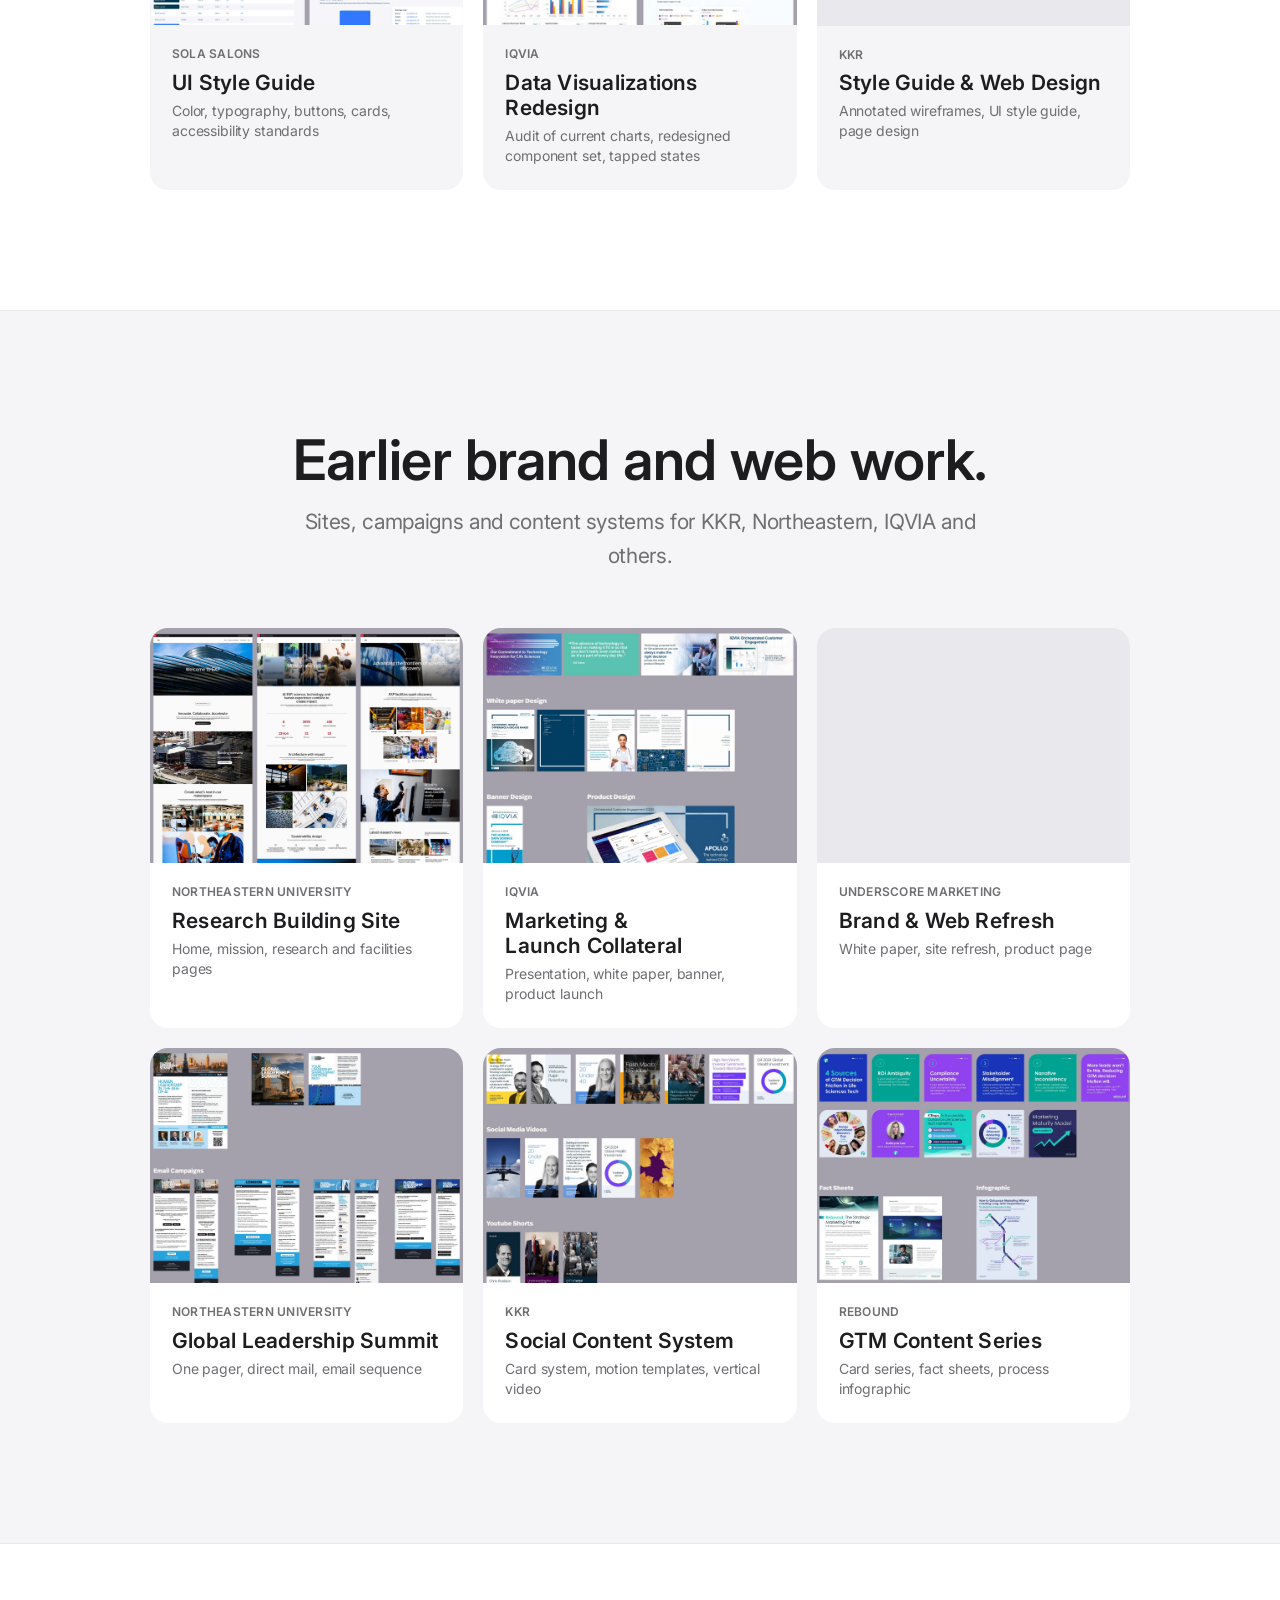
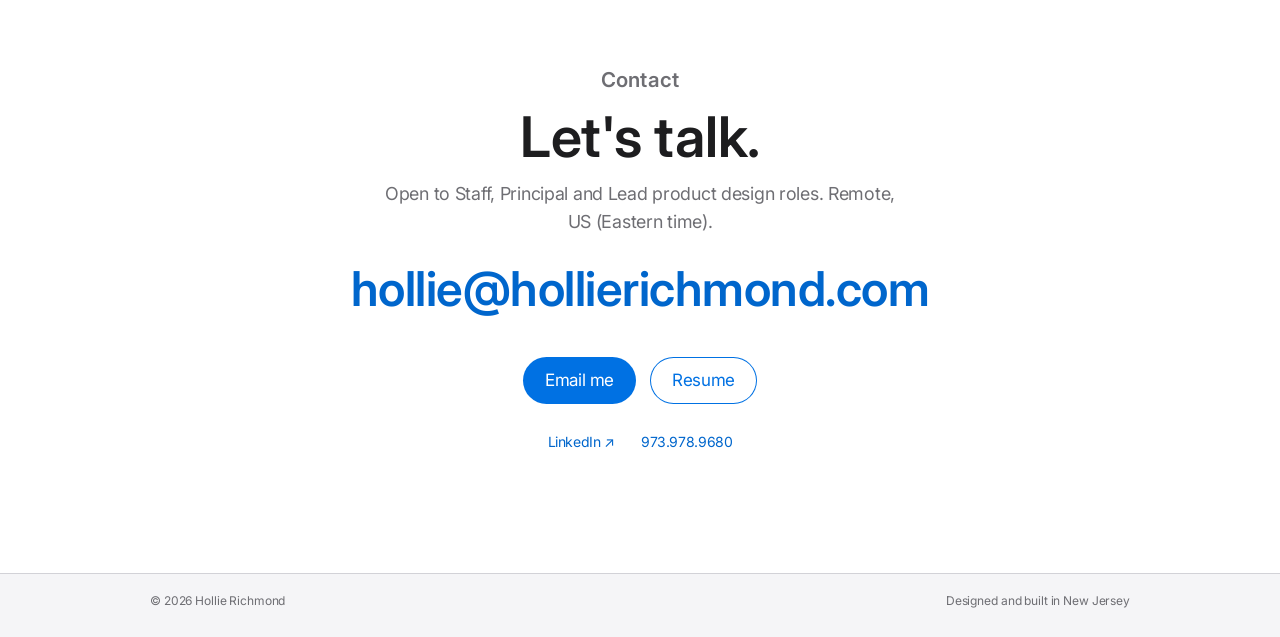
==== commit 3aa59c0f: "commit" ====
--- a/index.html
+++ b/index.html
@@ -3,8 +3,9 @@
 <head>
 <meta charset="utf-8">
 <meta name="viewport" content="width=device-width, initial-scale=1, viewport-fit=cover">
-<meta name="description" content="Hollie Richmond, senior UI and product designer for big brands and complex products. Selected work for IQVIA, KKR, Unisys, Mobeus, Northeastern University, Underscore Marketing and Rebound.">
-<meta name="theme-color" content="#09090C">
+<title>Hollie Richmond</title>
+<meta name="description" content="Hollie Richmond, product design leader who makes complex products easier to use, scale, and ship. Selected work for IQVIA, KKR, Unisys, Mobeus, Northeastern University, Underscore Marketing and Rebound.">
+<meta name="theme-color" content="#ffffff">
 <link rel="canonical" href="https://hollierichmond.com/">
 <meta property="og:type" content="website">
 <meta property="og:title" content="Hollie Richmond">
@@ -13,704 +14,227 @@
 <meta property="og:image" content="https://hollierichmond.com/img/w01.jpg">
 <meta name="twitter:card" content="summary_large_image">
 <link rel="icon" href="favicon.svg" type="image/svg+xml">
-<style>
-  :root{padding-top:env(safe-area-inset-top,0px);padding-bottom:env(safe-area-inset-bottom,0px)}
-  body{margin:0}
-  img{max-width:100%}
-  [hidden]{display:none!important}
-</style>
-<title>Hollie Richmond</title>
 <link rel="preconnect" href="https://fonts.googleapis.com">
 <link rel="preconnect" href="https://fonts.gstatic.com" crossorigin>
-<link rel="stylesheet" href="https://fonts.googleapis.com/css2?family=Archivo:wght@300;400;500;600;700;800&display=swap">
-<style>
-  :root{
-    color-scheme: dark;
-    --ink:#09090C;
-    --ink-raised:#131219;
-    --mat:#A4A1AC;
-    --paper:#EDEBF0;
-    --muted:#8B8796;
-    --line:rgba(237,235,240,.11);
-    --line-soft:rgba(237,235,240,.06);
-    --accent:#A39BF0;
-    /* one typeface throughout — Archivo. The three roles differ only by
-       weight, size and letter-spacing. --label was formerly a mono face. */
-    --display:"Archivo","Helvetica Neue",Helvetica,Arial,sans-serif;
-    --body:"Archivo","Helvetica Neue",Helvetica,Arial,sans-serif;
-    --mono:"Archivo","Helvetica Neue",Helvetica,Arial,sans-serif;
-    --gut:clamp(20px,5vw,72px);
-    --rule:1px solid var(--line);
-  }
-
-  *{box-sizing:border-box}
-  body{
-    margin:0;
-    background:var(--ink);
-    color:var(--paper);
-    font-family:var(--body);
-    font-weight:400;
-    font-size:16px;
-    line-height:1.6;
-    -webkit-font-smoothing:antialiased;
-    overflow-x:hidden;
-  }
-  img{max-width:100%;display:block}
-  a{color:inherit;text-decoration:none}
-  ::selection{background:var(--accent);color:#0b0a10}
-  :focus-visible{outline:2px solid var(--accent);outline-offset:3px;border-radius:2px}
-
-  .wrap{width:100%;max-width:1440px;margin:0 auto;padding-inline:var(--gut)}
-
-  /* ---------- top bar ---------- */
-  .bar{
-    position:fixed;top:0;left:0;right:0;z-index:50;
-    padding-top:calc(14px + env(safe-area-inset-top,0px));
-    padding-bottom:14px;
-    background:linear-gradient(to bottom,rgba(9,9,12,.92),rgba(9,9,12,.72) 60%,rgba(9,9,12,0));
-    backdrop-filter:blur(10px);
-    -webkit-backdrop-filter:blur(10px);
-  }
-  .bar-in{display:flex;align-items:baseline;justify-content:space-between;gap:10px 16px;flex-wrap:wrap}
-  .sig{font-family:var(--display);font-weight:700;font-size:15px;letter-spacing:-.01em;white-space:nowrap}
-  .sig span{color:var(--muted);font-weight:500;display:none}
-  @media (min-width:520px){.sig span{display:inline}}
-  .bar nav{display:flex;flex-wrap:wrap;justify-content:flex-end;gap:8px clamp(13px,2.5vw,28px);font-family:var(--mono);font-size:11.5px;letter-spacing:.09em;text-transform:uppercase;color:var(--muted)}
-  .bar nav a{transition:color .25s}
-  .bar nav a:hover{color:var(--paper)}
-  .bar nav .mail{display:none}
-  @media (min-width:720px){.bar nav .mail{display:inline}}
-
-  /* ---------- hero ---------- */
-  .hero{
-    position:relative;
-    padding-block:clamp(130px,20vh,210px) clamp(56px,9vh,104px);
-    overflow:hidden;
-  }
-  .field{position:absolute;inset:-20% -10%;z-index:0;pointer-events:none}
-  .orb{position:absolute;border-radius:50%;filter:blur(90px);opacity:.5}
-  .orb.a{width:46vw;height:46vw;left:-8vw;top:6vh;background:radial-gradient(circle,#4A3FA8 0%,rgba(74,63,168,0) 70%)}
-  .orb.b{width:38vw;height:38vw;right:-6vw;top:-6vh;background:radial-gradient(circle,#2E5C8A 0%,rgba(46,92,138,0) 70%);opacity:.42}
-  .orb.c{width:30vw;height:30vw;left:42vw;top:40vh;background:radial-gradient(circle,#7A5F9E 0%,rgba(122,95,158,0) 70%);opacity:.3}
-  .grid-lines{
-    position:absolute;inset:0;z-index:0;pointer-events:none;
-    background-image:linear-gradient(to right,var(--line-soft) 1px,transparent 1px);
-    background-size:calc(100% / 6) 100%;
-    mask-image:linear-gradient(to bottom,transparent,#000 22%,#000 70%,transparent);
-    -webkit-mask-image:linear-gradient(to bottom,transparent,#000 22%,#000 70%,transparent);
-  }
-  .hero-in{position:relative;z-index:1}
-  h1{
-    font-family:var(--display);font-weight:700;
-    font-size:clamp(30px,4.9vw,66px);
-    line-height:1.04;letter-spacing:-.032em;
-    margin:0;max-width:17ch;text-wrap:balance;
-  }
-  h1 em{font-style:normal;color:var(--accent)}
-  .hero-lede{
-    display:grid;gap:clamp(18px,2.6vw,40px);
-    grid-template-columns:1fr;
-    margin-top:clamp(32px,5vw,60px);
-    padding-top:clamp(24px,3vw,36px);
-    border-top:var(--rule);
-  }
-  .hero-lede p{max-width:70ch}
-  .hero-lede p{
-    margin:0;color:#D6D2DC;
-    font-size:clamp(15.5px,1.5vw,19px);line-height:1.6;
-  }
-  .hero-lede strong{color:var(--paper);font-weight:500}
-  /* the contact line still uses .role */
-  .role{
-    font-family:var(--display);font-weight:600;
-    font-size:clamp(19px,2.3vw,28px);line-height:1.28;letter-spacing:-.015em;margin:0;
-  }
-
-
-  /* ---------- headshot: background removed, edges feathered in the image itself ---------- */
-  .holo{display:none}
-  @media (min-width:960px){
-    .holo{
-      display:block;position:absolute;z-index:0;right:var(--gut);top:clamp(-40px,-3vw,-10px);
-      width:clamp(260px,24vw,370px);aspect-ratio:900/1093;pointer-events:none;
-      animation:holo-float 7s ease-in-out infinite;
-    }
-    .holo-glow{
-      position:absolute;inset:4% -12% 10%;border-radius:50%;
-      background:radial-gradient(ellipse at 50% 42%,rgba(163,155,240,.38) 0%,rgba(110,90,210,.22) 42%,rgba(9,9,12,0) 70%);
-      filter:blur(34px);
-    }
-    .holo-frame{position:absolute;inset:0}
-    .holo-frame img{width:100%;height:100%;object-fit:contain;display:block}
-  }
-  @keyframes holo-float{0%,100%{transform:translateY(0)}50%{transform:translateY(-8px)}}
-  @media (prefers-reduced-motion:reduce){.holo{animation:none}}
-
-  /* ---------- section labels ---------- */
-  .sec-label{
-    font-family:var(--mono);font-size:11.5px;letter-spacing:.16em;text-transform:uppercase;
-    color:var(--muted);margin:0 0 clamp(20px,3vw,32px);
-    display:flex;align-items:center;gap:14px;
-  }
-  .sec-label::after{content:"";flex:1;height:1px;background:var(--line)}
-
-  /* ---------- work ---------- */
-  .work{padding-bottom:clamp(40px,7vw,90px)}
-  .proj{
-    position:relative;
-    padding-block:clamp(52px,9vw,120px);
-    border-top:var(--rule);
-  }
-  .proj-in{
-    display:grid;gap:clamp(22px,3.5vw,54px);
-    grid-template-columns:1fr;
-    align-items:start;
-  }
-  @media (min-width:900px){
-    .proj-in{grid-template-columns:minmax(210px,1fr) minmax(0,2.35fr)}
-    .proj:nth-child(even) .proj-in{grid-template-columns:minmax(0,2.35fr) minmax(210px,1fr)}
-    .proj:nth-child(even) .rail{order:2}
-    .proj:nth-child(even) .plate-wrap{order:1}
-    .rail{position:sticky;top:calc(96px + env(safe-area-inset-top,0px))}
-  }
-  .rail{display:flex;flex-direction:column;gap:18px}
-  .rail-n{
-    font-family:var(--mono);font-size:11.5px;letter-spacing:.14em;color:var(--accent);
-  }
-  .rail h2{
-    font-family:var(--display);font-weight:700;
-    font-size:clamp(25px,3.6vw,44px);line-height:1.02;letter-spacing:-.03em;
-    margin:0;text-wrap:balance;
-  }
-  .client{
-    font-family:var(--mono);font-size:11.5px;letter-spacing:.13em;text-transform:uppercase;
-    color:var(--muted);margin:0;
-  }
-  .spec{
-    margin:0;padding-top:16px;border-top:1px solid var(--line-soft);
-    display:grid;grid-template-columns:auto 1fr;gap:6px 18px;
-    font-family:var(--mono);font-size:11.5px;line-height:1.55;
-  }
-  .spec dt{color:var(--muted);letter-spacing:.08em;text-transform:uppercase}
-  .spec dd{margin:0;color:var(--paper)}
-
-  .cs-link{
-    align-self:start;
-    font-family:var(--mono);font-size:11.5px;font-weight:500;
-    letter-spacing:.11em;text-transform:uppercase;color:var(--accent);
-    padding-bottom:4px;
-    background-image:linear-gradient(var(--accent),var(--accent));
-    background-size:100% 1px;background-position:0 100%;background-repeat:no-repeat;
-    transition:color .25s,background-size .35s cubic-bezier(.2,.7,.3,1);
-  }
-  .cs-link:hover{color:var(--paper);background-size:0 1px}
-
-  .plate-wrap{position:relative}
-  .ghost{
-    position:absolute;z-index:0;pointer-events:none;
-    font-family:var(--display);font-weight:800;
-    font-size:clamp(88px,15vw,210px);line-height:.8;letter-spacing:-.05em;
-    color:rgba(237,235,240,.045);
-    top:-.28em;right:-.06em;
-    user-select:none;
-  }
-  .proj:nth-child(even) .ghost{right:auto;left:-.06em}
-  .plate{
-    position:relative;z-index:1;overflow:hidden;display:block;width:100%;
-    background:var(--mat);
-    padding:5.5% 4.5%;
-    border:0;cursor:zoom-in;
-    box-shadow:0 30px 70px -30px rgba(0,0,0,.85);
-    transition:box-shadow .5s cubic-bezier(.2,.7,.3,1);
-  }
-  .plate img{width:100%;height:auto;will-change:transform}
-  .plate::after{
-    content:"";position:absolute;inset:0;
-    background:linear-gradient(to top,rgba(9,9,12,.34),rgba(9,9,12,0) 42%);
-    opacity:0;transition:opacity .45s ease;pointer-events:none;
-  }
-  .plate:hover::after,.plate:focus-visible::after{opacity:1}
-  .plate:hover{box-shadow:0 40px 90px -30px rgba(0,0,0,.95)}
-  .expand{
-    position:absolute;z-index:2;right:14px;bottom:14px;
-    display:inline-flex;align-items:center;gap:8px;
-    padding:8px 13px;
-    font-family:var(--mono);font-size:10.5px;letter-spacing:.13em;text-transform:uppercase;
-    color:var(--paper);background:rgba(9,9,12,.72);
-    backdrop-filter:blur(6px);-webkit-backdrop-filter:blur(6px);
-    opacity:0;transform:translateY(6px);
-    transition:opacity .4s ease,transform .4s cubic-bezier(.2,.7,.3,1);
-    pointer-events:none;
-  }
-  .plate:hover .expand,.plate:focus-visible .expand{opacity:1;transform:none}
-  @media (hover:none){.expand{opacity:1;transform:none}}
-
-  /* ---------- expanded view ---------- */
-  .viewer{
-    position:fixed;inset:0;z-index:100;
-    display:none;
-    background:rgba(6,6,9,.97);
-    backdrop-filter:blur(14px);-webkit-backdrop-filter:blur(14px);
-  }
-  .viewer[data-open]{display:grid;grid-template-rows:auto 1fr}
-  .viewer-bar{
-    display:flex;align-items:baseline;justify-content:space-between;gap:14px;flex-wrap:wrap;
-    padding:calc(16px + env(safe-area-inset-top,0px)) var(--gut) 14px;
-    border-bottom:var(--rule);
-  }
-  .viewer-meta{display:flex;align-items:baseline;gap:14px;flex-wrap:wrap;min-width:0}
-  .viewer-n{font-family:var(--mono);font-size:11.5px;letter-spacing:.14em;color:var(--accent)}
-  .viewer-title{
-    font-family:var(--display);font-weight:700;font-size:clamp(15px,2.2vw,22px);
-    letter-spacing:-.02em;margin:0;
-  }
-  .viewer-client{font-family:var(--mono);font-size:11px;letter-spacing:.13em;text-transform:uppercase;color:var(--muted)}
-  .viewer-tools{display:flex;align-items:center;gap:6px}
-  .vbtn{
-    appearance:none;border:1px solid var(--line);background:transparent;color:var(--muted);
-    font-family:var(--mono);font-size:11px;letter-spacing:.1em;text-transform:uppercase;
-    padding:7px 12px;cursor:pointer;line-height:1;
-    transition:color .25s,border-color .25s;
-  }
-  .vbtn:hover:not(:disabled){color:var(--paper);border-color:var(--paper)}
-  .vbtn:disabled{opacity:.3;cursor:default}
-  .vbtn.close{color:var(--paper)}
-  .viewer-stage{
-    overflow:auto;
-    padding:clamp(14px,2.5vw,32px) var(--gut) calc(clamp(14px,2.5vw,32px) + env(safe-area-inset-bottom,0px));
-    display:grid;place-items:start center;
-    -webkit-overflow-scrolling:touch;
-  }
-  .viewer-stage img{
-    background:var(--mat);
-    max-width:100%;height:auto;
-    cursor:zoom-in;
-    box-shadow:0 30px 80px -30px rgba(0,0,0,.9);
-  }
-  .viewer-stage.zoom{place-items:start}
-  .viewer-stage.zoom img{max-width:none;width:2600px;cursor:zoom-out}
-  .viewer-hint{
-    font-family:var(--mono);font-size:10.5px;letter-spacing:.11em;text-transform:uppercase;
-    color:var(--muted);
-  }
-  @media (max-width:620px){.viewer-hint{display:none}}
-  body.locked{overflow:hidden}
-
-  /* ---------- capability columns (in the hero) ---------- */
-  .caps{display:grid;gap:26px;grid-template-columns:repeat(auto-fit,minmax(150px,1fr))}
-  .hero-caps{
-    margin-top:clamp(28px,4vw,48px);
-    padding-top:clamp(24px,3vw,36px);
-    border-top:var(--rule);
-  }
-  @media (min-width:640px){.hero-caps{grid-template-columns:repeat(3,1fr);gap:clamp(24px,4vw,56px)}}
-  .cap h3{
-    font-family:var(--mono);font-size:11px;letter-spacing:.14em;text-transform:uppercase;
-    color:var(--accent);margin:0 0 10px;padding-bottom:9px;border-bottom:1px solid var(--line-soft);
-  }
-  .cap ul{list-style:none;margin:0;padding:0;font-size:14px;color:var(--muted);line-height:1.85}
-
-  /* ---------- contact ---------- */
-  .contact{padding-block:clamp(64px,11vw,140px);border-top:var(--rule);position:relative;overflow:hidden}
-  .contact .orb.d{width:52vw;height:52vw;left:20vw;bottom:-32vw;background:radial-gradient(circle,#5347B5 0%,rgba(83,71,181,0) 70%);opacity:.34;position:absolute;border-radius:50%;filter:blur(100px);pointer-events:none}
-  .contact-in{position:relative;z-index:1}
-  .contact .mail-link{
-    display:inline-block;
-    font-family:var(--display);font-weight:700;
-    font-size:clamp(25px,6.2vw,80px);line-height:1;letter-spacing:-.035em;
-    margin:clamp(16px,2.5vw,26px) 0 0;
-    word-break:break-word;
-    background-image:linear-gradient(var(--accent),var(--accent));
-    background-size:0 2px;background-position:0 100%;background-repeat:no-repeat;
-    transition:background-size .45s cubic-bezier(.2,.7,.3,1),color .3s;
-  }
-  .contact .mail-link:hover{background-size:100% 2px;color:var(--accent)}
-  .resume-row{margin:clamp(26px,3.5vw,40px) 0 0}
-  .btn{
-    display:inline-flex;align-items:center;gap:10px;
-    font-family:var(--mono);font-size:12px;font-weight:500;
-    letter-spacing:.12em;text-transform:uppercase;
-    color:var(--ink);background:var(--accent);
-    padding:15px 26px;border-radius:999px;
-    transition:background .25s,transform .25s cubic-bezier(.2,.7,.3,1);
-  }
-  .btn:hover{background:var(--paper);transform:translateY(-2px)}
-  .elsewhere{
-    display:flex;flex-wrap:wrap;gap:12px 26px;margin-top:clamp(26px,4vw,44px);
-    font-family:var(--mono);font-size:11.5px;letter-spacing:.11em;text-transform:uppercase;color:var(--muted);
-  }
-  .elsewhere a{transition:color .25s}
-  .elsewhere a:hover{color:var(--accent)}
-  .elsewhere a[target]::after{content:" ↗";letter-spacing:0}
-
-  footer{
-    padding-block:26px 34px;border-top:var(--rule);
-    font-family:var(--mono);font-size:11px;letter-spacing:.09em;text-transform:uppercase;color:var(--muted);
-    display:flex;flex-wrap:wrap;gap:8px 22px;justify-content:space-between;
-  }
-
-  /* Archivo is lighter than the mono face these labels used to be set in —
-     medium weight keeps them reading as labels at small sizes. */
-  .bar nav, .sec-label, .rail-n, .client, .spec dt, .cap h3,
-  .expand, .viewer-n, .viewer-client, .vbtn, .viewer-hint,
-  .elsewhere, footer{font-weight:500}
-
-  /* ---------- motion ---------- */
-  /* transform only — text stays legible even if the observer never fires */
-  .js [data-rise]{transform:translate3d(0,18px,0);transition:transform 1s cubic-bezier(.16,.84,.34,1)}
-  .js [data-rise].in{transform:none}
-  @media (prefers-reduced-motion:reduce){
-    *{animation:none!important;transition-duration:.01ms!important}
-    [data-rise]{transform:none!important;opacity:1!important}
-    .rail{position:static}
-  }
-</style>
+<link rel="stylesheet" href="https://fonts.googleapis.com/css2?family=Inter:wght@400;500;600;700&display=swap">
+<link rel="stylesheet" href="light.css?v=1">
 </head>
 <body>
 <script>document.documentElement.classList.add('js');</script>
 
 <header class="bar">
   <div class="wrap bar-in">
-    <a class="sig" href="#top">Hollie Richmond <span>· Portfolio</span></a>
+    <a class="sig" href="#top">Hollie Richmond</a>
     <nav>
       <a href="#work">Work</a>
+      <a class="opt" href="#more">More work</a>
       <a href="#contact">Contact</a>
-      <a href="resume.pdf" target="_blank" rel="noopener">Resume</a>
-      <a class="mail" href="mailto:hollie@hollierichmond.com">hollie@hollierichmond.com</a>
+      <a class="opt" href="resume.pdf" target="_blank" rel="noopener">Resume</a>
     </nav>
   </div>
 </header>
 
 <main id="top">
 
-  <section class="hero">
-    <div class="field" aria-hidden="true">
-      <div class="orb a" data-px="-0.14"></div>
-      <div class="orb b" data-px="0.18"></div>
-      <div class="orb c" data-px="-0.26"></div>
-    </div>
-    <div class="grid-lines" aria-hidden="true"></div>
-    <div class="wrap hero-in">
-      <div class="holo" aria-hidden="true">
-        <div class="holo-glow"></div>
-        <div class="holo-frame"><img src="img/headshot.webp?v=2" alt="" width="900" height="1093" fetchpriority="high" decoding="async"></div>
-      </div>
-      <h1 data-px="-0.06">UI and product design for <em>big brands and complex products</em>.</h1>
-      <div class="hero-lede" data-px="0.04">
-        <p>I'm a senior UI designer who turns <strong>complex products and well-known brands</strong> into polished, consistent experiences. I bring deep design-system expertise, years of agency and enterprise work, and hands-on experience designing AI-native products.</p>
-      </div>
-    <div class="caps hero-caps" data-rise>
-      <div class="cap">
-        <h3>Product</h3>
-        <ul>
-          <li>Enterprise UX/UI</li>
-          <li>Data visualization</li>
-          <li>Wireframing</li>
-          <li>Prototyping</li>
-        </ul>
-      </div>
-      <div class="cap">
-        <h3>Systems</h3>
-        <ul>
-          <li>Design systems</li>
-          <li>Component libraries</li>
-          <li>Style guides</li>
-          <li>Design tokens</li>
-        </ul>
-      </div>
-      <div class="cap">
-        <h3>Brand</h3>
-        <ul>
-          <li>Web design</li>
-          <li>Campaign design</li>
-          <li>Social and motion</li>
-          <li>Editorial and print</li>
-        </ul>
-      </div>
-    </div>
-    </div>
-  </section>
-
-  <section class="work wrap" id="work" aria-label="Selected work">
-
-    <article class="proj" id="p1">
-      <div class="proj-in">
-        <div class="rail" data-rise>
-          <span class="rail-n">01</span>
+  <section class="home-hero">
+    <div class="wrap">
+      <img class="hero-photo" src="img/headshot-light.jpg" alt="Hollie Richmond" width="480" height="480" fetchpriority="high" decoding="async">
+      <p class="eyebrow">Hollie Richmond · Product/UI Designer</p>
+      <h1>Complex products, made simple.</h1>
+      <p class="lede">I design enterprise, healthcare and AI products, and the design systems that keep them consistent.</p>
+      <div class="cta">
+        <a class="btn" href="#work">See the work</a>
+        <a class="btn ghost" href="resume.pdf" target="_blank" rel="noopener">Resume</a>
+      </div>
+
+      <div class="caps two" data-rise>
+        <div class="cap">
+          <h3>Product</h3>
+          <ul><li>Enterprise UX/UI</li><li>Data visualization</li><li>Wireframing</li><li>Prototyping</li></ul>
+        </div>
+        <div class="cap">
+          <h3>Systems</h3>
+          <ul><li>Design systems</li><li>Component libraries</li><li>Style guides</li><li>Design tokens</li></ul>
+        </div>
+      </div>
+    </div>
+  </section>
+
+  <section class="band alt" id="work" aria-label="Case studies">
+    <div class="wrap wide">
+      <div class="sec-title" data-rise>
+        <h2>Case studies.</h2>
+        <p>Four products, start to finish: the problem, the decisions, and what shipped.</p>
+      </div>
+
+      <div class="tiles">
+        <a class="tile" href="oce.html" data-rise>
           <p class="client">IQVIA</p>
-          <h2>Territory Designer</h2>
-          <dl class="spec">
-            <dt>Role</dt><dd>Product design</dd>
-            <dt>Scope</dt><dd>Scenario builder, data import, map refinement</dd>
-            <dt>Output</dt><dd>Enterprise SaaS UI</dd>
-          </dl>
-          <a class="cs-link" href="td.html">Read the case study <span aria-hidden="true">↗</span></a>
-        </div>
-        <div class="plate-wrap">
-          <span class="ghost" aria-hidden="true" data-px="0.3">01</span>
-          <button class="plate" type="button" data-view="01" aria-label="Expand this project's work"><img src="img/w01.jpg" alt="Territory Designer interface screens for IQVIA: a scenario dashboard over a mapped sales territory, a model creation panel, a data import mapping step, and a refinement view with coverage metrics and plotted accounts." width="1500" height="1094" loading="eager" fetchpriority="high" decoding="async" data-px="0.05"><span class="expand" aria-hidden="true">Expand &nbsp;↗</span></button>
-        </div>
-      </div>
-    </article>
-    <article class="proj" id="p2">
-      <div class="proj-in">
-        <div class="rail" data-rise>
-          <span class="rail-n">02</span>
+          <h3>Orchestrated Customer Engagement</h3>
+          <p class="sum">The iPad CRM pharmaceutical reps use to log regulated calls. I led the UI design with a team of five.</p>
+          <span class="more">Read the case study</span>
+          <div class="shot"><img src="img/w12.jpg" alt="Five OCE iPad screens: a dashboard of appointments, to-dos and plans; a week calendar of scheduled calls; a branded login; a territory search pairing an HCP list with a map; and a review-and-sign screen capturing a physician signature." width="1500" height="940" loading="eager" decoding="async"></div>
+        </a>
+
+        <a class="tile" href="unisys.html" data-rise>
+          <p class="client">Unisys</p>
+          <h3>Design System</h3>
+          <p class="sum">Tokens, type, icons and components with light and dark modes, and the dashboard and AI screens built on them.</p>
+          <span class="more">Read the case study</span>
+          <div class="shot"><img src="img/unisys/cover.jpg" alt="The Unisys Design System cover: the Unisys logo and the words Design System over a green field with a flowing glass and ribbon form." width="1920" height="1080" loading="lazy" decoding="async"></div>
+        </a>
+
+        <a class="tile" href="airspace.html" data-rise>
+          <p class="client">Mobeus</p>
+          <h3>Immersive AI Meeting Platform</h3>
+          <p class="sum">Product UI and the spatial design system behind Airglass, a shared 3D space that runs in an ordinary browser.</p>
+          <span class="more">Read the case study</span>
+          <div class="shot"><img src="img/w07.jpg?v=2" alt="Mobeus Airspace screens: a welcome entry state over live video, an immersive virtual room with participants and an HCP engagement panel, and product training content shared inside the room." width="1500" height="920" loading="eager" decoding="async"></div>
+        </a>
+
+        <a class="tile" href="td.html" data-rise>
           <p class="client">IQVIA</p>
-          <h2>Orchestrated Customer Engagement</h2>
-          <dl class="spec">
-            <dt>Role</dt><dd>UI design lead</dd>
-            <dt>Scope</dt><dd>Login, dashboard, calendar, territory search, review and sign</dd>
-            <dt>Output</dt><dd>iPad product UI</dd>
-          </dl>
-          <a class="cs-link" href="oce.html">Read the case study <span aria-hidden="true">↗</span></a>
-        </div>
-        <div class="plate-wrap">
-          <span class="ghost" aria-hidden="true" data-px="0.3">02</span>
-          <button class="plate" type="button" data-view="12" aria-label="Expand this project's work"><img src="img/w12.jpg" alt="Five OCE iPad screens: a dashboard of appointments, to-dos and plans; a week calendar of scheduled calls; a branded login; a territory search pairing an HCP list with a map; and a review-and-sign screen capturing a physician signature." width="1500" height="940" loading="eager" decoding="async" data-px="0.05"><span class="expand" aria-hidden="true">Expand &nbsp;↗</span></button>
-        </div>
-      </div>
-    </article>
-    <article class="proj" id="p3">
-      <div class="proj-in">
-        <div class="rail" data-rise>
-          <span class="rail-n">03</span>
-          <p class="client">Mobeus</p>
-          <h2>Immersive AI Meeting Platform</h2>
-          <dl class="spec">
-            <dt>Role</dt><dd>Product UI and spatial design system</dd>
-            <dt>Scope</dt><dd>Entry experience, immersive meeting room, content states</dd>
-            <dt>Output</dt><dd>Spatial product UI</dd>
-          </dl>
-          <a class="cs-link" href="airspace.html">Read the case study <span aria-hidden="true">↗</span></a>
-        </div>
-        <div class="plate-wrap">
-          <span class="ghost" aria-hidden="true" data-px="0.3">03</span>
-          <button class="plate" type="button" data-view="07" aria-label="Expand this project's work"><img src="img/w07.jpg?v=2" alt="Mobeus Airspace screens: a welcome entry state over live video, an immersive virtual room with participants and an HCP engagement panel, and product training content shared inside the room." width="1500" height="920" loading="lazy" decoding="async" data-px="0.05"><span class="expand" aria-hidden="true">Expand &nbsp;↗</span></button>
-        </div>
-      </div>
-    </article>
-    <article class="proj" id="p4">
-      <div class="proj-in">
-        <div class="rail" data-rise>
-          <span class="rail-n">04</span>
-          <p class="client">Unisys</p>
-          <h2>Design System</h2>
-          <dl class="spec">
-            <dt>Role</dt><dd>Design systems</dd>
-            <dt>Scope</dt><dd>Color ramps, type scale, icons, controls, alerts</dd>
-            <dt>Output</dt><dd>Documented component library</dd>
-          </dl>
-        </div>
-        <div class="plate-wrap">
-          <span class="ghost" aria-hidden="true" data-px="0.3">04</span>
-          <button class="plate" type="button" data-view="04" aria-label="Expand this project's work"><img src="img/w04.jpg" alt="Unisys design system pages: cover, icon grid, checkbox and radio states, a Tomato Grotesk type scale, button states, twelve-step color ramps, and alert message patterns." width="1500" height="1272" loading="lazy" decoding="async" data-px="0.05"><span class="expand" aria-hidden="true">Expand &nbsp;↗</span></button>
-        </div>
-      </div>
-    </article>
-    <article class="proj" id="p5">
-      <div class="proj-in">
-        <div class="rail" data-rise>
-          <span class="rail-n">05</span>
-          <p class="client">Sola Salons</p>
-          <h2>UI Style Guide</h2>
-          <dl class="spec">
-            <dt>Role</dt><dd>Design systems</dd>
-            <dt>Scope</dt><dd>Color, typography, buttons, cards, accessibility standards</dd>
-            <dt>Output</dt><dd>Published Figma library</dd>
-          </dl>
-        </div>
-        <div class="plate-wrap">
-          <span class="ghost" aria-hidden="true" data-px="0.3">05</span>
-          <button class="plate" type="button" data-view="13" aria-label="Expand this project's work"><img src="img/w13.jpg" alt="Four pages of the Sola UI Style Guide: brand and accent colors with usage rules, the primary button matrix across four sizes and three states, a contrast table giving measured ratios and pass or fail for every text-on-background pairing, and card surface rules with the card type scale." width="1500" height="1062" loading="lazy" decoding="async" data-px="0.05"><span class="expand" aria-hidden="true">Expand &nbsp;↗</span></button>
-        </div>
-      </div>
-    </article>
-    <article class="proj" id="p6">
-      <div class="proj-in">
-        <div class="rail" data-rise>
-          <span class="rail-n">06</span>
-          <p class="client">IQVIA</p>
-          <h2>Data Visualizations Redesign</h2>
-          <dl class="spec">
-            <dt>Role</dt><dd>Data visualization, UI</dd>
-            <dt>Scope</dt><dd>Audit of current charts, redesigned component set, tapped states</dd>
-            <dt>Output</dt><dd>Mobile chart library</dd>
-          </dl>
-        </div>
-        <div class="plate-wrap">
-          <span class="ghost" aria-hidden="true" data-px="0.3">06</span>
-          <button class="plate" type="button" data-view="02" aria-label="Expand this project's work"><img src="img/w02.jpg" alt="Before-and-after chart component sheets: the existing IQVIA chart set beside a redesigned library of line, bar, donut, funnel and calendar components with tooltip states." width="1500" height="1433" loading="lazy" decoding="async" data-px="0.05"><span class="expand" aria-hidden="true">Expand &nbsp;↗</span></button>
-        </div>
-      </div>
-    </article>
-    <article class="proj" id="p7">
-      <div class="proj-in">
-        <div class="rail" data-rise>
-          <span class="rail-n">07</span>
-          <p class="client">KKR</p>
-          <h2>Style Guide &amp; Web Design</h2>
-          <dl class="spec">
-            <dt>Role</dt><dd>Web design, UI systems</dd>
-            <dt>Scope</dt><dd>Annotated wireframes, UI style guide, page design</dd>
-            <dt>Output</dt><dd>K-PRIME product site</dd>
-          </dl>
-        </div>
-        <div class="plate-wrap">
-          <span class="ghost" aria-hidden="true" data-px="0.3">07</span>
-          <button class="plate" type="button" data-view="05" aria-label="Expand this project's work"><img src="img/w05.jpg" alt="KKR K-PRIME work: an annotated wireframe of the About page, a UI style guide covering color palette, cards and form fields with redlines, and the finished web pages." width="1500" height="1305" loading="lazy" decoding="async" data-px="0.05"><span class="expand" aria-hidden="true">Expand &nbsp;↗</span></button>
-        </div>
-      </div>
-    </article>
-    <article class="proj" id="p8">
-      <div class="proj-in">
-        <div class="rail" data-rise>
-          <span class="rail-n">08</span>
-          <p class="client">Northeastern University</p>
-          <h2>Research Building Site</h2>
-          <dl class="spec">
-            <dt>Role</dt><dd>Web design, art direction</dd>
-            <dt>Scope</dt><dd>Home, mission, research and facilities pages</dd>
-            <dt>Output</dt><dd>Research building site</dd>
-          </dl>
-        </div>
-        <div class="plate-wrap">
-          <span class="ghost" aria-hidden="true" data-px="0.3">08</span>
-          <button class="plate" type="button" data-view="09" aria-label="Expand this project's work"><img src="img/w09.jpg" alt="Three full page designs for Northeastern's EXP research building: a welcome page, a mission page with building statistics, and a research page with facility galleries and news." width="1500" height="1328" loading="lazy" decoding="async" data-px="0.05"><span class="expand" aria-hidden="true">Expand &nbsp;↗</span></button>
-        </div>
-      </div>
-    </article>
-    <article class="proj" id="p9">
-      <div class="proj-in">
-        <div class="rail" data-rise>
-          <span class="rail-n">09</span>
-          <p class="client">IQVIA</p>
-          <h2>Marketing &amp; Launch Collateral</h2>
-          <dl class="spec">
-            <dt>Role</dt><dd>Brand and marketing design</dd>
-            <dt>Scope</dt><dd>Presentation, white paper, banner, product launch</dd>
-            <dt>Output</dt><dd>Print and digital collateral</dd>
-          </dl>
-        </div>
-        <div class="plate-wrap">
-          <span class="ghost" aria-hidden="true" data-px="0.3">09</span>
-          <button class="plate" type="button" data-view="03" aria-label="Expand this project's work"><img src="img/w03.jpg" alt="IQVIA marketing collateral: presentation slides on technology for life sciences, a multi-page Salesforce white paper, a vertical trade banner, and an Apollo product launch graphic." width="1500" height="1299" loading="lazy" decoding="async" data-px="0.05"><span class="expand" aria-hidden="true">Expand &nbsp;↗</span></button>
-        </div>
-      </div>
-    </article>
-    <article class="proj" id="p10">
-      <div class="proj-in">
-        <div class="rail" data-rise>
-          <span class="rail-n">10</span>
-          <p class="client">Underscore Marketing</p>
-          <h2>Brand &amp; Web Refresh</h2>
-          <dl class="spec">
-            <dt>Role</dt><dd>Brand and web design</dd>
-            <dt>Scope</dt><dd>White paper, site refresh, product page</dd>
-            <dt>Output</dt><dd>Brand and web system</dd>
-          </dl>
-        </div>
-        <div class="plate-wrap">
-          <span class="ghost" aria-hidden="true" data-px="0.3">10</span>
-          <button class="plate" type="button" data-view="10" aria-label="Expand this project's work"><img src="img/w10.jpg" alt="Underscore Marketing refresh: a pharma marketing white paper spread across six pages, and two web page designs including the PINNACLE Planning Suite product page." width="1500" height="1331" loading="lazy" decoding="async" data-px="0.05"><span class="expand" aria-hidden="true">Expand &nbsp;↗</span></button>
-        </div>
-      </div>
-    </article>
-    <article class="proj" id="p11">
-      <div class="proj-in">
-        <div class="rail" data-rise>
-          <span class="rail-n">11</span>
-          <p class="client">Northeastern University</p>
-          <h2>Global Leadership Summit</h2>
-          <dl class="spec">
-            <dt>Role</dt><dd>Campaign design</dd>
-            <dt>Scope</dt><dd>One pager, direct mail, email sequence</dd>
-            <dt>Output</dt><dd>London 2026 campaign</dd>
-          </dl>
-        </div>
-        <div class="plate-wrap">
-          <span class="ghost" aria-hidden="true" data-px="0.3">11</span>
-          <button class="plate" type="button" data-view="08" aria-label="Expand this project's work"><img src="img/w08.jpg" alt="Global Leadership Summit campaign: a London 2026 one pager with speaker lineup, a two-sided postcard, and a run of eight email designs in the same system." width="1500" height="1292" loading="lazy" decoding="async" data-px="0.05"><span class="expand" aria-hidden="true">Expand &nbsp;↗</span></button>
-        </div>
-      </div>
-    </article>
-    <article class="proj" id="p12">
-      <div class="proj-in">
-        <div class="rail" data-rise>
-          <span class="rail-n">12</span>
-          <p class="client">KKR</p>
-          <h2>Social Content System</h2>
-          <dl class="spec">
-            <dt>Role</dt><dd>Brand and social design</dd>
-            <dt>Scope</dt><dd>Card system, motion templates, vertical video</dd>
-            <dt>Output</dt><dd>Cards, videos, YouTube Shorts</dd>
-          </dl>
-        </div>
-        <div class="plate-wrap">
-          <span class="ghost" aria-hidden="true" data-px="0.3">12</span>
-          <button class="plate" type="button" data-view="06" aria-label="Expand this project's work"><img src="img/w06.jpg" alt="KKR social media system: announcement and quote cards, statistic cards on investor sentiment, vertical video frames, and YouTube Shorts covers featuring partners." width="1500" height="1185" loading="lazy" decoding="async" data-px="0.05"><span class="expand" aria-hidden="true">Expand &nbsp;↗</span></button>
-        </div>
-      </div>
-    </article>
-    <article class="proj" id="p13">
-      <div class="proj-in">
-        <div class="rail" data-rise>
-          <span class="rail-n">13</span>
-          <p class="client">Rebound</p>
-          <h2>GTM Content Series</h2>
-          <dl class="spec">
-            <dt>Role</dt><dd>Visual communications</dd>
-            <dt>Scope</dt><dd>Card series, fact sheets, process infographic</dd>
-            <dt>Output</dt><dd>Life sciences GTM content</dd>
-          </dl>
-        </div>
-        <div class="plate-wrap">
-          <span class="ghost" aria-hidden="true" data-px="0.3">13</span>
-          <button class="plate" type="button" data-view="11" aria-label="Expand this project's work"><img src="img/w11.jpg" alt="Rebound visual communications: a numbered social card series on GTM decision friction, team spotlight and holiday cards, two fact sheets, and a marketing independence map infographic." width="1500" height="1121" loading="lazy" decoding="async" data-px="0.05"><span class="expand" aria-hidden="true">Expand &nbsp;↗</span></button>
-        </div>
-      </div>
-    </article>
-
-  </section>
-
-  <section class="contact" id="contact">
-    <div class="orb d" aria-hidden="true" data-px="-0.12"></div>
-    <div class="wrap contact-in">
-      <p class="sec-label">Contact</p>
-      <div data-rise>
-        <a class="mail-link" href="mailto:hollie@hollierichmond.com">hollie@hollierichmond.com</a>
-        <p class="resume-row">
-          <a class="btn" href="resume.pdf" target="_blank" rel="noopener">Resume <span aria-hidden="true">↗</span></a>
-        </p>
-        <div class="elsewhere">
-          <a href="https://www.linkedin.com/in/holliejrichmond" target="_blank" rel="noopener">LinkedIn</a>
-          <a href="tel:+19739789680">973.978.9680</a>
-        </div>
-      </div>
-    </div>
-  </section>
-
-  <div class="wrap">
+          <h3>Territory Designer</h3>
+          <p class="sum">A tool for splitting a country into fair sales territories, comparing versions, and showing the work before sign-off.</p>
+          <span class="more">Read the case study</span>
+          <div class="shot"><img src="img/w01.jpg" alt="Territory Designer interface screens for IQVIA: a scenario dashboard over a mapped sales territory, a model creation panel, a data import mapping step, and a refinement view with coverage metrics and plotted accounts." width="1500" height="1094" loading="lazy" decoding="async"></div>
+        </a>
+      </div>
+    </div>
+  </section>
+
+  <section class="band" id="more" aria-label="More systems work">
+    <div class="wrap wide">
+      <div class="sec-title" data-rise>
+        <h2>More systems work.</h2>
+        <p>Style guides, component libraries and data visualization. Select any project to see it full size.</p>
+      </div>
+      <div class="grid-work">
+        <button class="card" type="button" data-view="13" data-n="05" data-rise aria-label="Expand UI Style Guide">
+          <div class="img"><img src="img/w13.jpg" alt="Four pages of the Sola UI Style Guide: brand and accent colors with usage rules, the primary button matrix across four sizes and three states, a contrast table giving measured ratios and pass or fail for every text-on-background pairing, and card surface rules with the card type scale." width="1500" height="1062" loading="lazy" decoding="async"></div>
+          <div class="meta">
+            <p class="client">Sola Salons</p>
+            <h3>UI Style Guide</h3>
+            <p class="role">Color, typography, buttons, cards, accessibility standards</p>
+          </div>
+        </button>
+        <button class="card" type="button" data-view="02" data-n="06" data-rise aria-label="Expand Data Visualizations Redesign">
+          <div class="img"><img src="img/w02.jpg" alt="Before-and-after chart component sheets: the existing IQVIA chart set beside a redesigned library of line, bar, donut, funnel and calendar components with tooltip states." width="1500" height="1433" loading="lazy" decoding="async"></div>
+          <div class="meta">
+            <p class="client">IQVIA</p>
+            <h3>Data Visualizations Redesign</h3>
+            <p class="role">Audit of current charts, redesigned component set, tapped states</p>
+          </div>
+        </button>
+        <button class="card" type="button" data-view="05" data-n="07" data-rise aria-label="Expand Style Guide &amp; Web Design">
+          <div class="img"><img src="img/w05.jpg" alt="KKR K-PRIME work: an annotated wireframe of the About page, a UI style guide covering color palette, cards and form fields with redlines, and the finished web pages." width="1500" height="1305" loading="lazy" decoding="async"></div>
+          <div class="meta">
+            <p class="client">KKR</p>
+            <h3>Style Guide &amp; Web Design</h3>
+            <p class="role">Annotated wireframes, UI style guide, page design</p>
+          </div>
+        </button>
+      </div>
+    </div>
+  </section>
+
+  <section class="band alt" id="earlier" aria-label="Earlier brand and web work">
+    <div class="wrap wide">
+      <div class="sec-title" data-rise>
+        <h2>Earlier brand and web work.</h2>
+        <p>Sites, campaigns and content systems for KKR, Northeastern, IQVIA and others.</p>
+      </div>
+      <div class="grid-work">
+        <button class="card" type="button" data-view="09" data-n="08" data-rise aria-label="Expand Research Building Site">
+          <div class="img"><img src="img/w09.jpg" alt="Three full page designs for Northeastern's EXP research building: a welcome page, a mission page with building statistics, and a research page with facility galleries and news." width="1500" height="1328" loading="lazy" decoding="async"></div>
+          <div class="meta">
+            <p class="client">Northeastern University</p>
+            <h3>Research Building Site</h3>
+            <p class="role">Home, mission, research and facilities pages</p>
+          </div>
+        </button>
+        <button class="card" type="button" data-view="03" data-n="09" data-rise aria-label="Expand Marketing &amp; Launch Collateral">
+          <div class="img"><img src="img/w03.jpg" alt="IQVIA marketing collateral: presentation slides on technology for life sciences, a multi-page Salesforce white paper, a vertical trade banner, and an Apollo product launch graphic." width="1500" height="1299" loading="lazy" decoding="async"></div>
+          <div class="meta">
+            <p class="client">IQVIA</p>
+            <h3>Marketing &amp; Launch Collateral</h3>
+            <p class="role">Presentation, white paper, banner, product launch</p>
+          </div>
+        </button>
+        <button class="card" type="button" data-view="10" data-n="10" data-rise aria-label="Expand Brand &amp; Web Refresh">
+          <div class="img"><img src="img/w10.jpg" alt="Underscore Marketing refresh: a pharma marketing white paper spread across six pages, and two web page designs including the PINNACLE Planning Suite product page." width="1500" height="1331" loading="lazy" decoding="async"></div>
+          <div class="meta">
+            <p class="client">Underscore Marketing</p>
+            <h3>Brand &amp; Web Refresh</h3>
+            <p class="role">White paper, site refresh, product page</p>
+          </div>
+        </button>
+        <button class="card" type="button" data-view="08" data-n="11" data-rise aria-label="Expand Global Leadership Summit">
+          <div class="img"><img src="img/w08.jpg" alt="Global Leadership Summit campaign: a London 2026 one pager with speaker lineup, a two-sided postcard, and a run of eight email designs in the same system." width="1500" height="1292" loading="lazy" decoding="async"></div>
+          <div class="meta">
+            <p class="client">Northeastern University</p>
+            <h3>Global Leadership Summit</h3>
+            <p class="role">One pager, direct mail, email sequence</p>
+          </div>
+        </button>
+        <button class="card" type="button" data-view="06" data-n="12" data-rise aria-label="Expand Social Content System">
+          <div class="img"><img src="img/w06.jpg" alt="KKR social media system: announcement and quote cards, statistic cards on investor sentiment, vertical video frames, and YouTube Shorts covers featuring partners." width="1500" height="1185" loading="lazy" decoding="async"></div>
+          <div class="meta">
+            <p class="client">KKR</p>
+            <h3>Social Content System</h3>
+            <p class="role">Card system, motion templates, vertical video</p>
+          </div>
+        </button>
+        <button class="card" type="button" data-view="11" data-n="13" data-rise aria-label="Expand GTM Content Series">
+          <div class="img"><img src="img/w11.jpg" alt="Rebound visual communications: a numbered social card series on GTM decision friction, team spotlight and holiday cards, two fact sheets, and a marketing independence map infographic." width="1500" height="1121" loading="lazy" decoding="async"></div>
+          <div class="meta">
+            <p class="client">Rebound</p>
+            <h3>GTM Content Series</h3>
+            <p class="role">Card series, fact sheets, process infographic</p>
+          </div>
+        </button>
+      </div>
+    </div>
+  </section>
+
+  <section class="band contact" id="contact">
+    <div class="wrap" data-rise>
+      <p class="eyebrow">Contact</p>
+      <h2>Let's talk.</h2>
+      <p class="avail">Open to Staff, Principal and Lead product design roles. Remote, US (Eastern time).</p>
+      <a class="mail-link" href="mailto:hollie@hollierichmond.com">hollie@hollierichmond.com</a>
+      <div class="row">
+        <a class="btn" href="mailto:hollie@hollierichmond.com">Email me</a>
+        <a class="btn ghost" href="resume.pdf" target="_blank" rel="noopener">Resume</a>
+      </div>
+      <div class="elsewhere">
+        <a href="https://www.linkedin.com/in/holliejrichmond" target="_blank" rel="noopener">LinkedIn</a>
+        <a href="tel:+19739789680">973.978.9680</a>
+      </div>
+    </div>
+  </section>
+
+  <div class="foot-wrap"><div class="wrap">
     <footer>
       <span>© 2026 Hollie Richmond</span>
       <span>Designed and built in New Jersey</span>
     </footer>
-  </div>
+  </div></div>
 
 </main>
 
 <div class="viewer" id="viewer" role="dialog" aria-modal="true" aria-labelledby="viewer-title" hidden>
   <div class="viewer-bar">
     <div class="viewer-meta">
-      <span class="viewer-n" id="viewer-n">01</span>
-      <span class="viewer-client" id="viewer-client">IQVIA</span>
-      <h2 class="viewer-title" id="viewer-title">Territory Designer</h2>
+      <span class="viewer-client" id="viewer-client"></span>
+      <h2 class="viewer-title" id="viewer-title"></h2>
+      <span class="viewer-n" id="viewer-n"></span>
     </div>
     <div class="viewer-tools">
       <span class="viewer-hint">Click image to zoom · ← → to browse · Esc to close</span>
       <button class="vbtn" type="button" id="v-prev" aria-label="Previous project">←</button>
       <button class="vbtn" type="button" id="v-next" aria-label="Next project">→</button>
-      <button class="vbtn close" type="button" id="v-close" aria-label="Close expanded view">Close ✕</button>
+      <button class="vbtn" type="button" id="v-close" aria-label="Close expanded view">✕</button>
     </div>
   </div>
   <div class="viewer-stage" id="viewer-stage">
@@ -721,8 +245,6 @@
 <script>
 (function(){
   var reduce = window.matchMedia && window.matchMedia('(prefers-reduced-motion: reduce)').matches;
-
-  /* reveal on enter — elements rest visible if observer is unavailable */
   var rise = Array.prototype.slice.call(document.querySelectorAll('[data-rise]'));
   if (!('IntersectionObserver' in window) || reduce) {
     rise.forEach(function(el){ el.classList.add('in'); });
@@ -731,147 +253,83 @@
       entries.forEach(function(e){
         if (e.isIntersecting) { e.target.classList.add('in'); io.unobserve(e.target); }
       });
-    }, { rootMargin: '0px 0px -8% 0px', threshold: 0.08 });
+    }, { rootMargin: '0px 0px -6% 0px', threshold: 0.06 });
     rise.forEach(function(el){ io.observe(el); });
-    /* anything already on screen at load shows immediately */
     requestAnimationFrame(function(){
-      rise.forEach(function(el){
-        var r = el.getBoundingClientRect();
-        if (r.top < window.innerHeight) el.classList.add('in');
-      });
+      rise.forEach(function(el){ if (el.getBoundingClientRect().top < window.innerHeight) el.classList.add('in'); });
     });
   }
 
-  if (reduce) return;
-
-  var layers = Array.prototype.slice.call(document.querySelectorAll('[data-px]')).map(function(el){
-    return { el: el, speed: parseFloat(el.getAttribute('data-px')) || 0 };
-  });
-
-  var ticking = false;
-  function frame(){
-    ticking = false;
-    var vh = window.innerHeight;
-    for (var i = 0; i < layers.length; i++) {
-      var l = layers[i];
-      var r = l.el.getBoundingClientRect();
-      if (r.bottom < -vh * 0.6 || r.top > vh * 1.6) continue;
-      var mid = r.top + r.height / 2;
-      var p = (mid - vh / 2) / vh;          /* -1 above centre, +1 below */
-      if (p > 1.4) p = 1.4; else if (p < -1.4) p = -1.4;
-      l.el.style.transform = 'translate3d(0,' + (p * l.speed * 100).toFixed(2) + 'px,0)';
-    }
-  }
-  function onScroll(){
-    if (!ticking) { ticking = true; requestAnimationFrame(frame); }
-  }
-  window.addEventListener('scroll', onScroll, { passive: true });
-  window.addEventListener('resize', onScroll);
-  frame();
-
-  /* smooth anchor scrolling with a little room under the fixed bar */
   document.addEventListener('click', function(ev){
     var a = ev.target.closest && ev.target.closest('a[href^="#"]');
     if (!a) return;
     var id = a.getAttribute('href');
-    if (id === '#' ) return;
+    if (id === '#') return;
     var t = document.querySelector(id);
     if (!t) return;
     ev.preventDefault();
-    var y = t.getBoundingClientRect().top + window.pageYOffset - 72;
-    window.scrollTo({ top: y, behavior: 'smooth' });
+    var y = t.getBoundingClientRect().top + window.pageYOffset - 48;
+    window.scrollTo({ top: y, behavior: reduce ? 'auto' : 'smooth' });
   });
 })();
 
-/* ---------- expanded image viewer ---------- */
 (function(){
-  var plates = Array.prototype.slice.call(document.querySelectorAll('.plate[data-view]'));
-  if (!plates.length) return;
-
-  var items = plates.map(function(btn){
-    var proj = btn.closest('.proj');
+  var cards = Array.prototype.slice.call(document.querySelectorAll('.card[data-view]'));
+  if (!cards.length) return;
+  var items = cards.map(function(btn){
     return {
-      btn: btn,
-      n: proj.querySelector('.rail-n').textContent.trim(),
       img: btn.getAttribute('data-view'),
-      title: proj.querySelector('.rail h2').textContent.trim(),
-      client: proj.querySelector('.client').textContent.trim(),
+      n: btn.getAttribute('data-n'),
+      title: btn.querySelector('h3').textContent.trim(),
+      client: btn.querySelector('.client').textContent.trim(),
       alt: btn.querySelector('img').getAttribute('alt') || ''
     };
   });
-
-  var viewer  = document.getElementById('viewer');
-  var stage   = document.getElementById('viewer-stage');
-  var vImg    = document.getElementById('viewer-img');
-  var vN      = document.getElementById('viewer-n');
-  var vTitle  = document.getElementById('viewer-title');
-  var vClient = document.getElementById('viewer-client');
-  var bPrev   = document.getElementById('v-prev');
-  var bNext   = document.getElementById('v-next');
-  var bClose  = document.getElementById('v-close');
-
-  var current = -1;
-  var lastFocus = null;
+  var viewer = document.getElementById('viewer'), stage = document.getElementById('viewer-stage'),
+      vImg = document.getElementById('viewer-img'), vN = document.getElementById('viewer-n'),
+      vTitle = document.getElementById('viewer-title'), vClient = document.getElementById('viewer-client'),
+      bPrev = document.getElementById('v-prev'), bNext = document.getElementById('v-next'), bClose = document.getElementById('v-close');
+  var current = -1, lastFocus = null;
 
   function show(i){
     if (i < 0 || i >= items.length) return;
     current = i;
     var it = items[i];
-    vImg.src = 'img/full/w' + it.img + '.jpg' + (it.img === '07' ? '?v=2' : '');
+    vImg.src = 'img/full/w' + it.img + '.jpg';
     vImg.alt = it.alt;
-    vN.textContent = it.n;
+    vN.textContent = (i + 1) + ' of ' + items.length;
     vTitle.textContent = it.title;
     vClient.textContent = it.client;
     bPrev.disabled = (i === 0);
     bNext.disabled = (i === items.length - 1);
     stage.classList.remove('zoom');
-    stage.scrollTop = 0;
-    stage.scrollLeft = 0;
+    stage.scrollTop = 0; stage.scrollLeft = 0;
   }
-
   function open(i){
     lastFocus = document.activeElement;
-    viewer.hidden = false;
-    viewer.setAttribute('data-open', '');
+    viewer.hidden = false; viewer.setAttribute('data-open', '');
     document.body.classList.add('locked');
-    show(i);
-    bClose.focus();
+    show(i); bClose.focus();
   }
-
   function close(){
-    viewer.removeAttribute('data-open');
-    viewer.hidden = true;
+    viewer.removeAttribute('data-open'); viewer.hidden = true;
     document.body.classList.remove('locked');
-    stage.classList.remove('zoom');
-    vImg.removeAttribute('src');
+    stage.classList.remove('zoom'); vImg.removeAttribute('src');
     if (lastFocus && lastFocus.focus) lastFocus.focus();
     current = -1;
   }
-
-  plates.forEach(function(btn, i){
-    btn.addEventListener('click', function(){ open(i); });
-  });
-
+  cards.forEach(function(btn, i){ btn.addEventListener('click', function(){ open(i); }); });
   bClose.addEventListener('click', close);
   bPrev.addEventListener('click', function(){ show(current - 1); });
   bNext.addEventListener('click', function(){ show(current + 1); });
-
-  /* click the image to toggle full-resolution, click the backdrop to close */
-  vImg.addEventListener('click', function(ev){
-    ev.stopPropagation();
-    stage.classList.toggle('zoom');
-  });
-  stage.addEventListener('click', function(ev){
-    if (ev.target === stage) close();
-  });
-
+  vImg.addEventListener('click', function(ev){ ev.stopPropagation(); stage.classList.toggle('zoom'); });
+  stage.addEventListener('click', function(ev){ if (ev.target === stage) close(); });
   document.addEventListener('keydown', function(ev){
     if (current < 0) return;
     if (ev.key === 'Escape') { ev.preventDefault(); close(); }
     else if (ev.key === 'ArrowRight') { ev.preventDefault(); show(current + 1); }
-    else if (ev.key === 'ArrowLeft')  { ev.preventDefault(); show(current - 1); }
+    else if (ev.key === 'ArrowLeft') { ev.preventDefault(); show(current - 1); }
     else if (ev.key === 'Tab') {
-      /* keep focus inside the dialog */
       var f = viewer.querySelectorAll('button:not(:disabled)');
       if (!f.length) return;
       var first = f[0], last = f[f.length - 1];
--- a/light.css
+++ b/light.css
@@ -0,0 +1,415 @@
+/* ==========================================================================
+   hollierichmond.com/light — light theme
+   One stylesheet for the home page, the case studies and the Unisys page.
+   System type first (SF Pro on Apple devices), Inter everywhere else.
+   ========================================================================== */
+
+:root{
+  color-scheme: light;
+  --bg:#ffffff;
+  --bg-alt:#f5f5f7;
+  --bg-tile:#fbfbfd;
+  --text:#1d1d1f;
+  --text-2:#6e6e73;
+  --text-3:#86868b;
+  --line:#d2d2d7;
+  --line-soft:#e8e8ed;
+  --link:#0066cc;
+  --accent:#0071e3;
+  --accent-hover:#0077ed;
+  --font:-apple-system,BlinkMacSystemFont,"SF Pro Text","SF Pro Display","Inter","Helvetica Neue",Helvetica,Arial,sans-serif;
+  --display:-apple-system,BlinkMacSystemFont,"SF Pro Display","Inter","Helvetica Neue",Helvetica,Arial,sans-serif;
+  --radius:18px;
+  --radius-lg:28px;
+  --gut:clamp(16px,4.5vw,44px);
+  --content:980px;
+  --wide:1200px;
+  --ease:cubic-bezier(.28,.11,.32,1);
+}
+
+*{box-sizing:border-box}
+html{-webkit-text-size-adjust:100%}
+body{
+  margin:0;background:var(--bg);color:var(--text);
+  font-family:var(--font);font-size:17px;line-height:1.47;letter-spacing:-.022em;
+  -webkit-font-smoothing:antialiased;-moz-osx-font-smoothing:grayscale;
+  overflow-x:hidden;
+}
+img{max-width:100%;height:auto;display:block}
+a{color:var(--link);text-decoration:none}
+a:hover{text-decoration:underline}
+::selection{background:#b3d7ff;color:var(--text)}
+:focus-visible{outline:2px solid var(--accent);outline-offset:3px;border-radius:4px}
+[hidden]{display:none!important}
+
+.wrap{width:100%;max-width:calc(var(--content) + var(--gut)*2);margin:0 auto;padding-inline:var(--gut)}
+.wide{max-width:calc(var(--wide) + var(--gut)*2)}
+.col{max-width:692px}
+
+/* ---------- global nav ---------- */
+.bar{
+  position:sticky;top:0;z-index:50;
+  padding-top:env(safe-area-inset-top,0px);
+  background:rgba(251,251,253,.8);
+  backdrop-filter:saturate(180%) blur(20px);-webkit-backdrop-filter:saturate(180%) blur(20px);
+  border-bottom:1px solid rgba(0,0,0,.08);
+}
+.bar-in{
+  height:48px;display:flex;align-items:center;justify-content:space-between;gap:16px;
+  max-width:calc(var(--content) + var(--gut)*2);
+}
+.sig{font-family:var(--display);font-weight:600;font-size:17px;letter-spacing:-.02em;color:var(--text);white-space:nowrap}
+.sig:hover{text-decoration:none}
+.sig span{display:none}
+.bar nav{display:flex;align-items:center;gap:clamp(14px,2.6vw,28px);font-size:12px;letter-spacing:-.01em}
+.bar nav a{color:var(--text);opacity:.8;transition:opacity .2s}
+.bar nav a:hover{opacity:1;text-decoration:none}
+.bar nav .mail{display:none}
+.theme{
+  display:inline-flex;align-items:center;gap:6px;
+  padding:4px 10px;border-radius:999px;background:#1d1d1f;color:#f5f5f7!important;opacity:1!important;
+  font-weight:500;
+}
+.theme::before{content:"";width:8px;height:8px;border-radius:50%;background:#f5f5f7;box-shadow:inset -3px 0 0 #1d1d1f}
+@media (max-width:560px){.bar nav .opt{display:none}}
+
+/* ---------- type ---------- */
+h1,h2,h3{font-family:var(--display);color:var(--text);margin:0;text-wrap:balance}
+h1{font-size:clamp(40px,7vw,80px);line-height:1.05;font-weight:600;letter-spacing:-.015em}
+h2{font-size:clamp(32px,4.6vw,56px);line-height:1.07;font-weight:600;letter-spacing:-.005em}
+h3{font-size:clamp(22px,2.4vw,28px);line-height:1.14;font-weight:600;letter-spacing:.004em;margin:0 0 .6em}
+p{margin:0 0 1em;color:var(--text);font-size:clamp(17px,1.4vw,19px);line-height:1.58;letter-spacing:-.016em}
+p:last-child{margin-bottom:0}
+strong{font-weight:600}
+em{font-style:italic}
+
+.eyebrow{
+  font-size:clamp(17px,1.6vw,21px);font-weight:600;letter-spacing:.01em;
+  color:var(--text-2);margin:0 0 12px;
+}
+.eyebrow .sep{margin-inline:8px;color:var(--text-3)}
+.dek,.lede{
+  font-family:var(--display);
+  font-size:clamp(19px,2vw,24px);line-height:1.42;font-weight:400;letter-spacing:.009em;
+  color:var(--text-2);margin:20px 0 0;max-width:34em;
+}
+.dek strong,.lede strong{color:var(--text);font-weight:600}
+
+/* ---------- links and buttons ---------- */
+.more{font-size:clamp(17px,1.5vw,19px);color:var(--link);white-space:nowrap}
+.more::after{content:"";display:inline-block;width:.42em;height:.42em;margin-left:.3em;border:solid currentColor;border-width:1.5px 1.5px 0 0;transform:translateY(-.08em) rotate(45deg)}
+.btn{
+  display:inline-flex;align-items:center;justify-content:center;gap:8px;
+  min-height:44px;padding:11px 22px;border-radius:980px;
+  background:var(--accent);color:#fff;font-size:17px;font-weight:400;letter-spacing:-.02em;
+  transition:background .2s;
+}
+.btn:hover{background:var(--accent-hover);text-decoration:none}
+.btn.ghost{background:transparent;color:var(--accent);box-shadow:inset 0 0 0 1px var(--accent)}
+.btn.ghost:hover{background:var(--accent);color:#fff}
+
+/* ---------- sections ---------- */
+.band{padding-block:clamp(64px,10vw,120px)}
+.band.alt{background:var(--bg-alt)}
+.center{text-align:center}
+.center .dek,.center .lede{margin-inline:auto}
+
+/* ==========================================================================
+   HOME
+   ========================================================================== */
+.home-hero{padding-block:clamp(72px,12vw,140px) clamp(48px,7vw,88px);text-align:center}
+.home-hero h1{max-width:17ch;margin-inline:auto}
+.home-hero .lede{margin:24px auto 0;max-width:30em}
+.home-hero .cta{display:flex;gap:14px;justify-content:center;flex-wrap:wrap;margin-top:36px}
+
+.caps{
+  display:grid;gap:0;grid-template-columns:1fr;
+  max-width:var(--content);margin:clamp(56px,8vw,88px) auto 0;
+  border-top:1px solid var(--line-soft);
+}
+.caps{grid-template-columns:repeat(3,1fr)}
+.caps.two{grid-template-columns:repeat(2,1fr);max-width:560px}
+@media (max-width:520px){.cap{padding-inline:2px}.cap ul{font-size:13px;line-height:1.75}}
+.cap{padding:28px 8px 0;text-align:center}
+.cap h3{font-size:14px;font-weight:600;letter-spacing:0;color:var(--text);margin:0 0 10px}
+.cap ul{list-style:none;margin:0;padding:0;font-size:15px;line-height:1.9;color:var(--text-2);letter-spacing:-.01em}
+
+.sec-title{text-align:center;margin-bottom:clamp(36px,5vw,56px)}
+.sec-title p{color:var(--text-2);margin:14px auto 0;max-width:34em;font-size:clamp(17px,1.7vw,21px)}
+
+/* featured case-study tiles */
+.tiles{display:grid;gap:clamp(12px,1.6vw,20px);grid-template-columns:1fr}
+@media (min-width:860px){.tiles{grid-template-columns:1fr 1fr}}
+.tile{
+  position:relative;display:flex;flex-direction:column;overflow:hidden;
+  background:var(--bg);border-radius:var(--radius-lg);
+  padding:clamp(32px,4vw,52px) clamp(24px,3.5vw,48px) 0;
+  text-align:center;color:var(--text);
+  transition:transform .5s var(--ease),box-shadow .5s var(--ease);
+}
+.tile:hover{text-decoration:none;transform:translateY(-4px);box-shadow:0 22px 44px -22px rgba(0,0,0,.22)}
+.tile .client{font-size:14px;font-weight:600;color:var(--text-2);margin:0 0 8px;letter-spacing:0}
+.tile h3{font-size:clamp(28px,3.2vw,40px);line-height:1.1;letter-spacing:-.01em;margin:0 auto 10px;max-width:16ch}
+.tile .sum{font-size:17px;line-height:1.47;color:var(--text-2);max-width:28em;margin:0 auto 14px}
+.tile .more{display:inline-block;margin-bottom:clamp(26px,3vw,36px)}
+.tile .shot{margin-top:auto;border-radius:14px 14px 0 0;overflow:hidden;box-shadow:0 -1px 0 rgba(0,0,0,.04)}
+.tile .shot img{width:100%}
+.tile.dark{background:#000;color:#f5f5f7}
+.tile.dark .client,.tile.dark .sum{color:#a1a1a6}
+.tile.dark h3{color:#f5f5f7}
+.tile.dark .more{color:#2997ff}
+.tile.span{grid-column:1/-1}
+@media (min-width:860px){
+  .tile.span{flex-direction:row;align-items:center;text-align:left;padding:0;gap:0}
+  .tile.span .txt{flex:0 0 42%;padding:clamp(40px,5vw,72px)}
+  .tile.span h3,.tile.span .sum{margin-left:0}
+  .tile.span .shot{flex:1;align-self:stretch;border-radius:0}
+  .tile.span .shot img{height:100%;object-fit:cover;object-position:left center}
+}
+
+/* more work grid */
+.grid-work{display:grid;gap:clamp(12px,1.6vw,20px);grid-template-columns:1fr}
+@media (min-width:700px){.grid-work{grid-template-columns:1fr 1fr}}
+@media (min-width:1080px){.grid-work{grid-template-columns:1fr 1fr 1fr}}
+.card{
+  display:flex;flex-direction:column;text-align:left;
+  appearance:none;border:0;margin:0;font:inherit;color:inherit;cursor:zoom-in;
+  background:var(--bg-alt);border-radius:var(--radius);overflow:hidden;padding:0;
+  transition:transform .5s var(--ease),box-shadow .5s var(--ease);
+}
+.card:hover{transform:translateY(-3px);box-shadow:0 18px 36px -20px rgba(0,0,0,.2)}
+.card .img{aspect-ratio:4/3;overflow:hidden;background:#e8e8ed}
+.card .img img{width:100%;height:100%;object-fit:cover;object-position:center top;transition:transform .8s var(--ease)}
+.card:hover .img img{transform:scale(1.03)}
+.card .meta{padding:20px 22px 24px}
+.card .client{font-size:12px;font-weight:600;letter-spacing:.02em;text-transform:uppercase;color:var(--text-2);margin:0 0 6px}
+.card h3{font-size:21px;line-height:1.19;margin:0 0 6px;letter-spacing:.011em}
+.card .role{font-size:14px;color:var(--text-2);margin:0;letter-spacing:-.01em;line-height:1.43}
+
+/* contact */
+.contact{text-align:center}
+.contact h2{margin-bottom:12px}
+.contact .mail-link{font-family:var(--display);font-size:clamp(24px,4.4vw,48px);font-weight:600;letter-spacing:-.01em;color:var(--link)}
+.contact .row{display:flex;gap:14px;justify-content:center;flex-wrap:wrap;margin-top:32px}
+.contact .elsewhere{justify-content:center}
+
+/* ---------- viewer (home) ---------- */
+.viewer{position:fixed;inset:0;z-index:100;display:none;background:rgba(255,255,255,.92);
+  backdrop-filter:saturate(180%) blur(24px);-webkit-backdrop-filter:saturate(180%) blur(24px)}
+.viewer[data-open]{display:grid;grid-template-rows:auto 1fr}
+.viewer-bar{display:flex;align-items:center;justify-content:space-between;gap:14px;flex-wrap:wrap;
+  padding:calc(12px + env(safe-area-inset-top,0px)) var(--gut) 12px;border-bottom:1px solid var(--line-soft)}
+.viewer-meta{display:flex;align-items:baseline;gap:12px;flex-wrap:wrap;min-width:0}
+.viewer-n{font-size:12px;color:var(--text-3);font-variant-numeric:tabular-nums}
+.viewer-client{font-size:12px;font-weight:600;color:var(--text-2);text-transform:uppercase;letter-spacing:.02em}
+.viewer-title{font-size:19px;font-weight:600;margin:0;letter-spacing:.01em}
+.viewer-tools{display:flex;align-items:center;gap:8px}
+.vbtn{appearance:none;border:0;background:rgba(0,0,0,.06);color:var(--text);width:36px;height:36px;border-radius:50%;
+  font-size:15px;cursor:pointer;display:grid;place-items:center;transition:background .2s}
+.vbtn:hover:not(:disabled){background:rgba(0,0,0,.12)}
+.vbtn:disabled{opacity:.3;cursor:default}
+.viewer-stage{overflow:auto;padding:clamp(14px,2.5vw,32px) var(--gut);display:grid;place-items:start center;-webkit-overflow-scrolling:touch}
+.viewer-stage img{max-width:min(100%,1400px);border-radius:12px;cursor:zoom-in;box-shadow:0 30px 60px -30px rgba(0,0,0,.35)}
+.viewer-stage.zoom{place-items:start}
+.viewer-stage.zoom img{max-width:none;width:2600px;cursor:zoom-out;border-radius:0}
+.viewer-hint{font-size:12px;color:var(--text-3);margin-right:6px}
+@media (max-width:640px){.viewer-hint{display:none}}
+body.locked{overflow:hidden}
+
+/* ==========================================================================
+   CASE STUDIES (oce, td, airspace, unisys)
+   ========================================================================== */
+.field,.orb,.grid-lines,.holo{display:none!important}
+
+.hero{padding-block:clamp(64px,10vw,120px) clamp(48px,6vw,80px);text-align:center}
+.hero .wrap{max-width:calc(var(--wide) + var(--gut)*2)}
+.hero h1{max-width:16ch;margin-inline:auto}
+.hero .dek{margin-inline:auto;max-width:36em}
+.hero .eyebrow{color:var(--text-2)}
+
+.facts{
+  display:grid;gap:22px 28px;grid-template-columns:repeat(2,1fr);
+  max-width:var(--content);margin:clamp(40px,5vw,64px) auto 0;padding:28px 0;
+  border-top:1px solid var(--line-soft);border-bottom:1px solid var(--line-soft);text-align:left;
+}
+@media (min-width:760px){.facts{grid-template-columns:repeat(3,1fr)}}
+.fact dt{font-size:12px;font-weight:600;color:var(--text-2);margin:0 0 4px;letter-spacing:0}
+.fact dd{margin:0;font-size:15px;line-height:1.45;color:var(--text);letter-spacing:-.01em}
+
+/* figures */
+figure{margin:0}
+.plate{
+  background:var(--bg-alt);border-radius:var(--radius);overflow:hidden;
+  padding:clamp(14px,2.6vw,36px);
+}
+.plate img{width:100%;border-radius:8px}
+.plate.trans{background:linear-gradient(180deg,#f5f5f7,#ececf0)}
+.plate.trans img{border-radius:0;filter:drop-shadow(0 24px 30px rgba(0,0,0,.18))}
+.lead-plate{margin:clamp(48px,6vw,72px) auto 0;max-width:var(--wide)}
+.lead-plate .plate{border-radius:var(--radius-lg);padding:clamp(20px,4vw,64px)}
+.plate-cap,.figcap{font-size:14px;line-height:1.43;color:var(--text-2);margin:14px 0 0;max-width:60em;letter-spacing:-.01em}
+.lead-plate .plate-cap,.figcap.center{margin-inline:auto}
+.lead-plate .plate-cap{text-align:center}
+.fig{margin:clamp(36px,5vw,56px) 0 0}
+.duo{display:grid;gap:clamp(12px,1.6vw,20px);grid-template-columns:1fr;margin-block:clamp(32px,4.5vw,52px)}
+@media (min-width:760px){.duo{grid-template-columns:1fr 1fr}}
+.duo.stack{grid-template-columns:1fr}
+
+/* inline diagrams */
+.fig svg{
+  width:100%;height:auto;display:block;color:var(--text);
+  background:var(--bg-alt);border:0;border-radius:var(--radius);
+  padding:clamp(12px,2vw,28px);
+}
+.fig .sw-line{stroke:currentColor;stroke-opacity:.28}
+.fig .sw-box{fill:none;stroke:currentColor;stroke-opacity:.28}
+.fig .lab{fill:currentColor;font-family:var(--font);font-size:13px;font-weight:600}
+.fig .sub{fill:currentColor;fill-opacity:.6;font-family:var(--font);font-size:12px}
+.fig .tiny{fill:currentColor;fill-opacity:.5;font-family:var(--font);font-size:10.5px;font-weight:600;letter-spacing:.06em}
+.fig .acc{fill:var(--accent);font-family:var(--font);font-size:12px;font-weight:600}
+.fig .acc-line{stroke:var(--accent)}
+.fig .acc-box{fill:none;stroke:var(--accent)}
+.fig .mk circle{fill:var(--accent)}
+.fig .mk text{fill:#fff;font-family:var(--font);font-size:15px;font-weight:700}
+
+/* body sections: one centred column, Apple-newsroom style */
+main section{padding-block:clamp(56px,8vw,100px);border-top:0}
+main section + section:not(.endnote){border-top:1px solid var(--line-soft)}
+main section.hero{border-top:0}
+main section > .wrap{max-width:calc(var(--content) + var(--gut)*2)}
+.grid{display:block}
+.sec-head{display:flex;flex-direction:column;gap:8px;margin:0 0 clamp(20px,3vw,32px)}
+.sec-n{font-size:14px;font-weight:600;color:var(--text-2);letter-spacing:0}
+.sec-head h2{font-size:clamp(30px,4vw,48px);line-height:1.08}
+
+.pull{
+  margin:clamp(36px,5vw,56px) 0;padding:0;border:0;
+  font-family:var(--display);font-weight:600;
+  font-size:clamp(26px,3.4vw,40px);line-height:1.15;letter-spacing:-.005em;
+  color:var(--text);max-width:22ch;
+}
+
+/* user stories, legends, flows */
+.stories{display:grid;gap:12px;margin:clamp(32px,4.5vw,52px) 0 0;background:none;border:0;list-style:none;padding:0}
+@media (min-width:700px){.stories{grid-template-columns:1fr 1fr}}
+@media (min-width:1000px){.stories.legend,.stories.flow{grid-template-columns:1fr 1fr 1fr}}
+.story{background:var(--bg-alt);border-radius:var(--radius);padding:clamp(20px,2.4vw,28px)}
+.story .who{display:block;font-size:12px;font-weight:600;color:var(--accent);margin-bottom:8px;letter-spacing:0}
+.story p{margin:0;font-size:15px;line-height:1.5;color:var(--text)}
+.fig .legend{margin-top:12px}
+
+/* decisions */
+.dec{padding-block:clamp(36px,5vw,56px);border-top:1px solid var(--line-soft);display:block}
+.dec:first-of-type{border-top:0;padding-top:0}
+.dec .sec-head{margin-bottom:10px}
+.dec h3{font-size:clamp(24px,2.8vw,32px);max-width:24ch}
+.evidence{
+  margin-top:20px;padding:20px 24px;background:var(--bg-alt);border:0;border-radius:14px;
+  font-size:15px;line-height:1.5;color:var(--text-2);max-width:692px;
+}
+.evidence b{display:block;font-size:12px;font-weight:600;color:var(--text);margin-bottom:6px;letter-spacing:0}
+
+.src{margin-top:clamp(28px,3.5vw,40px);padding-top:16px;border-top:1px solid var(--line-soft);
+  font-size:12px;line-height:1.6;color:var(--text-2);max-width:692px}
+.src a{color:var(--link)}
+
+/* numbers */
+.tally{display:grid;gap:28px;grid-template-columns:repeat(2,1fr);margin:clamp(32px,4vw,48px) 0 0;padding:0;border:0}
+@media (min-width:760px){.tally{grid-template-columns:repeat(4,1fr)}}
+.tally .num{display:block;font-family:var(--display);font-weight:600;font-size:clamp(40px,5vw,64px);line-height:1;letter-spacing:-.015em;
+  background:linear-gradient(90deg,#1d1d1f,#6e6e73);-webkit-background-clip:text;background-clip:text;color:transparent}
+.tally .lab{display:block;margin-top:10px;font-size:14px;color:var(--text-2);letter-spacing:-.01em}
+
+/* end of page */
+.endnote{background:var(--bg-alt);padding-block:clamp(64px,9vw,110px);text-align:center;border-top:0!important}
+.endnote .eyebrow{color:var(--text-2)}
+.mail-link{font-family:var(--display);font-size:clamp(26px,4.4vw,48px);font-weight:600;letter-spacing:-.01em;color:var(--link);word-break:break-word}
+.elsewhere{display:flex;flex-wrap:wrap;gap:10px 26px;justify-content:center;margin-top:28px;font-size:14px}
+.elsewhere a{color:var(--link)}
+.elsewhere a[target]::after{content:" ↗"}
+
+footer{
+  max-width:var(--content);margin:0 auto;padding:18px 0 28px;border-top:0;
+  font-size:12px;color:var(--text-2);display:flex;flex-wrap:wrap;gap:8px 22px;justify-content:space-between;letter-spacing:-.01em;
+}
+.foot-wrap{background:var(--bg-alt);border-top:1px solid var(--line)}
+.foot-wrap .wrap{max-width:calc(var(--content) + var(--gut)*2)}
+.foot-wrap footer{border-top:0}
+
+/* ==========================================================================
+   UNISYS page extras
+   ========================================================================== */
+.hero-media{max-width:var(--wide);margin:clamp(40px,6vw,64px) auto 0;border-radius:var(--radius-lg);overflow:hidden;background:#2e9a62}
+.hero-media img{width:100%}
+
+.stat-row{display:grid;gap:28px 20px;grid-template-columns:repeat(2,1fr);max-width:var(--content);margin:clamp(48px,6vw,72px) auto 0;text-align:center}
+@media (min-width:760px){.stat-row{grid-template-columns:repeat(4,1fr)}}
+.stat-row .num{display:block;font-family:var(--display);font-weight:600;font-size:clamp(40px,5vw,60px);line-height:1;letter-spacing:-.015em;color:var(--text)}
+.stat-row .lab{display:block;margin-top:10px;font-size:14px;line-height:1.35;color:var(--text-2)}
+
+.ramps{display:grid;gap:10px;margin-top:clamp(32px,4vw,48px)}
+.ramp{display:grid;grid-template-columns:96px 1fr;gap:16px;align-items:center}
+.ramp .nm{font-size:14px;font-weight:600;color:var(--text)}
+.ramp .steps{display:grid;grid-template-columns:repeat(12,1fr);gap:4px}
+.sw{position:relative;aspect-ratio:1/1;border-radius:8px;box-shadow:inset 0 0 0 1px rgba(0,0,0,.06);cursor:default}
+.sw:hover::after,.sw:focus-visible::after{
+  content:attr(data-tip);position:absolute;left:50%;bottom:calc(100% + 8px);transform:translateX(-50%);
+  white-space:nowrap;background:#1d1d1f;color:#fff;font-size:12px;padding:6px 9px;border-radius:8px;z-index:3;letter-spacing:0;
+}
+@media (max-width:640px){
+  .ramp{grid-template-columns:1fr;gap:6px}
+  .ramp .steps{gap:3px}
+  .sw{border-radius:5px}
+}
+.ramp-key{display:grid;grid-template-columns:96px 1fr;gap:16px;margin-top:6px;font-size:11px;color:var(--text-3)}
+.ramp-key .steps{display:grid;grid-template-columns:repeat(12,1fr);gap:4px;text-align:center}
+@media (max-width:640px){.ramp-key{display:none}}
+
+.token-table{width:100%;border-collapse:collapse;margin-top:clamp(28px,4vw,40px);font-size:15px}
+.token-table th{font-size:12px;font-weight:600;color:var(--text-2);text-align:left;padding:0 12px 10px 0;border-bottom:1px solid var(--line)}
+.token-table td{padding:12px 12px 12px 0;border-bottom:1px solid var(--line-soft);vertical-align:middle}
+.token-table td+td{white-space:nowrap}
+@media (max-width:640px){.token-table{font-size:13px}.token-table code{font-size:11.5px}}
+.token-table code{font-family:"SF Mono",ui-monospace,Menlo,Consolas,monospace;font-size:13px;background:var(--bg-alt);padding:2px 6px;border-radius:6px;letter-spacing:0}
+.chip{display:inline-block;width:18px;height:18px;border-radius:5px;vertical-align:-4px;margin-right:8px;box-shadow:inset 0 0 0 1px rgba(0,0,0,.1)}
+
+.mode-switch{display:inline-flex;padding:4px;border-radius:999px;background:var(--bg-alt);margin:0 auto clamp(24px,3vw,32px);gap:2px}
+.mode-switch button{appearance:none;border:0;background:transparent;font:inherit;font-size:14px;color:var(--text);padding:8px 18px;border-radius:999px;cursor:pointer}
+.mode-switch button[aria-pressed="true"]{background:#fff;box-shadow:0 1px 3px rgba(0,0,0,.12);font-weight:600}
+.compare{position:relative;max-width:var(--wide);margin:0 auto;border-radius:var(--radius-lg);overflow:hidden;background:var(--bg-alt);padding:clamp(14px,3vw,40px)}
+.compare img{border-radius:12px;box-shadow:0 30px 60px -30px rgba(0,0,0,.35);width:100%}
+.compare .dark-shot{display:none}
+.compare[data-mode="dark"]{background:#101828}
+.compare[data-mode="dark"] .dark-shot{display:block}
+.compare[data-mode="dark"] .light-shot{display:none}
+.crop{max-height:min(78vh,880px);overflow:hidden;border-radius:12px;position:relative}
+.crop::after{content:"";position:absolute;inset:auto 0 0 0;height:90px;background:linear-gradient(to bottom,rgba(245,245,247,0),var(--bg-alt))}
+.compare[data-mode="dark"] .crop::after{background:linear-gradient(to bottom,rgba(16,24,40,0),#101828)}
+
+.phones{display:flex;gap:clamp(16px,4vw,48px);justify-content:center;align-items:flex-start;flex-wrap:wrap}
+.phone{width:min(300px,42vw);border-radius:44px;padding:10px;background:#1d1d1f;box-shadow:0 30px 60px -30px rgba(0,0,0,.45)}
+.phone .screen{border-radius:34px;overflow:hidden;aspect-ratio:360/780;background:#fff}
+.phone img{width:100%}
+.phone-cap{text-align:center;font-size:14px;color:var(--text-2);margin-top:14px}
+
+.split{display:grid;gap:clamp(24px,4vw,56px);grid-template-columns:1fr;align-items:center}
+@media (min-width:860px){.split{grid-template-columns:1fr 1fr}}
+
+.todo{display:none}
+
+/* ---------- motion ---------- */
+.js [data-rise]{opacity:0;transform:translate3d(0,24px,0);transition:opacity .9s var(--ease),transform .9s var(--ease)}
+.js [data-rise].in{opacity:1;transform:none}
+@media (prefers-reduced-motion:reduce){
+  *{animation:none!important;transition-duration:.01ms!important}
+  [data-rise]{transform:none!important;opacity:1!important}
+}
+
+/* home hero additions */
+.hero-photo{width:112px;height:112px;border-radius:50%;object-fit:cover;margin:0 auto 22px;box-shadow:0 0 0 1px rgba(0,0,0,.06),0 10px 30px -12px rgba(0,0,0,.25)}
+.proof{max-width:36em;margin:22px auto 0;font-size:15px;line-height:1.5;color:var(--text-2)}
+.proof a{color:var(--text-2)}
+.proof a:hover{color:var(--link);text-decoration:none}
+.proof strong{color:var(--text)}
+.contact .avail{color:var(--text-2);margin:0 auto 18px;max-width:30em}
+.band.alt .card{background:#fff}
